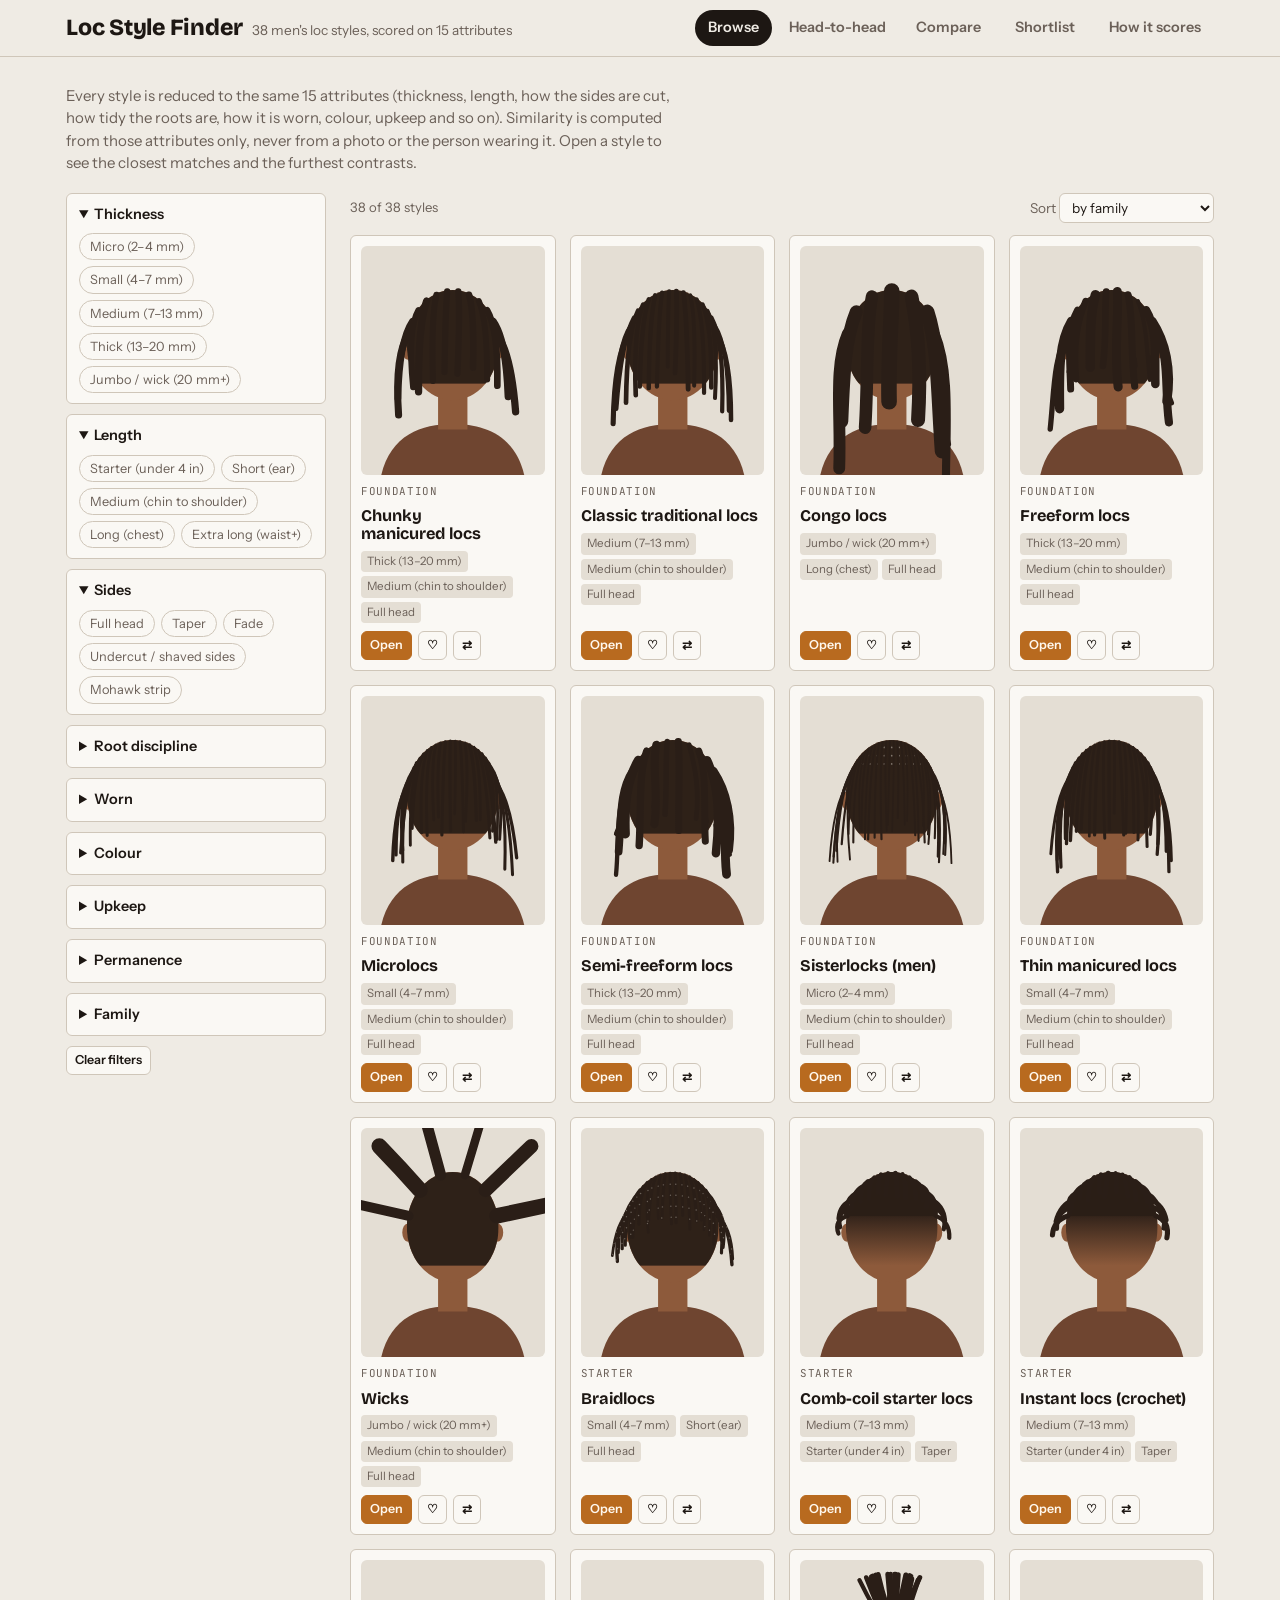
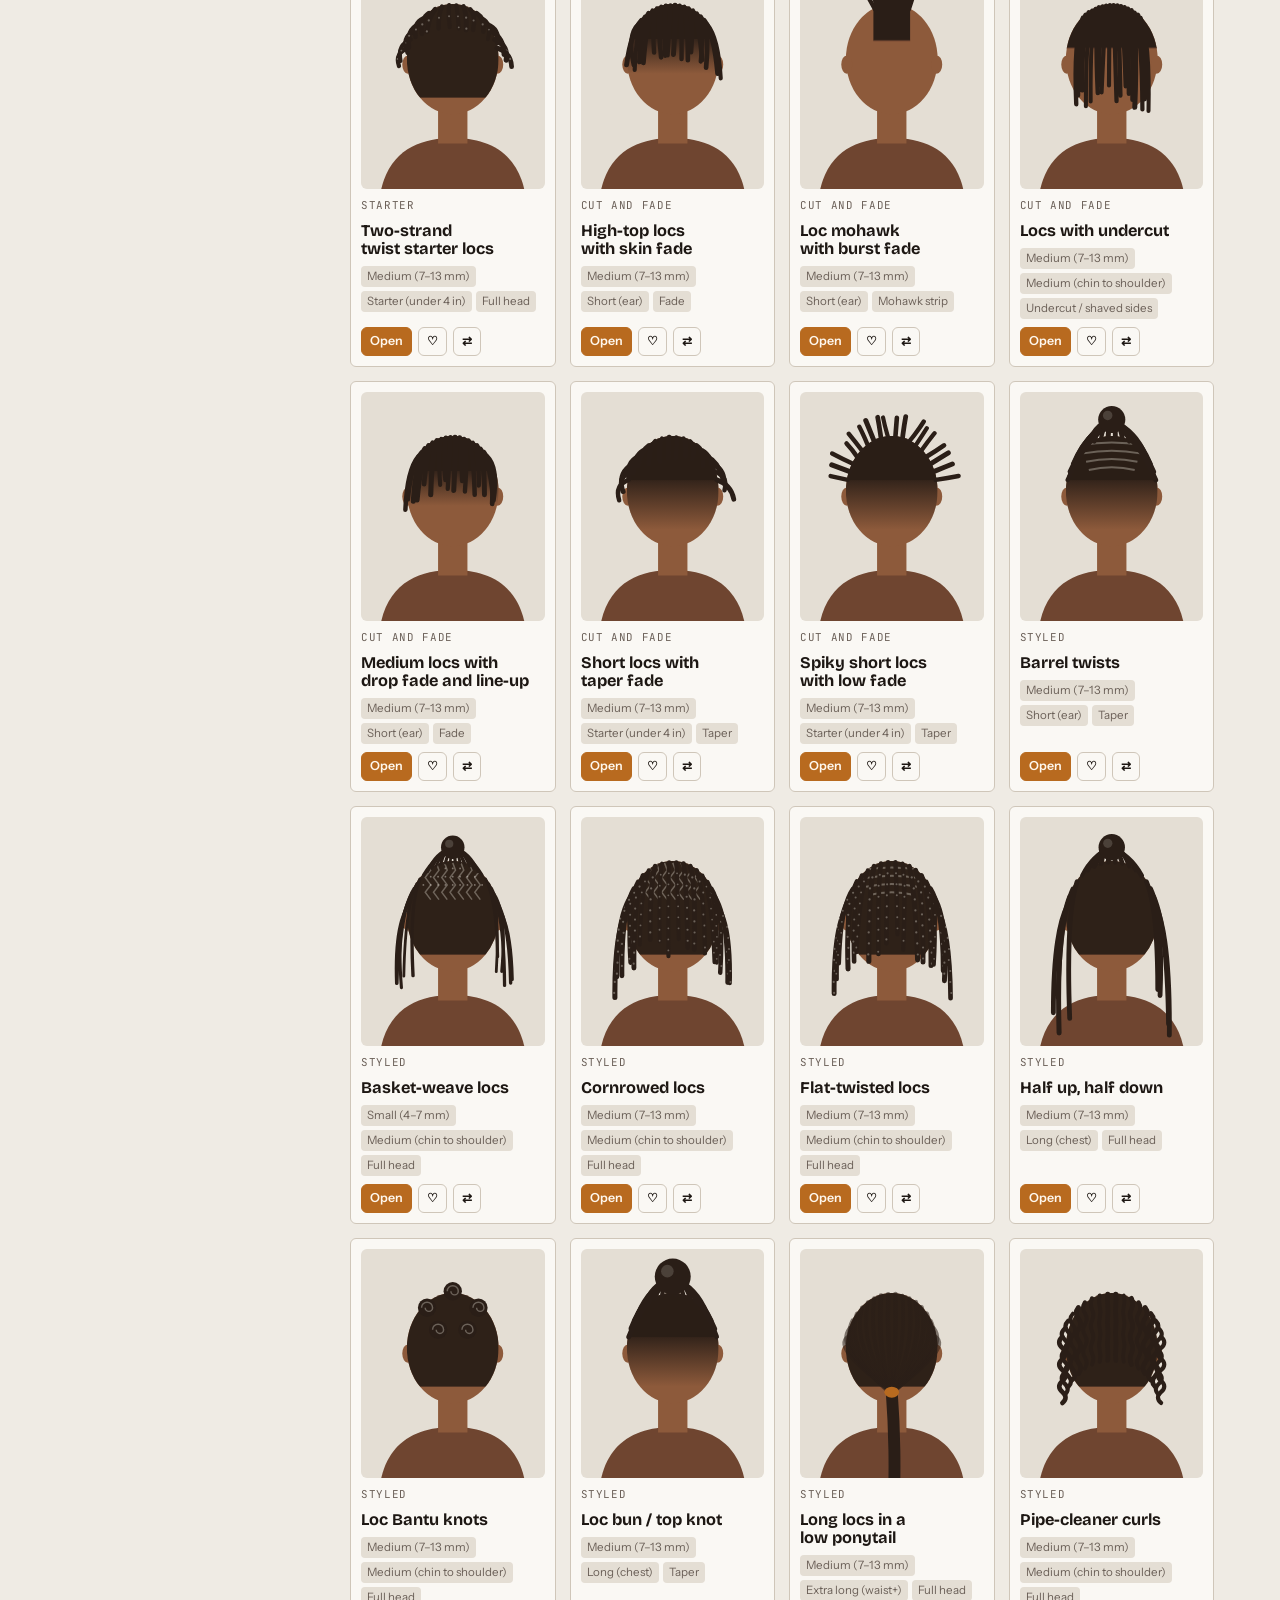
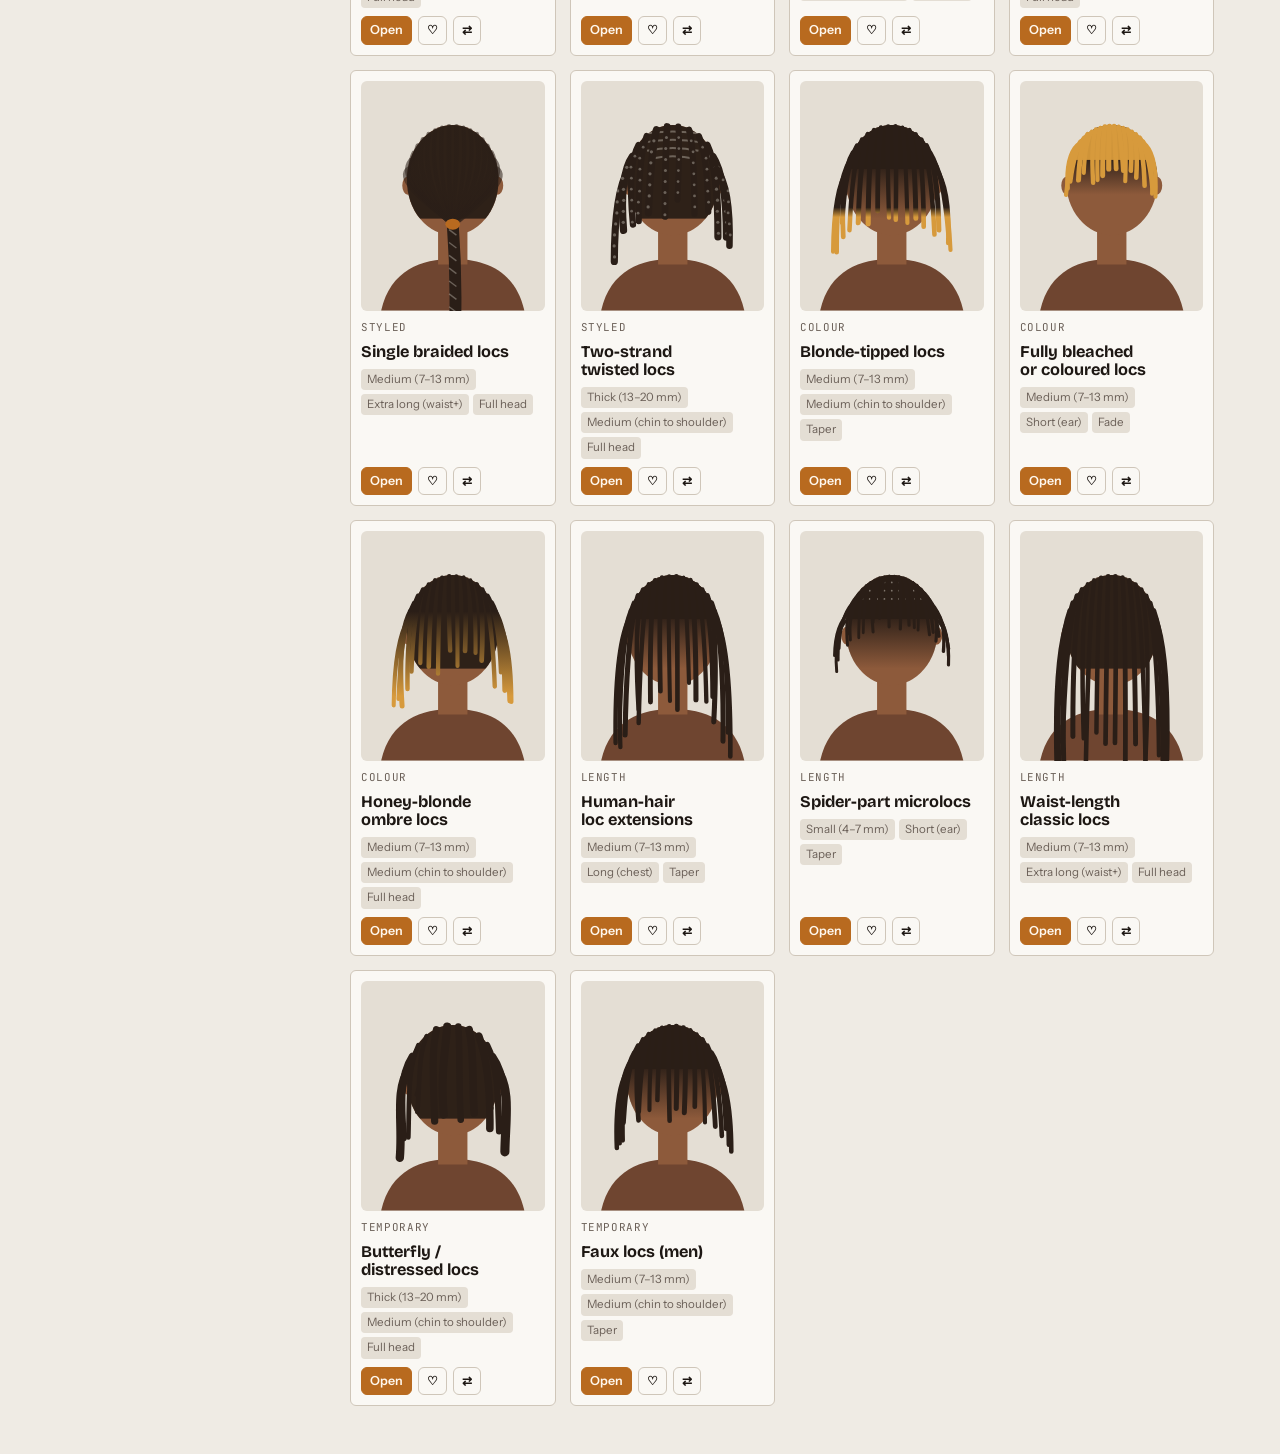
==== docs/locs/index.html @ 6c21cfd4 "Add Loc Style Finder: men's loc style picker with attribute similarity Standalone page at docs/locs/" ====
<!doctype html>
<html lang="en">
<head>
<meta charset="utf-8">
<meta name="viewport" content="width=device-width, initial-scale=1, viewport-fit=cover">
<title>Loc Style Finder</title>
<link rel="preconnect" href="https://fonts.googleapis.com">
<link rel="stylesheet" href="https://fonts.googleapis.com/css2?family=Bricolage+Grotesque:opsz,wght@12..96,500;12..96,700;12..96,800&family=Instrument+Sans:ital,wght@0,400;0,500;0,600;1,400&family=JetBrains+Mono:wght@400;500&display=swap">
<style>
/* Layout: a loctician's reference binder. Sticky top bar with tabs, a filter rail that collapses
   on phones, and a card grid of flat head silhouettes drawn from the style's own attributes. */
:root{
  --bg:#efebe4;        /* warm stone, not cream */
  --surface:#faf8f4;
  --surface-2:#e4ded4;
  --fg:#1d1713;
  --muted:#6b6058;
  --line:#cfc6b9;
  --accent:#b86a1f;    /* burnt amber, the honey-tip colour */
  --accent-ink:#fff8ee;
  --accent-soft:#f1dcc3;
  --good:#2f7a4f;
  --warn:#a8542b;
  --pic:#e4ded4;
  --hair:#2a1e17;
  --hair-tip:#d79a3c;
  --skin:#8d5a3b;
  --skin-shade:#6f4530;
  --shadow:0 10px 30px rgba(50,35,20,.12);
  --display:"Bricolage Grotesque","Avenir Next Condensed","Helvetica Neue",Arial,sans-serif;
  --body:"Instrument Sans","Helvetica Neue",Arial,sans-serif;
  --mono:"JetBrains Mono",ui-monospace,SFMono-Regular,Menlo,monospace;
  --r:6px;
}
@media (prefers-color-scheme: dark){
  :root:not([data-theme="light"]){
    --bg:#17130f; --surface:#211b16; --surface-2:#2c251f; --fg:#f1e9df; --muted:#a4968a;
    --line:#3c332b; --accent:#e0a04a; --accent-ink:#1d1409; --accent-soft:#3d2c17;
    --good:#6fc48f; --warn:#e58a5b; --pic:#5b4c41; --hair:#17100b; --hair-tip:#e8b45a; --skin:#a46d49; --skin-shade:#7f4f33;
    --shadow:0 10px 30px rgba(0,0,0,.45); color-scheme:dark;
  }
}
:root[data-theme="dark"]{
  --bg:#17130f; --surface:#211b16; --surface-2:#2c251f; --fg:#f1e9df; --muted:#a4968a;
  --line:#3c332b; --accent:#e0a04a; --accent-ink:#1d1409; --accent-soft:#3d2c17;
  --good:#6fc48f; --warn:#e58a5b; --pic:#5b4c41; --hair:#17100b; --hair-tip:#e8b45a; --skin:#a46d49; --skin-shade:#7f4f33;
  --shadow:0 10px 30px rgba(0,0,0,.45); color-scheme:dark;
}
*{box-sizing:border-box}
html,body{margin:0}
body{background:var(--bg);color:var(--fg);font-family:var(--body);font-size:15px;line-height:1.5;-webkit-font-smoothing:antialiased}
button{font:inherit;color:inherit;cursor:pointer}
a{color:var(--accent)}
h1,h2,h3{font-family:var(--display);text-wrap:balance;margin:0;line-height:1.1}
.wrap{max-width:1180px;margin:0 auto;padding-inline:16px;padding-block:0 48px}

/* top bar */
.top{position:sticky;top:env(safe-area-inset-top,0px);z-index:20;background:var(--bg);border-bottom:1px solid var(--line)}
.top .wrap{display:flex;flex-wrap:wrap;align-items:center;gap:8px 20px;padding-block:10px}
.brand{display:flex;align-items:baseline;gap:10px}
.brand h1{font-size:1.45rem;font-weight:800;letter-spacing:-.01em}
.brand .sub{color:var(--muted);font-size:.85rem}
.tabs{display:flex;gap:4px;flex-wrap:wrap;margin-left:auto}
.tab{border:1px solid transparent;background:transparent;border-radius:999px;padding:6px 12px;font-weight:600;font-size:.9rem;color:var(--muted)}
.tab:hover{color:var(--fg)}
.tab[aria-selected="true"]{background:var(--fg);color:var(--bg)}
.tab .n{font-family:var(--mono);font-size:.75rem;margin-left:4px;opacity:.8}

/* sections */
.view{display:none;padding-top:22px}
.view.on{display:block}
.lede{max-width:62ch;color:var(--muted);margin:6px 0 18px}
.eyebrow{font-family:var(--mono);font-size:.72rem;letter-spacing:.08em;text-transform:uppercase;color:var(--muted)}

/* browse */
.browse{display:grid;grid-template-columns:260px minmax(0,1fr);gap:24px}
@media (max-width:820px){.browse{grid-template-columns:1fr}}
.rail{align-self:start;position:sticky;top:calc(env(safe-area-inset-top,0px) + 64px)}
@media (max-width:820px){.rail{position:static}}
.rail details{border:1px solid var(--line);border-radius:var(--r);background:var(--surface);padding:10px 12px;margin-bottom:10px}
.rail summary{cursor:pointer;font-weight:600;font-size:.9rem}
.chips{display:flex;flex-wrap:wrap;gap:6px;margin-top:8px}
.chip{border:1px solid var(--line);background:transparent;border-radius:999px;padding:3px 10px;font-size:.8rem;color:var(--muted)}
.chip.on{background:var(--accent-soft);border-color:var(--accent);color:var(--fg)}
.sortrow{display:flex;flex-wrap:wrap;gap:10px;align-items:center;justify-content:space-between;margin-bottom:12px}
.sortrow label{font-size:.85rem;color:var(--muted)}
select,input[type=range]{font:inherit;color:var(--fg);background:var(--surface);border:1px solid var(--line);border-radius:var(--r);padding:5px 8px}
.grid{display:grid;grid-template-columns:repeat(auto-fill,minmax(205px,1fr));gap:14px}
.card{background:var(--surface);border:1px solid var(--line);border-radius:var(--r);padding:10px;display:flex;flex-direction:column;gap:8px;min-width:0;transition:transform .15s,box-shadow .15s}
.card:hover{transform:translateY(-2px);box-shadow:var(--shadow)}
.card .pic{background:var(--pic);border-radius:var(--r);aspect-ratio:4/5;max-width:100%;display:grid;place-items:center;overflow:hidden;cursor:pointer}
.card .pic svg{width:100%;height:100%}
.card h3{font-size:1.02rem;font-weight:700}
.card .grp{font-family:var(--mono);font-size:.68rem;text-transform:uppercase;letter-spacing:.06em;color:var(--muted)}
.tags{display:flex;flex-wrap:wrap;gap:4px}
.tag{font-size:.72rem;background:var(--surface-2);border-radius:4px;padding:2px 6px;color:var(--muted)}
.tag.sim{background:var(--accent-soft);color:var(--fg)}
.sim-pct{font-family:var(--mono);font-size:.78rem;color:var(--accent);font-weight:500}
.card .acts{display:flex;gap:6px;margin-top:auto}
.btn{border:1px solid var(--line);background:var(--surface);border-radius:var(--r);padding:6px 10px;font-size:.85rem;font-weight:600}
.btn:hover{border-color:var(--fg)}
.btn.primary{background:var(--accent);border-color:var(--accent);color:var(--accent-ink)}
.btn.primary:hover{filter:brightness(1.05)}
.btn.sm{padding:4px 8px;font-size:.78rem}
.btn.on{background:var(--fg);color:var(--bg);border-color:var(--fg)}
.btn:focus-visible,.tab:focus-visible,.chip:focus-visible,.pic:focus-visible{outline:2px solid var(--accent);outline-offset:2px}
.empty{color:var(--muted);padding:30px;border:1px dashed var(--line);border-radius:var(--r);text-align:center}

/* detail overlay */
.overlay{position:fixed;inset:0;background:rgba(20,12,6,.55);z-index:50;display:none;overflow:auto;padding:24px 12px}
.overlay.on{display:block}
.sheet{max-width:980px;margin:0 auto;background:var(--surface);border:1px solid var(--line);border-radius:10px;box-shadow:var(--shadow);padding:18px}
.sheet-head{display:flex;gap:12px;align-items:flex-start;justify-content:space-between}
.sheet h2{font-size:1.7rem;font-weight:800}
.aka{color:var(--muted);font-size:.9rem}
.detail{display:grid;grid-template-columns:minmax(0,300px) minmax(0,1fr);gap:20px;margin-top:14px}
@media (max-width:720px){.detail{grid-template-columns:1fr}}
.detail .pic{background:var(--pic);border-radius:var(--r);aspect-ratio:4/5;max-width:100%}
.detail .pic svg{width:100%;height:100%}
.attrs{width:100%;border-collapse:collapse;font-size:.88rem}
.attrs th,.attrs td{text-align:left;padding:6px 8px;border-bottom:1px solid var(--line);vertical-align:top}
.attrs th{color:var(--muted);font-weight:500;width:38%}
.attrs td{font-family:var(--mono);font-size:.8rem}
.photos{display:flex;flex-wrap:wrap;gap:6px;margin-top:10px}
.photos a{font-size:.82rem;border:1px solid var(--line);border-radius:999px;padding:4px 10px;text-decoration:none;color:var(--fg)}
.photos a:hover{border-color:var(--accent)}
.rel{margin-top:22px}
.rel h3{font-size:1.1rem;margin-bottom:8px}
.rel .grid{grid-template-columns:repeat(auto-fill,minmax(160px,1fr))}
.note{font-size:.82rem;color:var(--muted)}

/* duel */
.duel-top{display:flex;flex-wrap:wrap;gap:10px;align-items:center;justify-content:space-between;margin-bottom:14px}
.duel{display:grid;grid-template-columns:repeat(auto-fit,minmax(240px,340px));gap:14px;justify-content:center}
.duel .card .pic{aspect-ratio:4/4.6}
.diffrow{margin:14px 0 6px;font-size:.88rem;color:var(--muted)}
.diffrow b{color:var(--fg)}
.profile{margin-top:24px;border-top:1px solid var(--line);padding-top:16px}
.bars{display:grid;gap:6px;max-width:560px}
.bar{display:grid;grid-template-columns:150px 1fr auto;gap:10px;align-items:center;font-size:.84rem}
.bar .track{height:8px;background:var(--surface-2);border-radius:999px;overflow:hidden}
.bar .fill{height:100%;background:var(--accent)}
.bar .v{font-family:var(--mono);font-size:.76rem;color:var(--muted)}

/* compare */
.cmpwrap{overflow-x:auto;border:1px solid var(--line);border-radius:var(--r);background:var(--surface)}
.cmp{border-collapse:collapse;min-width:620px;width:100%;font-size:.86rem}
.cmp th,.cmp td{padding:8px 10px;border-bottom:1px solid var(--line);text-align:left;vertical-align:top}
.cmp thead th{background:var(--surface-2);font-weight:700}
.cmp thead th .pic{width:90px;aspect-ratio:4/5;background:var(--pic);border-radius:4px;margin-bottom:6px}
.cmp thead th .pic svg{width:100%;height:100%}
.cmp tbody th{color:var(--muted);font-weight:500;white-space:nowrap}
.cmp td{font-family:var(--mono);font-size:.78rem}
.cmp tr.diff td{background:var(--accent-soft)}
.cmp tr.diff th::after{content:" ≠";color:var(--accent)}
.pairs{display:flex;flex-wrap:wrap;gap:8px;margin:12px 0}
.pair{font-size:.82rem;border:1px solid var(--line);border-radius:999px;padding:4px 10px;background:var(--surface)}

/* about */
.about{display:grid;grid-template-columns:repeat(auto-fit,minmax(280px,1fr));gap:18px}
.about .box{background:var(--surface);border:1px solid var(--line);border-radius:var(--r);padding:14px}
.about h3{font-size:1.05rem;margin-bottom:6px}
.about ul{margin:6px 0 0 18px;padding:0}
.about li{margin:3px 0;font-size:.9rem}
.about .lvls{font-family:var(--mono);font-size:.74rem;color:var(--muted)}
.toast{position:fixed;left:50%;bottom:calc(env(safe-area-inset-bottom,0px) + 18px);transform:translateX(-50%);background:var(--fg);color:var(--bg);padding:8px 14px;border-radius:999px;font-size:.85rem;opacity:0;pointer-events:none;transition:opacity .2s;z-index:60}
.toast.on{opacity:1}
@media (prefers-reduced-motion: reduce){*{transition:none!important}}
</style>
</head>
<body>
<header class="top">
  <div class="wrap">
    <div class="brand"><h1>Loc Style Finder</h1><span class="sub">38 men's loc styles, scored on 15 attributes</span></div>
    <nav class="tabs" role="tablist" id="tabs">
      <button class="tab" role="tab" data-view="browse" aria-selected="true">Browse</button>
      <button class="tab" role="tab" data-view="duel">Head-to-head</button>
      <button class="tab" role="tab" data-view="compare">Compare<span class="n" id="nCmp"></span></button>
      <button class="tab" role="tab" data-view="likes">Shortlist<span class="n" id="nLike"></span></button>
      <button class="tab" role="tab" data-view="about">How it scores</button>
    </nav>
  </div>
</header>

<main class="wrap">
  <!-- BROWSE -->
  <section class="view on" id="view-browse">
    <p class="lede">Every style is reduced to the same 15 attributes (thickness, length, how the sides are cut, how tidy the roots are, how it is worn, colour, upkeep and so on). Similarity is computed from those attributes only, never from a photo or the person wearing it. Open a style to see the closest matches and the furthest contrasts.</p>
    <div class="browse">
      <aside class="rail" id="rail"></aside>
      <div>
        <div class="sortrow">
          <span id="count" class="note"></span>
          <label>Sort <select id="sort">
            <option value="group">by family</option>
            <option value="name">A to Z</option>
            <option value="taste">closest to my picks</option>
            <option value="maint">lowest upkeep first</option>
            <option value="length">shortest first</option>
          </select></label>
        </div>
        <div class="grid" id="grid"></div>
      </div>
    </div>
  </section>

  <!-- DUEL -->
  <section class="view" id="view-duel">
    <div class="duel-top">
      <div>
        <h2 style="font-size:1.5rem">Head-to-head</h2>
        <p class="lede" style="margin:4px 0 0">Two or three deliberately different styles. Pick the one you would rather wear. Each pick sharpens your taste profile, and the next round is drawn partly from what you liked and partly from what you have not seen.</p>
      </div>
      <div style="display:flex;gap:8px;align-items:center;flex-wrap:wrap">
        <label class="note">Show <select id="duelN"><option value="2">2 styles</option><option value="3">3 styles</option></select></label>
        <button class="btn" id="duelSkip">Skip round</button>
        <button class="btn" id="duelReset">Reset taste</button>
      </div>
    </div>
    <div class="diffrow" id="duelDiff"></div>
    <div class="duel" id="duel"></div>
    <div class="profile" id="profile"></div>
  </section>

  <!-- COMPARE -->
  <section class="view" id="view-compare">
    <h2 style="font-size:1.5rem">Compare side by side</h2>
    <p class="lede">Add two to four styles from Browse or from a style's page. Rows where the styles differ are highlighted.</p>
    <div id="cmpArea"></div>
  </section>

  <!-- LIKES -->
  <section class="view" id="view-likes">
    <h2 style="font-size:1.5rem">Shortlist</h2>
    <p class="lede">Styles you have hearted or won in head-to-head rounds. Saved in this browser only.</p>
    <div id="likesArea"></div>
  </section>

  <!-- ABOUT -->
  <section class="view" id="view-about">
    <h2 style="font-size:1.5rem">How similarity is scored</h2>
    <p class="lede">Each style is a point in a 15-attribute space. Distance between two styles is a weighted average of per-attribute differences: numeric attributes contribute how far apart they are on their scale, categorical ones contribute 0 (same) or 1 (different). Similarity is 1 minus that distance. Heavier weights go to the attributes a barber or loctician would name first: thickness, length and how the sides are cut.</p>
    <div class="about" id="about"></div>
  </section>
</main>

<div class="overlay" id="overlay" role="dialog" aria-modal="true"><div class="sheet" id="sheet"></div></div>
<div class="toast" id="toast"></div>

<script>
/* ---------------- attribute schema ---------------- */
const ATTRS = [
  {key:'thickness', label:'Loc thickness', type:'num', min:1, max:5, w:1.6,
   levels:['','Micro (2–4 mm)','Small (4–7 mm)','Medium (7–13 mm)','Thick (13–20 mm)','Jumbo / wick (20 mm+)'],
   why:'Diameter of each loc. Sisterlocks at the thin end, wicks at the thick end.'},
  {key:'length', label:'Length', type:'num', min:1, max:5, w:1.5,
   levels:['','Starter (under 4 in)','Short (ear)','Medium (chin to shoulder)','Long (chest)','Extra long (waist+)'],
   why:'How far the locs fall when hanging.'},
  {key:'sides', label:'Sides and back', type:'num', min:0, max:4, w:1.3,
   levels:['Full head','Taper','Fade','Undercut / shaved sides','Mohawk strip'],
   why:'How much of the sides and back is cut away. 0 is a full head of locs.'},
  {key:'neatness', label:'Root discipline', type:'num', min:1, max:4, w:1.0,
   levels:['','Freeform','Semi-freeform','Manicured','Precision grid'],
   why:'From hair left to lock on its own, to an interlocked grid with retightened parts.'},
  {key:'roots', label:'Root styling', type:'num', min:0, max:2, w:0.8,
   levels:['Loose roots','Twisted roots','Braided roots'],
   why:'Whether the locs are twisted or braided together at the scalp.'},
  {key:'arrange', label:'How it is worn', type:'num', min:0, max:3, w:1.0,
   levels:['Hanging free','Half up','Tied up (bun or tail)','Standing up'],
   why:'Resting position of the locs.'},
  {key:'color', label:'Colour', type:'num', min:0, max:3, w:0.7,
   levels:['Natural','Dyed tips','Ombre / highlights','Full colour'],
   why:'How much of the loc is coloured.'},
  {key:'maint', label:'Upkeep', type:'num', min:1, max:5, w:0.9,
   levels:['','Minimal','Low','Moderate','High','Very high'],
   why:'Retwist, restyle and salon frequency combined.'},
  {key:'count', label:'Number of locs', type:'log', min:Math.log(4), max:Math.log(450), w:0.6,
   fmt:v=>'about '+v, why:'Approximate locs on a full head. Scored on a log scale.'},
  {key:'surface', label:'Surface texture', type:'cat', w:0.6,
   why:'What the body of the loc looks like up close.'},
  {key:'formality', label:'Dress code fit', type:'num', min:1, max:5, w:0.5,
   levels:['','Streetwear','Casual','Smart casual','Office-friendly','Conservative'],
   why:'A rough read of how the style lands in formal settings.'},
  {key:'months', label:'Time to achieve', type:'log', min:0, max:Math.log1p(60), w:0.5,
   fmt:v=>v===0?'same day':v+' months', why:'Months of growth or maturity needed before the look reads as intended. Scored on a log scale.'},
  {key:'permanent', label:'Permanence', type:'cat', w:0.8, fmt:v=>v?'Permanent':'Temporary',
   why:'Real locs versus a removable installed style.'},
  {key:'start', label:'How it is started', type:'cat', w:0.3,
   why:'The method that forms the locs.'},
  {key:'parting', label:'Parting pattern', type:'cat', w:0.4,
   why:'Shape of the sections on the scalp.'},
];
const AT = Object.fromEntries(ATTRS.map(a=>[a.key,a]));

/* ---------------- catalogue ----------------
   thickness 1-5, length 1-5, sides 0-4, neatness 1-4, roots 0-2, arrange 0-3, color 0-3, maint 1-5, formality 1-5 */
const S = (o)=>o;
const STYLES = [
 S({id:'classic', group:'Foundation', name:'Classic traditional locs', aka:['Rasta-style locs','medium locs'],
   blurb:'Pencil-width locs, palm-rolled at the roots, hanging free to the shoulder. The reference point every other style here is measured against.',
   thickness:3,length:3,sides:0,neatness:3,roots:0,arrange:0,color:0,maint:3,count:80,surface:'Smooth round',formality:4,months:12,permanent:true,start:'Comb coils or twists, palm-rolled',parting:'Brick grid',
   retwist:'every 4–6 weeks', hair:'4a–4c, works on 3c'}),
 S({id:'freeform', group:'Foundation', name:'Freeform locs', aka:['organic locs','neglect method'],
   blurb:'No parting and no retwisting. Hair is washed and left to mat and merge on its own, so locs come out uneven in width and the lowest-upkeep of all.',
   thickness:4,length:3,sides:0,neatness:1,roots:0,arrange:0,color:0,maint:1,count:30,surface:'Matted / organic',formality:2,months:12,permanent:true,start:'Wash and separate only',parting:'None (natural)',
   retwist:'never', hair:'4a–4c'}),
 S({id:'semifree', group:'Foundation', name:'Semi-freeform locs', aka:['semi-freeforms'],
   blurb:'Roots are separated and occasionally retwisted to keep the parts readable, but the bodies of the locs grow as they like. Clean hairline, rugged length.',
   thickness:4,length:3,sides:0,neatness:2,roots:0,arrange:0,color:0,maint:2,count:45,surface:'Matted / organic',formality:3,months:12,permanent:true,start:'Twists, then infrequent palm-rolling',parting:'Loose organic',
   retwist:'every 2–4 months', hair:'4a–4c'}),
 S({id:'wicks', group:'Foundation', name:'Wicks', aka:['bonks','globs','South Florida wicks'],
   blurb:'The thickest loc there is. Mature locs are combined with a multi-prong crochet needle or rubber bands into as few as 4 to 20 upright cylinders that stand like candle wicks.',
   thickness:5,length:3,sides:0,neatness:2,roots:0,arrange:3,color:0,maint:1,count:10,surface:'Matted / organic',formality:1,months:24,permanent:true,start:'Combining mature locs (crochet or band method)',parting:'Large blocks',
   retwist:'none; wash and separate', hair:'4a–4c'}),
 S({id:'congo', group:'Foundation', name:'Congo locs', aka:['congos','merged locs'],
   blurb:'Two or more locs fused along their length into one wide loc. Unlike wicks they hang rather than stand, and often sit beside unmerged locs on the same head.',
   thickness:5,length:4,sides:0,neatness:2,roots:0,arrange:0,color:0,maint:1,count:14,surface:'Matted / organic',formality:1,months:24,permanent:true,start:'Letting or crocheting mature locs together',parting:'Large blocks',
   retwist:'rarely', hair:'4a–4c'}),
 S({id:'chunky', group:'Foundation', name:'Chunky manicured locs', aka:['thick locs','jumbo locs'],
   blurb:'Marker-width locs that are still parted and retwisted on a schedule. The heft of freeform with the clean roots of a salon style.',
   thickness:4,length:3,sides:0,neatness:3,roots:0,arrange:0,color:0,maint:3,count:35,surface:'Smooth round',formality:3,months:14,permanent:true,start:'Large two-strand twists',parting:'Large square grid',
   retwist:'every 5–7 weeks', hair:'4a–4c'}),
 S({id:'thin', group:'Foundation', name:'Thin manicured locs', aka:['small locs','pencil-thin locs'],
   blurb:'Chopstick-width locs in a tidy grid. More locs means more movement and more styling options, at the cost of longer retwist sessions.',
   thickness:2,length:3,sides:0,neatness:3,roots:0,arrange:0,color:0,maint:3,count:150,surface:'Smooth round',formality:4,months:12,permanent:true,start:'Small comb coils or twists',parting:'Small square grid',
   retwist:'every 4–6 weeks', hair:'3c–4c'}),
 S({id:'micro', group:'Foundation', name:'Microlocs', aka:['micro locs'],
   blurb:'Shoelace-to-straw width locs, usually 150 or more, started by braiding, twisting or interlocking. Lighter and more free-flowing than traditional locs.',
   thickness:2,length:3,sides:0,neatness:3,roots:0,arrange:0,color:0,maint:2,count:220,surface:'Smooth round',formality:5,months:18,permanent:true,start:'Interlocking, braids or small twists',parting:'Small grid, any pattern',
   retwist:'retighten every 6–8 weeks', hair:'all textures; good for fine hair'}),
 S({id:'sister', group:'Foundation', name:'Sisterlocks (men)', aka:['Brotherlocks'],
   blurb:'Trademarked system installed by a certified consultant on a precise grid with an interlocking tool. 400 or more very fine locs that read almost like loose hair.',
   thickness:1,length:3,sides:0,neatness:4,roots:0,arrange:0,color:0,maint:2,count:420,surface:'Smooth round',formality:5,months:18,permanent:true,start:'Certified interlocking install (24–36 hours)',parting:'Precision symmetric grid',
   retwist:'retighten every 4–6 weeks', hair:'all textures'}),
 S({id:'instant', group:'Starter', name:'Instant locs (crochet)', aka:['crochet locs'],
   blurb:'Loose hair is crocheted into tight, mature-looking locs in a single sitting. Skips the fuzzy budding stage; needs a light taper to look finished.',
   thickness:3,length:1,sides:1,neatness:3,roots:0,arrange:0,color:0,maint:3,count:70,surface:'Smooth round',formality:4,months:0,permanent:true,start:'Crochet hook on loose sections',parting:'Square grid',
   retwist:'crochet touch-up every 6–8 weeks', hair:'3c–4c, 3+ inches'}),
 S({id:'coils', group:'Starter', name:'Comb-coil starter locs', aka:['finger coils','baby locs'],
   blurb:'Short sections coiled with a rat-tail comb into tight springs. Neat and uniform, but they unravel when wet and need frequent retwisting until they bud.',
   thickness:3,length:1,sides:1,neatness:3,roots:0,arrange:0,color:0,maint:5,count:90,surface:'Coiled',formality:4,months:0,permanent:true,start:'Comb coils',parting:'Square grid',
   retwist:'every 2–4 weeks', hair:'4b–4c best'}),
 S({id:'twiststart', group:'Starter', name:'Two-strand twist starter locs', aka:['twist locs'],
   blurb:'Sections twisted around themselves from root to tip and left to lock. Holds better than coils and the twist pattern stays visible for months.',
   thickness:3,length:1,sides:0,neatness:3,roots:0,arrange:0,color:0,maint:4,count:70,surface:'Twisted rope',formality:4,months:0,permanent:true,start:'Two-strand twists',parting:'Square grid',
   retwist:'every 3–5 weeks', hair:'3c–4c, medium length'}),
 S({id:'braidlocs', group:'Starter', name:'Braidlocs', aka:['plait locs','braid starter locs'],
   blurb:'Three-strand braids left to lock from the tip up. Very secure in the early months; the braid imprint shows on the loc for a year or more.',
   thickness:2,length:2,sides:0,neatness:3,roots:0,arrange:0,color:0,maint:3,count:110,surface:'Braided imprint',formality:4,months:3,permanent:true,start:'Box braids',parting:'Square grid',
   retwist:'every 6–8 weeks', hair:'all textures, including looser curls'}),
 S({id:'taper', group:'Cut and fade', name:'Short locs with taper fade', aka:['low taper locs'],
   blurb:'Ear-length locs on top, hair shortened gradually down to the neckline and around the ears. The most common way men wear short locs to work.',
   thickness:3,length:1,sides:1,neatness:3,roots:0,arrange:0,color:0,maint:4,count:60,surface:'Smooth round',formality:5,months:6,permanent:true,start:'Coils or twists',parting:'Square grid',
   retwist:'every 3–4 weeks; cut every 2–3', hair:'4a–4c'}),
 S({id:'hightop', group:'Cut and fade', name:'High-top locs with skin fade', aka:['high top dreads'],
   blurb:'Sides faded to skin high on the head, locs concentrated on top and left to fall forward or to the side. Maximum contrast between cut and texture.',
   thickness:3,length:2,sides:2,neatness:3,roots:0,arrange:0,color:0,maint:4,count:50,surface:'Smooth round',formality:3,months:8,permanent:true,start:'Twists',parting:'Square grid, top only',
   retwist:'every 3–4 weeks; fade every 2', hair:'4a–4c'}),
 S({id:'undercut', group:'Cut and fade', name:'Locs with undercut', aka:['shaved-sides locs'],
   blurb:'Sides and back buzzed to one short length with a hard edge, longer locs on top that can hang over the undercut or be tied up to show it off.',
   thickness:3,length:3,sides:3,neatness:3,roots:0,arrange:0,color:0,maint:3,count:45,surface:'Smooth round',formality:3,months:12,permanent:true,start:'Twists',parting:'Square grid, top only',
   retwist:'every 4–6 weeks; buzz every 3', hair:'4a–4c'}),
 S({id:'mohawk', group:'Cut and fade', name:'Loc mohawk with burst fade', aka:['frohawk locs','loc hawk'],
   blurb:'A strip of locs down the centre, fade curving around the ears, locs pushed upward or back. The loudest cut in the catalogue.',
   thickness:3,length:2,sides:4,neatness:3,roots:0,arrange:3,color:0,maint:4,count:35,surface:'Smooth round',formality:1,months:8,permanent:true,start:'Twists',parting:'Centre strip',
   retwist:'every 3–4 weeks; fade every 2', hair:'4a–4c'}),
 S({id:'dropfade', group:'Cut and fade', name:'Medium locs with drop fade and line-up', aka:['locs with lineup'],
   blurb:'A fade that drops behind the ear, crisp edged hairline, ear-to-chin locs on top. Clean enough for the office, still clearly a loc style.',
   thickness:3,length:2,sides:2,neatness:3,roots:0,arrange:0,color:0,maint:4,count:60,surface:'Smooth round',formality:4,months:8,permanent:true,start:'Coils or twists',parting:'Square grid',
   retwist:'every 4 weeks; line-up every 2', hair:'4a–4c'}),
 S({id:'spiky', group:'Cut and fade', name:'Spiky short locs with low fade', aka:['starter locs spiked'],
   blurb:'Short stiff locs that stand straight up or out from the head, with a low fade to keep the edges tidy. Works best before the locs gain weight and drop.',
   thickness:3,length:1,sides:1,neatness:3,roots:0,arrange:3,color:0,maint:4,count:70,surface:'Smooth round',formality:2,months:4,permanent:true,start:'Coils or twists',parting:'Square grid',
   retwist:'every 3–4 weeks', hair:'4b–4c'}),
 S({id:'barrel', group:'Styled', name:'Barrel twists', aka:['barrel rolls','two-barrel'],
   blurb:'Locs gathered into two or more fat rope-twists running straight back along the scalp. Sculptural, sits flat, and lasts two to three weeks.',
   thickness:3,length:2,sides:1,neatness:3,roots:1,arrange:2,color:0,maint:4,count:60,surface:'Twisted rope',formality:4,months:6,permanent:true,start:'Styled on existing locs',parting:'Two to four lengthwise rows',
   retwist:'restyle every 2–3 weeks', hair:'any locs over 4 in'}),
 S({id:'flattwist', group:'Styled', name:'Flat-twisted locs', aka:['flat twist rows'],
   blurb:'Narrow rows of locs flat-twisted along the scalp, ends left hanging. Shows off clean parts and keeps hair off the face.',
   thickness:3,length:3,sides:0,neatness:3,roots:1,arrange:0,color:0,maint:4,count:60,surface:'Twisted rope',formality:4,months:10,permanent:true,start:'Styled on existing locs',parting:'Straight or curved rows',
   retwist:'restyle every 2–3 weeks', hair:'any locs over 5 in'}),
 S({id:'cornrow', group:'Styled', name:'Cornrowed locs', aka:['braided-root locs','feed-in loc braids'],
   blurb:'Locs braided into cornrows at the scalp, released part-way to hang free. Protective, neat and good for a week or two between wears.',
   thickness:3,length:3,sides:0,neatness:3,roots:2,arrange:0,color:0,maint:4,count:60,surface:'Braided imprint',formality:4,months:10,permanent:true,start:'Styled on existing locs',parting:'Straight back rows',
   retwist:'restyle every 2–3 weeks', hair:'any locs over 5 in'}),
 S({id:'pairs', group:'Styled', name:'Two-strand twisted locs', aka:['loc twists','double twists'],
   blurb:'Locs twisted together in pairs and banded at the ends, which makes them read as twice as thick and gives a rope texture across the whole head.',
   thickness:4,length:3,sides:0,neatness:3,roots:1,arrange:0,color:0,maint:3,count:40,surface:'Twisted rope',formality:3,months:10,permanent:true,start:'Styled on existing locs',parting:'Square grid',
   retwist:'restyle every 2–4 weeks', hair:'any locs over 5 in'}),
 S({id:'basket', group:'Styled', name:'Basket-weave locs', aka:['loc basket weave','woven crown'],
   blurb:'Thin locs woven over and under each other across the crown into a lattice, with the remaining length hanging. Needs plenty of small locs to work.',
   thickness:2,length:3,sides:0,neatness:4,roots:2,arrange:1,color:0,maint:4,count:120,surface:'Woven',formality:3,months:12,permanent:true,start:'Styled on existing locs',parting:'Woven lattice',
   retwist:'restyle every 2–3 weeks', hair:'small or micro locs'}),
 S({id:'halfup', group:'Styled', name:'Half up, half down', aka:['half bun locs'],
   blurb:'Top half of the locs pulled into a knot, the rest left to hang. The everyday middle ground for anyone with locs past the chin.',
   thickness:3,length:4,sides:0,neatness:3,roots:0,arrange:1,color:0,maint:3,count:70,surface:'Smooth round',formality:4,months:18,permanent:true,start:'Styled on existing locs',parting:'Square grid',
   retwist:'every 4–6 weeks', hair:'locs past the chin'}),
 S({id:'bun', group:'Styled', name:'Loc bun / top knot', aka:['loc knot','man bun locs'],
   blurb:'All the locs gathered high and wrapped into a knot, usually with a light taper so the neckline stays clean. The most conservative way to wear long locs.',
   thickness:3,length:4,sides:1,neatness:3,roots:0,arrange:2,color:0,maint:3,count:70,surface:'Smooth round',formality:5,months:18,permanent:true,start:'Styled on existing locs',parting:'Square grid',
   retwist:'every 4–6 weeks', hair:'locs past the shoulder'}),
 S({id:'ponytail', group:'Styled', name:'Long locs in a low ponytail', aka:['loc tail'],
   blurb:'Chest-to-waist locs tied at the nape. Low effort, keeps weight off the face, and shows length without the bulk of a bun.',
   thickness:3,length:5,sides:0,neatness:3,roots:0,arrange:2,color:0,maint:2,count:70,surface:'Smooth round',formality:4,months:36,permanent:true,start:'Styled on existing locs',parting:'Square grid',
   retwist:'every 6–8 weeks', hair:'locs past the chest'}),
 S({id:'fishtail', group:'Styled', name:'Single braided locs', aka:['loc fishtail','one big braid'],
   blurb:'All the locs plaited into one braid down the back, three-strand or fishtail. Needs real length, holds for days.',
   thickness:3,length:5,sides:0,neatness:3,roots:0,arrange:2,color:0,maint:2,count:70,surface:'Braided imprint',formality:4,months:36,permanent:true,start:'Styled on existing locs',parting:'Square grid',
   retwist:'every 6–8 weeks', hair:'locs past the chest'}),
 S({id:'pipe', group:'Styled', name:'Pipe-cleaner curls', aka:['loc curls','spiral set'],
   blurb:'Locs wrapped around pipe cleaners overnight and released into tight spirals that loosen over a week or two. Same locs, completely different silhouette.',
   thickness:3,length:3,sides:0,neatness:3,roots:0,arrange:0,color:0,maint:4,count:70,surface:'Curled',formality:3,months:12,permanent:true,start:'Styled on existing locs',parting:'Square grid',
   retwist:'reset every 1–2 weeks', hair:'locs past the ear'}),
 S({id:'bantu', group:'Styled', name:'Loc Bantu knots', aka:['loc knots','petal knots'],
   blurb:'Sections of locs coiled around themselves into tight knots across the head. Worn as a style for a few days, then released into waves.',
   thickness:3,length:3,sides:0,neatness:3,roots:0,arrange:2,color:0,maint:4,count:70,surface:'Coiled',formality:2,months:10,permanent:true,start:'Styled on existing locs',parting:'Large square or triangle grid',
   retwist:'restyle weekly', hair:'locs past the ear'}),
 S({id:'tips', group:'Colour', name:'Blonde-tipped locs', aka:['dip-dyed locs','dyed ends'],
   blurb:'Only the last few inches lifted to blonde or a bright shade. Less damage and easier touch-ups than a full head of colour, and the roots stay natural.',
   thickness:3,length:3,sides:1,neatness:3,roots:0,arrange:0,color:1,maint:3,count:70,surface:'Smooth round',formality:3,months:12,permanent:true,start:'Colour on existing locs',parting:'Square grid',
   retwist:'every 4–6 weeks; colour every 3–4 months', hair:'any mature locs'}),
 S({id:'ombre', group:'Colour', name:'Honey-blonde ombre locs', aka:['gradient locs','highlighted locs'],
   blurb:'Colour that lightens gradually from natural at the root to honey or caramel at the ends. The most popular colour treatment on medium-length men\'s locs.',
   thickness:3,length:3,sides:0,neatness:3,roots:0,arrange:0,color:2,maint:3,count:70,surface:'Smooth round',formality:3,months:12,permanent:true,start:'Colour on existing locs',parting:'Square grid',
   retwist:'every 4–6 weeks; colour every 3 months', hair:'any mature locs'}),
 S({id:'fullcolor', group:'Colour', name:'Fully bleached or coloured locs', aka:['blonde locs','platinum locs','red locs'],
   blurb:'Every loc lifted and toned, usually with a fade so the roots do not fight the colour. High impact, high upkeep, and drying on the hair.',
   thickness:3,length:2,sides:2,neatness:3,roots:0,arrange:0,color:3,maint:4,count:60,surface:'Smooth round',formality:1,months:8,permanent:true,start:'Colour on existing locs',parting:'Square grid',
   retwist:'every 4 weeks; roots every 6–8', hair:'healthy mature locs'}),
 S({id:'waist', group:'Length', name:'Waist-length classic locs', aka:['long locs','veteran locs'],
   blurb:'Traditional locs grown out five years or more, hanging to the waist. Weight and length do the styling; upkeep drops as the locs mature.',
   thickness:3,length:5,sides:0,neatness:3,roots:0,arrange:0,color:0,maint:2,count:80,surface:'Smooth round',formality:3,months:60,permanent:true,start:'Comb coils or twists, years ago',parting:'Brick grid',
   retwist:'every 6–8 weeks', hair:'4a–4c'}),
 S({id:'spider', group:'Length', name:'Spider-part microlocs', aka:['spider web parts'],
   blurb:'Small locs installed on a radiating web of curved parts rather than a square grid. The pattern is the point and shows best with a short cut and a taper.',
   thickness:2,length:2,sides:1,neatness:4,roots:0,arrange:0,color:0,maint:3,count:180,surface:'Smooth round',formality:3,months:12,permanent:true,start:'Interlocking or small twists',parting:'Spider web',
   retwist:'retighten every 5–7 weeks', hair:'3c–4c'}),
 S({id:'extensions', group:'Length', name:'Human-hair loc extensions', aka:['permanent loc extensions','instant long locs'],
   blurb:'Pre-made human-hair locs crocheted onto your own short locs or loose hair for instant length. Permanent once attached; grows out with your hair.',
   thickness:3,length:4,sides:1,neatness:3,roots:0,arrange:0,color:0,maint:3,count:70,surface:'Smooth round',formality:4,months:0,permanent:true,start:'Crochet-attached extensions',parting:'Square grid',
   retwist:'every 4–6 weeks', hair:'3+ inches of own hair'}),
 S({id:'faux', group:'Temporary', name:'Faux locs (men)', aka:['wrapped locs','soft locs'],
   blurb:'Synthetic or human hair wrapped around braided sections to imitate locs for six to eight weeks. A way to test a loc look before committing.',
   thickness:3,length:3,sides:1,neatness:3,roots:0,arrange:0,color:0,maint:2,count:70,surface:'Smooth round',formality:3,months:0,permanent:false,start:'Wrapped over braids',parting:'Square grid',
   retwist:'none; remove at 6–8 weeks', hair:'any texture, 3+ inches'}),
 S({id:'butterfly', group:'Temporary', name:'Butterfly / distressed locs', aka:['distressed faux locs','boho locs'],
   blurb:'Temporary locs crocheted with deliberately loopy, frayed texture that imitates the look of freeform. Removable, and heavier than they look.',
   thickness:4,length:3,sides:0,neatness:2,roots:0,arrange:0,color:0,maint:2,count:50,surface:'Matted / organic',formality:2,months:0,permanent:false,start:'Crochet-wrapped over braids',parting:'Square grid',
   retwist:'none; remove at 6–8 weeks', hair:'any texture, 3+ inches'}),
];
const BY = Object.fromEntries(STYLES.map(s=>[s.id,s]));

/* ---------------- sources ---------------- */
const SOURCES = [
 ['StyleSeat, "Locs for men"','https://www.styleseat.com/blog/locs-for-men/'],
 ['StyleSeat, "Microlocs vs Sisterlocks"','https://www.styleseat.com/blog/microlocs-vs-sisterlocks/'],
 ['SalonCentric Pro Beauty Central, "7 loc styles for your client" (diameter ranges)','https://probeautycentral.saloncentric.com/7-loc-styles-for-your-client'],
 ['Curl Centric, "Dreadlock size chart"','https://curlcentric.com/dreadlock-size-chart'],
 ['Curl Centric, "Methods to start locs"','https://www.curlcentric.com/methods-to-start-locs/'],
 ['Curl Centric, "Wick dreads"','https://www.curlcentric.com/wick-dreads/'],
 ['Curl Centric, "How to get Congo dreads"','https://www.curlcentric.com/how-to-get-congo-dreads/'],
 ['Curl Centric, "How to maintain semi-freeform locs"','https://www.curlcentric.com/how-to-maintain-semi-freeform-locs/'],
 ['Curl Centric, "Palm rolling vs interlocking"','https://www.curlcentric.com/palm-rolling-vs-interlocking/'],
 ['Wikipedia, "Wicks (hairstyle)"','https://en.wikipedia.org/wiki/Wicks_(hairstyle)'],
 ['Blavity, "Freeform locs"','https://blavity.com/freeform-locs'],
 ['Blavity, "Spider part locs styles"','https://blavity.com/women/spider-part-locs-styles'],
 ['Un-ruly, "Barrel twist locs"','https://un-ruly.com/barrel-twist-locs-styles-how-to-all-the-juicy-tips/'],
 ['The Fashionisto, "Dread styles for men"','https://www.thefashionisto.com/?p=1452928'],
 ['The Right Hairstyles, "Men\'s dreadlocks styles"','https://therighthairstyles.com/mens-dreadlocks-styles/'],
 ['Pattern Beauty, "Microlocs vs Sisterlocks"','https://patternbeauty.com/blogs/news/microlocs-vs-sisterlocks'],
];

/* ---------------- similarity ---------------- */
function val(s,a){
  const v=s[a.key];
  if(a.type==='log') return a.key==='count'?Math.log(v):Math.log1p(v);
  return v;
}
function attrDist(x,y,a){
  if(a.type==='cat') return x[a.key]===y[a.key]?0:1;
  return Math.min(1,Math.abs(val(x,a)-val(y,a))/(a.max-a.min));
}
function dist(x,y){
  let n=0,d=0; for(const a of ATTRS){n+=a.w; d+=a.w*attrDist(x,y,a);} return d/n;
}
const sim=(x,y)=>1-dist(x,y);
function matches(x,y){ // attributes that agree closely
  return ATTRS.filter(a=>attrDist(x,y,a)<=(a.type==='cat'?0:0.13));
}
function differs(x,y){ return ATTRS.filter(a=>attrDist(x,y,a)>(a.type==='cat'?0:0.26)); }

function fmtAttr(s,a){
  const v=s[a.key];
  if(a.levels) return a.levels[v];
  if(a.fmt) return a.fmt(v);
  return String(v);
}

/* ---------------- state ---------------- */
const store={
  get(k,d){try{const v=localStorage.getItem('locs.'+k);return v?JSON.parse(v):d}catch(e){return d}},
  set(k,v){try{localStorage.setItem('locs.'+k,JSON.stringify(v))}catch(e){}}
};
let likes=new Set(store.get('likes',[]));
let cmp=store.get('cmp',[]);
let taste=store.get('taste',{wins:{},losses:{},rounds:0,seen:[]});
let filters=store.get('filters',{});
let duelCur=[];
const persist=()=>{store.set('likes',[...likes]);store.set('cmp',cmp);store.set('taste',taste);store.set('filters',filters);};

/* taste centroid: weighted mean of liked + won styles, minus a little for losses */
function tasteWeights(){
  const w={};
  for(const id of likes) w[id]=(w[id]||0)+1.5;
  for(const [id,n] of Object.entries(taste.wins)) w[id]=(w[id]||0)+n;
  for(const [id,n] of Object.entries(taste.losses)) w[id]=(w[id]||0)-0.5*n;
  return w;
}
function tasteScore(s){ // similarity to the user's positive picks, penalised by losses
  const w=tasteWeights(); let num=0,den=0;
  for(const [id,wt] of Object.entries(w)){ if(id===s.id||wt===0) continue; const sm=sim(s,BY[id]); num+=wt*sm; den+=Math.abs(wt); }
  return den?num/den:0;
}
function hasTaste(){ return Object.values(tasteWeights()).some(v=>v>0); }

/* ---------------- illustration ---------------- */
function rng(seed){let h=2166136261;for(const c of seed)h=Math.imul(h^c.charCodeAt(0),16777619);return()=>{h+=0x6D2B79F5;let t=Math.imul(h^h>>>15,1|h);t^=t+Math.imul(t^t>>>7,61|t);return((t^t>>>14)>>>0)/4294967296}}
function headSVG(s){
  const r=rng(s.id);
  const W=200,H=250,cx=100,cy=108,rx=50,ry=60;
  const sw=[0,2.2,3.4,5,7.5,12][s.thickness];
  let n=[0,34,26,18,12,7][s.thickness];
  if(s.id==='wicks') n=6; if(s.id==='congo') n=7;
  const L=[0,22,52,92,135,178][s.length];
  const gid='__G__';
  const o=[];
  // colour gradient along the hanging length
  let stops='';
  if(s.color===0) stops=`<stop offset="0" stop-color="var(--hair)"/><stop offset="1" stop-color="var(--hair)"/>`;
  if(s.color===1) stops=`<stop offset="0" stop-color="var(--hair)"/><stop offset=".68" stop-color="var(--hair)"/><stop offset=".76" stop-color="var(--hair-tip)"/><stop offset="1" stop-color="var(--hair-tip)"/>`;
  if(s.color===2) stops=`<stop offset="0" stop-color="var(--hair)"/><stop offset=".3" stop-color="var(--hair)"/><stop offset="1" stop-color="var(--hair-tip)"/>`;
  if(s.color===3) stops=`<stop offset="0" stop-color="var(--hair-tip)"/><stop offset="1" stop-color="var(--hair-tip)"/>`;
  const y0=cy-ry, y1=cy-ry+L+40;
  o.push(`<defs><linearGradient id="${gid}" gradientUnits="userSpaceOnUse" x1="0" y1="${y0}" x2="0" y2="${y1}">${stops}</linearGradient>
  <linearGradient id="${gid}f" gradientUnits="userSpaceOnUse" x1="0" y1="${[0,96,86,0,0][s.sides]||0}" x2="0" y2="${[0,150,124,0,0][s.sides]||1}"><stop offset="0" stop-color="var(--hair)" stop-opacity=".9"/><stop offset="1" stop-color="var(--hair)" stop-opacity="0"/></linearGradient>
  <clipPath id="${gid}c"><ellipse cx="${cx}" cy="${cy}" rx="${rx}" ry="${ry}"/></clipPath></defs>`);
  // shoulders, neck, head
  o.push(`<path d="M22 ${H} C32 206 66 194 100 194 C134 194 168 206 178 ${H} Z" fill="var(--skin-shade)"/>`);
  o.push(`<rect x="84" y="150" width="32" height="50" fill="var(--skin)"/>`);
  o.push(`<ellipse cx="${cx}" cy="${cy}" rx="${rx}" ry="${ry}" fill="var(--skin)"/>`);
  o.push(`<ellipse cx="${cx-rx+1}" cy="${cy+6}" rx="6" ry="10" fill="var(--skin)"/><ellipse cx="${cx+rx-1}" cy="${cy+6}" rx="6" ry="10" fill="var(--skin)"/>`);
  // hair cap on scalp
  const hairTopColor = s.color===3?'var(--hair-tip)':'var(--hair)';
  let capBottom=[150,0,0,96,88][s.sides];
  let capX=cx-rx, capW=rx*2;
  if(s.sides===4){capX=cx-20;capW=40;}
  if(s.sides===1||s.sides===2){
    o.push(`<rect x="${cx-rx}" y="${cy-ry}" width="${rx*2}" height="${ry*2}" fill="url(#${gid}f)" clip-path="url(#${gid}c)"/>`);
    capBottom=s.sides===1?96:86;
  }
  o.push(`<rect x="${capX}" y="${cy-ry-2}" width="${capW}" height="${capBottom-(cy-ry-2)}" fill="${hairTopColor}" clip-path="url(#${gid}c)" opacity="${s.sides>=3?1:0.95}"/>`);
  if(s.sides>=3){ // hard edge of undercut / mohawk
    o.push(`<rect x="${capX}" y="${capBottom-1}" width="${capW}" height="2" fill="var(--skin-shade)" clip-path="url(#${gid}c)" opacity=".5"/>`);
  }
  // root pattern
  if(s.roots===1){ for(let i=0;i<4;i++){const yy=cy-ry+10+i*9;o.push(`<path d="M${cx-34+i*3} ${yy} Q${cx} ${yy-6} ${cx+34-i*3} ${yy}" stroke="var(--pic)" stroke-opacity=".35" stroke-width="2" fill="none"/>`);} }
  if(s.roots===2){ for(let i=-3;i<=3;i++){const xx=cx+i*9;o.push(`<path d="M${xx} ${cy-ry+2} l3 8 l-6 8 l6 8 l-6 8 l6 8" stroke="var(--pic)" stroke-opacity=".35" stroke-width="1.6" fill="none"/>`);} }
  if(s.neatness===4){ for(let i=-4;i<=4;i++)for(let j=0;j<3;j++){const xx=cx+i*8,yy=cy-ry+8+j*9;if((xx-cx)**2/(rx*rx)+(yy-cy)**2/(ry*ry)<0.85)o.push(`<circle cx="${xx}" cy="${yy}" r="1" fill="var(--pic)" fill-opacity=".45"/>`);} }
  // anchor angles
  let a0=-168,a1=-12;
  if(s.sides===2){a0=-140;a1=-40}
  if(s.sides===3){a0=-130;a1=-50}
  if(s.sides===4){a0=-112;a1=-68}
  const anchors=[];
  for(let i=0;i<n;i++){
    const t=n===1?0.5:i/(n-1);
    const ang=(a0+(a1-a0)*t)*Math.PI/180;
    anchors.push({x:cx+rx*Math.cos(ang)*0.98,y:cy+ry*Math.sin(ang)*0.98,ang,t});
  }
  const stroke=`stroke="url(#${gid})" stroke-linecap="round" fill="none"`;
  const jit=()=> (s.neatness<=2? (r()-0.5)*sw*0.9 : (r()-0.5)*sw*0.25);
  const locs=[], knots=[];
  const bun=(bx,by,br)=>knots.push(`<circle cx="${bx}" cy="${by}" r="${br}" fill="${hairTopColor}"/><circle cx="${bx-br*0.3}" cy="${by-br*0.3}" r="${br*0.35}" fill="var(--pic)" fill-opacity=".18"/>`);
  for(const p of anchors){
    const side=Math.cos(p.ang); // -1 left .. 1 right
    const w=Math.max(1.4,sw+jit());
    let len=L*(0.85+r()*0.3);
    if(s.surface==='Curled') len*=0.7;
    const up= s.arrange===3 || (s.arrange===1 && Math.abs(p.t-0.5)<0.28) || s.arrange===2;
    if(s.arrange===2 && s.id!=='ponytail' && s.id!=='fishtail' && s.id!=='bantu'){
      // top knot: short arcs into the bun
      const bx=cx+(r()-0.5)*6, by=cy-ry-16;
      locs.push(`<path d="M${p.x} ${p.y} Q${(p.x+bx)/2+side*8} ${(p.y+by)/2-10} ${bx} ${by}" stroke-width="${w}" ${stroke}/>`);
      continue;
    }
    if(s.arrange===2 && (s.id==='ponytail'||s.id==='fishtail')){
      // sweep back to the nape then one tail down the back
      const bx=cx+(r()-0.5)*4, by=cy+ry-12;
      locs.push(`<path d="M${p.x} ${p.y} Q${p.x+side*18} ${cy} ${bx} ${by}" stroke-width="${w}" ${stroke} opacity=".55"/>`);
      continue;
    }
    if(s.arrange===2 && s.id==='bantu'){ continue; }
    if(s.arrange===1 && Math.abs(p.t-0.5)<0.28){
      const bx=cx+(r()-0.5)*6, by=cy-ry-14;
      locs.push(`<path d="M${p.x} ${p.y} Q${(p.x+bx)/2+side*6} ${(p.y+by)/2-8} ${bx} ${by}" stroke-width="${w}" ${stroke}/>`);
      continue;
    }
    if(s.arrange===3){
      const ul=Math.min(len,s.id==='wicks'?70:34);
      const nx=Math.cos(p.ang),ny=Math.sin(p.ang);
      const wob=(r()-0.5)*10;
      locs.push(`<path d="M${p.x} ${p.y} q${nx*ul*0.5+wob} ${ny*ul*0.5} ${nx*ul+wob*1.5} ${ny*ul}" stroke-width="${w}" ${stroke}/>`);
      continue;
    }
    // hanging
    const ex=p.x+side*(10+r()*10)+(r()-0.5)*6, ey=p.y+len;
    const c1x=p.x+side*16, c1y=p.y+len*0.25;
    if(s.surface==='Curled'){
      let d=`M${p.x} ${p.y}`; let yy=p.y; const amp=5+sw*0.4; let xx=p.x+side*8;
      while(yy<ey){ d+=` q${side*amp} ${6} 0 ${12} q${-side*amp} ${6} 0 ${12}`; yy+=24; }
      locs.push(`<path d="${d}" transform="translate(${side*6},0)" stroke-width="${w}" ${stroke}/>`);
    } else if(s.neatness<=2){
      const mx=(r()-0.5)*12;
      locs.push(`<path d="M${p.x} ${p.y} C${c1x} ${c1y} ${ex+mx} ${p.y+len*0.6} ${ex} ${ey}" stroke-width="${w}" ${stroke}/>`);
      if(s.surface==='Matted / organic'&&r()<0.5) locs.push(`<path d="M${ex} ${ey-len*0.3} l${side*3} ${len*0.08}" stroke-width="${w*0.6}" ${stroke}/>`);
    } else {
      locs.push(`<path d="M${p.x} ${p.y} Q${c1x} ${c1y} ${ex} ${ey}" stroke-width="${w}" ${stroke}/>`);
    }
    if(s.surface==='Twisted rope'||s.surface==='Braided imprint'){
      for(let k=1;k<len/12;k++){const yy=p.y+k*12;const xx=p.x+side*(10+r()*2)*Math.min(1,k*12/(len*0.25+1));o.length;locs.push(`<circle cx="${xx+(ex-p.x-side*10)*(k*12/len)}" cy="${yy}" r="${w*0.22}" fill="var(--pic)" fill-opacity=".35"/>`);}
    }
  }
  if(s.arrange===2 && s.id!=='ponytail' && s.id!=='fishtail' && s.id!=='bantu') bun(cx,cy-ry-18,10+s.length*2.4);
  if(s.arrange===1) bun(cx,cy-ry-15,8+s.length*1.6);
  if(s.id==='ponytail'||s.id==='fishtail'){
    const tl=L*0.9;
    knots.push(`<path d="M${cx} ${cy+ry-12} q${6} ${tl*0.5} 0 ${tl}" stroke-width="${sw*2.6}" ${stroke}/>`);
    if(s.id==='fishtail') for(let k=0;k<tl/14;k++) knots.push(`<path d="M${cx-4} ${cy+ry-6+k*14} l8 6" stroke="var(--pic)" stroke-opacity=".35" stroke-width="1.5"/>`);
    knots.push(`<ellipse cx="${cx}" cy="${cy+ry-12}" rx="${sw*1.6}" ry="${sw*1.2}" fill="var(--accent)"/>`);
  }
  if(s.id==='bantu'){
    const pts=[[cx-28,cy-ry+16],[cx,cy-ry-2],[cx+28,cy-ry+16],[cx-16,cy-ry+40],[cx+16,cy-ry+40]];
    for(const [bx,by] of pts) knots.push(`<circle cx="${bx}" cy="${by}" r="10" fill="${hairTopColor}"/><path d="M${bx-6} ${by} a6 6 0 1 1 12 0 a4 4 0 1 1 -8 0" stroke="var(--pic)" stroke-opacity=".35" stroke-width="1.6" fill="none"/>`);
  }
  return `<svg viewBox="0 0 ${W} ${H}" xmlns="http://www.w3.org/2000/svg" role="img" aria-label="Schematic of ${s.name}">${o.join('')}${locs.join('')}${knots.join('')}</svg>`;
}
const svgCache={}; let uid=0;
// each rendered copy gets its own gradient/clip ids: a duplicate id inside a hidden view would blank the drawing
const pic=s=>(svgCache[s.id]||(svgCache[s.id]=headSVG(s))).split('__G__').join('g'+(++uid));

/* ---------------- helpers ---------------- */
const $=sel=>document.querySelector(sel);
const esc=t=>String(t).replace(/[&<>"]/g,c=>({'&':'&amp;','<':'&lt;','>':'&gt;','"':'&quot;'}[c]));
function toast(t){const el=$('#toast');el.textContent=t;el.classList.add('on');clearTimeout(toast.t);toast.t=setTimeout(()=>el.classList.remove('on'),1600);}
function photoLinks(s){
  const q=encodeURIComponent(s.name.replace(/\(.*?\)/g,'')+' men hairstyle');
  return `<div class="photos">
    <a target="_blank" rel="noopener" href="https://www.google.com/search?tbm=isch&q=${q}">Google Images</a>
    <a target="_blank" rel="noopener" href="https://www.pinterest.com/search/pins/?q=${q}">Pinterest</a>
    <a target="_blank" rel="noopener" href="https://www.youtube.com/results?search_query=${q}">YouTube</a>
    <a target="_blank" rel="noopener" href="https://www.instagram.com/explore/search/keyword/?q=${encodeURIComponent('#'+s.name.replace(/[^a-z]/gi,'').toLowerCase())}">Instagram</a>
  </div>`;
}
function keyTags(s){
  return ['thickness','length','sides'].map(k=>`<span class="tag">${esc(fmtAttr(s,AT[k]))}</span>`).join('');
}
function card(s,opts={}){
  const liked=likes.has(s.id), inC=cmp.includes(s.id);
  return `<article class="card" data-id="${s.id}">
    <div class="pic" tabindex="0" role="button" aria-label="Open ${esc(s.name)}" data-open="${s.id}">${pic(s)}</div>
    <div class="grp">${esc(s.group)}${opts.sim!=null?` · <span class="sim-pct">${Math.round(opts.sim*100)}% similar</span>`:''}</div>
    <h3>${esc(s.name)}</h3>
    <div class="tags">${opts.tags||keyTags(s)}</div>
    <div class="acts">
      <button class="btn sm primary" data-open="${s.id}">Open</button>
      <button class="btn sm ${liked?'on':''}" data-like="${s.id}" aria-pressed="${liked}" title="Shortlist">${liked?'♥':'♡'}</button>
      <button class="btn sm ${inC?'on':''}" data-cmp="${s.id}" aria-pressed="${inC}" title="Add to compare">⇄</button>
    </div>
  </article>`;
}

/* ---------------- browse ---------------- */
const FILTERS=[
  {key:'thickness',label:'Thickness'},{key:'length',label:'Length'},{key:'sides',label:'Sides'},
  {key:'neatness',label:'Root discipline'},{key:'arrange',label:'Worn'},{key:'color',label:'Colour'},
  {key:'maint',label:'Upkeep'},{key:'permanent',label:'Permanence',cat:true},{key:'group',label:'Family',cat:true},
];
function renderRail(){
  const rail=$('#rail');
  rail.innerHTML=FILTERS.map((f,i)=>{
    const a=AT[f.key];
    let opts;
    if(f.key==='group') opts=[...new Set(STYLES.map(s=>s.group))].map(g=>({v:g,l:g}));
    else if(f.key==='permanent') opts=[{v:true,l:'Permanent'},{v:false,l:'Temporary'}];
    else opts=a.levels.map((l,v)=>l?{v,l}:null).filter(Boolean);
    const sel=filters[f.key]||[];
    return `<details ${i<3||sel.length?'open':''}><summary>${f.label}${sel.length?` <span class="sim-pct">(${sel.length})</span>`:''}</summary>
      <div class="chips">${opts.map(o=>`<button class="chip ${sel.includes(o.v)?'on':''}" data-f="${f.key}" data-v="${esc(JSON.stringify(o.v))}">${esc(o.l)}</button>`).join('')}</div></details>`;
  }).join('')+`<button class="btn sm" id="clearF">Clear filters</button>`;
}
function filtered(){
  return STYLES.filter(s=>FILTERS.every(f=>{const sel=filters[f.key];return !sel||!sel.length||sel.includes(s[f.key]);}));
}
function renderGrid(){
  let list=filtered();
  const sort=$('#sort').value;
  const grpOrder=['Foundation','Starter','Cut and fade','Styled','Colour','Length','Temporary'];
  if(sort==='name') list.sort((a,b)=>a.name.localeCompare(b.name));
  if(sort==='group') list.sort((a,b)=>grpOrder.indexOf(a.group)-grpOrder.indexOf(b.group)||a.name.localeCompare(b.name));
  if(sort==='maint') list.sort((a,b)=>a.maint-b.maint||a.name.localeCompare(b.name));
  if(sort==='length') list.sort((a,b)=>a.length-b.length||a.name.localeCompare(b.name));
  if(sort==='taste'){ if(!hasTaste()){toast('Pick a few styles first (heart them or play Head-to-head)');} else list.sort((a,b)=>tasteScore(b)-tasteScore(a)); }
  $('#count').textContent=`${list.length} of ${STYLES.length} styles`;
  $('#grid').innerHTML=list.length?list.map(s=>card(s,sort==='taste'&&hasTaste()?{sim:Math.max(0,tasteScore(s))}:{})).join(''):`<div class="empty">No style matches every filter. Loosen one.</div>`;
}

/* ---------------- detail ---------------- */
function openDetail(id){
  const s=BY[id];
  const others=STYLES.filter(x=>x.id!==id).map(x=>({x,sim:sim(s,x)})).sort((a,b)=>b.sim-a.sim);
  const near=others.slice(0,6), far=others.slice(-3).reverse();
  const liked=likes.has(id), inC=cmp.includes(id);
  $('#sheet').innerHTML=`
    <div class="sheet-head">
      <div><div class="eyebrow">${esc(s.group)}</div><h2>${esc(s.name)}</h2>${s.aka.length?`<div class="aka">also called ${esc(s.aka.join(', '))}</div>`:''}</div>
      <button class="btn" id="closeSheet" aria-label="Close">✕</button>
    </div>
    <div class="detail">
      <div>
        <div class="pic">${pic(s)}</div>
        <p class="note" style="margin:8px 0 0">Schematic drawn from the attributes, not a photo. Real photos:</p>
        ${photoLinks(s)}
        <div style="display:flex;gap:6px;flex-wrap:wrap;margin-top:12px">
          <button class="btn ${liked?'on':''}" data-like="${id}">${liked?'♥ Shortlisted':'♡ Shortlist'}</button>
          <button class="btn ${inC?'on':''}" data-cmp="${id}">${inC?'⇄ In compare':'⇄ Compare'}</button>
          <button class="btn" data-contrast="${id}">Pick between this and a contrast</button>
        </div>
      </div>
      <div>
        <p style="margin:0 0 12px">${esc(s.blurb)}</p>
        <table class="attrs"><tbody>
          ${ATTRS.map(a=>`<tr><th>${a.label}</th><td>${esc(fmtAttr(s,a))}</td></tr>`).join('')}
          <tr><th>Retwist / restyle</th><td>${esc(s.retwist)}</td></tr>
          <tr><th>Hair it suits</th><td>${esc(s.hair)}</td></tr>
        </tbody></table>
      </div>
    </div>
    <div class="rel">
      <h3>More like this</h3>
      <p class="note">Ranked by attribute similarity. Highlighted chips are the attributes it shares with ${esc(s.name)}.</p>
      <div class="grid">${near.map(({x,sim:v})=>card(x,{sim:v,tags:matches(s,x).slice(0,4).map(a=>`<span class="tag sim">${esc(a.label)}</span>`).join('')})).join('')}</div>
    </div>
    <div class="rel">
      <h3>Furthest from this</h3>
      <p class="note">If you want to see something genuinely different, start here.</p>
      <div class="grid">${far.map(({x,sim:v})=>card(x,{sim:v,tags:differs(s,x).slice(0,4).map(a=>`<span class="tag">≠ ${esc(a.label)}</span>`).join('')})).join('')}</div>
    </div>`;
  $('#overlay').classList.add('on');
  $('#overlay').scrollTop=0;
  document.body.style.overflow='hidden';
}
function closeDetail(){$('#overlay').classList.remove('on');document.body.style.overflow='';}

/* ---------------- head-to-head ---------------- */
function pickDuel(seedId){
  const n=+$('#duelN').value;
  const pool=filtered().length>=n?filtered():STYLES;
  const seen=new Set(taste.seen);
  const chosen=[];
  if(seedId&&BY[seedId]) chosen.push(BY[seedId]);
  else if(hasTaste()&&Math.random()<0.7){
    // one candidate near the taste centroid that has not been shown much
    const ranked=pool.filter(s=>!(s.id in taste.losses)).sort((a,b)=>tasteScore(b)-tasteScore(a));
    const fresh=ranked.filter(s=>!seen.has(s.id));
    chosen.push((fresh.length?fresh:ranked)[Math.floor(Math.random()*Math.min(3,(fresh.length?fresh:ranked).length))]);
  } else {
    const fresh=pool.filter(s=>!seen.has(s.id));
    const src=fresh.length?fresh:pool;
    chosen.push(src[Math.floor(Math.random()*src.length)]);
  }
  // remaining candidates: farthest-point from everything chosen, with a preference for unseen
  while(chosen.length<n){
    let best=null,bd=-1;
    for(const s of pool){
      if(chosen.includes(s)) continue;
      let d=Math.min(...chosen.map(c=>dist(s,c)));
      if(!seen.has(s.id)) d+=0.08;
      if(s.id in taste.losses) d-=0.1*taste.losses[s.id];
      d+=Math.random()*0.05;
      if(d>bd){bd=d;best=s;}
    }
    chosen.push(best);
  }
  duelCur=chosen.map(s=>s.id);
  renderDuel();
}
function renderDuel(){
  const cs=duelCur.map(id=>BY[id]);
  if(cs.length<2){$('#duel').innerHTML='';return;}
  $('#duel').innerHTML=cs.map(s=>`<article class="card" data-id="${s.id}">
      <div class="pic" tabindex="0" role="button" aria-label="Open ${esc(s.name)}" data-open="${s.id}">${pic(s)}</div>
      <div class="grp">${esc(s.group)}</div><h3>${esc(s.name)}</h3>
      <p class="note" style="margin:0">${esc(s.blurb)}</p>
      <div class="tags">${keyTags(s)}<span class="tag">${esc(fmtAttr(s,AT.maint))} upkeep</span></div>
      <div class="acts"><button class="btn primary" data-win="${s.id}">I'd wear this</button><button class="btn sm" data-open="${s.id}">Details</button></div>
    </article>`).join('');
  // explain what differs
  let d=[];
  if(cs.length===2) d=differs(cs[0],cs[1]);
  else { const set=new Map(); for(let i=0;i<cs.length;i++)for(let j=i+1;j<cs.length;j++)for(const a of differs(cs[i],cs[j]))set.set(a.key,a); d=[...set.values()]; }
  const pairSim=cs.length===2?`${Math.round(sim(cs[0],cs[1])*100)}% similar`:cs.map((a,i)=>cs.slice(i+1).map(b=>`${Math.round(sim(a,b)*100)}%`)).flat().join(' / ')+' pairwise similarity';
  $('#duelDiff').innerHTML=`Round <b>${taste.rounds+1}</b> · ${pairSim} · they differ most on <b>${esc(d.slice(0,5).map(a=>a.label).join(', '))||'very little'}</b>.`;
  renderProfile();
}
function renderProfile(){
  const el=$('#profile');
  if(!hasTaste()){el.innerHTML=`<p class="note">Your taste profile appears here after your first pick.</p>`;return;}
  const w=tasteWeights(); const pos=Object.entries(w).filter(([,v])=>v>0); const tot=pos.reduce((a,[,v])=>a+v,0);
  // weighted mean of numeric attributes, and most common categorical
  const rows=ATTRS.filter(a=>a.type==='num').map(a=>{
    let m=0; for(const [id,v] of pos) m+=v*BY[id][a.key]; m/=tot;
    const lvl=a.levels[Math.round(m)]||'';
    return `<div class="bar"><span>${a.label}</span><div class="track"><div class="fill" style="width:${((m-a.min)/(a.max-a.min)*100).toFixed(0)}%"></div></div><span class="v">${esc(lvl)}</span></div>`;
  }).join('');
  const top=STYLES.map(s=>({s,v:tasteScore(s)})).sort((a,b)=>b.v-a.v).slice(0,6);
  el.innerHTML=`<div class="eyebrow">Your taste so far · ${taste.rounds} round${taste.rounds===1?'':'s'} · ${pos.length} liked</div>
    <h3 style="font-size:1.15rem;margin:4px 0 10px">Where your picks land</h3>
    <div class="bars">${rows}</div>
    <h3 style="font-size:1.15rem;margin:22px 0 8px">Best matches for you right now</h3>
    <div class="grid">${top.map(({s,v})=>card(s,{sim:Math.max(0,v)})).join('')}</div>`;
}
function duelWin(id){
  for(const c of duelCur){ if(c===id) taste.wins[c]=(taste.wins[c]||0)+1; else taste.losses[c]=(taste.losses[c]||0)+1; if(!taste.seen.includes(c)) taste.seen.push(c); }
  taste.rounds++; persist(); updateCounts(); toast('Noted. Next round.'); pickDuel();
}

/* ---------------- compare ---------------- */
function renderCompare(){
  const el=$('#cmpArea'); const cs=cmp.map(id=>BY[id]).filter(Boolean);
  if(cs.length<2){el.innerHTML=`<div class="empty">Add at least two styles with the ⇄ button. ${cs.length?`Currently: ${esc(cs[0].name)}.`:''}</div>`;return;}
  const pairs=[]; for(let i=0;i<cs.length;i++)for(let j=i+1;j<cs.length;j++)pairs.push(`<span class="pair">${esc(cs[i].name)} ↔ ${esc(cs[j].name)}: <b>${Math.round(sim(cs[i],cs[j])*100)}%</b></span>`);
  const rows=[...ATTRS.map(a=>({label:a.label,vals:cs.map(s=>fmtAttr(s,a)),diff:cs.some((s,i)=>i&&attrDist(s,cs[0],a)>(a.type==='cat'?0:0.13))})),
    {label:'Retwist / restyle',vals:cs.map(s=>s.retwist),diff:new Set(cs.map(s=>s.retwist)).size>1},
    {label:'Hair it suits',vals:cs.map(s=>s.hair),diff:new Set(cs.map(s=>s.hair)).size>1}];
  el.innerHTML=`<div class="pairs">${pairs.join('')}</div>
  <div class="cmpwrap"><table class="cmp"><thead><tr><th></th>${cs.map(s=>`<th><div class="pic">${pic(s)}</div>${esc(s.name)}<div style="margin-top:6px;display:flex;gap:4px"><button class="btn sm" data-open="${s.id}">Open</button><button class="btn sm" data-cmp="${s.id}" title="Remove">✕</button></div></th>`).join('')}</tr></thead>
  <tbody>${rows.map(r=>`<tr class="${r.diff?'diff':''}"><th>${r.label}</th>${r.vals.map(v=>`<td>${esc(v)}</td>`).join('')}</tr>`).join('')}</tbody></table></div>
  <p class="note" style="margin-top:10px">Highlighted rows differ from the first column. ${cs.length<4?'Up to four styles can be compared.':''}</p>`;
}

/* ---------------- likes ---------------- */
function renderLikes(){
  const el=$('#likesArea'); const ls=[...likes].map(id=>BY[id]).filter(Boolean);
  const wins=Object.entries(taste.wins).filter(([id])=>!likes.has(id)).sort((a,b)=>b[1]-a[1]).map(([id,n])=>({s:BY[id],n}));
  if(!ls.length&&!wins.length){el.innerHTML=`<div class="empty">Nothing shortlisted yet. Heart a style, or play a few Head-to-head rounds.</div>`;return;}
  let html='';
  if(ls.length){
    html+=`<div class="eyebrow">Hearted</div><div class="grid" style="margin:8px 0 20px">${ls.map(s=>card(s)).join('')}</div>`;
    if(ls.length>=2){
      html+=`<div class="eyebrow">How alike your shortlist is</div><div class="pairs">`;
      for(let i=0;i<ls.length;i++)for(let j=i+1;j<ls.length;j++)html+=`<span class="pair">${esc(ls[i].name)} ↔ ${esc(ls[j].name)}: <b>${Math.round(sim(ls[i],ls[j])*100)}%</b></span>`;
      html+=`</div>`;
    }
  }
  if(wins.length) html+=`<div class="eyebrow" style="margin-top:12px">Won in head-to-head</div><div class="grid" style="margin-top:8px">${wins.map(({s,n})=>card(s,{tags:`<span class="tag sim">${n} win${n===1?'':'s'}</span>`+keyTags(s)})).join('')}</div>`;
  el.innerHTML=html;
}

/* ---------------- about ---------------- */
function renderAbout(){
  $('#about').innerHTML=ATTRS.map(a=>`<div class="box"><div class="eyebrow">weight ${a.w.toFixed(1)}</div><h3>${a.label}</h3><p class="note" style="margin:0 0 6px">${esc(a.why)}</p>
    <div class="lvls">${a.levels?a.levels.filter(Boolean).join(' · '):a.type==='cat'?[...new Set(STYLES.map(s=>a.fmt?a.fmt(s[a.key]):s[a.key]))].join(' · '):'numeric'}</div></div>`).join('')
  +`<div class="box" style="grid-column:1/-1"><h3>Where the styles come from</h3><p class="note">Style names, size ranges, start methods and maintenance intervals were gathered from these pages. Attribute scores are editorial judgements made to keep every style on the same scale, so treat them as a guide, not a measurement.</p>
    <ul>${SOURCES.map(([t,u])=>`<li><a target="_blank" rel="noopener" href="${u}">${esc(t)}</a></li>`).join('')}</ul></div>`;
}

/* ---------------- wiring ---------------- */
function updateCounts(){ $('#nCmp').textContent=cmp.length?cmp.length:''; $('#nLike').textContent=likes.size?likes.size:''; }
function show(view){
  document.querySelectorAll('.tab').forEach(t=>t.setAttribute('aria-selected',t.dataset.view===view));
  document.querySelectorAll('.view').forEach(v=>v.classList.toggle('on',v.id==='view-'+view));
  if(view==='browse') renderGrid();
  if(view==='duel'){ if(duelCur.length<+$('#duelN').value) pickDuel(); else renderDuel(); }
  if(view==='compare') renderCompare();
  if(view==='likes') renderLikes();
  try{history.replaceState(null,'','#'+view)}catch(e){}
}
function refreshAll(){ renderGrid(); if($('#view-compare').classList.contains('on'))renderCompare(); if($('#view-likes').classList.contains('on'))renderLikes(); if($('#view-duel').classList.contains('on'))renderProfile(); updateCounts(); }

document.addEventListener('click',e=>{
  const t=e.target.closest('[data-open],[data-like],[data-cmp],[data-win],[data-contrast],[data-f],.tab,#closeSheet,#clearF');
  if(!t){ if(e.target===$('#overlay')) closeDetail(); return; }
  if(t.classList.contains('tab')){show(t.dataset.view);return;}
  if(t.id==='closeSheet'){closeDetail();return;}
  if(t.id==='clearF'){filters={};persist();renderRail();renderGrid();return;}
  if(t.dataset.f){ const k=t.dataset.f,v=JSON.parse(t.dataset.v); const sel=filters[k]||[]; filters[k]=sel.includes(v)?sel.filter(x=>x!==v):[...sel,v]; persist(); renderRail(); renderGrid(); return; }
  if(t.dataset.open){openDetail(t.dataset.open);return;}
  if(t.dataset.like){ const id=t.dataset.like; likes.has(id)?likes.delete(id):likes.add(id); persist(); toast(likes.has(id)?'Shortlisted':'Removed from shortlist'); if($('#overlay').classList.contains('on')) openDetail(id); refreshAll(); return; }
  if(t.dataset.cmp){ const id=t.dataset.cmp; if(cmp.includes(id)) cmp=cmp.filter(x=>x!==id); else { if(cmp.length>=4){toast('Compare holds four styles. Remove one first.');return;} cmp.push(id);} persist(); toast(cmp.includes(id)?`In compare (${cmp.length})`:'Removed from compare'); if($('#overlay').classList.contains('on')) openDetail(id); refreshAll(); return; }
  if(t.dataset.win){duelWin(t.dataset.win);return;}
  if(t.dataset.contrast){ closeDetail(); show('duel'); pickDuel(t.dataset.contrast); window.scrollTo({top:0}); return; }
});
document.addEventListener('keydown',e=>{ if(e.key==='Escape'&&$('#overlay').classList.contains('on')) closeDetail(); if((e.key==='Enter'||e.key===' ')&&e.target.dataset&&e.target.dataset.open){e.preventDefault();openDetail(e.target.dataset.open);} });
$('#sort').addEventListener('change',renderGrid);
$('#duelN').addEventListener('change',()=>pickDuel());
$('#duelSkip').addEventListener('click',()=>{ for(const c of duelCur) if(!taste.seen.includes(c)) taste.seen.push(c); persist(); pickDuel(); });
$('#duelReset').addEventListener('click',()=>{ taste={wins:{},losses:{},rounds:0,seen:[]}; persist(); toast('Taste profile cleared'); pickDuel(); updateCounts(); });

renderRail(); renderAbout(); updateCounts();
const start=(location.hash||'').replace('#','');
show(['browse','duel','compare','likes','about'].includes(start)?start:'browse');
</script>
</body>
</html>
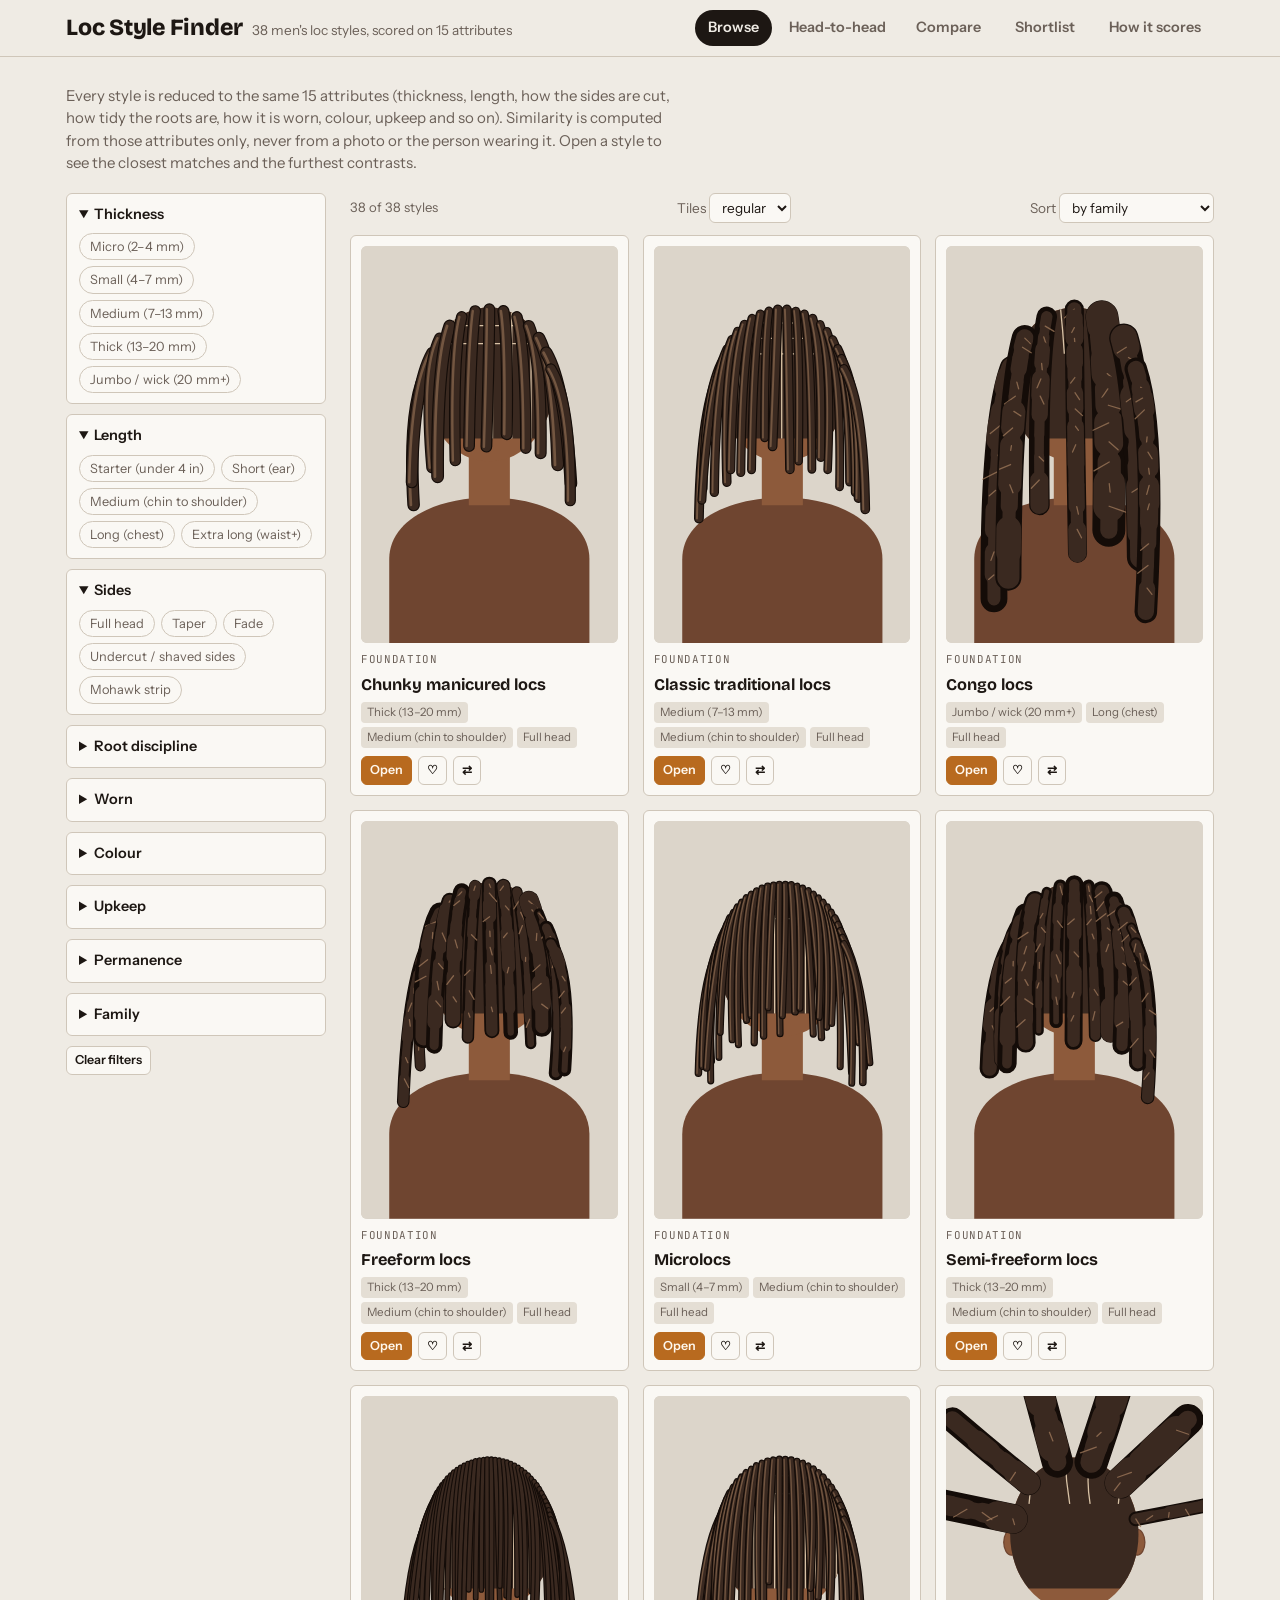
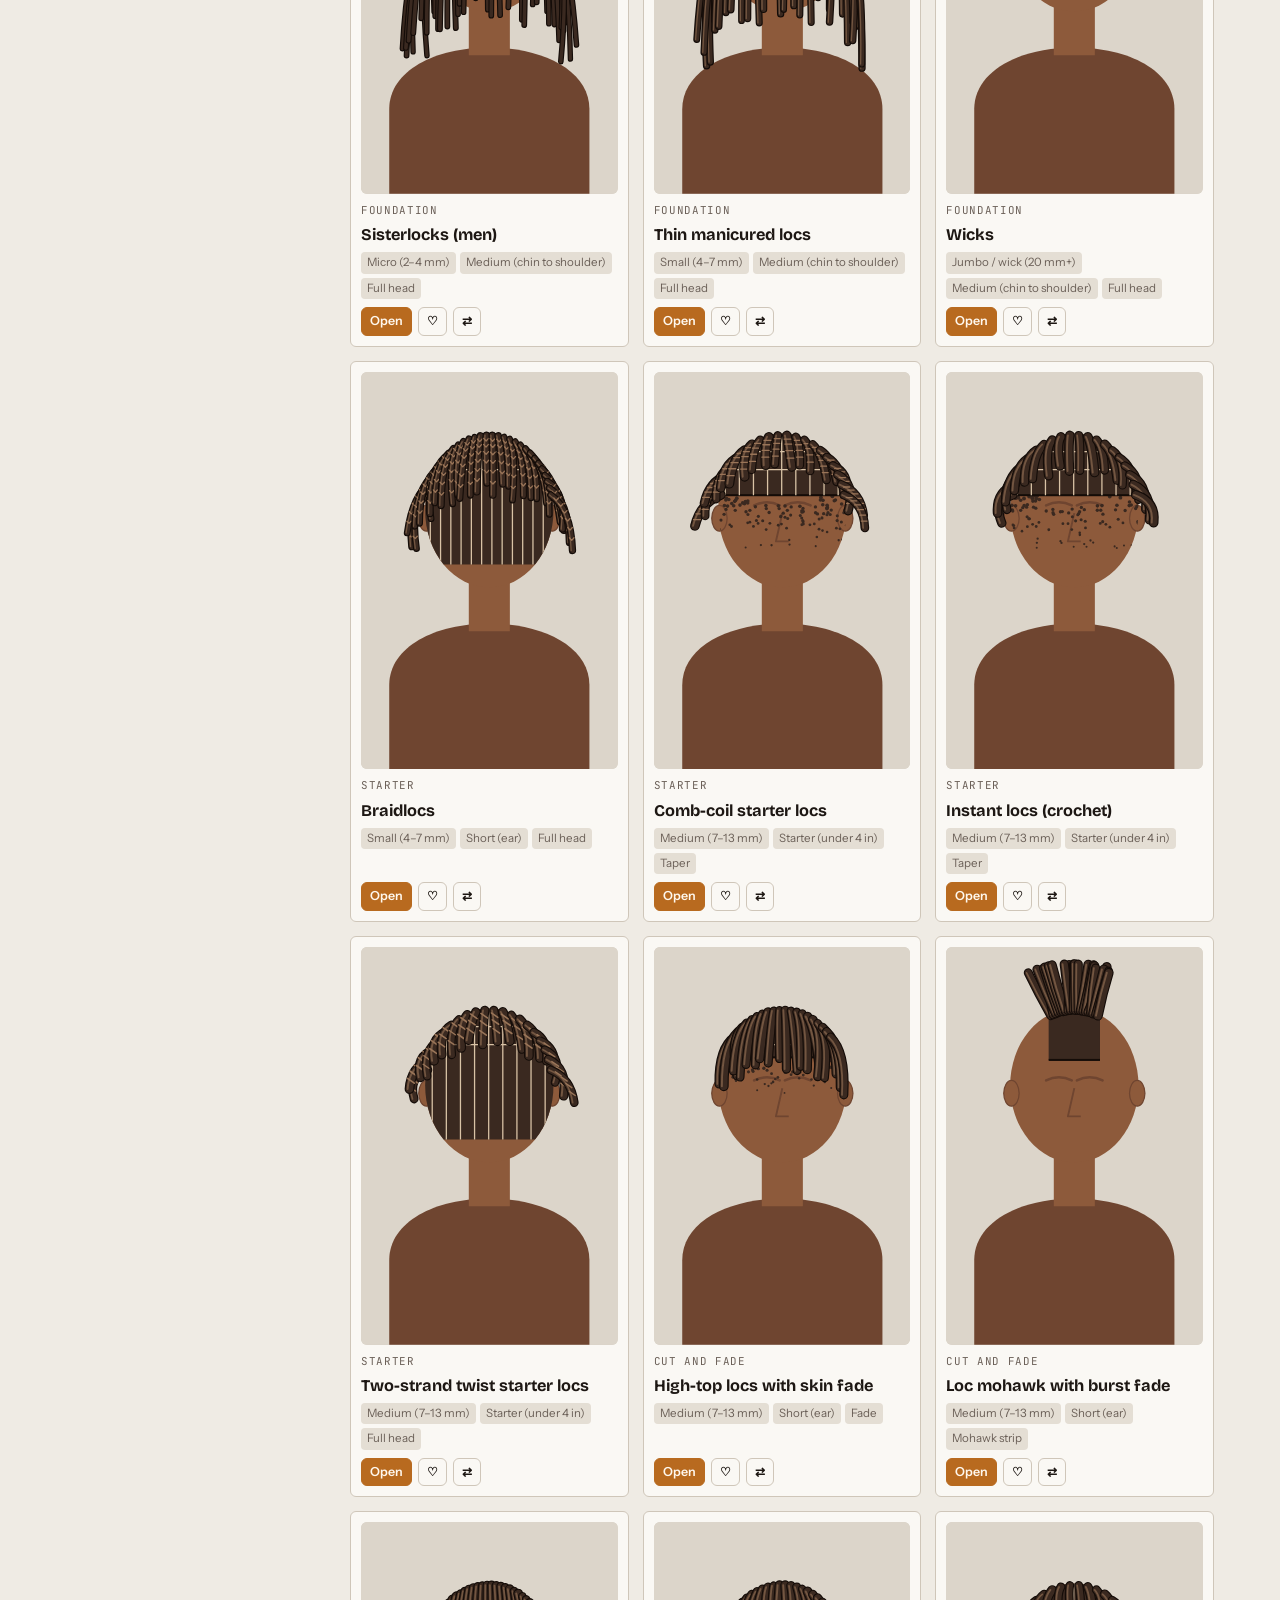
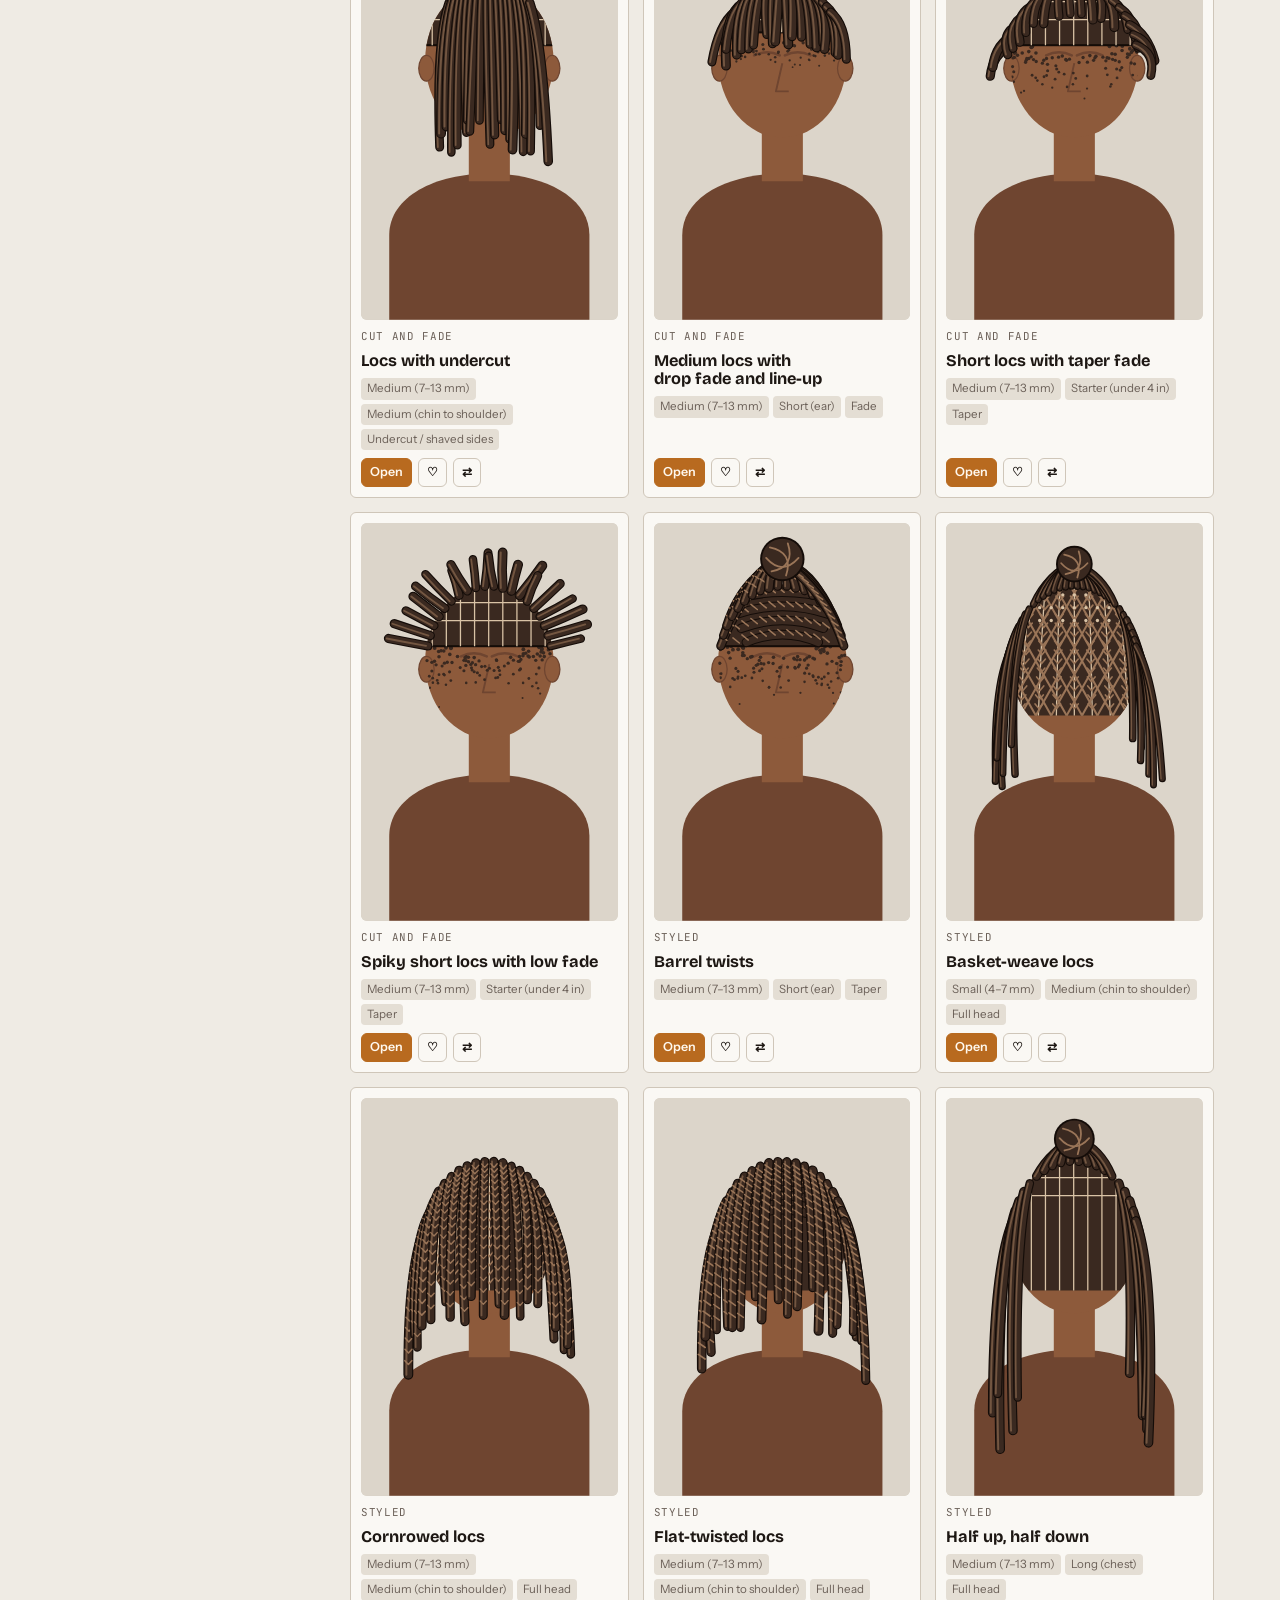
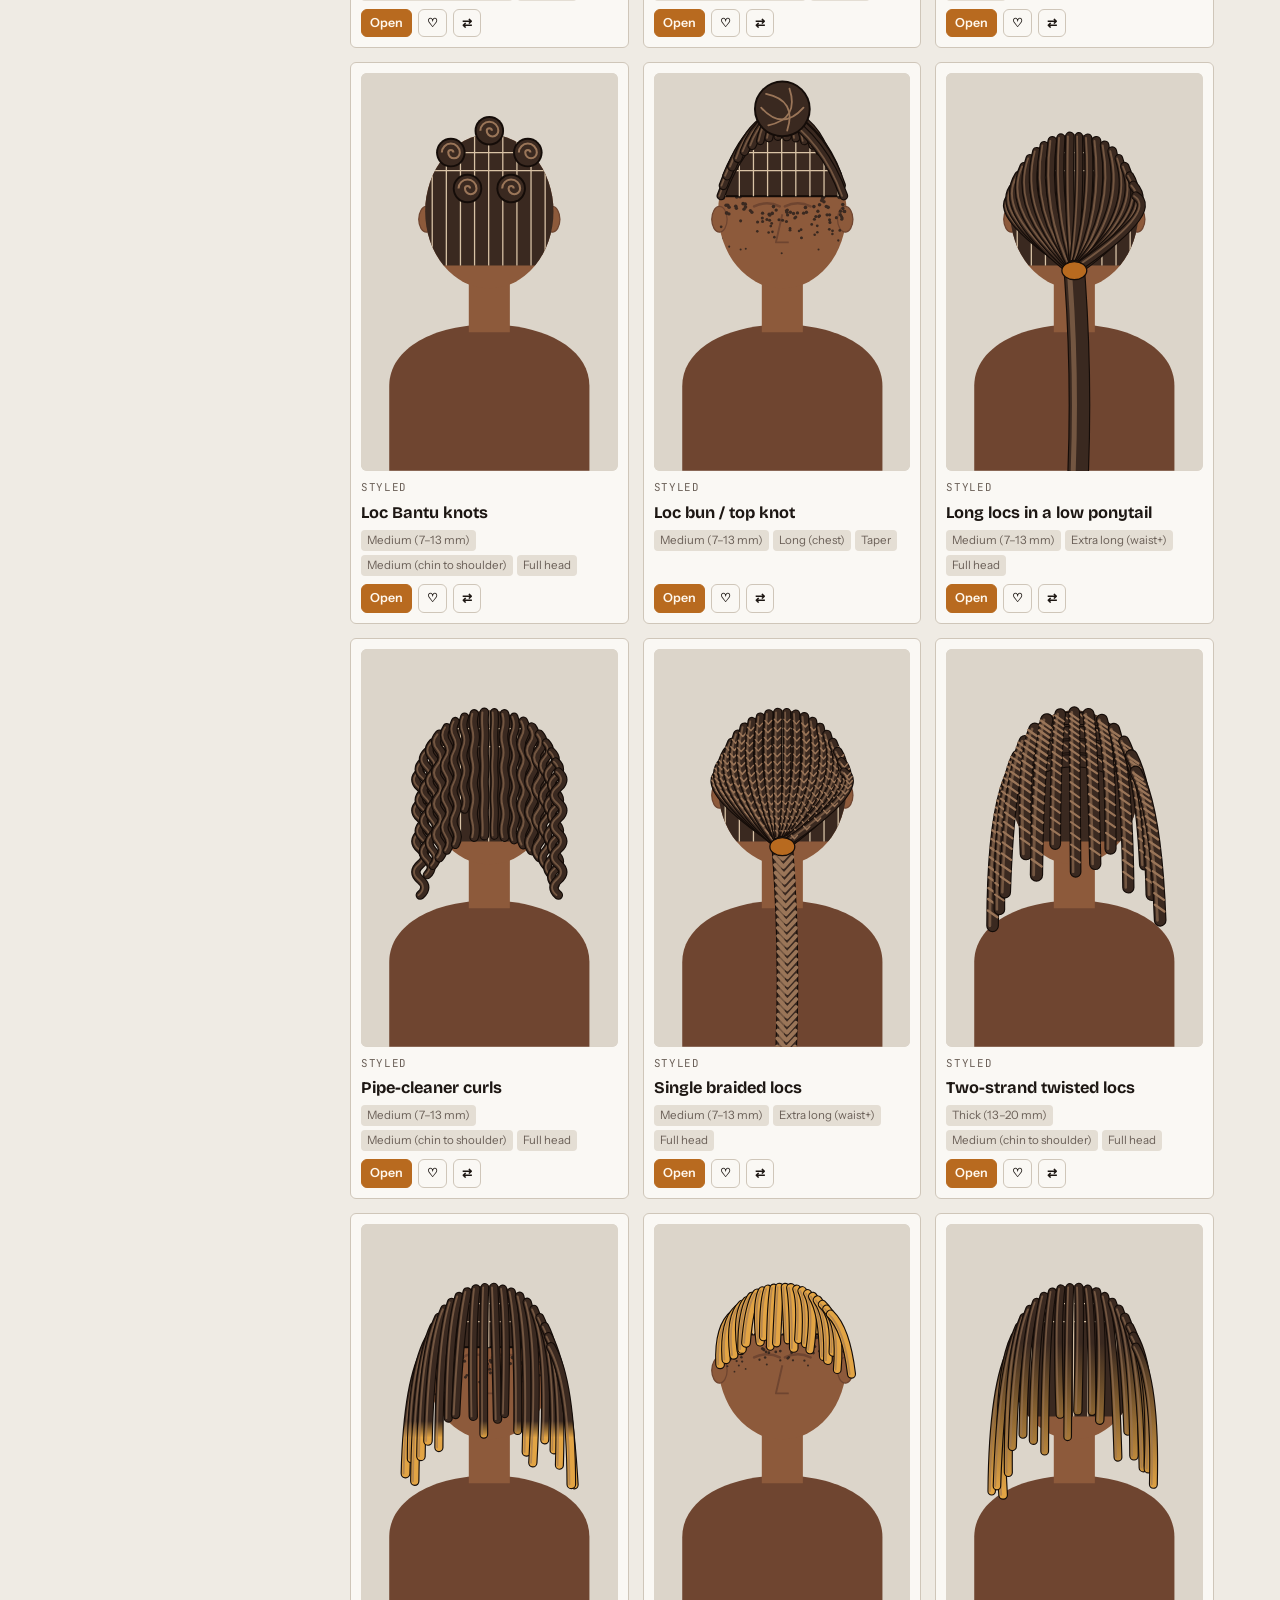
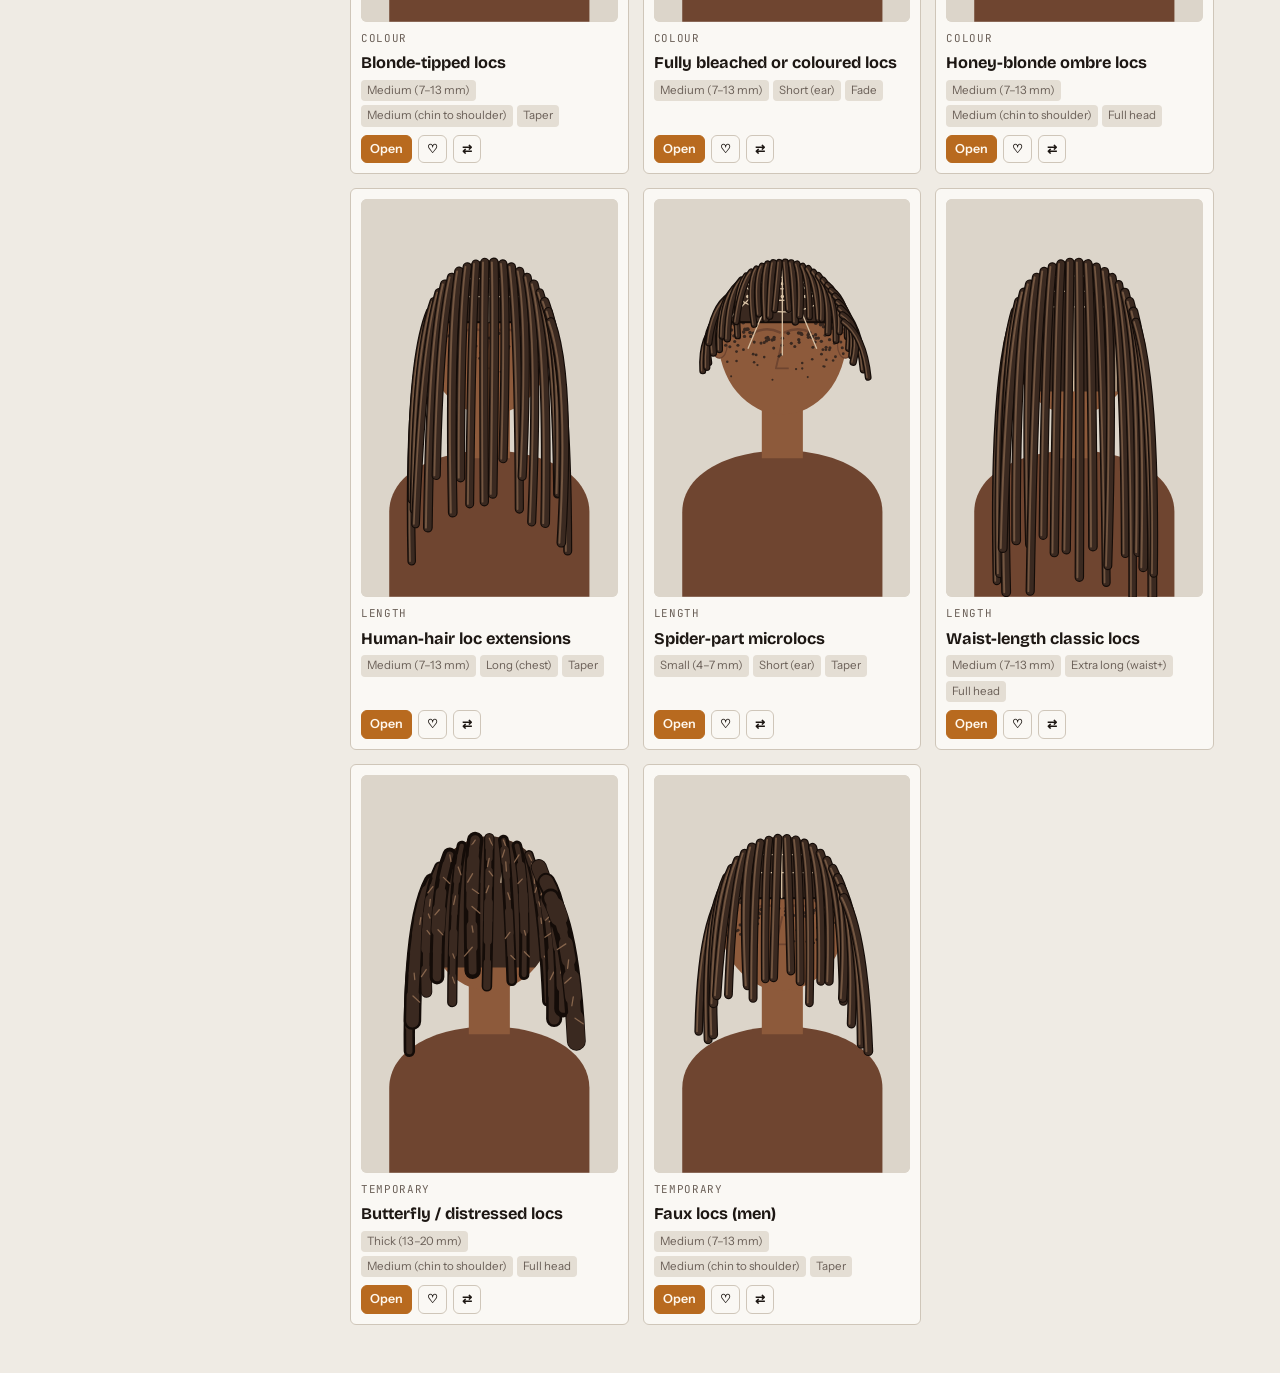
==== commit bb4bce93: "Redraw loc illustrations with more detail and contrast Head drawings now have outlined, highlighted " ====
--- a/docs/locs/index.html
+++ b/docs/locs/index.html
@@ -21,9 +21,14 @@
   --accent-soft:#f1dcc3;
   --good:#2f7a4f;
   --warn:#a8542b;
-  --pic:#e4ded4;
-  --hair:#2a1e17;
-  --hair-tip:#d79a3c;
+  --pic:#dcd5ca;       /* illustration backdrop */
+  --hair:#3a2920;
+  --hair-dk:#140c08;
+  --hair-hi:#9a7558;
+  --hair-tip:#e2a444;
+  --part:#d9c3a6;      /* parting lines on the scalp */
+  --guide:#a89b8c;
+  --guide-ink:#5b5047;
   --skin:#8d5a3b;
   --skin-shade:#6f4530;
   --shadow:0 10px 30px rgba(50,35,20,.12);
@@ -36,14 +41,14 @@
   :root:not([data-theme="light"]){
     --bg:#17130f; --surface:#211b16; --surface-2:#2c251f; --fg:#f1e9df; --muted:#a4968a;
     --line:#3c332b; --accent:#e0a04a; --accent-ink:#1d1409; --accent-soft:#3d2c17;
-    --good:#6fc48f; --warn:#e58a5b; --pic:#5b4c41; --hair:#17100b; --hair-tip:#e8b45a; --skin:#a46d49; --skin-shade:#7f4f33;
+    --good:#6fc48f; --warn:#e58a5b; --pic:#6d5e52; --hair:#24170f; --hair-dk:#0b0603; --hair-hi:#a98166; --hair-tip:#edb75a; --part:#e3cfae; --guide:#b7a999; --guide-ink:#efe4d6; --skin:#a46d49; --skin-shade:#7f4f33;
     --shadow:0 10px 30px rgba(0,0,0,.45); color-scheme:dark;
   }
 }
 :root[data-theme="dark"]{
   --bg:#17130f; --surface:#211b16; --surface-2:#2c251f; --fg:#f1e9df; --muted:#a4968a;
   --line:#3c332b; --accent:#e0a04a; --accent-ink:#1d1409; --accent-soft:#3d2c17;
-  --good:#6fc48f; --warn:#e58a5b; --pic:#5b4c41; --hair:#17100b; --hair-tip:#e8b45a; --skin:#a46d49; --skin-shade:#7f4f33;
+  --good:#6fc48f; --warn:#e58a5b; --pic:#6d5e52; --hair:#24170f; --hair-dk:#0b0603; --hair-hi:#a98166; --hair-tip:#edb75a; --part:#e3cfae; --guide:#b7a999; --guide-ink:#efe4d6; --skin:#a46d49; --skin-shade:#7f4f33;
   --shadow:0 10px 30px rgba(0,0,0,.45); color-scheme:dark;
 }
 *{box-sizing:border-box}
@@ -85,10 +90,10 @@
 .sortrow{display:flex;flex-wrap:wrap;gap:10px;align-items:center;justify-content:space-between;margin-bottom:12px}
 .sortrow label{font-size:.85rem;color:var(--muted)}
 select,input[type=range]{font:inherit;color:var(--fg);background:var(--surface);border:1px solid var(--line);border-radius:var(--r);padding:5px 8px}
-.grid{display:grid;grid-template-columns:repeat(auto-fill,minmax(205px,1fr));gap:14px}
+.grid{display:grid;grid-template-columns:repeat(auto-fill,minmax(var(--tile,225px),1fr));gap:14px}
 .card{background:var(--surface);border:1px solid var(--line);border-radius:var(--r);padding:10px;display:flex;flex-direction:column;gap:8px;min-width:0;transition:transform .15s,box-shadow .15s}
 .card:hover{transform:translateY(-2px);box-shadow:var(--shadow)}
-.card .pic{background:var(--pic);border-radius:var(--r);aspect-ratio:4/5;max-width:100%;display:grid;place-items:center;overflow:hidden;cursor:pointer}
+.card .pic{background:var(--pic);border-radius:var(--r);aspect-ratio:200/310;max-width:100%;display:grid;place-items:center;overflow:hidden;cursor:pointer}
 .card .pic svg{width:100%;height:100%}
 .card h3{font-size:1.02rem;font-weight:700}
 .card .grp{font-family:var(--mono);font-size:.68rem;text-transform:uppercase;letter-spacing:.06em;color:var(--muted)}
@@ -113,9 +118,15 @@
 .sheet-head{display:flex;gap:12px;align-items:flex-start;justify-content:space-between}
 .sheet h2{font-size:1.7rem;font-weight:800}
 .aka{color:var(--muted);font-size:.9rem}
-.detail{display:grid;grid-template-columns:minmax(0,300px) minmax(0,1fr);gap:20px;margin-top:14px}
+.detail{display:grid;grid-template-columns:minmax(0,420px) minmax(0,1fr);gap:22px;margin-top:14px}
+.views{display:grid;grid-template-columns:1fr 1fr;gap:8px;margin-top:8px}
+.views .v{background:var(--pic);border-radius:var(--r);overflow:hidden}
+.views .v svg{width:100%;height:auto;display:block}
+.views .cap{font-family:var(--mono);font-size:.68rem;color:var(--muted);margin-top:3px}
+.cmp td.vis{padding:6px}
+.cmp td.vis svg{width:100%;max-width:220px;height:auto;display:block;border-radius:4px}
 @media (max-width:720px){.detail{grid-template-columns:1fr}}
-.detail .pic{background:var(--pic);border-radius:var(--r);aspect-ratio:4/5;max-width:100%}
+.detail .pic{background:var(--pic);border-radius:var(--r);aspect-ratio:200/310;max-width:100%}
 .detail .pic svg{width:100%;height:100%}
 .attrs{width:100%;border-collapse:collapse;font-size:.88rem}
 .attrs th,.attrs td{text-align:left;padding:6px 8px;border-bottom:1px solid var(--line);vertical-align:top}
@@ -132,7 +143,7 @@
 /* duel */
 .duel-top{display:flex;flex-wrap:wrap;gap:10px;align-items:center;justify-content:space-between;margin-bottom:14px}
 .duel{display:grid;grid-template-columns:repeat(auto-fit,minmax(240px,340px));gap:14px;justify-content:center}
-.duel .card .pic{aspect-ratio:4/4.6}
+.duel .card .pic{aspect-ratio:200/300}
 .diffrow{margin:14px 0 6px;font-size:.88rem;color:var(--muted)}
 .diffrow b{color:var(--fg)}
 .profile{margin-top:24px;border-top:1px solid var(--line);padding-top:16px}
@@ -147,7 +158,7 @@
 .cmp{border-collapse:collapse;min-width:620px;width:100%;font-size:.86rem}
 .cmp th,.cmp td{padding:8px 10px;border-bottom:1px solid var(--line);text-align:left;vertical-align:top}
 .cmp thead th{background:var(--surface-2);font-weight:700}
-.cmp thead th .pic{width:90px;aspect-ratio:4/5;background:var(--pic);border-radius:4px;margin-bottom:6px}
+.cmp thead th .pic{width:100px;aspect-ratio:200/310;background:var(--pic);border-radius:4px;margin-bottom:6px}
 .cmp thead th .pic svg{width:100%;height:100%}
 .cmp tbody th{color:var(--muted);font-weight:500;white-space:nowrap}
 .cmp td{font-family:var(--mono);font-size:.78rem}
@@ -191,6 +202,7 @@
       <div>
         <div class="sortrow">
           <span id="count" class="note"></span>
+          <label>Tiles <select id="tile"><option value="225">regular</option><option value="320">large</option><option value="440">huge</option></select></label>
           <label>Sort <select id="sort">
             <option value="group">by family</option>
             <option value="name">A to Z</option>
@@ -524,130 +536,230 @@
 }
 function hasTaste(){ return Object.values(tasteWeights()).some(v=>v>0); }
 
-/* ---------------- illustration ---------------- */
+/* ---------------- illustration ----------------
+   Three schematic views per style, all drawn from the attributes:
+   headSVG   front view with length guides (ear, chin, shoulder, chest, waist)
+   scalpSVG  top-down map of the parting pattern, loc bases and shaved area
+   swatchSVG one loc at true scale against a millimetre ruler, showing surface texture */
 function rng(seed){let h=2166136261;for(const c of seed)h=Math.imul(h^c.charCodeAt(0),16777619);return()=>{h+=0x6D2B79F5;let t=Math.imul(h^h>>>15,1|h);t^=t+Math.imul(t^t>>>7,61|t);return((t^t>>>14)>>>0)/4294967296}}
-function headSVG(s){
+const MM=[0,3,5.5,10,16,26];              // representative diameter per thickness level
+const SW=[0,2.6,3.8,5.4,7.8,12.5];        // stroke width in the head drawing
+const NSTR=[0,44,30,20,13,8];             // strands visible from the front
+const LEN=[0,25,42,110,170,220];          // drop from the scalp anchor, in drawing units
+const GUIDES=[['ear',112],['chin',168],['shoulder',200],['chest',245],['waist',295]];
+const f1=v=>Math.round(v*10)/10;
+
+function gradDefs(s,gid,y0,y1){
+  let st='';
+  const H='var(--hair)',T='var(--hair-tip)';
+  if(s.color===0) st=`<stop offset="0" stop-color="${H}"/><stop offset="1" stop-color="${H}"/>`;
+  if(s.color===1) st=`<stop offset="0" stop-color="${H}"/><stop offset=".66" stop-color="${H}"/><stop offset=".74" stop-color="${T}"/><stop offset="1" stop-color="${T}"/>`;
+  if(s.color===2) st=`<stop offset="0" stop-color="${H}"/><stop offset=".28" stop-color="${H}"/><stop offset="1" stop-color="${T}"/>`;
+  if(s.color===3) st=`<stop offset="0" stop-color="${T}"/><stop offset="1" stop-color="${T}"/>`;
+  return `<linearGradient id="${gid}" gradientUnits="userSpaceOnUse" x1="0" y1="${y0}" x2="0" y2="${y1}">${st}</linearGradient>`;
+}
+/* quadratic bezier sampling for texture marks */
+function qpts(p0,c,p1,step){
+  const out=[]; const len=Math.hypot(p1.x-p0.x,p1.y-p0.y)+Math.hypot(c.x-p0.x,c.y-p0.y)*0.3;
+  const n=Math.max(2,Math.round(len/step));
+  for(let i=1;i<n;i++){const t=i/n,u=1-t;out.push({x:u*u*p0.x+2*u*t*c.x+t*t*p1.x,y:u*u*p0.y+2*u*t*c.y+t*t*p1.y});}
+  return out;
+}
+/* one loc: dark outline, gradient body, highlight edge, then surface marks */
+function strand(gid,p0,c,p1,w,surface,r){
+  const d=`M${f1(p0.x)} ${f1(p0.y)} Q${f1(c.x)} ${f1(c.y)} ${f1(p1.x)} ${f1(p1.y)}`;
+  let o='';
+  if(surface==='Matted / organic'){
+    // uneven body: several overlapping segments of different widths plus frizz
+    const pts=[p0,...qpts(p0,c,p1,14),p1];
+    o+=`<path d="${d}" stroke="var(--hair-dk)" stroke-width="${f1(w*1.35+1.6)}" stroke-linecap="round" fill="none"/>`;
+    for(let i=0;i<pts.length-1;i++){const ww=w*(0.65+r()*0.8);o+=`<line x1="${f1(pts[i].x)}" y1="${f1(pts[i].y)}" x2="${f1(pts[i+1].x)}" y2="${f1(pts[i+1].y)}" stroke="url(#${gid})" stroke-width="${f1(ww)}" stroke-linecap="round"/>`;
+      if(r()<0.6){const dx=(r()-0.5)*w*1.6;o+=`<line x1="${f1(pts[i].x)}" y1="${f1(pts[i].y)}" x2="${f1(pts[i].x+dx)}" y2="${f1(pts[i].y+3+r()*4)}" stroke="var(--hair-hi)" stroke-opacity=".8" stroke-width="1" stroke-linecap="round"/>`;}}
+    return o;
+  }
+  o+=`<path d="${d}" stroke="var(--hair-dk)" stroke-width="${f1(w+1.8)}" stroke-linecap="round" fill="none"/>`;
+  o+=`<path d="${d}" stroke="url(#${gid})" stroke-width="${f1(w)}" stroke-linecap="round" fill="none"/>`;
+  if(w>=3.4) o+=`<path d="${d}" stroke="var(--hair-hi)" stroke-opacity=".6" stroke-width="${f1(Math.max(1,w*0.26))}" stroke-linecap="round" fill="none" transform="translate(${f1(-w*0.26)},0)"/>`;
+  const marks=qpts(p0,c,p1, surface==='Coiled'?5:7);
+  const hw=w*0.46;
+  if(surface==='Twisted rope') for(const m of marks) o+=`<line x1="${f1(m.x-hw)}" y1="${f1(m.y-hw*0.7)}" x2="${f1(m.x+hw)}" y2="${f1(m.y+hw*0.7)}" stroke="var(--hair-hi)" stroke-width="${f1(Math.max(1,w*0.22))}" stroke-linecap="round"/>`;
+  if(surface==='Braided imprint') for(const m of marks) o+=`<path d="M${f1(m.x-hw)} ${f1(m.y-hw*0.6)} L${f1(m.x)} ${f1(m.y+hw*0.5)} L${f1(m.x+hw)} ${f1(m.y-hw*0.6)}" stroke="var(--hair-hi)" stroke-width="${f1(Math.max(1,w*0.2))}" fill="none" stroke-linecap="round" stroke-linejoin="round"/>`;
+  if(surface==='Coiled') for(const m of marks) o+=`<line x1="${f1(m.x-hw)}" y1="${f1(m.y)}" x2="${f1(m.x+hw)}" y2="${f1(m.y)}" stroke="var(--hair-hi)" stroke-width="1" stroke-linecap="round"/>`;
+  return o;
+}
+function headSVG(s,opts={}){
   const r=rng(s.id);
-  const W=200,H=250,cx=100,cy=108,rx=50,ry=60;
-  const sw=[0,2.2,3.4,5,7.5,12][s.thickness];
-  let n=[0,34,26,18,12,7][s.thickness];
-  if(s.id==='wicks') n=6; if(s.id==='congo') n=7;
-  const L=[0,22,52,92,135,178][s.length];
+  const W=200,H=310,cx=100,cy=108,rx=50,ry=60;
+  const sw=SW[s.thickness];
+  let n=NSTR[s.thickness]; if(s.id==='wicks')n=6; if(s.id==='congo')n=7;
+  const L=LEN[s.length];
   const gid='__G__';
-  const o=[];
-  // colour gradient along the hanging length
-  let stops='';
-  if(s.color===0) stops=`<stop offset="0" stop-color="var(--hair)"/><stop offset="1" stop-color="var(--hair)"/>`;
-  if(s.color===1) stops=`<stop offset="0" stop-color="var(--hair)"/><stop offset=".68" stop-color="var(--hair)"/><stop offset=".76" stop-color="var(--hair-tip)"/><stop offset="1" stop-color="var(--hair-tip)"/>`;
-  if(s.color===2) stops=`<stop offset="0" stop-color="var(--hair)"/><stop offset=".3" stop-color="var(--hair)"/><stop offset="1" stop-color="var(--hair-tip)"/>`;
-  if(s.color===3) stops=`<stop offset="0" stop-color="var(--hair-tip)"/><stop offset="1" stop-color="var(--hair-tip)"/>`;
-  const y0=cy-ry, y1=cy-ry+L+40;
-  o.push(`<defs><linearGradient id="${gid}" gradientUnits="userSpaceOnUse" x1="0" y1="${y0}" x2="0" y2="${y1}">${stops}</linearGradient>
-  <linearGradient id="${gid}f" gradientUnits="userSpaceOnUse" x1="0" y1="${[0,96,86,0,0][s.sides]||0}" x2="0" y2="${[0,150,124,0,0][s.sides]||1}"><stop offset="0" stop-color="var(--hair)" stop-opacity=".9"/><stop offset="1" stop-color="var(--hair)" stop-opacity="0"/></linearGradient>
-  <clipPath id="${gid}c"><ellipse cx="${cx}" cy="${cy}" rx="${rx}" ry="${ry}"/></clipPath></defs>`);
-  // shoulders, neck, head
-  o.push(`<path d="M22 ${H} C32 206 66 194 100 194 C134 194 168 206 178 ${H} Z" fill="var(--skin-shade)"/>`);
-  o.push(`<rect x="84" y="150" width="32" height="50" fill="var(--skin)"/>`);
+  const o=[],locs=[],over=[];
+  const y0=cy-ry;
+  o.push(`<defs>${gradDefs(s,gid,y0,y0+L+50)}<clipPath id="${gid}c"><ellipse cx="${cx}" cy="${cy}" rx="${rx}" ry="${ry}"/></clipPath></defs>`);
+  o.push(`<rect width="${W}" height="${H}" fill="var(--pic)"/>`);
+  // length guides behind everything
+  if(opts.guides) for(const [name,y] of GUIDES){ o.push(`<line x1="0" y1="${y}" x2="${W}" y2="${y}" stroke="var(--guide)" stroke-width="1" stroke-dasharray="3 4"/>`); over.push(`<text x="${W-4}" y="${y-3}" text-anchor="end" font-family="var(--mono)" font-size="8.5" fill="var(--guide-ink)" stroke="var(--pic)" stroke-width="3" paint-order="stroke" stroke-linejoin="round">${name}</text>`); }
+  // body
+  o.push(`<path d="M22 ${H} L22 244 C22 214 58 196 100 196 C142 196 178 214 178 244 L178 ${H} Z" fill="var(--skin-shade)"/>`);
+  o.push(`<rect x="84" y="150" width="32" height="52" fill="var(--skin)"/>`);
   o.push(`<ellipse cx="${cx}" cy="${cy}" rx="${rx}" ry="${ry}" fill="var(--skin)"/>`);
-  o.push(`<ellipse cx="${cx-rx+1}" cy="${cy+6}" rx="6" ry="10" fill="var(--skin)"/><ellipse cx="${cx+rx-1}" cy="${cy+6}" rx="6" ry="10" fill="var(--skin)"/>`);
-  // hair cap on scalp
-  const hairTopColor = s.color===3?'var(--hair-tip)':'var(--hair)';
-  let capBottom=[150,0,0,96,88][s.sides];
-  let capX=cx-rx, capW=rx*2;
-  if(s.sides===4){capX=cx-20;capW=40;}
+  o.push(`<ellipse cx="${cx-rx+1}" cy="${cy+6}" rx="6" ry="10" fill="var(--skin)" stroke="var(--skin-shade)" stroke-width="1"/><ellipse cx="${cx+rx-1}" cy="${cy+6}" rx="6" ry="10" fill="var(--skin)" stroke="var(--skin-shade)" stroke-width="1"/>`);
+  // face hints: brows and nose, so the drawing reads as a head at small size
+  o.push(`<path d="M78 104 q10 -5 20 0 M102 104 q10 -5 20 0" stroke="var(--skin-shade)" stroke-width="2" fill="none" stroke-linecap="round"/><path d="M100 110 l-5 22 h10" stroke="var(--skin-shade)" stroke-width="1.5" fill="none" stroke-linejoin="round"/>`);
+  // hair cap
+  const capColor=s.color===3?'var(--hair-tip)':'var(--hair)';
+  let capBottom=[150,96,86,96,88][s.sides];
+  let capX=cx-rx-2,capW=rx*2+4; if(s.sides===4){capX=cx-20;capW=40;}
+  o.push(`<rect x="${capX}" y="${y0-3}" width="${capW}" height="${capBottom-(y0-3)}" fill="${capColor}" clip-path="url(#${gid}c)"/>`);
+  // fade stipple for taper / fade
   if(s.sides===1||s.sides===2){
-    o.push(`<rect x="${cx-rx}" y="${cy-ry}" width="${rx*2}" height="${ry*2}" fill="url(#${gid}f)" clip-path="url(#${gid}c)"/>`);
-    capBottom=s.sides===1?96:86;
+    const top=capBottom, bot=s.sides===1?150:118;
+    for(let i=0;i<420;i++){const yy=top+r()*(bot-top); const p=1-(yy-top)/(bot-top); if(r()>p*p) continue; const xx=cx+(r()-0.5)*rx*2; if(Math.abs(xx-cx)<26&&yy<top+8) continue; o.push(`<circle cx="${f1(xx)}" cy="${f1(yy)}" r="${f1(0.6+p*0.9)}" fill="var(--hair)" clip-path="url(#${gid}c)"/>`);}
   }
-  o.push(`<rect x="${capX}" y="${cy-ry-2}" width="${capW}" height="${capBottom-(cy-ry-2)}" fill="${hairTopColor}" clip-path="url(#${gid}c)" opacity="${s.sides>=3?1:0.95}"/>`);
-  if(s.sides>=3){ // hard edge of undercut / mohawk
-    o.push(`<rect x="${capX}" y="${capBottom-1}" width="${capW}" height="2" fill="var(--skin-shade)" clip-path="url(#${gid}c)" opacity=".5"/>`);
-  }
-  // root pattern
-  if(s.roots===1){ for(let i=0;i<4;i++){const yy=cy-ry+10+i*9;o.push(`<path d="M${cx-34+i*3} ${yy} Q${cx} ${yy-6} ${cx+34-i*3} ${yy}" stroke="var(--pic)" stroke-opacity=".35" stroke-width="2" fill="none"/>`);} }
-  if(s.roots===2){ for(let i=-3;i<=3;i++){const xx=cx+i*9;o.push(`<path d="M${xx} ${cy-ry+2} l3 8 l-6 8 l6 8 l-6 8 l6 8" stroke="var(--pic)" stroke-opacity=".35" stroke-width="1.6" fill="none"/>`);} }
-  if(s.neatness===4){ for(let i=-4;i<=4;i++)for(let j=0;j<3;j++){const xx=cx+i*8,yy=cy-ry+8+j*9;if((xx-cx)**2/(rx*rx)+(yy-cy)**2/(ry*ry)<0.85)o.push(`<circle cx="${xx}" cy="${yy}" r="1" fill="var(--pic)" fill-opacity=".45"/>`);} }
-  // anchor angles
-  let a0=-168,a1=-12;
-  if(s.sides===2){a0=-140;a1=-40}
-  if(s.sides===3){a0=-130;a1=-50}
-  if(s.sides===4){a0=-112;a1=-68}
-  const anchors=[];
-  for(let i=0;i<n;i++){
-    const t=n===1?0.5:i/(n-1);
-    const ang=(a0+(a1-a0)*t)*Math.PI/180;
-    anchors.push({x:cx+rx*Math.cos(ang)*0.98,y:cy+ry*Math.sin(ang)*0.98,ang,t});
-  }
-  const stroke=`stroke="url(#${gid})" stroke-linecap="round" fill="none"`;
-  const jit=()=> (s.neatness<=2? (r()-0.5)*sw*0.9 : (r()-0.5)*sw*0.25);
-  const locs=[], knots=[];
-  const bun=(bx,by,br)=>knots.push(`<circle cx="${bx}" cy="${by}" r="${br}" fill="${hairTopColor}"/><circle cx="${bx-br*0.3}" cy="${by-br*0.3}" r="${br*0.35}" fill="var(--pic)" fill-opacity=".18"/>`);
-  for(const p of anchors){
-    const side=Math.cos(p.ang); // -1 left .. 1 right
-    const w=Math.max(1.4,sw+jit());
-    let len=L*(0.85+r()*0.3);
-    if(s.surface==='Curled') len*=0.7;
-    const up= s.arrange===3 || (s.arrange===1 && Math.abs(p.t-0.5)<0.28) || s.arrange===2;
-    if(s.arrange===2 && s.id!=='ponytail' && s.id!=='fishtail' && s.id!=='bantu'){
-      // top knot: short arcs into the bun
-      const bx=cx+(r()-0.5)*6, by=cy-ry-16;
-      locs.push(`<path d="M${p.x} ${p.y} Q${(p.x+bx)/2+side*8} ${(p.y+by)/2-10} ${bx} ${by}" stroke-width="${w}" ${stroke}/>`);
-      continue;
-    }
-    if(s.arrange===2 && (s.id==='ponytail'||s.id==='fishtail')){
-      // sweep back to the nape then one tail down the back
-      const bx=cx+(r()-0.5)*4, by=cy+ry-12;
-      locs.push(`<path d="M${p.x} ${p.y} Q${p.x+side*18} ${cy} ${bx} ${by}" stroke-width="${w}" ${stroke} opacity=".55"/>`);
-      continue;
-    }
-    if(s.arrange===2 && s.id==='bantu'){ continue; }
-    if(s.arrange===1 && Math.abs(p.t-0.5)<0.28){
-      const bx=cx+(r()-0.5)*6, by=cy-ry-14;
-      locs.push(`<path d="M${p.x} ${p.y} Q${(p.x+bx)/2+side*6} ${(p.y+by)/2-8} ${bx} ${by}" stroke-width="${w}" ${stroke}/>`);
-      continue;
-    }
-    if(s.arrange===3){
-      const ul=Math.min(len,s.id==='wicks'?70:34);
-      const nx=Math.cos(p.ang),ny=Math.sin(p.ang);
-      const wob=(r()-0.5)*10;
-      locs.push(`<path d="M${p.x} ${p.y} q${nx*ul*0.5+wob} ${ny*ul*0.5} ${nx*ul+wob*1.5} ${ny*ul}" stroke-width="${w}" ${stroke}/>`);
-      continue;
-    }
-    // hanging
-    const ex=p.x+side*(10+r()*10)+(r()-0.5)*6, ey=p.y+len;
-    const c1x=p.x+side*16, c1y=p.y+len*0.25;
-    if(s.surface==='Curled'){
-      let d=`M${p.x} ${p.y}`; let yy=p.y; const amp=5+sw*0.4; let xx=p.x+side*8;
-      while(yy<ey){ d+=` q${side*amp} ${6} 0 ${12} q${-side*amp} ${6} 0 ${12}`; yy+=24; }
-      locs.push(`<path d="${d}" transform="translate(${side*6},0)" stroke-width="${w}" ${stroke}/>`);
-    } else if(s.neatness<=2){
-      const mx=(r()-0.5)*12;
-      locs.push(`<path d="M${p.x} ${p.y} C${c1x} ${c1y} ${ex+mx} ${p.y+len*0.6} ${ex} ${ey}" stroke-width="${w}" ${stroke}/>`);
-      if(s.surface==='Matted / organic'&&r()<0.5) locs.push(`<path d="M${ex} ${ey-len*0.3} l${side*3} ${len*0.08}" stroke-width="${w*0.6}" ${stroke}/>`);
+  // crisp hairline / line-up for every cut
+  if(s.sides>=1) o.push(`<rect x="${capX}" y="${capBottom-0.8}" width="${capW}" height="1.6" fill="var(--hair-dk)" clip-path="url(#${gid}c)"/>`);
+  // parting lines on the cap
+  const part=s.parting;
+  if(s.neatness>=3 && s.roots===0 && !/rows|lattice|strip/i.test(part)){
+    const step=[0,6,8,11,15,22][s.thickness];
+    const x0=s.sides===4?cx-20:cx-rx, x1=s.sides===4?cx+20:cx+rx;
+    if(/spider/i.test(part)){
+      for(let k=1;k<=4;k++) o.push(`<ellipse cx="${cx}" cy="${y0+4}" rx="${k*12}" ry="${k*9}" fill="none" stroke="var(--part)" stroke-width="1" clip-path="url(#${gid}c)"/>`);
+      for(let a=0;a<180;a+=22.5){const rad=a*Math.PI/180;o.push(`<line x1="${cx}" y1="${y0+4}" x2="${f1(cx+Math.cos(rad)*70)}" y2="${f1(y0+4+Math.sin(rad)*70)}" stroke="var(--part)" stroke-width="1" clip-path="url(#${gid}c)"/>`);}
     } else {
-      locs.push(`<path d="M${p.x} ${p.y} Q${c1x} ${c1y} ${ex} ${ey}" stroke-width="${w}" ${stroke}/>`);
-    }
-    if(s.surface==='Twisted rope'||s.surface==='Braided imprint'){
-      for(let k=1;k<len/12;k++){const yy=p.y+k*12;const xx=p.x+side*(10+r()*2)*Math.min(1,k*12/(len*0.25+1));o.length;locs.push(`<circle cx="${xx+(ex-p.x-side*10)*(k*12/len)}" cy="${yy}" r="${w*0.22}" fill="var(--pic)" fill-opacity=".35"/>`);}
+      for(let x=x0+step/2;x<x1;x+=step) o.push(`<line x1="${f1(x)}" y1="${y0-3}" x2="${f1(x)}" y2="${capBottom}" stroke="var(--part)" stroke-width="1" clip-path="url(#${gid}c)"/>`);
+      const rows=/brick/i.test(part)?[y0+12,y0+24,y0+36]:[y0+14,y0+28];
+      rows.forEach((yy,i)=>{ if(/brick/i.test(part)){ for(let x=x0+(i%2?step:step/2);x<x1;x+=step*2) o.push(`<line x1="${f1(x)}" y1="${f1(yy)}" x2="${f1(x+step)}" y2="${f1(yy)}" stroke="var(--part)" stroke-width="1" clip-path="url(#${gid}c)"/>`);} else o.push(`<line x1="${x0}" y1="${f1(yy)}" x2="${x1}" y2="${f1(yy)}" stroke="var(--part)" stroke-width="1" clip-path="url(#${gid}c)"/>`); });
     }
   }
-  if(s.arrange===2 && s.id!=='ponytail' && s.id!=='fishtail' && s.id!=='bantu') bun(cx,cy-ry-18,10+s.length*2.4);
-  if(s.arrange===1) bun(cx,cy-ry-15,8+s.length*1.6);
-  if(s.id==='ponytail'||s.id==='fishtail'){
-    const tl=L*0.9;
-    knots.push(`<path d="M${cx} ${cy+ry-12} q${6} ${tl*0.5} 0 ${tl}" stroke-width="${sw*2.6}" ${stroke}/>`);
-    if(s.id==='fishtail') for(let k=0;k<tl/14;k++) knots.push(`<path d="M${cx-4} ${cy+ry-6+k*14} l8 6" stroke="var(--pic)" stroke-opacity=".35" stroke-width="1.5"/>`);
-    knots.push(`<ellipse cx="${cx}" cy="${cy+ry-12}" rx="${sw*1.6}" ry="${sw*1.2}" fill="var(--accent)"/>`);
+  if(s.neatness===2){ for(let i=0;i<4;i++){const xx=cx-36+i*24+(r()-0.5)*10;o.push(`<path d="M${f1(xx)} ${y0} q${f1((r()-0.5)*10)} 18 ${f1((r()-0.5)*8)} 36" stroke="var(--part)" stroke-width="1" fill="none" clip-path="url(#${gid}c)"/>`);} }
+  // root styling
+  if(s.roots===1){ for(let i=0;i<4;i++){const yy=y0+8+i*11; const d=`M${cx-40+i*4} ${yy+4} Q${cx} ${yy-8} ${cx+40-i*4} ${yy+4}`; o.push(`<path d="${d}" stroke="var(--hair-dk)" stroke-width="${f1(sw*1.1+1.6)}" fill="none" stroke-linecap="round" clip-path="url(#${gid}c)"/><path d="${d}" stroke="var(--hair)" stroke-width="${f1(sw*1.1)}" fill="none" stroke-linecap="round" clip-path="url(#${gid}c)"/>`); for(let x=cx-36;x<=cx+36;x+=7){const yy2=yy+4-8*(1-((x-cx)/40)**2);o.push(`<line x1="${f1(x-2.5)}" y1="${f1(yy2-2)}" x2="${f1(x+2.5)}" y2="${f1(yy2+2)}" stroke="var(--hair-hi)" stroke-width="1.2" stroke-linecap="round" clip-path="url(#${gid}c)"/>`);} } }
+  if(s.roots===2){ for(let i=-3;i<=3;i++){const xx=cx+i*11; const d=`M${xx} ${y0-2} Q${f1(xx+i*1.5)} ${y0+22} ${f1(xx+i*3)} ${capBottom}`; o.push(`<path d="${d}" stroke="var(--part)" stroke-width="1" fill="none" clip-path="url(#${gid}c)"/>`); for(let yy=y0+4;yy<capBottom-4;yy+=7){const t=(yy-y0)/(capBottom-y0);const px=xx+i*1.5*2*t*(1-t)+i*3*t*t; o.push(`<path d="M${f1(px-3)} ${f1(yy-2)} L${f1(px)} ${f1(yy+1.5)} L${f1(px+3)} ${f1(yy-2)}" stroke="var(--hair-hi)" stroke-width="1.3" fill="none" stroke-linecap="round" clip-path="url(#${gid}c)"/>`);} } }
+  if(/lattice/i.test(part)){ for(let k=-5;k<=5;k++){o.push(`<line x1="${cx+k*12-30}" y1="${y0-4}" x2="${cx+k*12+30}" y2="${capBottom}" stroke="var(--hair-hi)" stroke-width="1.6" clip-path="url(#${gid}c)"/><line x1="${cx+k*12+30}" y1="${y0-4}" x2="${cx+k*12-30}" y2="${capBottom}" stroke="var(--hair-hi)" stroke-width="1.6" clip-path="url(#${gid}c)"/>`);} }
+  if(s.neatness===4){ for(let i=-4;i<=4;i++)for(let j=0;j<3;j++){const xx=cx+i*9,yy=y0+8+j*10;if((xx-cx)**2/(rx*rx)+(yy-cy)**2/(ry*ry)<0.85)o.push(`<circle cx="${xx}" cy="${yy}" r="1.3" fill="var(--part)"/>`);} }
+  // anchors along the top arc
+  let a0=-168,a1=-12; if(s.sides===2){a0=-140;a1=-40} if(s.sides===3){a0=-130;a1=-50} if(s.sides===4){a0=-112;a1=-68}
+  const anchors=[]; for(let i=0;i<n;i++){const t=n===1?0.5:i/(n-1);const ang=(a0+(a1-a0)*t)*Math.PI/180;anchors.push({x:cx+rx*Math.cos(ang)*0.98,y:cy+ry*Math.sin(ang)*0.98,ang,t});}
+  const jit=()=>(s.neatness<=2?(r()-0.5)*sw*0.9:(r()-0.5)*sw*0.2);
+  const bun=(bx,by,br)=>{ let b=`<circle cx="${bx}" cy="${by}" r="${br+1.5}" fill="var(--hair-dk)"/><circle cx="${bx}" cy="${by}" r="${br}" fill="${capColor}"/>`; for(let k=1;k<=3;k++) b+=`<path d="M${bx-br*0.8} ${by-br*0.1*k+br*0.35} q${br*0.8} ${-br*0.9} ${br*1.6} 0" stroke="var(--hair-hi)" stroke-width="1.4" fill="none" stroke-linecap="round" transform="rotate(${k*60} ${bx} ${by})"/>`; return b; };
+  const isTail=s.id==='ponytail'||s.id==='fishtail';
+  for(const p of anchors){
+    const side=Math.cos(p.ang);
+    const w=Math.max(1.6,sw+jit());
+    let len=L*(0.86+r()*0.28);
+    if(s.surface==='Curled') len*=0.72;
+    if(s.arrange===2 && !isTail && s.id!=='bantu'){ const bx=cx+(r()-0.5)*6,by=y0-18; locs.push(strand(gid,p,{x:(p.x+bx)/2+side*10,y:(p.y+by)/2-10},{x:bx,y:by},w,s.surface,r)); continue; }
+    if(s.arrange===2 && isTail){ const bx=cx+(r()-0.5)*4,by=cy+ry-14; locs.push(strand(gid,p,{x:p.x+side*20,y:cy},{x:bx,y:by},w,s.surface,r)); continue; }
+    if(s.id==='bantu') continue;
+    if(s.arrange===1 && Math.abs(p.t-0.5)<0.28){ const bx=cx+(r()-0.5)*6,by=y0-15; locs.push(strand(gid,p,{x:(p.x+bx)/2+side*7,y:(p.y+by)/2-8},{x:bx,y:by},w,s.surface,r)); continue; }
+    if(s.arrange===3){ const ul=Math.min(len,s.id==='wicks'?72:36); const nx=Math.cos(p.ang),ny=Math.sin(p.ang); const wob=(r()-0.5)*10; locs.push(strand(gid,p,{x:p.x+nx*ul*0.5+wob,y:p.y+ny*ul*0.5},{x:p.x+nx*ul+wob*1.5,y:p.y+ny*ul},w,s.surface,r)); continue; }
+    const ex=p.x+side*(10+r()*10)+(r()-0.5)*6, ey=p.y+len;
+    const c={x:p.x+side*16,y:p.y+len*0.25};
+    if(s.surface==='Curled'){
+      let d=`M${f1(p.x)} ${f1(p.y)}`; let yy=p.y; const amp=5+w*0.4; while(yy<ey){ d+=` q${f1(side*amp)} 6 0 12 q${f1(-side*amp)} 6 0 12`; yy+=24; }
+      locs.push(`<g transform="translate(${f1(side*6)},0)"><path d="${d}" stroke="var(--hair-dk)" stroke-width="${f1(w+1.8)}" stroke-linecap="round" fill="none"/><path d="${d}" stroke="url(#${gid})" stroke-width="${f1(w)}" stroke-linecap="round" fill="none"/><path d="${d}" stroke="var(--hair-hi)" stroke-opacity=".6" stroke-width="${f1(Math.max(1,w*0.26))}" stroke-linecap="round" fill="none" transform="translate(${f1(-w*0.26)},0)"/></g>`);
+    } else locs.push(strand(gid,p,c,{x:ex,y:ey},w,s.surface,r));
   }
-  if(s.id==='bantu'){
-    const pts=[[cx-28,cy-ry+16],[cx,cy-ry-2],[cx+28,cy-ry+16],[cx-16,cy-ry+40],[cx+16,cy-ry+40]];
-    for(const [bx,by] of pts) knots.push(`<circle cx="${bx}" cy="${by}" r="10" fill="${hairTopColor}"/><path d="M${bx-6} ${by} a6 6 0 1 1 12 0 a4 4 0 1 1 -8 0" stroke="var(--pic)" stroke-opacity=".35" stroke-width="1.6" fill="none"/>`);
+  if(s.arrange===2 && !isTail && s.id!=='bantu') over.push(bun(cx,y0-20,11+s.length*2.4));
+  if(s.arrange===1) over.push(bun(cx,y0-16,8+s.length*1.6));
+  if(isTail){ const tl=L*0.95; const p0={x:cx,y:cy+ry-14},c={x:cx+8,y:cy+ry-14+tl*0.5},p1={x:cx,y:cy+ry-14+tl}; over.push(strand(gid,p0,c,p1,sw*2.8,s.id==='fishtail'?'Braided imprint':s.surface,r)); over.push(`<ellipse cx="${cx}" cy="${cy+ry-14}" rx="${f1(sw*1.8)}" ry="${f1(sw*1.3)}" fill="var(--accent)" stroke="var(--hair-dk)" stroke-width="1"/>`); }
+  if(s.id==='bantu'){ const pts=[[cx-30,y0+14],[cx,y0-3],[cx+30,y0+14],[cx-17,y0+42],[cx+17,y0+42]]; for(const [bx,by] of pts) over.push(`<circle cx="${bx}" cy="${by}" r="11.5" fill="var(--hair-dk)"/><circle cx="${bx}" cy="${by}" r="10" fill="${capColor}"/><path d="M${bx-7} ${by} a7 7 0 1 1 14 0 a4.5 4.5 0 1 1 -9 0 a2 2 0 1 1 4 0" stroke="var(--hair-hi)" stroke-width="1.6" fill="none"/>`); }
+  return `<svg viewBox="0 0 ${W} ${H}" xmlns="http://www.w3.org/2000/svg" role="img" aria-label="Front view of ${s.name}">${o.join('')}${locs.join('')}${over.join('')}</svg>`;
+}
+/* top-down scalp map */
+function scalpSVG(s){
+  const r=rng(s.id+'scalp');
+  const W=200,H=200,cx=100,cy=100;
+  const gid='__G__';
+  const o=[`<rect width="${W}" height="${H}" fill="var(--pic)"/>`];
+  o.push(`<ellipse cx="${cx}" cy="${cy}" rx="72" ry="86" fill="var(--skin)" stroke="var(--skin-shade)" stroke-width="1.5"/>`);
+  o.push(`<path d="M94 186 q6 6 12 0" stroke="var(--skin-shade)" stroke-width="2" fill="none"/><text x="100" y="197" text-anchor="middle" font-family="var(--mono)" font-size="8" fill="var(--guide-ink)">front</text>`);
+  let rx=70,ry=84; if(s.sides===1){rx=62;ry=76} if(s.sides===2){rx=52;ry=66} if(s.sides===3){rx=46;ry=60}
+  const capColor=s.color===3?'var(--hair-tip)':'var(--hair)';
+  const clip=s.sides===4?`<clipPath id="${gid}s"><rect x="80" y="14" width="40" height="172"/></clipPath>`:`<clipPath id="${gid}s"><ellipse cx="${cx}" cy="${cy}" rx="${rx}" ry="${ry}"/></clipPath>`;
+  o.push(`<defs>${clip}</defs>`);
+  if(s.sides===1||s.sides===2){ for(let i=0;i<500;i++){const a=r()*Math.PI*2, rr=0.78+r()*0.22; const xx=cx+Math.cos(a)*72*rr, yy=cy+Math.sin(a)*86*rr; const inner=((xx-cx)/rx)**2+((yy-cy)/ry)**2; if(inner<1) continue; const p=1-Math.min(1,(Math.sqrt(inner)-1)/(s.sides===1?0.2:0.3)); if(r()>p) continue; o.push(`<circle cx="${f1(xx)}" cy="${f1(yy)}" r="${f1(0.6+p*0.8)}" fill="var(--hair)"/>`);} }
+  if(s.sides===4) o.push(`<rect x="80" y="14" width="40" height="172" rx="20" fill="${capColor}" stroke="var(--hair-dk)" stroke-width="1.5"/>`);
+  else o.push(`<ellipse cx="${cx}" cy="${cy}" rx="${rx}" ry="${ry}" fill="${capColor}" stroke="var(--hair-dk)" stroke-width="1.5"/>`);
+  const cell=[0,7,10,15,22,34][s.thickness];
+  const part=s.parting, g=`clip-path="url(#${gid}s)"`;
+  const base=(x,y,rad)=>`<circle cx="${f1(x)}" cy="${f1(y)}" r="${f1(rad)}" fill="var(--hair-dk)"/><circle cx="${f1(x-rad*0.25)}" cy="${f1(y-rad*0.25)}" r="${f1(rad*0.45)}" fill="var(--hair-hi)" fill-opacity=".7"/>`;
+  const inside=(x,y)=>s.sides===4?(x>80&&x<120&&y>14&&y<186):(((x-cx)/rx)**2+((y-cy)/ry)**2<0.97);
+  if(/none|organic/i.test(part)){
+    const k=/none/i.test(part)?16:26;
+    for(let i=0;i<k;i++){let x,y,t=0;do{x=cx+(r()-0.5)*2*rx;y=cy+(r()-0.5)*2*ry;t++}while(!inside(x,y)&&t<20); const rad=cell*(0.3+r()*0.35); o.push(`<ellipse cx="${f1(x)}" cy="${f1(y)}" rx="${f1(rad)}" ry="${f1(rad*(0.7+r()*0.6))}" fill="var(--hair-dk)" transform="rotate(${Math.round(r()*180)} ${f1(x)} ${f1(y)})"/>`);}
+    if(/organic/i.test(part)) for(let i=0;i<5;i++){o.push(`<path d="M${f1(cx-50+i*25)} ${cy-ry} q${f1((r()-0.5)*20)} ${ry} ${f1((r()-0.5)*20)} ${2*ry}" stroke="var(--part)" stroke-width="1" fill="none" ${g}/>`);}
+  } else if(/spider/i.test(part)){
+    for(let k=1;k<=5;k++) o.push(`<ellipse cx="${cx}" cy="${cy}" rx="${k*rx/5}" ry="${k*ry/5}" fill="none" stroke="var(--part)" stroke-width="1" ${g}/>`);
+    for(let a=0;a<360;a+=30){const rad=a*Math.PI/180;o.push(`<line x1="${cx}" y1="${cy}" x2="${f1(cx+Math.cos(rad)*100)}" y2="${f1(cy+Math.sin(rad)*100)}" stroke="var(--part)" stroke-width="1" ${g}/>`);}
+    for(let k=1;k<=5;k++) for(let a=15;a<360;a+=30){const rad=a*Math.PI/180,x=cx+Math.cos(rad)*(k-0.5)*rx/5,y=cy+Math.sin(rad)*(k-0.5)*ry/5; if(inside(x,y)) o.push(base(x,y,cell*0.3));}
+  } else if(/rows|strip/i.test(part)){
+    const nrows=/Two to four/i.test(part)?3:7; const stepx=(2*rx)/nrows;
+    for(let i=1;i<nrows;i++){const x=cx-rx+i*stepx;o.push(`<path d="M${f1(x)} ${cy-ry-5} Q${f1(x+(x-cx)*0.15)} ${cy} ${f1(x)} ${cy+ry+5}" stroke="var(--part)" stroke-width="1.2" fill="none" ${g}/>`);}
+    for(let i=0;i<nrows;i++){const x=cx-rx+(i+0.5)*stepx; for(let y=cy-ry+6;y<cy+ry;y+=8){ if(!inside(x,y)) continue; o.push(s.roots===2?`<path d="M${f1(x-stepx*0.3)} ${f1(y-3)} L${f1(x)} ${f1(y+2)} L${f1(x+stepx*0.3)} ${f1(y-3)}" stroke="var(--hair-hi)" stroke-width="1.4" fill="none" stroke-linecap="round"/>`:`<line x1="${f1(x-stepx*0.3)}" y1="${f1(y-3)}" x2="${f1(x+stepx*0.3)}" y2="${f1(y+3)}" stroke="var(--hair-hi)" stroke-width="1.4" stroke-linecap="round"/>`);} }
+  } else if(/lattice/i.test(part)){
+    for(let k=-8;k<=8;k++){o.push(`<line x1="${cx+k*cell-100}" y1="${cy-100}" x2="${cx+k*cell+100}" y2="${cy+100}" stroke="var(--hair-hi)" stroke-width="2" ${g}/><line x1="${cx+k*cell+100}" y1="${cy-100}" x2="${cx+k*cell-100}" y2="${cy+100}" stroke="var(--hair-hi)" stroke-width="2" ${g}/>`);}
+  } else {
+    const brick=/brick/i.test(part);
+    const c=/large|blocks/i.test(part)?Math.max(cell,22):cell;
+    let row=0;
+    for(let y=cy-ry+c/2;y<cy+ry;y+=c,row++){
+      o.push(`<line x1="0" y1="${f1(y-c/2)}" x2="${W}" y2="${f1(y-c/2)}" stroke="var(--part)" stroke-width="1" ${g}/>`);
+      const off=brick&&row%2?c/2:0;
+      for(let x=cx-rx+off;x<cx+rx+c;x+=c){ o.push(`<line x1="${f1(x-c/2)}" y1="${f1(y-c/2)}" x2="${f1(x-c/2)}" y2="${f1(y+c/2)}" stroke="var(--part)" stroke-width="1" ${g}/>`); if(inside(x,y)) o.push(base(x,y,c*0.3)); }
+    }
   }
-  return `<svg viewBox="0 0 ${W} ${H}" xmlns="http://www.w3.org/2000/svg" role="img" aria-label="Schematic of ${s.name}">${o.join('')}${locs.join('')}${knots.join('')}</svg>`;
+  return `<svg viewBox="0 0 ${W} ${H}" xmlns="http://www.w3.org/2000/svg" role="img" aria-label="Scalp map of ${s.name}">${o.join('')}</svg>`;
+}
+/* one loc at scale, 4 drawing units per millimetre */
+function swatchSVG(s){
+  const r=rng(s.id+'swatch');
+  const W=240,H=150,PX=3.5,x0=20,x1=220,ym=70;
+  const gid='__G__';
+  const mm=MM[s.thickness], h=mm*PX;
+  const o=[`<rect width="${W}" height="${H}" fill="var(--pic)"/>`];
+  o.push(`<defs><linearGradient id="${gid}" x1="0" y1="0" x2="1" y2="0">${gradDefs(s,'x',0,1).replace(/<linearGradient[^>]*>|<\/linearGradient>/g,'')}</linearGradient></defs>`);
+  // ruler
+  const ry=122;
+  o.push(`<line x1="${x0}" y1="${ry}" x2="${x1}" y2="${ry}" stroke="var(--guide-ink)" stroke-width="1"/>`);
+  for(let m=0;m<=50;m++){const x=x0+m*PX;const big=m%10===0,mid=m%5===0;o.push(`<line x1="${x}" y1="${ry}" x2="${x}" y2="${ry-(big?9:mid?6:3)}" stroke="var(--guide-ink)" stroke-width="${big?1.2:0.8}"/>`); if(big) o.push(`<text x="${x}" y="${ry+12}" text-anchor="middle" font-family="var(--mono)" font-size="8" fill="var(--guide-ink)">${m}${m===50?' mm':''}</text>`);}
+  // reference: a pencil is about 7 mm
+  o.push(`<line x1="${x0}" y1="${ry-20}" x2="${x0+7*PX}" y2="${ry-20}" stroke="var(--guide)" stroke-width="3"/><text x="${x0+7*PX+4}" y="${ry-17}" font-family="var(--mono)" font-size="7.5" fill="var(--guide-ink)">pencil ≈ 7 mm</text>`);
+  // the loc
+  const yTop=ym-h/2;
+  if(s.surface==='Matted / organic'){
+    let d=`M${x0} ${f1(ym-h*0.45)}`; const segs=10;
+    const tops=[],bots=[]; for(let i=0;i<=segs;i++){const x=x0+(x1-x0)*i/segs; tops.push([x,ym-h*(0.3+r()*0.35)]); bots.push([x,ym+h*(0.3+r()*0.35)]);}
+    d=`M${f1(tops[0][0])} ${f1(tops[0][1])} `+tops.slice(1).map(p=>`L${f1(p[0])} ${f1(p[1])}`).join(' ')+' '+bots.reverse().map(p=>`L${f1(p[0])} ${f1(p[1])}`).join(' ')+' Z';
+    o.push(`<path d="${d}" fill="url(#${gid})" stroke="var(--hair-dk)" stroke-width="2" stroke-linejoin="round"/>`);
+    for(let i=0;i<30;i++){const x=x0+r()*(x1-x0),y=ym+(r()-0.5)*h*0.9;o.push(`<path d="M${f1(x)} ${f1(y)} q${f1((r()-0.5)*8)} ${f1(-4-r()*6)} ${f1((r()-0.5)*14)} ${f1(-h*0.5-r()*8)}" stroke="var(--hair-hi)" stroke-width="1" fill="none"/>`);}
+  } else {
+    const d=s.surface==='Curled'?null:`M${x0} ${f1(ym)} L${x1} ${f1(ym)}`;
+    if(s.surface==='Curled'){ const A=Math.min(h*0.5,8); let p=`M${x0} ${ym}`; let k=0; for(let x=x0;x<x1;x+=18,k++) p+=` q9 ${f1(k%2?A*2:-A*2)} 18 0`; o.push(`<path d="${p}" stroke="var(--hair-dk)" stroke-width="${f1(h+2)}" fill="none" stroke-linecap="round"/><path d="${p}" stroke="url(#${gid})" stroke-width="${f1(h)}" fill="none" stroke-linecap="round"/><path d="${p}" stroke="var(--hair-hi)" stroke-opacity=".6" stroke-width="${f1(Math.max(1,h*0.2))}" fill="none" transform="translate(0,${f1(-h*0.28)})"/>`); }
+    else {
+      o.push(`<rect x="${x0}" y="${f1(yTop-1)}" width="${x1-x0}" height="${f1(h+2)}" rx="${f1(h/2+1)}" fill="var(--hair-dk)"/><rect x="${x0+1}" y="${f1(yTop)}" width="${x1-x0-2}" height="${f1(h)}" rx="${f1(h/2)}" fill="url(#${gid})"/>`);
+      o.push(`<rect x="${x0+6}" y="${f1(yTop+h*0.12)}" width="${x1-x0-12}" height="${f1(Math.max(1.2,h*0.16))}" rx="1" fill="var(--hair-hi)" fill-opacity=".6"/>`);
+      const step=s.surface==='Coiled'?Math.max(4,h*0.35):Math.max(7,h*0.75);
+      for(let x=x0+step;x<x1-2;x+=step){
+        if(s.surface==='Twisted rope') o.push(`<line x1="${f1(x-h*0.35)}" y1="${f1(yTop+h*0.15)}" x2="${f1(x+h*0.35)}" y2="${f1(yTop+h*0.85)}" stroke="var(--hair-hi)" stroke-width="${f1(Math.max(1.2,h*0.12))}" stroke-linecap="round"/>`);
+        if(s.surface==='Braided imprint') o.push(`<path d="M${f1(x-h*0.35)} ${f1(yTop+h*0.15)} L${f1(x)} ${f1(yTop+h*0.8)} L${f1(x+h*0.35)} ${f1(yTop+h*0.15)}" stroke="var(--hair-hi)" stroke-width="${f1(Math.max(1.2,h*0.11))}" fill="none" stroke-linecap="round" stroke-linejoin="round"/>`);
+        if(s.surface==='Coiled') o.push(`<line x1="${f1(x)}" y1="${f1(yTop+h*0.1)}" x2="${f1(x)}" y2="${f1(yTop+h*0.9)}" stroke="var(--hair-hi)" stroke-width="1.2" stroke-linecap="round"/>`);
+        if(s.surface==='Woven'&&Math.round((x-x0)/step)%2) o.push(`<rect x="${f1(x-step*0.45)}" y="${f1(yTop+2)}" width="${f1(step*0.9)}" height="${f1(h-4)}" fill="var(--hair-hi)" fill-opacity=".35"/>`);
+      }
+    }
+  }
+  o.push(`<text x="${x0}" y="14" font-family="var(--mono)" font-size="9" fill="var(--guide-ink)" stroke="var(--pic)" stroke-width="3" paint-order="stroke" stroke-linejoin="round">≈ ${mm} mm wide · ${s.surface.toLowerCase()}</text>`);
+  return `<svg viewBox="0 0 ${W} ${H}" xmlns="http://www.w3.org/2000/svg" role="img" aria-label="Close-up of one ${s.name} loc">${o.join('')}</svg>`;
 }
 const svgCache={}; let uid=0;
 // each rendered copy gets its own gradient/clip ids: a duplicate id inside a hidden view would blank the drawing
-const pic=s=>(svgCache[s.id]||(svgCache[s.id]=headSVG(s))).split('__G__').join('g'+(++uid));
+const fresh=str=>str.split('__G__').join('g'+(++uid));
+const pic=s=>fresh(svgCache[s.id]||(svgCache[s.id]=headSVG(s)));
+const picGuided=s=>fresh(svgCache[s.id+'/g']||(svgCache[s.id+'/g']=headSVG(s,{guides:true})));
+const scalp=s=>fresh(svgCache[s.id+'/s']||(svgCache[s.id+'/s']=scalpSVG(s)));
+const swatch=s=>fresh(svgCache[s.id+'/w']||(svgCache[s.id+'/w']=swatchSVG(s)));
 
 /* ---------------- helpers ---------------- */
 const $=sel=>document.querySelector(sel);
@@ -728,8 +840,12 @@
     </div>
     <div class="detail">
       <div>
-        <div class="pic">${pic(s)}</div>
-        <p class="note" style="margin:8px 0 0">Schematic drawn from the attributes, not a photo. Real photos:</p>
+        <div class="pic">${picGuided(s)}</div>
+        <div class="views">
+          <div><div class="v">${scalp(s)}</div><div class="cap">Scalp map, from above</div></div>
+          <div><div class="v">${swatch(s)}</div><div class="cap">One loc at true scale</div></div>
+        </div>
+        <p class="note" style="margin:8px 0 0">Schematics drawn from the attributes, not photos. Dashed lines mark ear, chin, shoulder, chest and waist. Real photos:</p>
         ${photoLinks(s)}
         <div style="display:flex;gap:6px;flex-wrap:wrap;margin-top:12px">
           <button class="btn ${liked?'on':''}" data-like="${id}">${liked?'♥ Shortlisted':'♡ Shortlist'}</button>
@@ -844,8 +960,9 @@
     {label:'Retwist / restyle',vals:cs.map(s=>s.retwist),diff:new Set(cs.map(s=>s.retwist)).size>1},
     {label:'Hair it suits',vals:cs.map(s=>s.hair),diff:new Set(cs.map(s=>s.hair)).size>1}];
   el.innerHTML=`<div class="pairs">${pairs.join('')}</div>
-  <div class="cmpwrap"><table class="cmp"><thead><tr><th></th>${cs.map(s=>`<th><div class="pic">${pic(s)}</div>${esc(s.name)}<div style="margin-top:6px;display:flex;gap:4px"><button class="btn sm" data-open="${s.id}">Open</button><button class="btn sm" data-cmp="${s.id}" title="Remove">✕</button></div></th>`).join('')}</tr></thead>
-  <tbody>${rows.map(r=>`<tr class="${r.diff?'diff':''}"><th>${r.label}</th>${r.vals.map(v=>`<td>${esc(v)}</td>`).join('')}</tr>`).join('')}</tbody></table></div>
+  <div class="cmpwrap"><table class="cmp"><thead><tr><th></th>${cs.map(s=>`<th><div class="pic">${picGuided(s)}</div>${esc(s.name)}<div style="margin-top:6px;display:flex;gap:4px"><button class="btn sm" data-open="${s.id}">Open</button><button class="btn sm" data-cmp="${s.id}" title="Remove">✕</button></div></th>`).join('')}</tr></thead>
+  <tbody><tr><th>Scalp map</th>${cs.map(s=>`<td class="vis">${scalp(s)}</td>`).join('')}</tr><tr><th>One loc, true scale</th>${cs.map(s=>`<td class="vis">${swatch(s)}</td>`).join('')}</tr>
+  ${rows.map(r=>`<tr class="${r.diff?'diff':''}"><th>${r.label}</th>${r.vals.map(v=>`<td>${esc(v)}</td>`).join('')}</tr>`).join('')}</tbody></table></div>
   <p class="note" style="margin-top:10px">Highlighted rows differ from the first column. ${cs.length<4?'Up to four styles can be compared.':''}</p>`;
 }
 
@@ -903,6 +1020,8 @@
 });
 document.addEventListener('keydown',e=>{ if(e.key==='Escape'&&$('#overlay').classList.contains('on')) closeDetail(); if((e.key==='Enter'||e.key===' ')&&e.target.dataset&&e.target.dataset.open){e.preventDefault();openDetail(e.target.dataset.open);} });
 $('#sort').addEventListener('change',renderGrid);
+$('#tile').addEventListener('change',e=>{$('#grid').style.setProperty('--tile',e.target.value+'px');store.set('tile',e.target.value);});
+{const t=store.get('tile','225');$('#tile').value=t;$('#grid').style.setProperty('--tile',t+'px');}
 $('#duelN').addEventListener('change',()=>pickDuel());
 $('#duelSkip').addEventListener('click',()=>{ for(const c of duelCur) if(!taste.seen.includes(c)) taste.seen.push(c); persist(); pickDuel(); });
 $('#duelReset').addEventListener('click',()=>{ taste={wins:{},losses:{},rounds:0,seen:[]}; persist(); toast('Taste profile cleared'); pickDuel(); updateCounts(); });
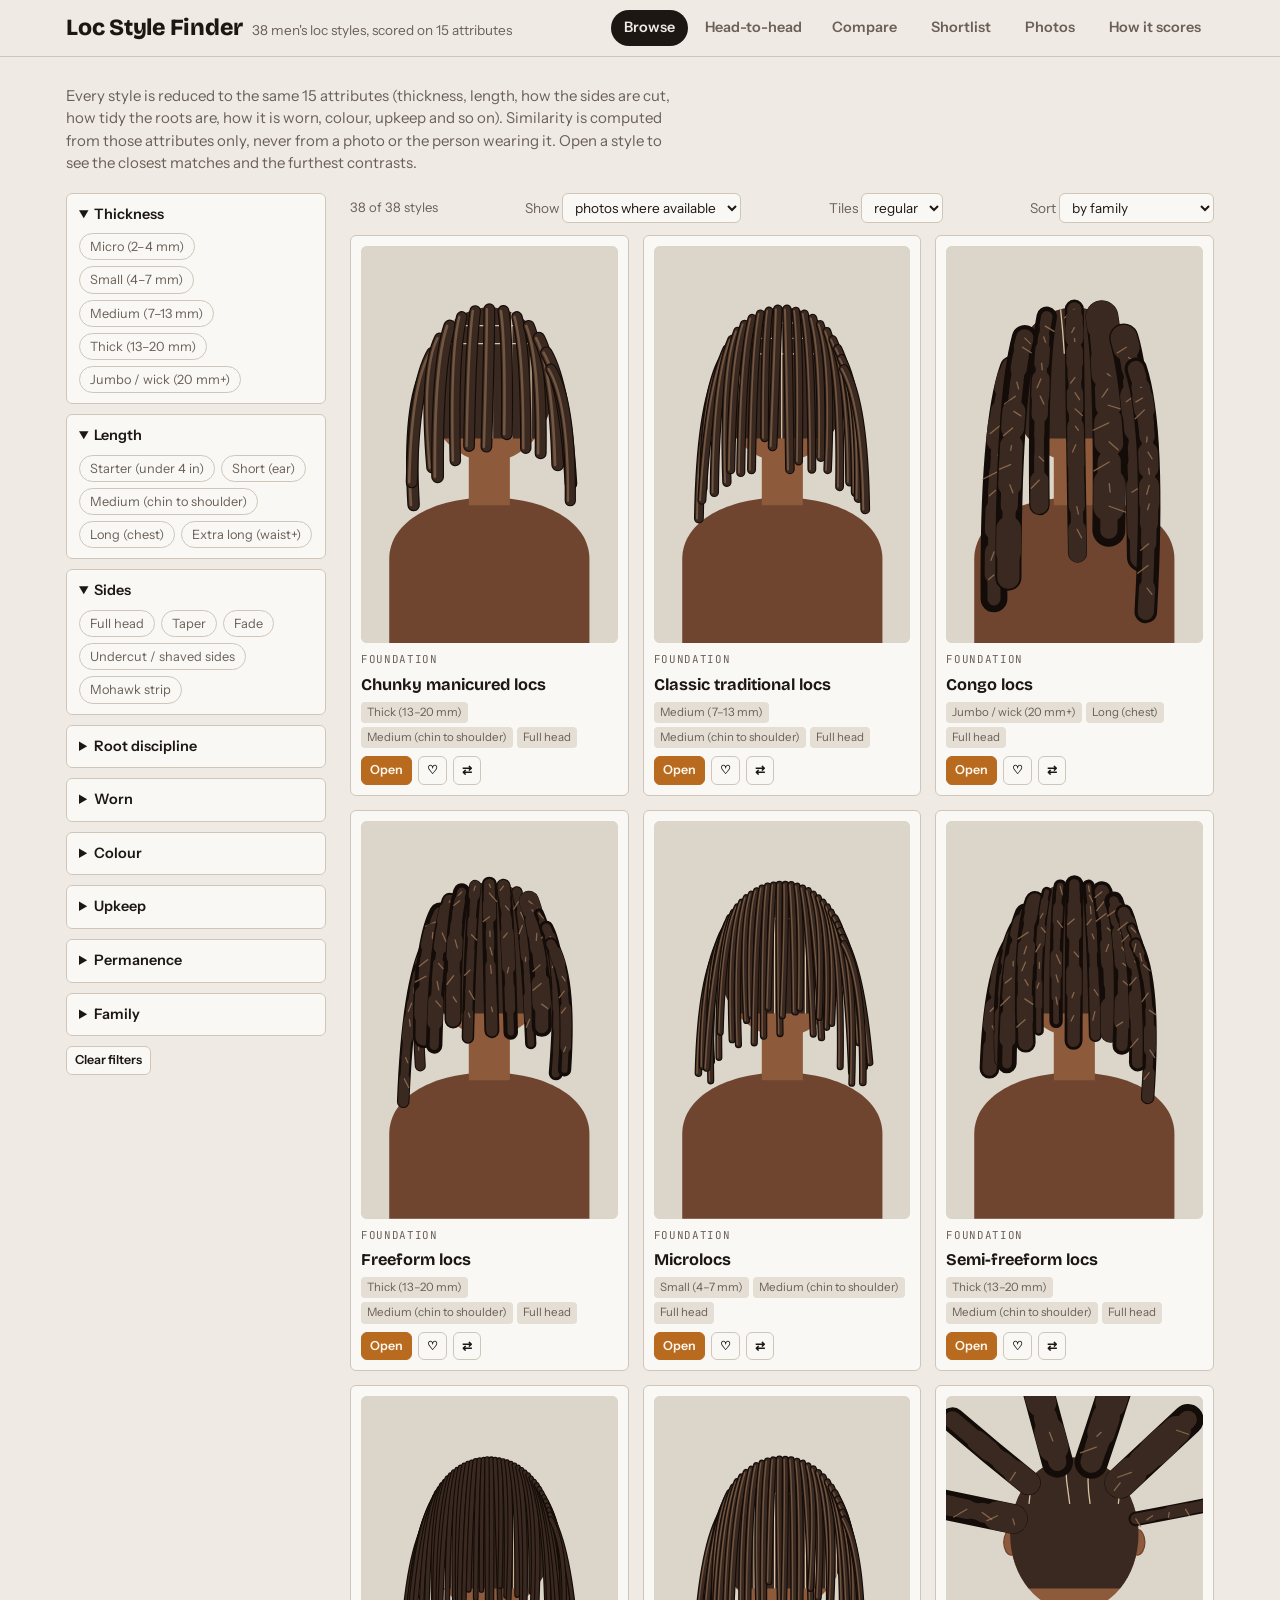
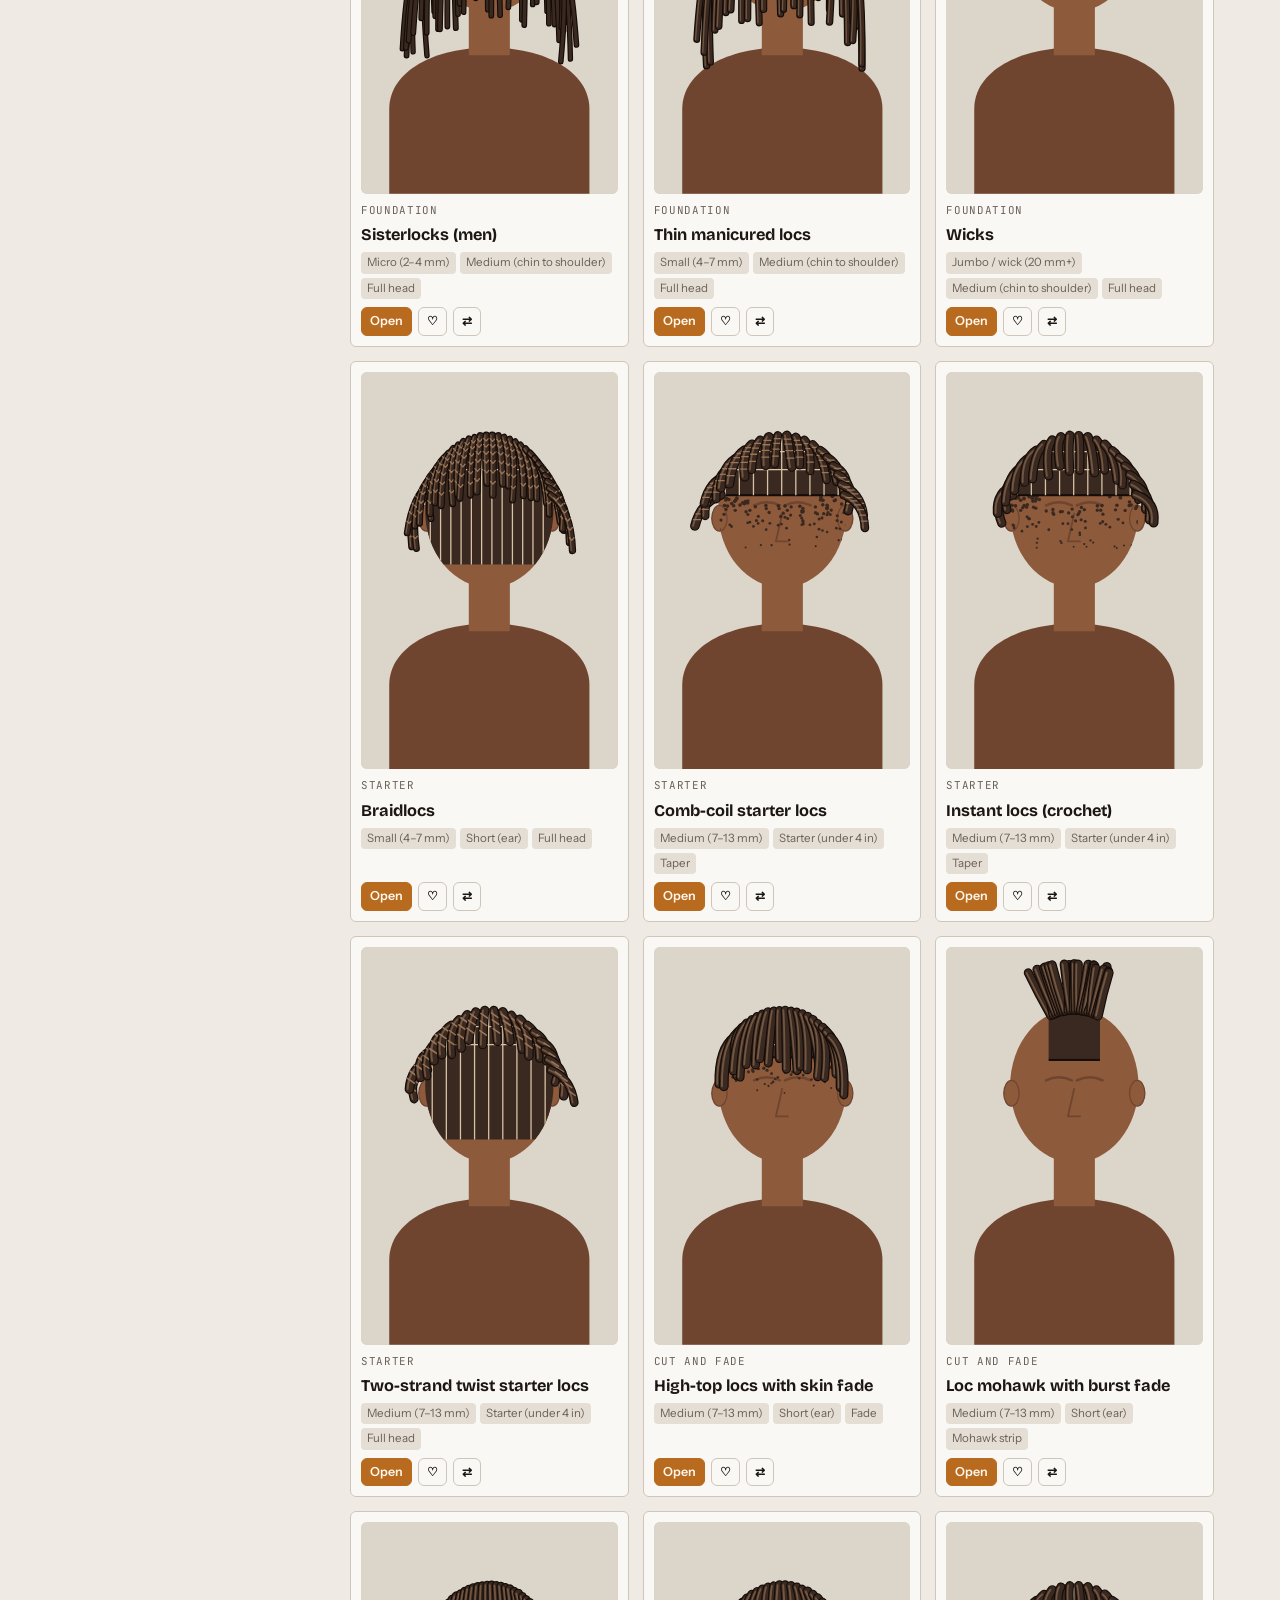
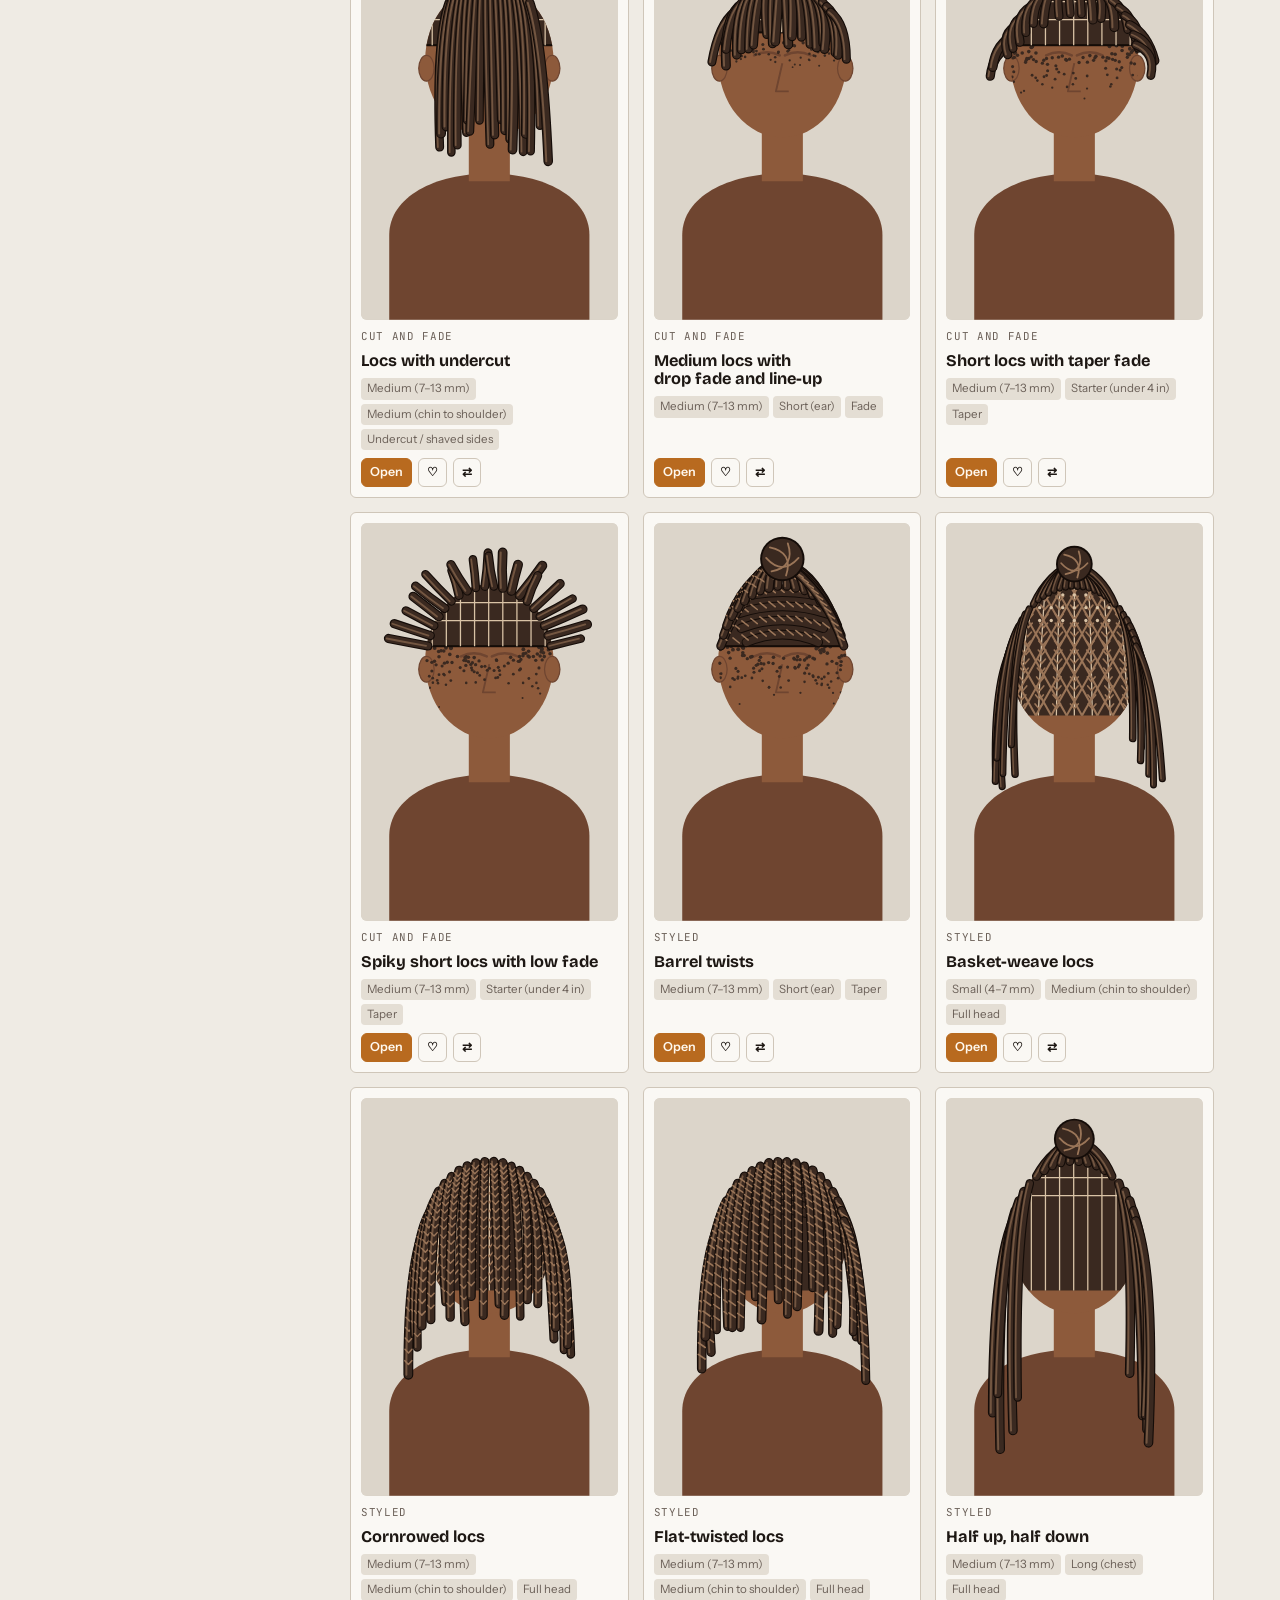
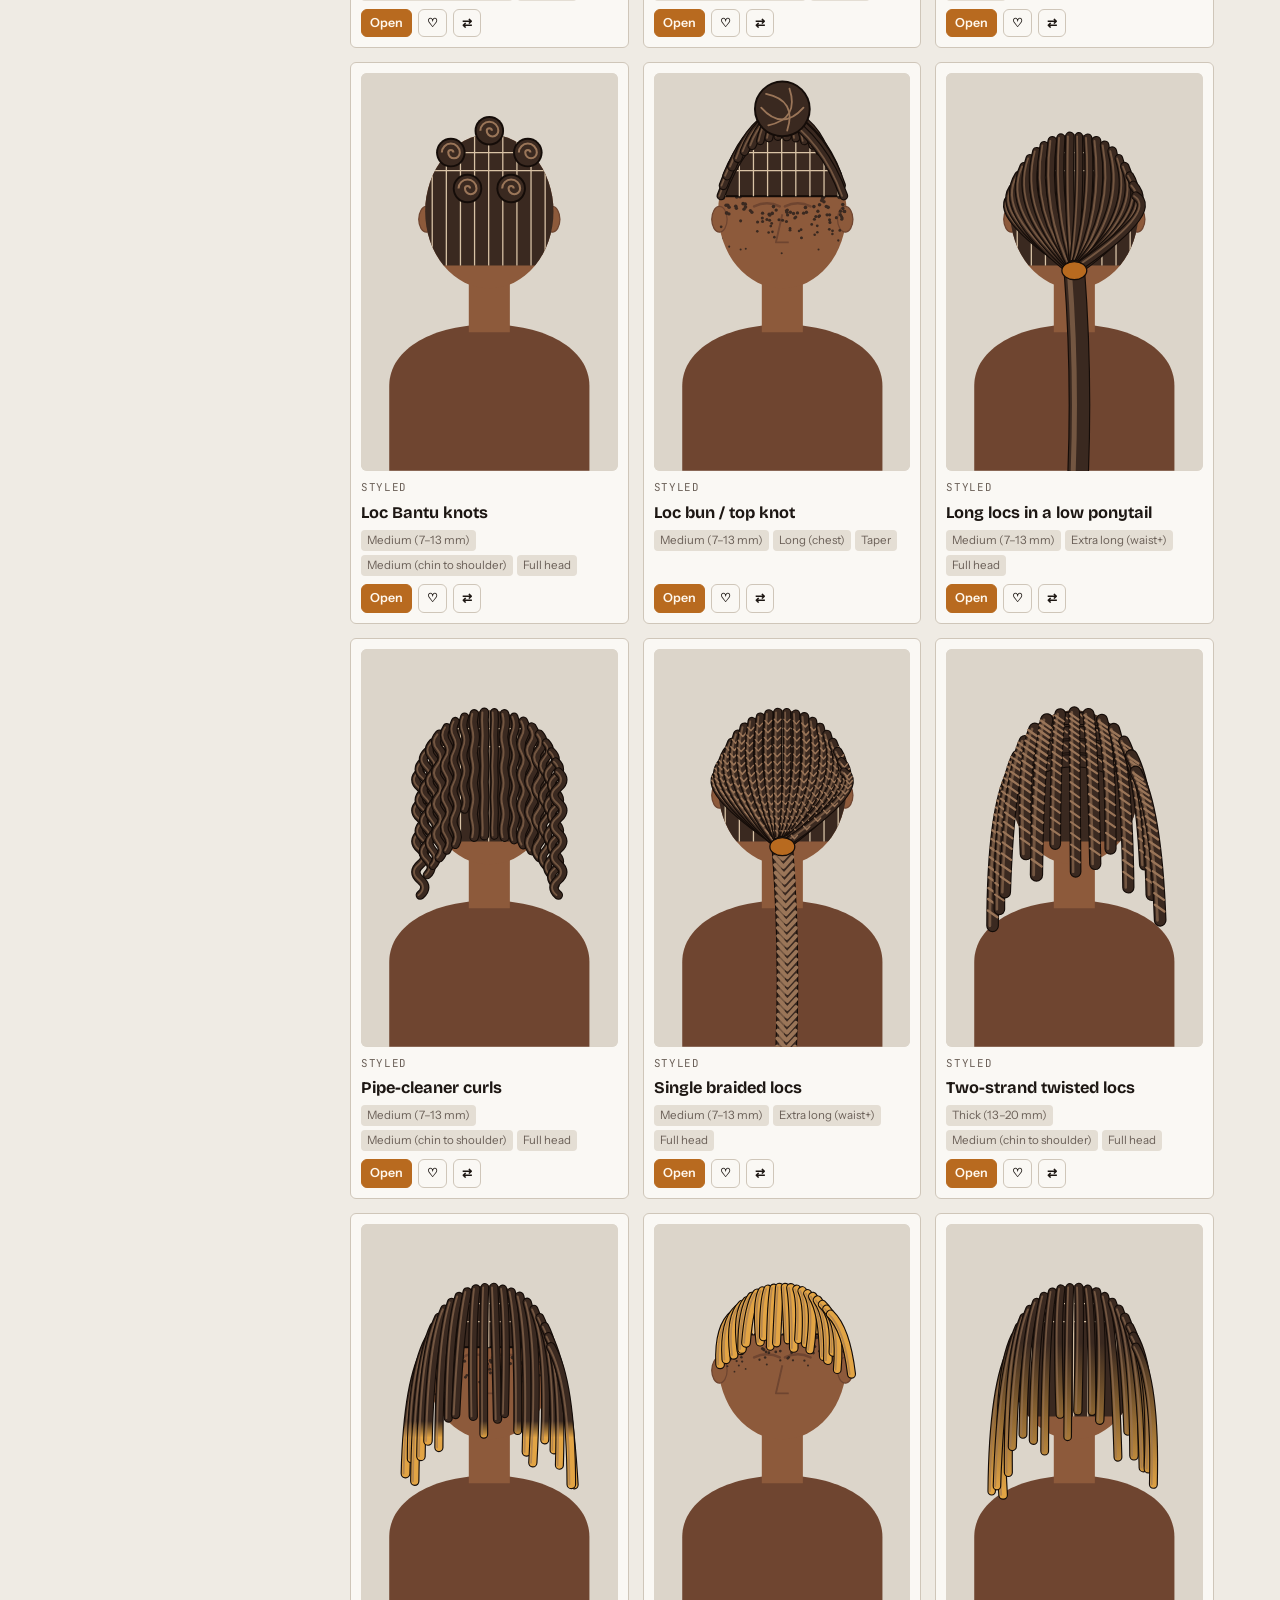
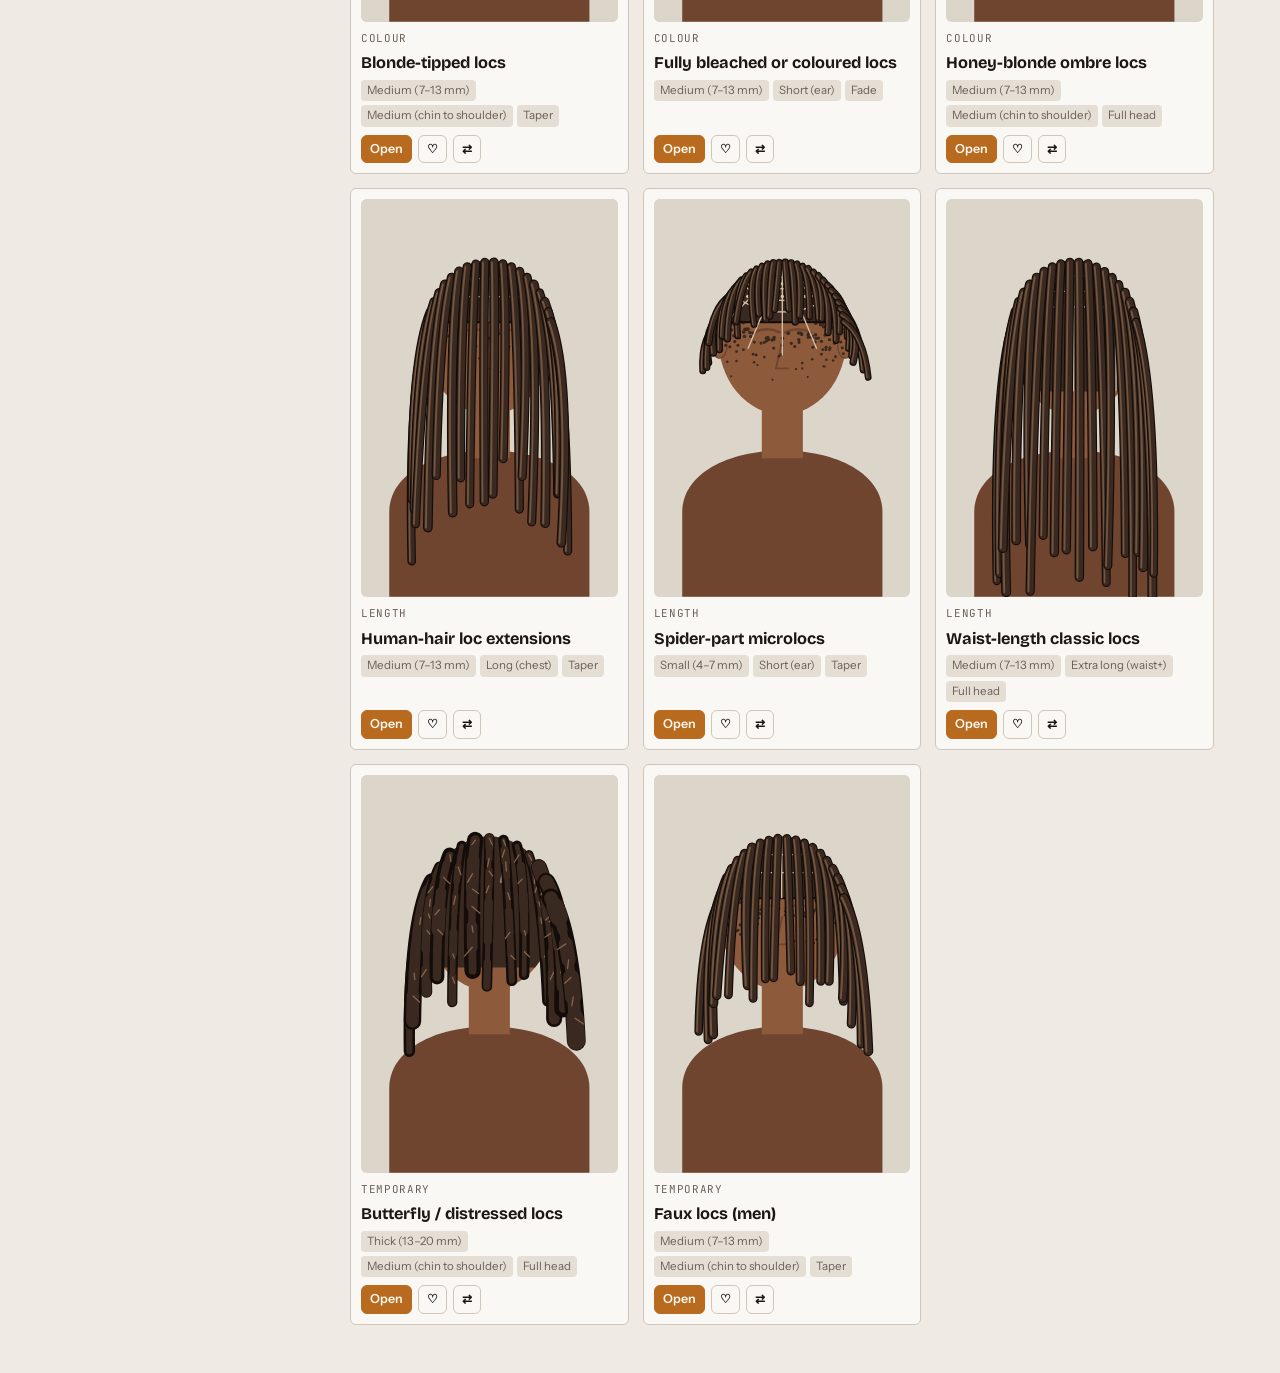
==== commit 0b737d57: "Add photoreal image pipeline: shared catalogue, prompts, generator, photo layer - Move the style cat" ====
--- a/docs/locs/index.html
+++ b/docs/locs/index.html
@@ -95,6 +95,19 @@
 .card:hover{transform:translateY(-2px);box-shadow:var(--shadow)}
 .card .pic{background:var(--pic);border-radius:var(--r);aspect-ratio:200/310;max-width:100%;display:grid;place-items:center;overflow:hidden;cursor:pointer}
 .card .pic svg{width:100%;height:100%}
+.pic{position:relative}
+.pic img{position:absolute;inset:0;width:100%;height:100%;object-fit:cover;display:block}
+.pic .badge{position:absolute;top:6px;left:6px;font-family:var(--mono);font-size:.62rem;letter-spacing:.04em;background:rgba(20,12,6,.6);color:#fff;padding:2px 6px;border-radius:3px;pointer-events:none}
+.prompts{display:grid;gap:12px}
+.prompt{background:var(--surface);border:1px solid var(--line);border-radius:var(--r);padding:12px;display:grid;grid-template-columns:72px minmax(0,1fr);gap:12px}
+.prompt .pic{aspect-ratio:200/310}
+.prompt .pic svg{width:100%;height:100%}
+.prompt pre{white-space:pre-wrap;font-family:var(--mono);font-size:.76rem;line-height:1.45;margin:6px 0 0;color:var(--muted);max-height:9.5em;overflow:auto}
+.prompt h3{font-size:1rem}
+.setup{background:var(--surface);border:1px solid var(--line);border-radius:var(--r);padding:14px 16px;margin-bottom:16px}
+.setup code{font-family:var(--mono);font-size:.8rem;background:var(--surface-2);padding:1px 5px;border-radius:3px}
+.setup pre{font-family:var(--mono);font-size:.78rem;background:var(--surface-2);padding:10px;border-radius:var(--r);overflow-x:auto;margin:8px 0}
+.status{font-family:var(--mono);font-size:.78rem;color:var(--muted)}
 .card h3{font-size:1.02rem;font-weight:700}
 .card .grp{font-family:var(--mono);font-size:.68rem;text-transform:uppercase;letter-spacing:.06em;color:var(--muted)}
 .tags{display:flex;flex-wrap:wrap;gap:4px}
@@ -188,6 +201,7 @@
       <button class="tab" role="tab" data-view="duel">Head-to-head</button>
       <button class="tab" role="tab" data-view="compare">Compare<span class="n" id="nCmp"></span></button>
       <button class="tab" role="tab" data-view="likes">Shortlist<span class="n" id="nLike"></span></button>
+      <button class="tab" role="tab" data-view="prompts">Photos<span class="n" id="nPhoto"></span></button>
       <button class="tab" role="tab" data-view="about">How it scores</button>
     </nav>
   </div>
@@ -202,6 +216,7 @@
       <div>
         <div class="sortrow">
           <span id="count" class="note"></span>
+          <label>Show <select id="imgmode"><option value="photo">photos where available</option><option value="schematic">schematics only</option></select></label>
           <label>Tiles <select id="tile"><option value="225">regular</option><option value="320">large</option><option value="440">huge</option></select></label>
           <label>Sort <select id="sort">
             <option value="group">by family</option>
@@ -248,6 +263,14 @@
     <div id="likesArea"></div>
   </section>
 
+  <!-- PROMPTS / PHOTOS -->
+  <section class="view" id="view-prompts">
+    <h2 style="font-size:1.5rem">Photos and prompts</h2>
+    <p class="lede">The drawings are schematics. For realistic references, each style has a ready-made photo prompt built from the same attributes. Every prompt uses one fixed template (same man, same framing, same light, same backdrop) and only the hair sentences change, so the photos can be judged on the hairstyle alone.</p>
+    <div class="setup" id="photoSetup"></div>
+    <div class="prompts" id="prompts"></div>
+  </section>
+
   <!-- ABOUT -->
   <section class="view" id="view-about">
     <h2 style="font-size:1.5rem">How similarity is scored</h2>
@@ -259,230 +282,8 @@
 <div class="overlay" id="overlay" role="dialog" aria-modal="true"><div class="sheet" id="sheet"></div></div>
 <div class="toast" id="toast"></div>
 
+<script src="catalog.js"></script>
 <script>
-/* ---------------- attribute schema ---------------- */
-const ATTRS = [
-  {key:'thickness', label:'Loc thickness', type:'num', min:1, max:5, w:1.6,
-   levels:['','Micro (2–4 mm)','Small (4–7 mm)','Medium (7–13 mm)','Thick (13–20 mm)','Jumbo / wick (20 mm+)'],
-   why:'Diameter of each loc. Sisterlocks at the thin end, wicks at the thick end.'},
-  {key:'length', label:'Length', type:'num', min:1, max:5, w:1.5,
-   levels:['','Starter (under 4 in)','Short (ear)','Medium (chin to shoulder)','Long (chest)','Extra long (waist+)'],
-   why:'How far the locs fall when hanging.'},
-  {key:'sides', label:'Sides and back', type:'num', min:0, max:4, w:1.3,
-   levels:['Full head','Taper','Fade','Undercut / shaved sides','Mohawk strip'],
-   why:'How much of the sides and back is cut away. 0 is a full head of locs.'},
-  {key:'neatness', label:'Root discipline', type:'num', min:1, max:4, w:1.0,
-   levels:['','Freeform','Semi-freeform','Manicured','Precision grid'],
-   why:'From hair left to lock on its own, to an interlocked grid with retightened parts.'},
-  {key:'roots', label:'Root styling', type:'num', min:0, max:2, w:0.8,
-   levels:['Loose roots','Twisted roots','Braided roots'],
-   why:'Whether the locs are twisted or braided together at the scalp.'},
-  {key:'arrange', label:'How it is worn', type:'num', min:0, max:3, w:1.0,
-   levels:['Hanging free','Half up','Tied up (bun or tail)','Standing up'],
-   why:'Resting position of the locs.'},
-  {key:'color', label:'Colour', type:'num', min:0, max:3, w:0.7,
-   levels:['Natural','Dyed tips','Ombre / highlights','Full colour'],
-   why:'How much of the loc is coloured.'},
-  {key:'maint', label:'Upkeep', type:'num', min:1, max:5, w:0.9,
-   levels:['','Minimal','Low','Moderate','High','Very high'],
-   why:'Retwist, restyle and salon frequency combined.'},
-  {key:'count', label:'Number of locs', type:'log', min:Math.log(4), max:Math.log(450), w:0.6,
-   fmt:v=>'about '+v, why:'Approximate locs on a full head. Scored on a log scale.'},
-  {key:'surface', label:'Surface texture', type:'cat', w:0.6,
-   why:'What the body of the loc looks like up close.'},
-  {key:'formality', label:'Dress code fit', type:'num', min:1, max:5, w:0.5,
-   levels:['','Streetwear','Casual','Smart casual','Office-friendly','Conservative'],
-   why:'A rough read of how the style lands in formal settings.'},
-  {key:'months', label:'Time to achieve', type:'log', min:0, max:Math.log1p(60), w:0.5,
-   fmt:v=>v===0?'same day':v+' months', why:'Months of growth or maturity needed before the look reads as intended. Scored on a log scale.'},
-  {key:'permanent', label:'Permanence', type:'cat', w:0.8, fmt:v=>v?'Permanent':'Temporary',
-   why:'Real locs versus a removable installed style.'},
-  {key:'start', label:'How it is started', type:'cat', w:0.3,
-   why:'The method that forms the locs.'},
-  {key:'parting', label:'Parting pattern', type:'cat', w:0.4,
-   why:'Shape of the sections on the scalp.'},
-];
-const AT = Object.fromEntries(ATTRS.map(a=>[a.key,a]));
-
-/* ---------------- catalogue ----------------
-   thickness 1-5, length 1-5, sides 0-4, neatness 1-4, roots 0-2, arrange 0-3, color 0-3, maint 1-5, formality 1-5 */
-const S = (o)=>o;
-const STYLES = [
- S({id:'classic', group:'Foundation', name:'Classic traditional locs', aka:['Rasta-style locs','medium locs'],
-   blurb:'Pencil-width locs, palm-rolled at the roots, hanging free to the shoulder. The reference point every other style here is measured against.',
-   thickness:3,length:3,sides:0,neatness:3,roots:0,arrange:0,color:0,maint:3,count:80,surface:'Smooth round',formality:4,months:12,permanent:true,start:'Comb coils or twists, palm-rolled',parting:'Brick grid',
-   retwist:'every 4–6 weeks', hair:'4a–4c, works on 3c'}),
- S({id:'freeform', group:'Foundation', name:'Freeform locs', aka:['organic locs','neglect method'],
-   blurb:'No parting and no retwisting. Hair is washed and left to mat and merge on its own, so locs come out uneven in width and the lowest-upkeep of all.',
-   thickness:4,length:3,sides:0,neatness:1,roots:0,arrange:0,color:0,maint:1,count:30,surface:'Matted / organic',formality:2,months:12,permanent:true,start:'Wash and separate only',parting:'None (natural)',
-   retwist:'never', hair:'4a–4c'}),
- S({id:'semifree', group:'Foundation', name:'Semi-freeform locs', aka:['semi-freeforms'],
-   blurb:'Roots are separated and occasionally retwisted to keep the parts readable, but the bodies of the locs grow as they like. Clean hairline, rugged length.',
-   thickness:4,length:3,sides:0,neatness:2,roots:0,arrange:0,color:0,maint:2,count:45,surface:'Matted / organic',formality:3,months:12,permanent:true,start:'Twists, then infrequent palm-rolling',parting:'Loose organic',
-   retwist:'every 2–4 months', hair:'4a–4c'}),
- S({id:'wicks', group:'Foundation', name:'Wicks', aka:['bonks','globs','South Florida wicks'],
-   blurb:'The thickest loc there is. Mature locs are combined with a multi-prong crochet needle or rubber bands into as few as 4 to 20 upright cylinders that stand like candle wicks.',
-   thickness:5,length:3,sides:0,neatness:2,roots:0,arrange:3,color:0,maint:1,count:10,surface:'Matted / organic',formality:1,months:24,permanent:true,start:'Combining mature locs (crochet or band method)',parting:'Large blocks',
-   retwist:'none; wash and separate', hair:'4a–4c'}),
- S({id:'congo', group:'Foundation', name:'Congo locs', aka:['congos','merged locs'],
-   blurb:'Two or more locs fused along their length into one wide loc. Unlike wicks they hang rather than stand, and often sit beside unmerged locs on the same head.',
-   thickness:5,length:4,sides:0,neatness:2,roots:0,arrange:0,color:0,maint:1,count:14,surface:'Matted / organic',formality:1,months:24,permanent:true,start:'Letting or crocheting mature locs together',parting:'Large blocks',
-   retwist:'rarely', hair:'4a–4c'}),
- S({id:'chunky', group:'Foundation', name:'Chunky manicured locs', aka:['thick locs','jumbo locs'],
-   blurb:'Marker-width locs that are still parted and retwisted on a schedule. The heft of freeform with the clean roots of a salon style.',
-   thickness:4,length:3,sides:0,neatness:3,roots:0,arrange:0,color:0,maint:3,count:35,surface:'Smooth round',formality:3,months:14,permanent:true,start:'Large two-strand twists',parting:'Large square grid',
-   retwist:'every 5–7 weeks', hair:'4a–4c'}),
- S({id:'thin', group:'Foundation', name:'Thin manicured locs', aka:['small locs','pencil-thin locs'],
-   blurb:'Chopstick-width locs in a tidy grid. More locs means more movement and more styling options, at the cost of longer retwist sessions.',
-   thickness:2,length:3,sides:0,neatness:3,roots:0,arrange:0,color:0,maint:3,count:150,surface:'Smooth round',formality:4,months:12,permanent:true,start:'Small comb coils or twists',parting:'Small square grid',
-   retwist:'every 4–6 weeks', hair:'3c–4c'}),
- S({id:'micro', group:'Foundation', name:'Microlocs', aka:['micro locs'],
-   blurb:'Shoelace-to-straw width locs, usually 150 or more, started by braiding, twisting or interlocking. Lighter and more free-flowing than traditional locs.',
-   thickness:2,length:3,sides:0,neatness:3,roots:0,arrange:0,color:0,maint:2,count:220,surface:'Smooth round',formality:5,months:18,permanent:true,start:'Interlocking, braids or small twists',parting:'Small grid, any pattern',
-   retwist:'retighten every 6–8 weeks', hair:'all textures; good for fine hair'}),
- S({id:'sister', group:'Foundation', name:'Sisterlocks (men)', aka:['Brotherlocks'],
-   blurb:'Trademarked system installed by a certified consultant on a precise grid with an interlocking tool. 400 or more very fine locs that read almost like loose hair.',
-   thickness:1,length:3,sides:0,neatness:4,roots:0,arrange:0,color:0,maint:2,count:420,surface:'Smooth round',formality:5,months:18,permanent:true,start:'Certified interlocking install (24–36 hours)',parting:'Precision symmetric grid',
-   retwist:'retighten every 4–6 weeks', hair:'all textures'}),
- S({id:'instant', group:'Starter', name:'Instant locs (crochet)', aka:['crochet locs'],
-   blurb:'Loose hair is crocheted into tight, mature-looking locs in a single sitting. Skips the fuzzy budding stage; needs a light taper to look finished.',
-   thickness:3,length:1,sides:1,neatness:3,roots:0,arrange:0,color:0,maint:3,count:70,surface:'Smooth round',formality:4,months:0,permanent:true,start:'Crochet hook on loose sections',parting:'Square grid',
-   retwist:'crochet touch-up every 6–8 weeks', hair:'3c–4c, 3+ inches'}),
- S({id:'coils', group:'Starter', name:'Comb-coil starter locs', aka:['finger coils','baby locs'],
-   blurb:'Short sections coiled with a rat-tail comb into tight springs. Neat and uniform, but they unravel when wet and need frequent retwisting until they bud.',
-   thickness:3,length:1,sides:1,neatness:3,roots:0,arrange:0,color:0,maint:5,count:90,surface:'Coiled',formality:4,months:0,permanent:true,start:'Comb coils',parting:'Square grid',
-   retwist:'every 2–4 weeks', hair:'4b–4c best'}),
- S({id:'twiststart', group:'Starter', name:'Two-strand twist starter locs', aka:['twist locs'],
-   blurb:'Sections twisted around themselves from root to tip and left to lock. Holds better than coils and the twist pattern stays visible for months.',
-   thickness:3,length:1,sides:0,neatness:3,roots:0,arrange:0,color:0,maint:4,count:70,surface:'Twisted rope',formality:4,months:0,permanent:true,start:'Two-strand twists',parting:'Square grid',
-   retwist:'every 3–5 weeks', hair:'3c–4c, medium length'}),
- S({id:'braidlocs', group:'Starter', name:'Braidlocs', aka:['plait locs','braid starter locs'],
-   blurb:'Three-strand braids left to lock from the tip up. Very secure in the early months; the braid imprint shows on the loc for a year or more.',
-   thickness:2,length:2,sides:0,neatness:3,roots:0,arrange:0,color:0,maint:3,count:110,surface:'Braided imprint',formality:4,months:3,permanent:true,start:'Box braids',parting:'Square grid',
-   retwist:'every 6–8 weeks', hair:'all textures, including looser curls'}),
- S({id:'taper', group:'Cut and fade', name:'Short locs with taper fade', aka:['low taper locs'],
-   blurb:'Ear-length locs on top, hair shortened gradually down to the neckline and around the ears. The most common way men wear short locs to work.',
-   thickness:3,length:1,sides:1,neatness:3,roots:0,arrange:0,color:0,maint:4,count:60,surface:'Smooth round',formality:5,months:6,permanent:true,start:'Coils or twists',parting:'Square grid',
-   retwist:'every 3–4 weeks; cut every 2–3', hair:'4a–4c'}),
- S({id:'hightop', group:'Cut and fade', name:'High-top locs with skin fade', aka:['high top dreads'],
-   blurb:'Sides faded to skin high on the head, locs concentrated on top and left to fall forward or to the side. Maximum contrast between cut and texture.',
-   thickness:3,length:2,sides:2,neatness:3,roots:0,arrange:0,color:0,maint:4,count:50,surface:'Smooth round',formality:3,months:8,permanent:true,start:'Twists',parting:'Square grid, top only',
-   retwist:'every 3–4 weeks; fade every 2', hair:'4a–4c'}),
- S({id:'undercut', group:'Cut and fade', name:'Locs with undercut', aka:['shaved-sides locs'],
-   blurb:'Sides and back buzzed to one short length with a hard edge, longer locs on top that can hang over the undercut or be tied up to show it off.',
-   thickness:3,length:3,sides:3,neatness:3,roots:0,arrange:0,color:0,maint:3,count:45,surface:'Smooth round',formality:3,months:12,permanent:true,start:'Twists',parting:'Square grid, top only',
-   retwist:'every 4–6 weeks; buzz every 3', hair:'4a–4c'}),
- S({id:'mohawk', group:'Cut and fade', name:'Loc mohawk with burst fade', aka:['frohawk locs','loc hawk'],
-   blurb:'A strip of locs down the centre, fade curving around the ears, locs pushed upward or back. The loudest cut in the catalogue.',
-   thickness:3,length:2,sides:4,neatness:3,roots:0,arrange:3,color:0,maint:4,count:35,surface:'Smooth round',formality:1,months:8,permanent:true,start:'Twists',parting:'Centre strip',
-   retwist:'every 3–4 weeks; fade every 2', hair:'4a–4c'}),
- S({id:'dropfade', group:'Cut and fade', name:'Medium locs with drop fade and line-up', aka:['locs with lineup'],
-   blurb:'A fade that drops behind the ear, crisp edged hairline, ear-to-chin locs on top. Clean enough for the office, still clearly a loc style.',
-   thickness:3,length:2,sides:2,neatness:3,roots:0,arrange:0,color:0,maint:4,count:60,surface:'Smooth round',formality:4,months:8,permanent:true,start:'Coils or twists',parting:'Square grid',
-   retwist:'every 4 weeks; line-up every 2', hair:'4a–4c'}),
- S({id:'spiky', group:'Cut and fade', name:'Spiky short locs with low fade', aka:['starter locs spiked'],
-   blurb:'Short stiff locs that stand straight up or out from the head, with a low fade to keep the edges tidy. Works best before the locs gain weight and drop.',
-   thickness:3,length:1,sides:1,neatness:3,roots:0,arrange:3,color:0,maint:4,count:70,surface:'Smooth round',formality:2,months:4,permanent:true,start:'Coils or twists',parting:'Square grid',
-   retwist:'every 3–4 weeks', hair:'4b–4c'}),
- S({id:'barrel', group:'Styled', name:'Barrel twists', aka:['barrel rolls','two-barrel'],
-   blurb:'Locs gathered into two or more fat rope-twists running straight back along the scalp. Sculptural, sits flat, and lasts two to three weeks.',
-   thickness:3,length:2,sides:1,neatness:3,roots:1,arrange:2,color:0,maint:4,count:60,surface:'Twisted rope',formality:4,months:6,permanent:true,start:'Styled on existing locs',parting:'Two to four lengthwise rows',
-   retwist:'restyle every 2–3 weeks', hair:'any locs over 4 in'}),
- S({id:'flattwist', group:'Styled', name:'Flat-twisted locs', aka:['flat twist rows'],
-   blurb:'Narrow rows of locs flat-twisted along the scalp, ends left hanging. Shows off clean parts and keeps hair off the face.',
-   thickness:3,length:3,sides:0,neatness:3,roots:1,arrange:0,color:0,maint:4,count:60,surface:'Twisted rope',formality:4,months:10,permanent:true,start:'Styled on existing locs',parting:'Straight or curved rows',
-   retwist:'restyle every 2–3 weeks', hair:'any locs over 5 in'}),
- S({id:'cornrow', group:'Styled', name:'Cornrowed locs', aka:['braided-root locs','feed-in loc braids'],
-   blurb:'Locs braided into cornrows at the scalp, released part-way to hang free. Protective, neat and good for a week or two between wears.',
-   thickness:3,length:3,sides:0,neatness:3,roots:2,arrange:0,color:0,maint:4,count:60,surface:'Braided imprint',formality:4,months:10,permanent:true,start:'Styled on existing locs',parting:'Straight back rows',
-   retwist:'restyle every 2–3 weeks', hair:'any locs over 5 in'}),
- S({id:'pairs', group:'Styled', name:'Two-strand twisted locs', aka:['loc twists','double twists'],
-   blurb:'Locs twisted together in pairs and banded at the ends, which makes them read as twice as thick and gives a rope texture across the whole head.',
-   thickness:4,length:3,sides:0,neatness:3,roots:1,arrange:0,color:0,maint:3,count:40,surface:'Twisted rope',formality:3,months:10,permanent:true,start:'Styled on existing locs',parting:'Square grid',
-   retwist:'restyle every 2–4 weeks', hair:'any locs over 5 in'}),
- S({id:'basket', group:'Styled', name:'Basket-weave locs', aka:['loc basket weave','woven crown'],
-   blurb:'Thin locs woven over and under each other across the crown into a lattice, with the remaining length hanging. Needs plenty of small locs to work.',
-   thickness:2,length:3,sides:0,neatness:4,roots:2,arrange:1,color:0,maint:4,count:120,surface:'Woven',formality:3,months:12,permanent:true,start:'Styled on existing locs',parting:'Woven lattice',
-   retwist:'restyle every 2–3 weeks', hair:'small or micro locs'}),
- S({id:'halfup', group:'Styled', name:'Half up, half down', aka:['half bun locs'],
-   blurb:'Top half of the locs pulled into a knot, the rest left to hang. The everyday middle ground for anyone with locs past the chin.',
-   thickness:3,length:4,sides:0,neatness:3,roots:0,arrange:1,color:0,maint:3,count:70,surface:'Smooth round',formality:4,months:18,permanent:true,start:'Styled on existing locs',parting:'Square grid',
-   retwist:'every 4–6 weeks', hair:'locs past the chin'}),
- S({id:'bun', group:'Styled', name:'Loc bun / top knot', aka:['loc knot','man bun locs'],
-   blurb:'All the locs gathered high and wrapped into a knot, usually with a light taper so the neckline stays clean. The most conservative way to wear long locs.',
-   thickness:3,length:4,sides:1,neatness:3,roots:0,arrange:2,color:0,maint:3,count:70,surface:'Smooth round',formality:5,months:18,permanent:true,start:'Styled on existing locs',parting:'Square grid',
-   retwist:'every 4–6 weeks', hair:'locs past the shoulder'}),
- S({id:'ponytail', group:'Styled', name:'Long locs in a low ponytail', aka:['loc tail'],
-   blurb:'Chest-to-waist locs tied at the nape. Low effort, keeps weight off the face, and shows length without the bulk of a bun.',
-   thickness:3,length:5,sides:0,neatness:3,roots:0,arrange:2,color:0,maint:2,count:70,surface:'Smooth round',formality:4,months:36,permanent:true,start:'Styled on existing locs',parting:'Square grid',
-   retwist:'every 6–8 weeks', hair:'locs past the chest'}),
- S({id:'fishtail', group:'Styled', name:'Single braided locs', aka:['loc fishtail','one big braid'],
-   blurb:'All the locs plaited into one braid down the back, three-strand or fishtail. Needs real length, holds for days.',
-   thickness:3,length:5,sides:0,neatness:3,roots:0,arrange:2,color:0,maint:2,count:70,surface:'Braided imprint',formality:4,months:36,permanent:true,start:'Styled on existing locs',parting:'Square grid',
-   retwist:'every 6–8 weeks', hair:'locs past the chest'}),
- S({id:'pipe', group:'Styled', name:'Pipe-cleaner curls', aka:['loc curls','spiral set'],
-   blurb:'Locs wrapped around pipe cleaners overnight and released into tight spirals that loosen over a week or two. Same locs, completely different silhouette.',
-   thickness:3,length:3,sides:0,neatness:3,roots:0,arrange:0,color:0,maint:4,count:70,surface:'Curled',formality:3,months:12,permanent:true,start:'Styled on existing locs',parting:'Square grid',
-   retwist:'reset every 1–2 weeks', hair:'locs past the ear'}),
- S({id:'bantu', group:'Styled', name:'Loc Bantu knots', aka:['loc knots','petal knots'],
-   blurb:'Sections of locs coiled around themselves into tight knots across the head. Worn as a style for a few days, then released into waves.',
-   thickness:3,length:3,sides:0,neatness:3,roots:0,arrange:2,color:0,maint:4,count:70,surface:'Coiled',formality:2,months:10,permanent:true,start:'Styled on existing locs',parting:'Large square or triangle grid',
-   retwist:'restyle weekly', hair:'locs past the ear'}),
- S({id:'tips', group:'Colour', name:'Blonde-tipped locs', aka:['dip-dyed locs','dyed ends'],
-   blurb:'Only the last few inches lifted to blonde or a bright shade. Less damage and easier touch-ups than a full head of colour, and the roots stay natural.',
-   thickness:3,length:3,sides:1,neatness:3,roots:0,arrange:0,color:1,maint:3,count:70,surface:'Smooth round',formality:3,months:12,permanent:true,start:'Colour on existing locs',parting:'Square grid',
-   retwist:'every 4–6 weeks; colour every 3–4 months', hair:'any mature locs'}),
- S({id:'ombre', group:'Colour', name:'Honey-blonde ombre locs', aka:['gradient locs','highlighted locs'],
-   blurb:'Colour that lightens gradually from natural at the root to honey or caramel at the ends. The most popular colour treatment on medium-length men\'s locs.',
-   thickness:3,length:3,sides:0,neatness:3,roots:0,arrange:0,color:2,maint:3,count:70,surface:'Smooth round',formality:3,months:12,permanent:true,start:'Colour on existing locs',parting:'Square grid',
-   retwist:'every 4–6 weeks; colour every 3 months', hair:'any mature locs'}),
- S({id:'fullcolor', group:'Colour', name:'Fully bleached or coloured locs', aka:['blonde locs','platinum locs','red locs'],
-   blurb:'Every loc lifted and toned, usually with a fade so the roots do not fight the colour. High impact, high upkeep, and drying on the hair.',
-   thickness:3,length:2,sides:2,neatness:3,roots:0,arrange:0,color:3,maint:4,count:60,surface:'Smooth round',formality:1,months:8,permanent:true,start:'Colour on existing locs',parting:'Square grid',
-   retwist:'every 4 weeks; roots every 6–8', hair:'healthy mature locs'}),
- S({id:'waist', group:'Length', name:'Waist-length classic locs', aka:['long locs','veteran locs'],
-   blurb:'Traditional locs grown out five years or more, hanging to the waist. Weight and length do the styling; upkeep drops as the locs mature.',
-   thickness:3,length:5,sides:0,neatness:3,roots:0,arrange:0,color:0,maint:2,count:80,surface:'Smooth round',formality:3,months:60,permanent:true,start:'Comb coils or twists, years ago',parting:'Brick grid',
-   retwist:'every 6–8 weeks', hair:'4a–4c'}),
- S({id:'spider', group:'Length', name:'Spider-part microlocs', aka:['spider web parts'],
-   blurb:'Small locs installed on a radiating web of curved parts rather than a square grid. The pattern is the point and shows best with a short cut and a taper.',
-   thickness:2,length:2,sides:1,neatness:4,roots:0,arrange:0,color:0,maint:3,count:180,surface:'Smooth round',formality:3,months:12,permanent:true,start:'Interlocking or small twists',parting:'Spider web',
-   retwist:'retighten every 5–7 weeks', hair:'3c–4c'}),
- S({id:'extensions', group:'Length', name:'Human-hair loc extensions', aka:['permanent loc extensions','instant long locs'],
-   blurb:'Pre-made human-hair locs crocheted onto your own short locs or loose hair for instant length. Permanent once attached; grows out with your hair.',
-   thickness:3,length:4,sides:1,neatness:3,roots:0,arrange:0,color:0,maint:3,count:70,surface:'Smooth round',formality:4,months:0,permanent:true,start:'Crochet-attached extensions',parting:'Square grid',
-   retwist:'every 4–6 weeks', hair:'3+ inches of own hair'}),
- S({id:'faux', group:'Temporary', name:'Faux locs (men)', aka:['wrapped locs','soft locs'],
-   blurb:'Synthetic or human hair wrapped around braided sections to imitate locs for six to eight weeks. A way to test a loc look before committing.',
-   thickness:3,length:3,sides:1,neatness:3,roots:0,arrange:0,color:0,maint:2,count:70,surface:'Smooth round',formality:3,months:0,permanent:false,start:'Wrapped over braids',parting:'Square grid',
-   retwist:'none; remove at 6–8 weeks', hair:'any texture, 3+ inches'}),
- S({id:'butterfly', group:'Temporary', name:'Butterfly / distressed locs', aka:['distressed faux locs','boho locs'],
-   blurb:'Temporary locs crocheted with deliberately loopy, frayed texture that imitates the look of freeform. Removable, and heavier than they look.',
-   thickness:4,length:3,sides:0,neatness:2,roots:0,arrange:0,color:0,maint:2,count:50,surface:'Matted / organic',formality:2,months:0,permanent:false,start:'Crochet-wrapped over braids',parting:'Square grid',
-   retwist:'none; remove at 6–8 weeks', hair:'any texture, 3+ inches'}),
-];
-const BY = Object.fromEntries(STYLES.map(s=>[s.id,s]));
-
-/* ---------------- sources ---------------- */
-const SOURCES = [
- ['StyleSeat, "Locs for men"','https://www.styleseat.com/blog/locs-for-men/'],
- ['StyleSeat, "Microlocs vs Sisterlocks"','https://www.styleseat.com/blog/microlocs-vs-sisterlocks/'],
- ['SalonCentric Pro Beauty Central, "7 loc styles for your client" (diameter ranges)','https://probeautycentral.saloncentric.com/7-loc-styles-for-your-client'],
- ['Curl Centric, "Dreadlock size chart"','https://curlcentric.com/dreadlock-size-chart'],
- ['Curl Centric, "Methods to start locs"','https://www.curlcentric.com/methods-to-start-locs/'],
- ['Curl Centric, "Wick dreads"','https://www.curlcentric.com/wick-dreads/'],
- ['Curl Centric, "How to get Congo dreads"','https://www.curlcentric.com/how-to-get-congo-dreads/'],
- ['Curl Centric, "How to maintain semi-freeform locs"','https://www.curlcentric.com/how-to-maintain-semi-freeform-locs/'],
- ['Curl Centric, "Palm rolling vs interlocking"','https://www.curlcentric.com/palm-rolling-vs-interlocking/'],
- ['Wikipedia, "Wicks (hairstyle)"','https://en.wikipedia.org/wiki/Wicks_(hairstyle)'],
- ['Blavity, "Freeform locs"','https://blavity.com/freeform-locs'],
- ['Blavity, "Spider part locs styles"','https://blavity.com/women/spider-part-locs-styles'],
- ['Un-ruly, "Barrel twist locs"','https://un-ruly.com/barrel-twist-locs-styles-how-to-all-the-juicy-tips/'],
- ['The Fashionisto, "Dread styles for men"','https://www.thefashionisto.com/?p=1452928'],
- ['The Right Hairstyles, "Men\'s dreadlocks styles"','https://therighthairstyles.com/mens-dreadlocks-styles/'],
- ['Pattern Beauty, "Microlocs vs Sisterlocks"','https://patternbeauty.com/blogs/news/microlocs-vs-sisterlocks'],
-];
-
 /* ---------------- similarity ---------------- */
 function val(s,a){
   const v=s[a.key];
@@ -761,6 +562,36 @@
 const scalp=s=>fresh(svgCache[s.id+'/s']||(svgCache[s.id+'/s']=scalpSVG(s)));
 const swatch=s=>fresh(svgCache[s.id+'/w']||(svgCache[s.id+'/w']=swatchSVG(s)));
 
+/* ---------------- photos ----------------
+   Two sources: img/manifest.json (generated by tools/gen_images.py and committed) and
+   pictures the viewer adds on a style sheet (kept in this browser's IndexedDB only). */
+let manifest={}, userPhotos={}, imgMode=store.get('imgmode','photo');
+const hasPhoto=id=>!!(userPhotos[id]||manifest[id]);
+function photoURL(id){ return userPhotos[id]?userPhotos[id].url:manifest[id]?manifest[id].file:null; }
+function vis(s){ // schematic underneath, photo on top; a photo that fails to load removes itself
+  const u=imgMode==='photo'?photoURL(s.id):null;
+  return pic(s)+(u?`<img src="${esc(u)}" alt="${esc(s.name)}" loading="lazy" onerror="this.remove()"><span class="badge">${userPhotos[s.id]?'your photo':'photo'}</span>`:'');
+}
+const idb={
+  open(){ return new Promise((res,rej)=>{ try{ const r=indexedDB.open('locs',1); r.onupgradeneeded=()=>r.result.createObjectStore('photos'); r.onsuccess=()=>res(r.result); r.onerror=()=>rej(r.error);}catch(e){rej(e)} }); },
+  async all(){ const db=await this.open(); return new Promise((res,rej)=>{ const out={}; const c=db.transaction('photos').objectStore('photos').openCursor(); c.onsuccess=()=>{ const cur=c.result; if(cur){ out[cur.key]=cur.value; cur.continue(); } else res(out); }; c.onerror=()=>rej(c.error); }); },
+  async put(id,blob){ const db=await this.open(); return new Promise((res,rej)=>{ const t=db.transaction('photos','readwrite'); t.objectStore('photos').put(blob,id); t.oncomplete=res; t.onerror=()=>rej(t.error); }); },
+  async del(id){ const db=await this.open(); return new Promise((res,rej)=>{ const t=db.transaction('photos','readwrite'); t.objectStore('photos').delete(id); t.oncomplete=res; t.onerror=()=>rej(t.error); }); },
+};
+async function loadPhotos(){
+  try{ const r=await fetch('img/manifest.json',{cache:'no-cache'}); if(r.ok) manifest=await r.json(); }catch(e){}
+  try{ const all=await idb.all(); for(const [id,blob] of Object.entries(all)) userPhotos[id]={url:URL.createObjectURL(blob)}; }catch(e){}
+  updateCounts(); refreshAll();
+}
+async function addPhoto(id,file){
+  if(!file||!file.type.startsWith('image/')){toast('Choose an image file');return;}
+  try{ await idb.put(id,file); if(userPhotos[id]) URL.revokeObjectURL(userPhotos[id].url); userPhotos[id]={url:URL.createObjectURL(file)}; toast('Photo saved in this browser'); }
+  catch(e){ toast('This browser would not store the photo'); }
+  updateCounts(); if($('#overlay').classList.contains('on')) openDetail(id); refreshAll();
+}
+async function removePhoto(id){ try{ await idb.del(id); }catch(e){} if(userPhotos[id]){URL.revokeObjectURL(userPhotos[id].url); delete userPhotos[id];} toast('Photo removed'); updateCounts(); if($('#overlay').classList.contains('on')) openDetail(id); refreshAll(); }
+function copyText(t){ return navigator.clipboard.writeText(t).then(()=>toast('Copied'),()=>{ const ta=document.createElement('textarea'); ta.value=t; document.body.appendChild(ta); ta.select(); try{document.execCommand('copy');toast('Copied')}catch(e){toast('Select and copy the text by hand')} ta.remove(); }); }
+
 /* ---------------- helpers ---------------- */
 const $=sel=>document.querySelector(sel);
 const esc=t=>String(t).replace(/[&<>"]/g,c=>({'&':'&amp;','<':'&lt;','>':'&gt;','"':'&quot;'}[c]));
@@ -780,7 +611,7 @@
 function card(s,opts={}){
   const liked=likes.has(s.id), inC=cmp.includes(s.id);
   return `<article class="card" data-id="${s.id}">
-    <div class="pic" tabindex="0" role="button" aria-label="Open ${esc(s.name)}" data-open="${s.id}">${pic(s)}</div>
+    <div class="pic" tabindex="0" role="button" aria-label="Open ${esc(s.name)}" data-open="${s.id}">${vis(s)}</div>
     <div class="grp">${esc(s.group)}${opts.sim!=null?` · <span class="sim-pct">${Math.round(opts.sim*100)}% similar</span>`:''}</div>
     <h3>${esc(s.name)}</h3>
     <div class="tags">${opts.tags||keyTags(s)}</div>
@@ -840,14 +671,20 @@
     </div>
     <div class="detail">
       <div>
-        <div class="pic">${picGuided(s)}</div>
-        <div class="views">
+        <div class="pic">${photoURL(id)?`${picGuided(s)}<img src="${esc(photoURL(id))}" alt="${esc(s.name)}" onerror="this.remove()"><span class="badge">${userPhotos[id]?'your photo':manifest[id]?('generated · '+esc(manifest[id].model||manifest[id].provider||'')):''}</span>`:picGuided(s)}</div>
+        <div class="views" ${photoURL(id)?'style="grid-template-columns:1fr 1fr 1fr"':''}>
+          ${photoURL(id)?`<div><div class="v">${picGuided(s)}</div><div class="cap">Attribute schematic</div></div>`:''}
           <div><div class="v">${scalp(s)}</div><div class="cap">Scalp map, from above</div></div>
           <div><div class="v">${swatch(s)}</div><div class="cap">One loc at true scale</div></div>
         </div>
-        <p class="note" style="margin:8px 0 0">Schematics drawn from the attributes, not photos. Dashed lines mark ear, chin, shoulder, chest and waist. Real photos:</p>
+        <p class="note" style="margin:8px 0 0">${photoURL(id)?'The photo is a generated or saved reference; the schematics are drawn from the attributes.':'No photo yet for this style; the drawing is a schematic built from the attributes.'} Dashed lines mark ear, chin, shoulder, chest and waist. Search real photos:</p>
         ${photoLinks(s)}
         <div style="display:flex;gap:6px;flex-wrap:wrap;margin-top:12px">
+          <label class="btn">${userPhotos[id]?'Replace photo':'Add photo'}<input type="file" accept="image/*" hidden data-upload="${id}"></label>
+          ${userPhotos[id]?`<button class="btn" data-delphoto="${id}">Remove photo</button>`:''}
+          <button class="btn" data-copyprompt="${id}">Copy photo prompt</button>
+        </div>
+        <div style="display:flex;gap:6px;flex-wrap:wrap;margin-top:8px">
           <button class="btn ${liked?'on':''}" data-like="${id}">${liked?'♥ Shortlisted':'♡ Shortlist'}</button>
           <button class="btn ${inC?'on':''}" data-cmp="${id}">${inC?'⇄ In compare':'⇄ Compare'}</button>
           <button class="btn" data-contrast="${id}">Pick between this and a contrast</button>
@@ -915,7 +752,7 @@
   const cs=duelCur.map(id=>BY[id]);
   if(cs.length<2){$('#duel').innerHTML='';return;}
   $('#duel').innerHTML=cs.map(s=>`<article class="card" data-id="${s.id}">
-      <div class="pic" tabindex="0" role="button" aria-label="Open ${esc(s.name)}" data-open="${s.id}">${pic(s)}</div>
+      <div class="pic" tabindex="0" role="button" aria-label="Open ${esc(s.name)}" data-open="${s.id}">${vis(s)}</div>
       <div class="grp">${esc(s.group)}</div><h3>${esc(s.name)}</h3>
       <p class="note" style="margin:0">${esc(s.blurb)}</p>
       <div class="tags">${keyTags(s)}<span class="tag">${esc(fmtAttr(s,AT.maint))} upkeep</span></div>
@@ -960,7 +797,7 @@
     {label:'Retwist / restyle',vals:cs.map(s=>s.retwist),diff:new Set(cs.map(s=>s.retwist)).size>1},
     {label:'Hair it suits',vals:cs.map(s=>s.hair),diff:new Set(cs.map(s=>s.hair)).size>1}];
   el.innerHTML=`<div class="pairs">${pairs.join('')}</div>
-  <div class="cmpwrap"><table class="cmp"><thead><tr><th></th>${cs.map(s=>`<th><div class="pic">${picGuided(s)}</div>${esc(s.name)}<div style="margin-top:6px;display:flex;gap:4px"><button class="btn sm" data-open="${s.id}">Open</button><button class="btn sm" data-cmp="${s.id}" title="Remove">✕</button></div></th>`).join('')}</tr></thead>
+  <div class="cmpwrap"><table class="cmp"><thead><tr><th></th>${cs.map(s=>`<th><div class="pic">${picGuided(s)}${imgMode==='photo'&&photoURL(s.id)?`<img src="${esc(photoURL(s.id))}" alt="" onerror="this.remove()">`:''}</div>${esc(s.name)}<div style="margin-top:6px;display:flex;gap:4px"><button class="btn sm" data-open="${s.id}">Open</button><button class="btn sm" data-cmp="${s.id}" title="Remove">✕</button></div></th>`).join('')}</tr></thead>
   <tbody><tr><th>Scalp map</th>${cs.map(s=>`<td class="vis">${scalp(s)}</td>`).join('')}</tr><tr><th>One loc, true scale</th>${cs.map(s=>`<td class="vis">${swatch(s)}</td>`).join('')}</tr>
   ${rows.map(r=>`<tr class="${r.diff?'diff':''}"><th>${r.label}</th>${r.vals.map(v=>`<td>${esc(v)}</td>`).join('')}</tr>`).join('')}</tbody></table></div>
   <p class="note" style="margin-top:10px">Highlighted rows differ from the first column. ${cs.length<4?'Up to four styles can be compared.':''}</p>`;
@@ -992,8 +829,24 @@
     <ul>${SOURCES.map(([t,u])=>`<li><a target="_blank" rel="noopener" href="${u}">${esc(t)}</a></li>`).join('')}</ul></div>`;
 }
 
+/* ---------------- prompts view ---------------- */
+function renderPrompts(){
+  const have=STYLES.filter(s=>hasPhoto(s.id)).length;
+  $('#photoSetup').innerHTML=`<div class="status">${have} of ${STYLES.length} styles have a photo${have?'':' yet'}.</div>
+    <p style="margin:8px 0 6px"><b>Generate them in one go.</b> From the repository, with an image-model key in the environment:</p>
+    <pre>export OPENAI_API_KEY=…    # or GEMINI_API_KEY, REPLICATE_API_TOKEN, STABILITY_API_KEY
+python3 tools/gen_images.py   # writes docs/locs/img/*.jpg + manifest.json; a few dollars for all 38</pre>
+    <p style="margin:6px 0"><b>Or use any image tool by hand.</b> Copy a prompt below into ChatGPT, Gemini, Midjourney or similar, then open the style here and use <i>Add photo</i> to attach the result (kept in this browser), or save it as <code>img/&lt;id&gt;.jpg</code> and list it in <code>img/manifest.json</code> so everyone sees it.</p>
+    <div style="display:flex;gap:6px;flex-wrap:wrap;margin-top:8px"><button class="btn" id="copyAllPrompts">Copy all prompts as JSON</button><button class="btn" id="copyNeg">Copy the negative prompt</button></div>`;
+  $('#prompts').innerHTML=STYLES.map(s=>{const p=promptFor(s);return `<div class="prompt" id="prompt-${s.id}">
+    <div class="pic" data-open="${s.id}" role="button" tabindex="0" aria-label="Open ${esc(s.name)}">${vis(s)}</div>
+    <div style="min-width:0"><div class="eyebrow">${esc(s.id)} · ${hasPhoto(s.id)?'has photo':'no photo yet'}</div><h3>${esc(s.name)}</h3><pre>${esc(p.positive)}</pre>
+      <div style="display:flex;gap:6px;flex-wrap:wrap;margin-top:8px"><button class="btn sm" data-copyprompt="${s.id}">Copy prompt</button><label class="btn sm">Add photo<input type="file" accept="image/*" hidden data-upload="${s.id}"></label>${userPhotos[s.id]?`<button class="btn sm" data-delphoto="${s.id}">Remove photo</button>`:''}</div></div>
+  </div>`;}).join('');
+}
+
 /* ---------------- wiring ---------------- */
-function updateCounts(){ $('#nCmp').textContent=cmp.length?cmp.length:''; $('#nLike').textContent=likes.size?likes.size:''; }
+function updateCounts(){ $('#nCmp').textContent=cmp.length?cmp.length:''; $('#nLike').textContent=likes.size?likes.size:''; const ph=STYLES.filter(s=>hasPhoto(s.id)).length; $('#nPhoto').textContent=ph?ph:''; }
 function show(view){
   document.querySelectorAll('.tab').forEach(t=>t.setAttribute('aria-selected',t.dataset.view===view));
   document.querySelectorAll('.view').forEach(v=>v.classList.toggle('on',v.id==='view-'+view));
@@ -1001,16 +854,22 @@
   if(view==='duel'){ if(duelCur.length<+$('#duelN').value) pickDuel(); else renderDuel(); }
   if(view==='compare') renderCompare();
   if(view==='likes') renderLikes();
+  if(view==='prompts') renderPrompts();
   try{history.replaceState(null,'','#'+view)}catch(e){}
 }
-function refreshAll(){ renderGrid(); if($('#view-compare').classList.contains('on'))renderCompare(); if($('#view-likes').classList.contains('on'))renderLikes(); if($('#view-duel').classList.contains('on'))renderProfile(); updateCounts(); }
+function refreshAll(){ renderGrid(); if($('#view-compare').classList.contains('on'))renderCompare(); if($('#view-likes').classList.contains('on'))renderLikes(); if($('#view-duel').classList.contains('on'))renderProfile(); if($('#view-prompts').classList.contains('on'))renderPrompts(); updateCounts(); }
 
 document.addEventListener('click',e=>{
-  const t=e.target.closest('[data-open],[data-like],[data-cmp],[data-win],[data-contrast],[data-f],.tab,#closeSheet,#clearF');
+  if(e.target.closest('label')&&e.target.closest('label').querySelector('input[type=file]')) return; // let the file picker open
+  const t=e.target.closest('[data-open],[data-like],[data-cmp],[data-win],[data-contrast],[data-f],[data-copyprompt],[data-delphoto],.tab,#closeSheet,#clearF,#copyAllPrompts,#copyNeg');
   if(!t){ if(e.target===$('#overlay')) closeDetail(); return; }
   if(t.classList.contains('tab')){show(t.dataset.view);return;}
   if(t.id==='closeSheet'){closeDetail();return;}
   if(t.id==='clearF'){filters={};persist();renderRail();renderGrid();return;}
+  if(t.id==='copyAllPrompts'){copyText(JSON.stringify(STYLES.map(s=>({id:s.id,name:s.name,...promptFor(s)})),null,1));return;}
+  if(t.id==='copyNeg'){copyText(PROMPT_NEGATIVE);return;}
+  if(t.dataset.copyprompt){copyText(promptFor(BY[t.dataset.copyprompt]).positive);return;}
+  if(t.dataset.delphoto){removePhoto(t.dataset.delphoto);return;}
   if(t.dataset.f){ const k=t.dataset.f,v=JSON.parse(t.dataset.v); const sel=filters[k]||[]; filters[k]=sel.includes(v)?sel.filter(x=>x!==v):[...sel,v]; persist(); renderRail(); renderGrid(); return; }
   if(t.dataset.open){openDetail(t.dataset.open);return;}
   if(t.dataset.like){ const id=t.dataset.like; likes.has(id)?likes.delete(id):likes.add(id); persist(); toast(likes.has(id)?'Shortlisted':'Removed from shortlist'); if($('#overlay').classList.contains('on')) openDetail(id); refreshAll(); return; }
@@ -1020,6 +879,9 @@
 });
 document.addEventListener('keydown',e=>{ if(e.key==='Escape'&&$('#overlay').classList.contains('on')) closeDetail(); if((e.key==='Enter'||e.key===' ')&&e.target.dataset&&e.target.dataset.open){e.preventDefault();openDetail(e.target.dataset.open);} });
 $('#sort').addEventListener('change',renderGrid);
+document.addEventListener('change',e=>{ if(e.target.dataset&&e.target.dataset.upload){ addPhoto(e.target.dataset.upload,e.target.files[0]); e.target.value=''; } });
+$('#imgmode').addEventListener('change',e=>{imgMode=e.target.value;store.set('imgmode',imgMode);refreshAll();});
+$('#imgmode').value=imgMode;
 $('#tile').addEventListener('change',e=>{$('#grid').style.setProperty('--tile',e.target.value+'px');store.set('tile',e.target.value);});
 {const t=store.get('tile','225');$('#tile').value=t;$('#grid').style.setProperty('--tile',t+'px');}
 $('#duelN').addEventListener('change',()=>pickDuel());
@@ -1028,7 +890,8 @@
 
 renderRail(); renderAbout(); updateCounts();
 const start=(location.hash||'').replace('#','');
-show(['browse','duel','compare','likes','about'].includes(start)?start:'browse');
+show(['browse','duel','compare','likes','prompts','about'].includes(start)?start:'browse');
+loadPhotos();
 </script>
 </body>
 </html>
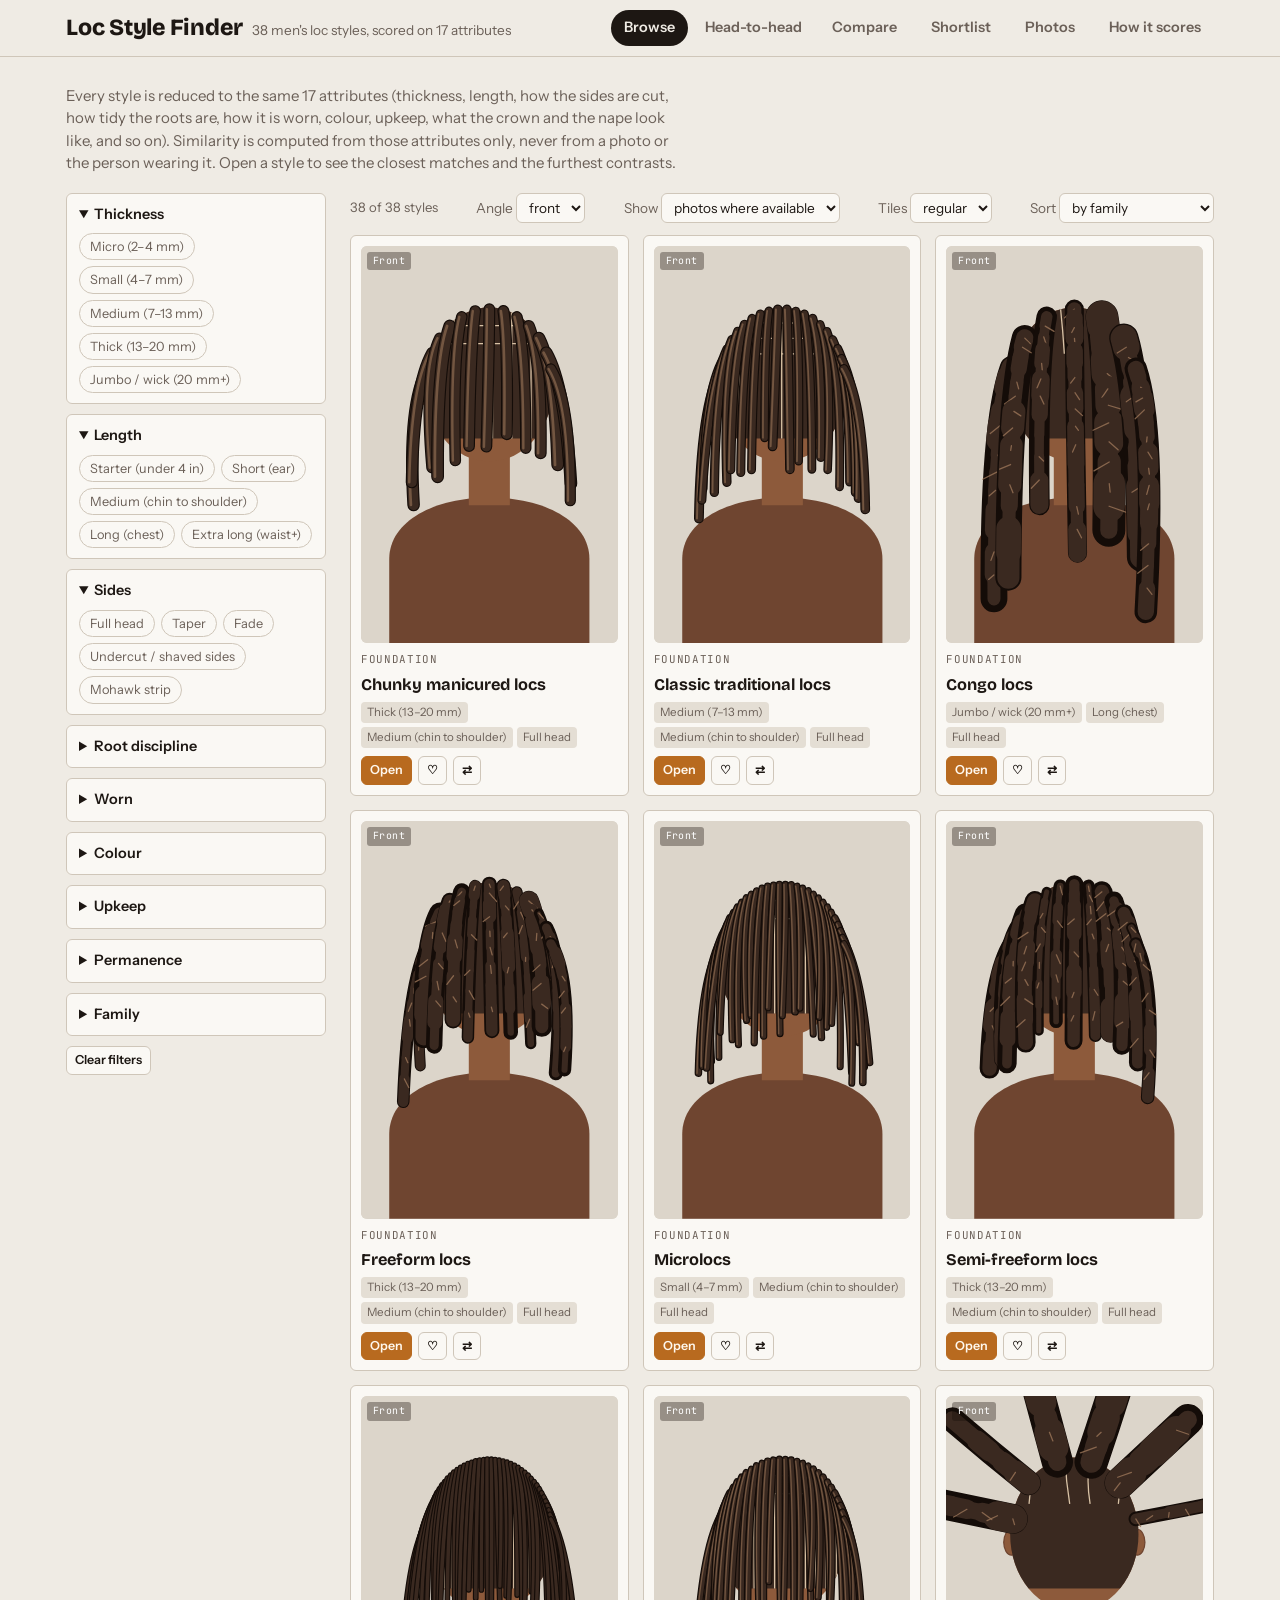
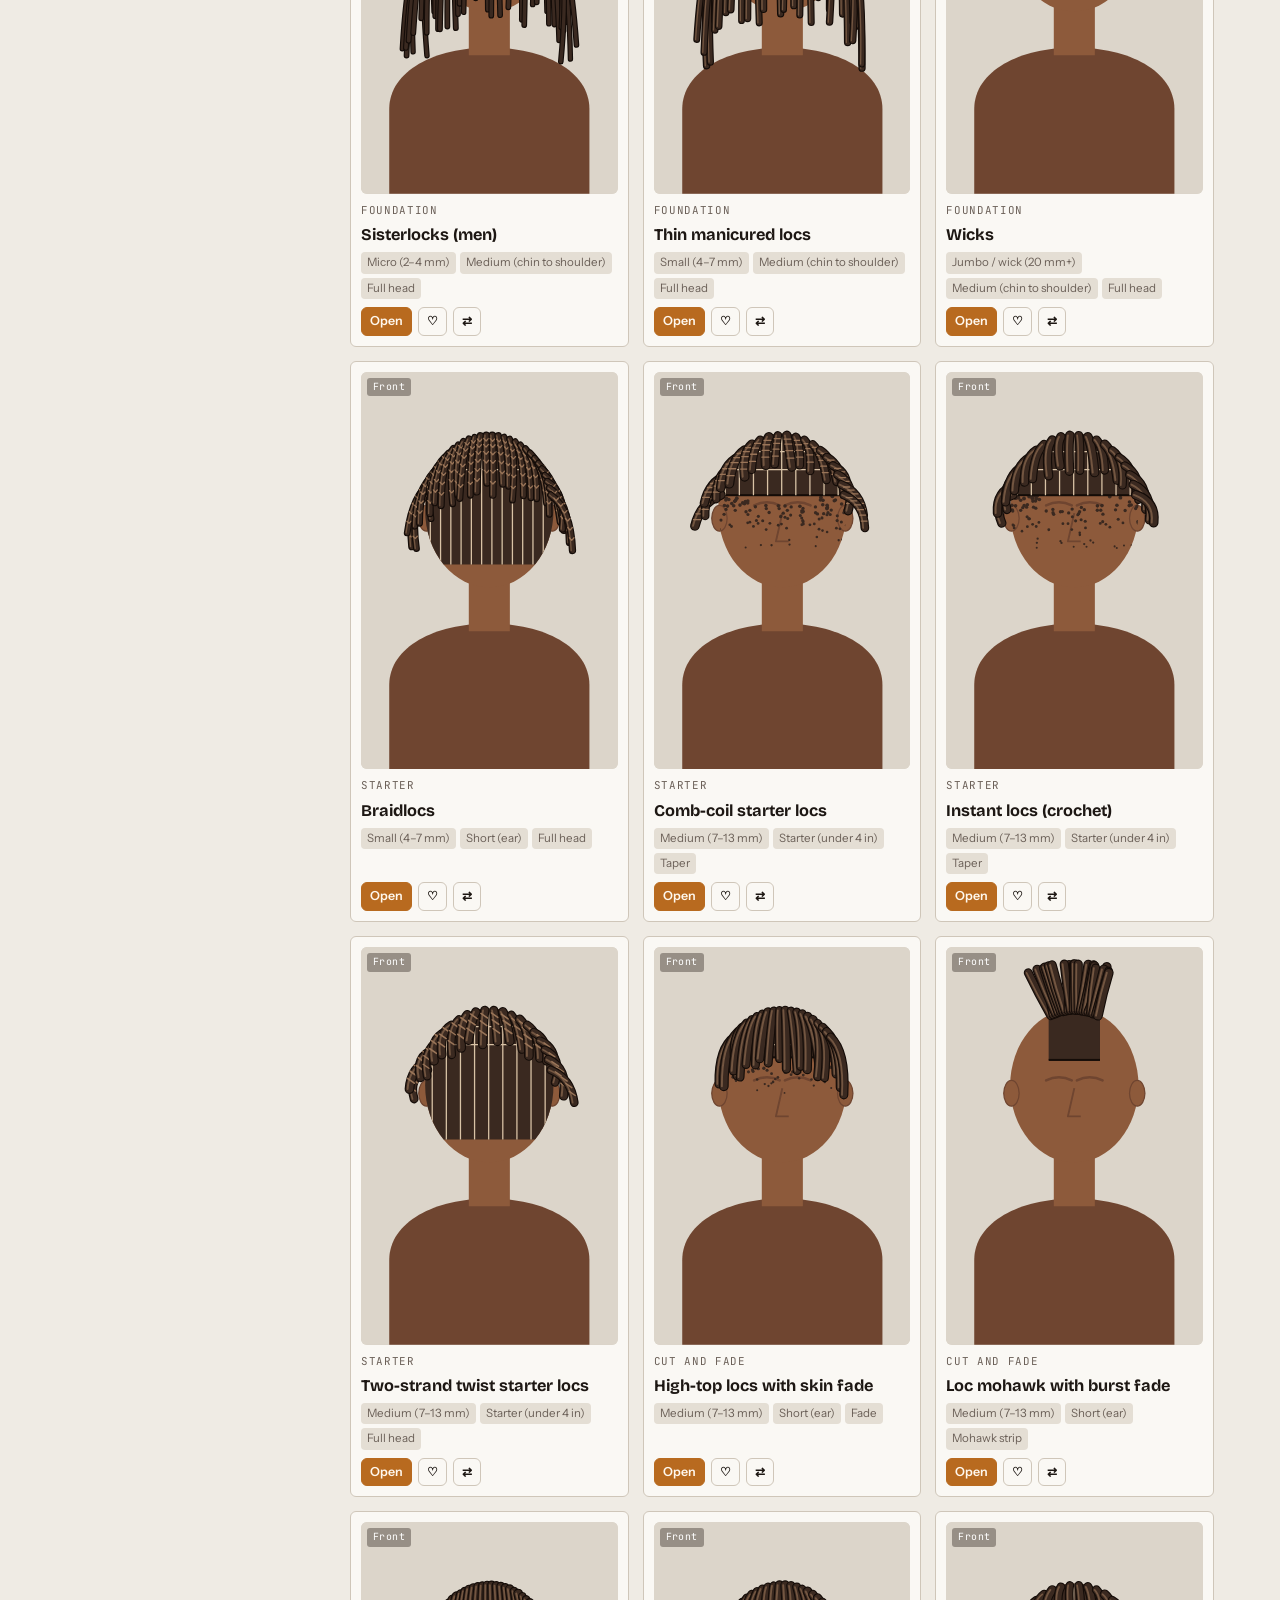
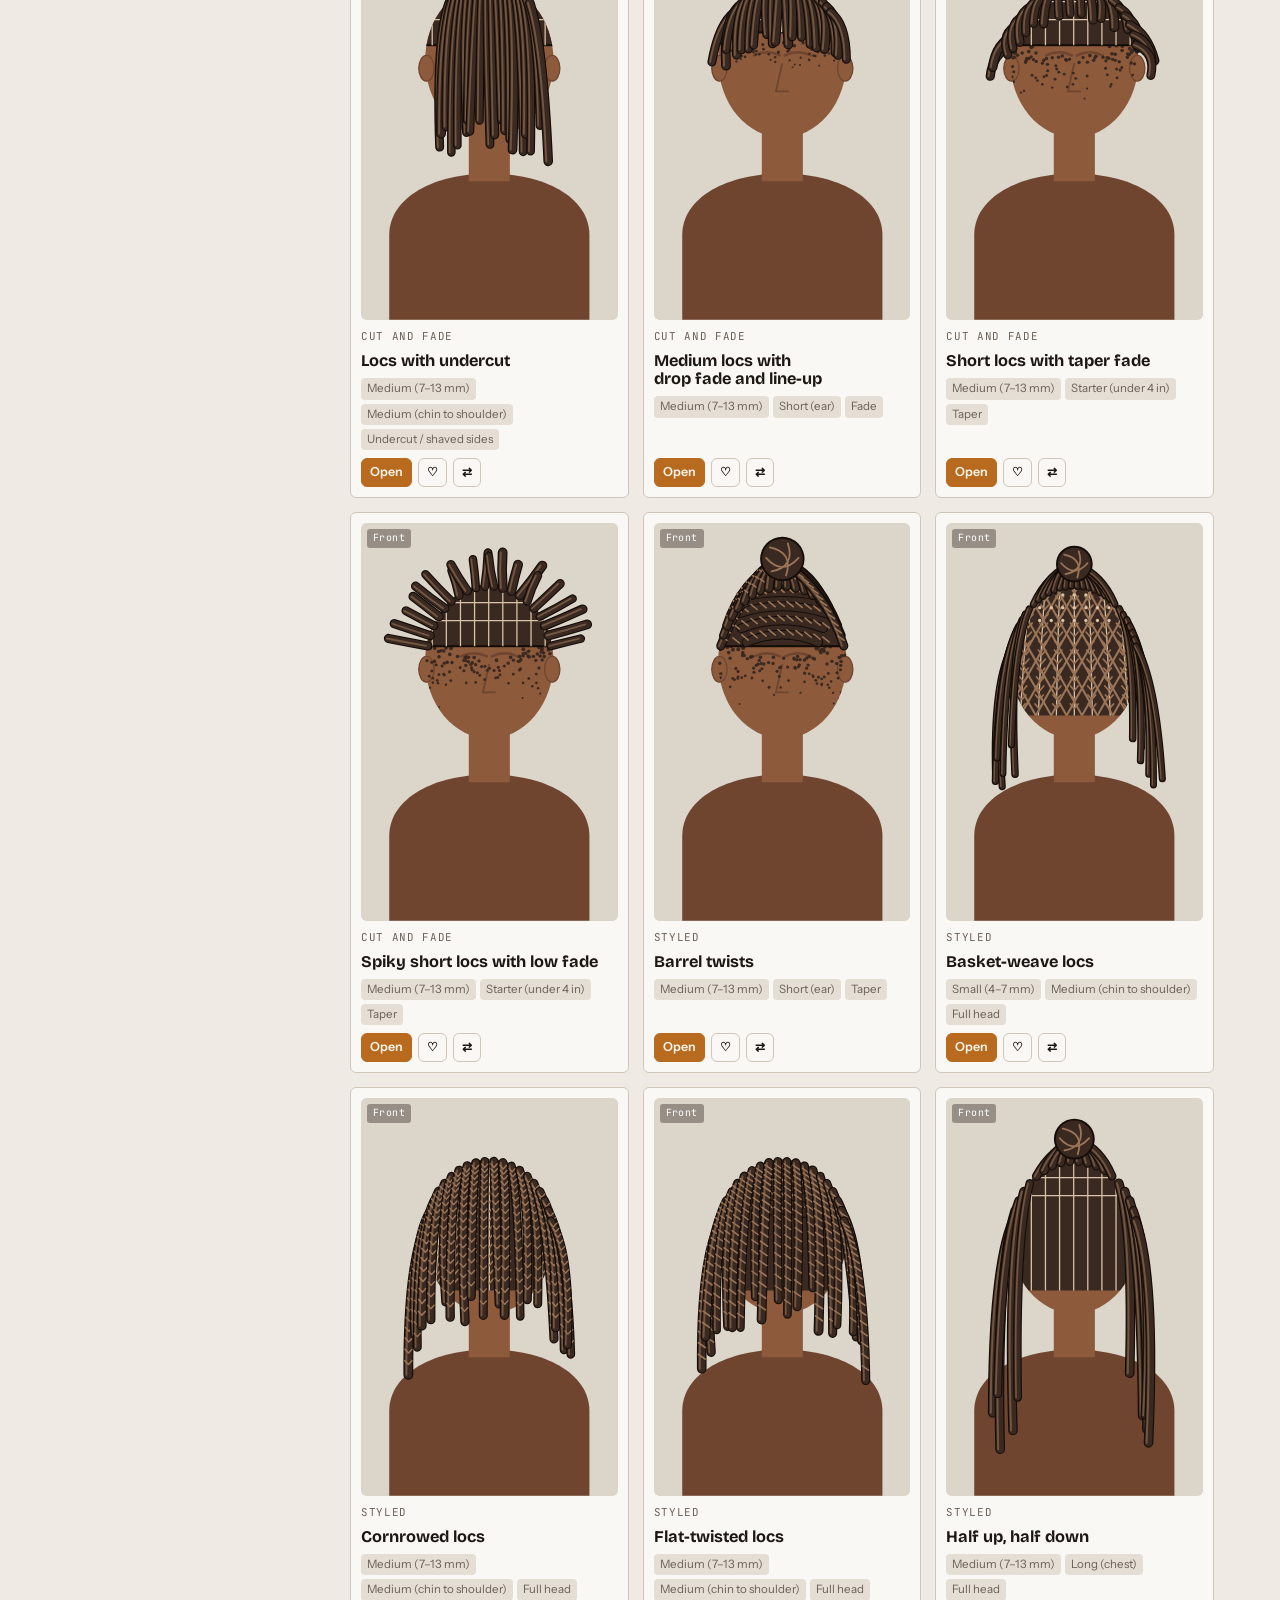
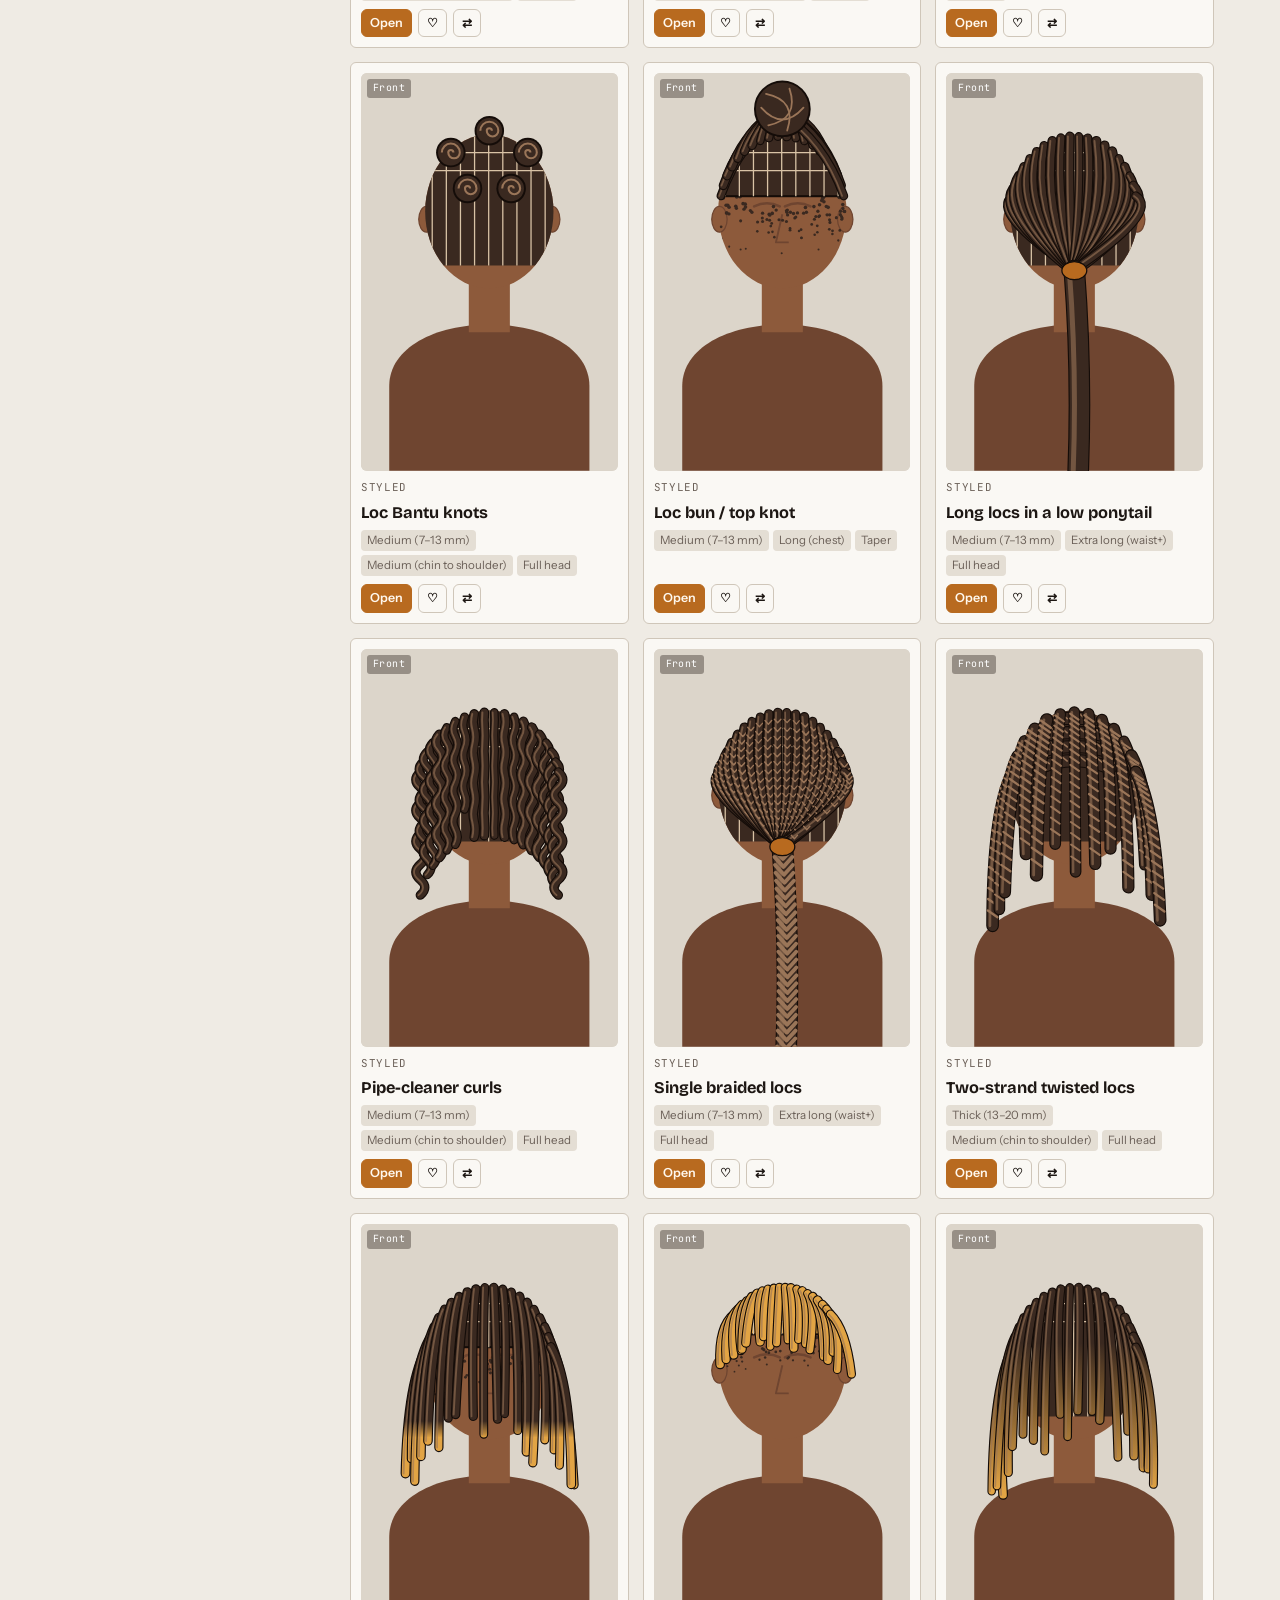
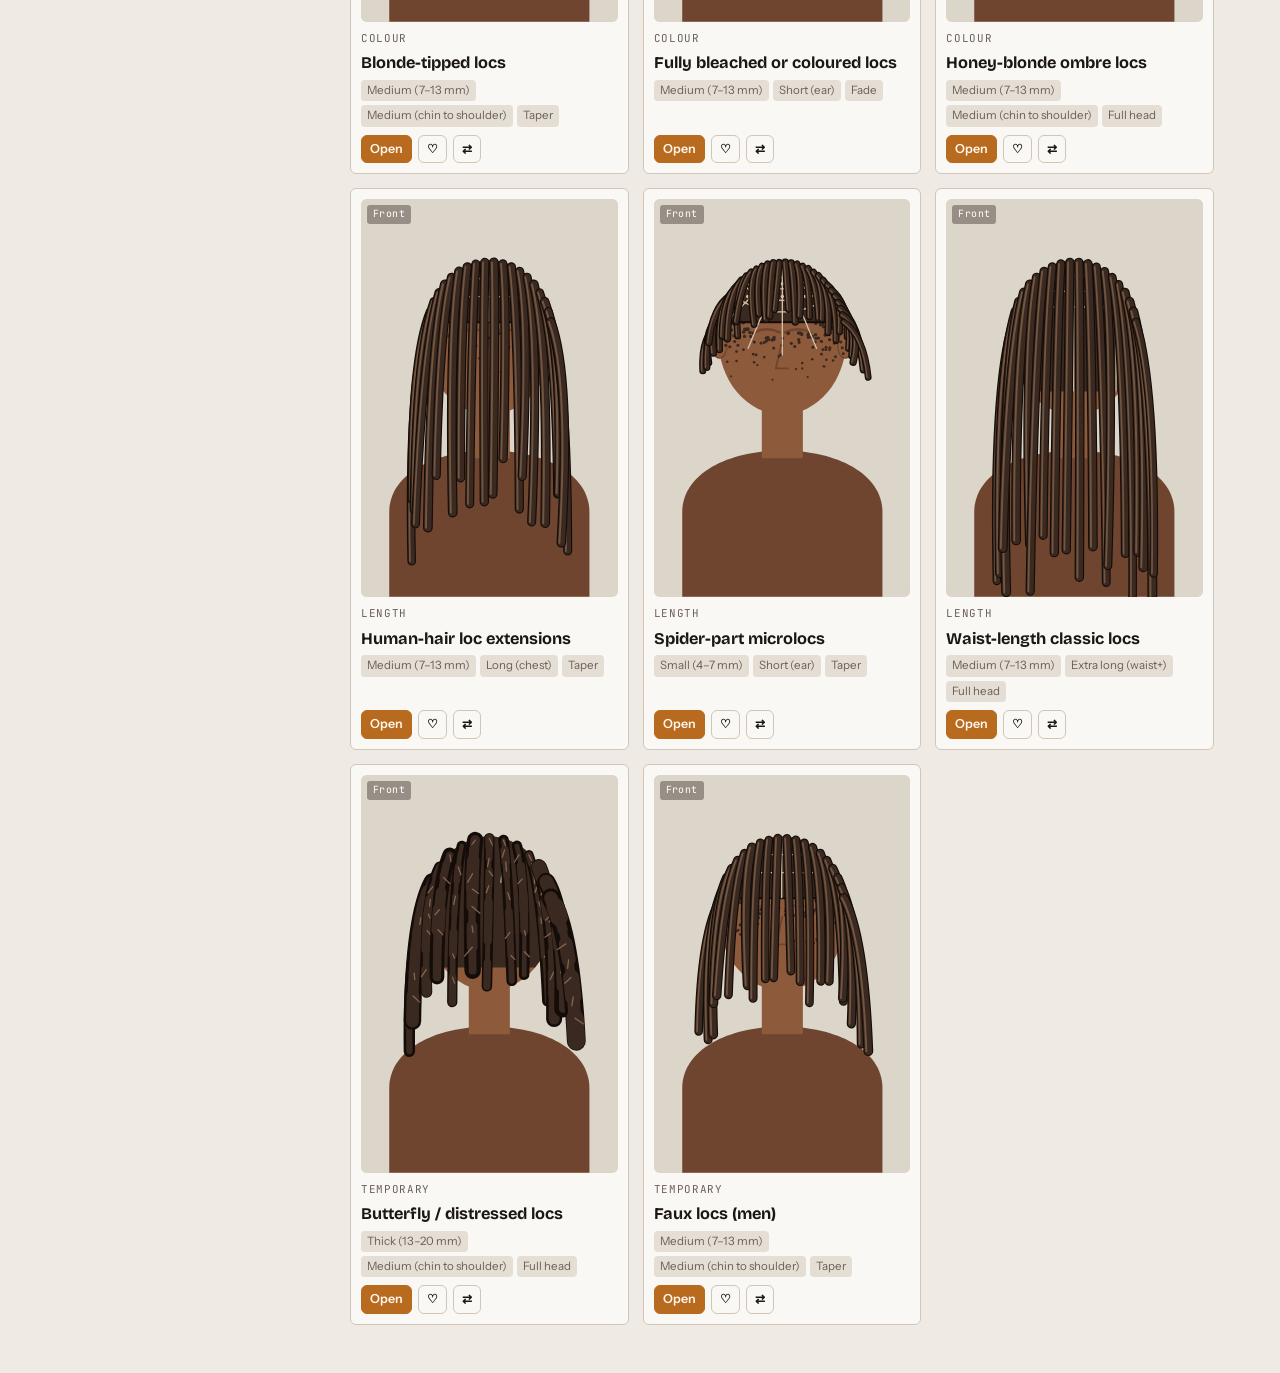
==== commit b1313891: "Add side, back and top vantage points to every style Styles differ at the crown and nape far more th" ====
--- a/docs/locs/index.html
+++ b/docs/locs/index.html
@@ -95,8 +95,17 @@
 .card:hover{transform:translateY(-2px);box-shadow:var(--shadow)}
 .card .pic{background:var(--pic);border-radius:var(--r);aspect-ratio:200/310;max-width:100%;display:grid;place-items:center;overflow:hidden;cursor:pointer}
 .card .pic svg{width:100%;height:100%}
+.card .pic.top svg{height:100%}
 .pic{position:relative}
 .pic img{position:absolute;inset:0;width:100%;height:100%;object-fit:cover;display:block}
+.pic .badge.dim{background:rgba(20,12,6,.35)}
+.angles{display:flex;gap:4px;margin-bottom:8px}
+.angles .btn{flex:1}
+.strip{display:grid;grid-template-columns:repeat(3,1fr);gap:6px;margin-top:6px}
+.strip .pic{aspect-ratio:200/310;cursor:pointer;border-radius:4px;overflow:hidden}
+.strip .pic svg{width:100%;height:100%}
+.card .pic.top,.strip .pic.top,.detail .pic.top,.cmp .pic.top{aspect-ratio:1/1}
+.strip .pic.top svg{height:100%}
 .pic .badge{position:absolute;top:6px;left:6px;font-family:var(--mono);font-size:.62rem;letter-spacing:.04em;background:rgba(20,12,6,.6);color:#fff;padding:2px 6px;border-radius:3px;pointer-events:none}
 .prompts{display:grid;gap:12px}
 .prompt{background:var(--surface);border:1px solid var(--line);border-radius:var(--r);padding:12px;display:grid;grid-template-columns:72px minmax(0,1fr);gap:12px}
@@ -135,9 +144,11 @@
 .views{display:grid;grid-template-columns:1fr 1fr;gap:8px;margin-top:8px}
 .views .v{background:var(--pic);border-radius:var(--r);overflow:hidden}
 .views .v svg{width:100%;height:auto;display:block}
-.views .cap{font-family:var(--mono);font-size:.68rem;color:var(--muted);margin-top:3px}
+.views .cap,.strip .cap{font-family:var(--mono);font-size:.68rem;color:var(--muted);margin-top:3px}
 .cmp td.vis{padding:6px}
 .cmp td.vis svg{width:100%;max-width:220px;height:auto;display:block;border-radius:4px}
+.cmp td.vis .pic{border-radius:4px;overflow:hidden}
+.cmp td.vis .pic svg{height:100%}
 @media (max-width:720px){.detail{grid-template-columns:1fr}}
 .detail .pic{background:var(--pic);border-radius:var(--r);aspect-ratio:200/310;max-width:100%}
 .detail .pic svg{width:100%;height:100%}
@@ -195,7 +206,7 @@
 <body>
 <header class="top">
   <div class="wrap">
-    <div class="brand"><h1>Loc Style Finder</h1><span class="sub">38 men's loc styles, scored on 15 attributes</span></div>
+    <div class="brand"><h1>Loc Style Finder</h1><span class="sub">38 men's loc styles, scored on 17 attributes</span></div>
     <nav class="tabs" role="tablist" id="tabs">
       <button class="tab" role="tab" data-view="browse" aria-selected="true">Browse</button>
       <button class="tab" role="tab" data-view="duel">Head-to-head</button>
@@ -210,12 +221,13 @@
 <main class="wrap">
   <!-- BROWSE -->
   <section class="view on" id="view-browse">
-    <p class="lede">Every style is reduced to the same 15 attributes (thickness, length, how the sides are cut, how tidy the roots are, how it is worn, colour, upkeep and so on). Similarity is computed from those attributes only, never from a photo or the person wearing it. Open a style to see the closest matches and the furthest contrasts.</p>
+    <p class="lede">Every style is reduced to the same 17 attributes (thickness, length, how the sides are cut, how tidy the roots are, how it is worn, colour, upkeep, what the crown and the nape look like, and so on). Similarity is computed from those attributes only, never from a photo or the person wearing it. Open a style to see the closest matches and the furthest contrasts.</p>
     <div class="browse">
       <aside class="rail" id="rail"></aside>
       <div>
         <div class="sortrow">
           <span id="count" class="note"></span>
+          <label>Angle <select id="angle"><option value="front">front</option><option value="side">side</option><option value="back">back</option><option value="top">top</option></select></label>
           <label>Show <select id="imgmode"><option value="photo">photos where available</option><option value="schematic">schematics only</option></select></label>
           <label>Tiles <select id="tile"><option value="225">regular</option><option value="320">large</option><option value="440">huge</option></select></label>
           <label>Sort <select id="sort">
@@ -266,7 +278,7 @@
   <!-- PROMPTS / PHOTOS -->
   <section class="view" id="view-prompts">
     <h2 style="font-size:1.5rem">Photos and prompts</h2>
-    <p class="lede">The drawings are schematics. For realistic references, each style has a ready-made photo prompt built from the same attributes. Every prompt uses one fixed template (same man, same framing, same light, same backdrop) and only the hair sentences change, so the photos can be judged on the hairstyle alone.</p>
+    <p class="lede">The drawings are schematics. For realistic references, each style has a ready-made photo prompt built from the same attributes. Every prompt uses one fixed template (same man, same framing, same light, same backdrop) and only the hair sentences change, so the photos can be judged on the hairstyle alone. Each style has four prompts: front, side, back and top, because the crown and the nape can differ far more than the front does.</p>
     <div class="setup" id="photoSetup"></div>
     <div class="prompts" id="prompts"></div>
   </section>
@@ -274,7 +286,7 @@
   <!-- ABOUT -->
   <section class="view" id="view-about">
     <h2 style="font-size:1.5rem">How similarity is scored</h2>
-    <p class="lede">Each style is a point in a 15-attribute space. Distance between two styles is a weighted average of per-attribute differences: numeric attributes contribute how far apart they are on their scale, categorical ones contribute 0 (same) or 1 (different). Similarity is 1 minus that distance. Heavier weights go to the attributes a barber or loctician would name first: thickness, length and how the sides are cut.</p>
+    <p class="lede">Each style is a point in a 17-attribute space. Distance between two styles is a weighted average of per-attribute differences: numeric attributes contribute how far apart they are on their scale, categorical ones contribute 0 (same) or 1 (different). Similarity is 1 minus that distance. Heavier weights go to the attributes a barber or loctician would name first: thickness, length and how the sides are cut.</p>
     <div class="about" id="about"></div>
   </section>
 </main>
@@ -561,16 +573,155 @@
 const picGuided=s=>fresh(svgCache[s.id+'/g']||(svgCache[s.id+'/g']=headSVG(s,{guides:true})));
 const scalp=s=>fresh(svgCache[s.id+'/s']||(svgCache[s.id+'/s']=scalpSVG(s)));
 const swatch=s=>fresh(svgCache[s.id+'/w']||(svgCache[s.id+'/w']=swatchSVG(s)));
+/* ---- side view (left profile) and back view, drawn from the same attributes ---- */
+function sideSVG(s,opts={}){
+  const r=rng(s.id+'side');
+  const W=200,H=310,cx=104,cy=108,rx=58,ry=60;
+  const sw=SW[s.thickness];
+  let n=Math.round(NSTR[s.thickness]*0.85); if(s.id==='wicks')n=5; if(s.id==='congo')n=6;
+  const L=LEN[s.length], gid='__G__', y0=cy-ry;
+  const o=[],locs=[],over=[];
+  o.push(`<defs>${gradDefs(s,gid,y0,y0+L+50)}<clipPath id="${gid}c"><ellipse cx="${cx}" cy="${cy}" rx="${rx}" ry="${ry}"/></clipPath></defs>`);
+  o.push(`<rect width="${W}" height="${H}" fill="var(--pic)"/>`);
+  if(opts.guides) for(const [name,y] of GUIDES){ o.push(`<line x1="0" y1="${y}" x2="${W}" y2="${y}" stroke="var(--guide)" stroke-width="1" stroke-dasharray="3 4"/>`); over.push(`<text x="${W-4}" y="${y-3}" text-anchor="end" font-family="var(--mono)" font-size="8.5" fill="var(--guide-ink)" stroke="var(--pic)" stroke-width="3" paint-order="stroke" stroke-linejoin="round">${name}</text>`); }
+  // body in profile: chest forward (left), back to the right
+  o.push(`<path d="M30 ${H} L30 250 C30 214 60 198 108 196 C150 196 176 212 176 244 L176 ${H} Z" fill="var(--skin-shade)"/>`);
+  o.push(`<path d="M90 150 L92 200 L134 200 L132 150 Z" fill="var(--skin)"/>`);
+  o.push(`<ellipse cx="${cx}" cy="${cy}" rx="${rx}" ry="${ry}" fill="var(--skin)"/>`);
+  // face: brow, eye, nose, lips, jaw hint
+  o.push(`<path d="M52 98 q10 -6 20 -2" stroke="var(--skin-shade)" stroke-width="2" fill="none" stroke-linecap="round"/><path d="M58 106 q6 -3 11 0" stroke="var(--skin-shade)" stroke-width="1.6" fill="none"/><path d="M47 110 l-8 16 l9 3" stroke="var(--skin-shade)" stroke-width="1.6" fill="none" stroke-linejoin="round"/><path d="M50 140 q5 2 9 0" stroke="var(--skin-shade)" stroke-width="1.4" fill="none"/>`);
+  const capColor=s.color===3?'var(--hair-tip)':'var(--hair)';
+  const capBottom=[150,96,86,96,88][s.sides];
+  const hairline=cx-rx+10;
+  // cap: over the top from the forehead hairline, then down the back behind the ear
+  o.push(`<rect x="${hairline}" y="${y0-3}" width="${rx*2-7}" height="${Math.min(capBottom,90)-(y0-3)}" fill="${capColor}" clip-path="url(#${gid}c)"/>`);
+  if(capBottom>90) o.push(`<rect x="${cx-6}" y="88" width="${rx+10}" height="${capBottom-88}" fill="${capColor}" clip-path="url(#${gid}c)"/>`);
+  if(s.sides===4){ // mohawk: only the crest keeps hair
+    o.push(`<rect x="${hairline}" y="${y0-3}" width="${rx*2}" height="${rx*2}" fill="var(--skin)" clip-path="url(#${gid}c)"/><path d="M${hairline+4} 86 Q${cx} ${y0-4} ${cx+rx-2} 90 L${cx+rx-2} 72 Q${cx} ${y0-3} ${hairline+4} 70 Z" fill="${capColor}" clip-path="url(#${gid}c)"/>`); }
+  if(s.sides===1||s.sides===2){
+    const top=capBottom, bot=s.sides===1?150:118;
+    for(let i=0;i<520;i++){const yy=top+r()*(bot-top); const p=1-(yy-top)/(bot-top); if(r()>p*p) continue; const xx=cx-34+r()*(rx+34); if(xx<cx-8&&yy>112) continue; o.push(`<circle cx="${f1(xx)}" cy="${f1(yy)}" r="${f1(0.6+p*0.9)}" fill="var(--hair)" clip-path="url(#${gid}c)"/>`);}
+  }
+  if(s.sides>=1&&s.sides<4){ o.push(`<rect x="${cx-34}" y="${capBottom-0.8}" width="${rx+36}" height="1.6" fill="var(--hair-dk)" clip-path="url(#${gid}c)"/><rect x="${hairline-0.8}" y="${y0+16}" width="1.6" height="${Math.min(capBottom,90)-y0-16}" fill="var(--hair-dk)" clip-path="url(#${gid}c)"/>`); }
+  // parting lines across the side (ear-to-ear parts read as verticals in profile)
+  if(s.neatness>=3&&s.roots===0&&!/rows|lattice|strip|spider/i.test(s.parting)){ const step=[0,6,8,11,15,22][s.thickness]; for(let x=hairline+step;x<cx+rx;x+=step) o.push(`<line x1="${f1(x)}" y1="${y0-3}" x2="${f1(x)}" y2="${capBottom}" stroke="var(--part)" stroke-width="1" clip-path="url(#${gid}c)"/>`); for(let k=1;k<=2;k++) o.push(`<path d="M${hairline} ${y0+14*k+6} Q${cx} ${y0+14*k-10} ${cx+rx} ${y0+14*k+6}" stroke="var(--part)" stroke-width="1" fill="none" clip-path="url(#${gid}c)"/>`); }
+  if(/spider/i.test(s.parting)){ for(let k=1;k<=4;k++) o.push(`<ellipse cx="${cx+6}" cy="${y0+6}" rx="${k*13}" ry="${k*9}" fill="none" stroke="var(--part)" stroke-width="1" clip-path="url(#${gid}c)"/>`); }
+  // rows running front to back read as ridges along the top in profile
+  if(s.roots>=1||/rows/i.test(s.parting)){ for(let k=0;k<4;k++){ const yy=y0+4+k*9; const d=`M${hairline+2} ${yy+22} Q${cx} ${yy-12} ${cx+rx-2} ${yy+26}`; if(s.roots===1) o.push(`<path d="${d}" stroke="var(--hair-dk)" stroke-width="${f1(sw*1.1+1.6)}" fill="none" stroke-linecap="round" clip-path="url(#${gid}c)"/><path d="${d}" stroke="var(--hair)" stroke-width="${f1(sw*1.1)}" fill="none" stroke-linecap="round" clip-path="url(#${gid}c)"/>`); else o.push(`<path d="${d}" stroke="var(--part)" stroke-width="1" fill="none" clip-path="url(#${gid}c)"/>`); for(let x=hairline+8;x<cx+rx-4;x+=7){const t=(x-hairline-2)/(rx*2-4); const py=(1-t)*(1-t)*(yy+22)+2*(1-t)*t*(yy-12)+t*t*(yy+26); o.push(s.roots===2?`<path d="M${f1(x-3)} ${f1(py-2)} L${f1(x)} ${f1(py+1.5)} L${f1(x+3)} ${f1(py-2)}" stroke="var(--hair-hi)" stroke-width="1.3" fill="none" stroke-linecap="round" clip-path="url(#${gid}c)"/>`:s.roots===1?`<line x1="${f1(x-2.5)}" y1="${f1(py-2)}" x2="${f1(x+2.5)}" y2="${f1(py+2)}" stroke="var(--hair-hi)" stroke-width="1.2" stroke-linecap="round" clip-path="url(#${gid}c)"/>`:'');} } }
+  if(/lattice/i.test(s.parting)){ for(let k=-5;k<=6;k++){o.push(`<line x1="${hairline+k*12-20}" y1="${y0-4}" x2="${hairline+k*12+30}" y2="${capBottom}" stroke="var(--hair-hi)" stroke-width="1.6" clip-path="url(#${gid}c)"/><line x1="${hairline+k*12+30}" y1="${y0-4}" x2="${hairline+k*12-20}" y2="${capBottom}" stroke="var(--hair-hi)" stroke-width="1.6" clip-path="url(#${gid}c)"/>`);} }
+  if(s.neatness===2){ for(let i=0;i<4;i++){const xx=cx-30+i*24+(r()-0.5)*10;o.push(`<path d="M${f1(xx)} ${y0} q${f1((r()-0.5)*10)} 18 ${f1((r()-0.5)*8)} 36" stroke="var(--part)" stroke-width="1" fill="none" clip-path="url(#${gid}c)"/>`);} }
+  // ear sits on top of the cap; locs will pass in front of and behind it
+  o.push(`<ellipse cx="${cx+12}" cy="${cy+6}" rx="7" ry="11" fill="var(--skin)" stroke="var(--skin-shade)" stroke-width="1.2"/><path d="M${cx+12} ${cy} q4 4 1 10" stroke="var(--skin-shade)" stroke-width="1" fill="none"/>`);
+  // anchors from the hairline over the top and down the back
+  const anchors=[];
+  const aStart=-148, aEnd=s.sides===0?34:(s.sides===4?-30:-6);
+  for(let i=0;i<n;i++){ const t=n===1?0.5:i/(n-1); const ang=(aStart+(aEnd-aStart)*t)*Math.PI/180; const x=cx+rx*Math.cos(ang)*0.98,y=cy+ry*Math.sin(ang)*0.98; if(y>capBottom+2) continue; if(s.sides===4&&y>86) continue; anchors.push({x,y,ang,t}); }
+  const jit=()=>(s.neatness<=2?(r()-0.5)*sw*0.9:(r()-0.5)*sw*0.2);
+  const bun=(bx,by,br)=>{ let b=`<circle cx="${bx}" cy="${by}" r="${br+1.5}" fill="var(--hair-dk)"/><circle cx="${bx}" cy="${by}" r="${br}" fill="${capColor}"/>`; for(let k=1;k<=3;k++) b+=`<path d="M${bx-br*0.8} ${by-br*0.1*k+br*0.35} q${br*0.8} ${-br*0.9} ${br*1.6} 0" stroke="var(--hair-hi)" stroke-width="1.4" fill="none" stroke-linecap="round" transform="rotate(${k*60} ${bx} ${by})"/>`; return b; };
+  const isTail=s.id==='ponytail'||s.id==='fishtail';
+  const nape={x:cx+rx-8,y:cy+ry-12};
+  for(const p of anchors){
+    const w=Math.max(1.6,sw+jit()); let len=L*(0.86+r()*0.28); if(s.surface==='Curled') len*=0.72;
+    const deg=p.ang*180/Math.PI;
+    if(s.arrange===2&&!isTail&&s.id!=='bantu'){ const bx=cx+14+(r()-0.5)*6,by=y0-14; locs.push(strand(gid,p,{x:(p.x+bx)/2,y:(p.y+by)/2-10},{x:bx,y:by},w,s.surface,r)); continue; }
+    if(isTail){ locs.push(strand(gid,p,{x:p.x+20,y:(p.y+nape.y)/2},nape,w,s.surface,r)); continue; }
+    if(s.id==='bantu') continue;
+    if(s.arrange===1&&deg>-125&&deg<-45){ const bx=cx+14+(r()-0.5)*6,by=y0-12; locs.push(strand(gid,p,{x:(p.x+bx)/2,y:(p.y+by)/2-8},{x:bx,y:by},w,s.surface,r)); continue; }
+    if(s.arrange===3){ const ul=Math.min(len,s.id==='wicks'?72:36); const nx=Math.cos(p.ang),ny=Math.sin(p.ang); const wob=(r()-0.5)*10; locs.push(strand(gid,p,{x:p.x+nx*ul*0.5+wob,y:p.y+ny*ul*0.5},{x:p.x+nx*ul+wob*1.5,y:p.y+ny*ul},w,s.surface,r)); continue; }
+    // hanging: front locs drape forward past the brow, top locs drape over the side, back locs down the back
+    const dir=deg<-120?-1:(deg<-75?0.4:1);
+    const ex=p.x+dir*(8+r()*8)+(r()-0.5)*6, ey=p.y+len;
+    locs.push(strand(gid,p,{x:p.x+dir*14,y:p.y+len*0.25},{x:ex,y:ey},w,s.surface,r));
+  }
+  if(s.arrange===2&&!isTail&&s.id!=='bantu') over.push(bun(cx+16,y0-16,11+s.length*2.4));
+  if(s.arrange===1) over.push(bun(cx+16,y0-13,8+s.length*1.6));
+  if(isTail){ const tl=L*0.95; over.push(strand(gid,nape,{x:nape.x+10,y:nape.y+tl*0.5},{x:nape.x+4,y:nape.y+tl},sw*2.8,s.id==='fishtail'?'Braided imprint':s.surface,r)); over.push(`<ellipse cx="${nape.x}" cy="${nape.y}" rx="${f1(sw*1.8)}" ry="${f1(sw*1.3)}" fill="var(--accent)" stroke="var(--hair-dk)" stroke-width="1"/>`); }
+  if(s.id==='bantu'){ const pts=[[cx-26,y0+12],[cx+4,y0-3],[cx+34,y0+12],[cx+50,y0+40]]; for(const [bx,by] of pts) over.push(`<circle cx="${bx}" cy="${by}" r="11.5" fill="var(--hair-dk)"/><circle cx="${bx}" cy="${by}" r="10" fill="${capColor}"/><path d="M${bx-7} ${by} a7 7 0 1 1 14 0 a4.5 4.5 0 1 1 -9 0 a2 2 0 1 1 4 0" stroke="var(--hair-hi)" stroke-width="1.6" fill="none"/>`); }
+  return `<svg viewBox="0 0 ${W} ${H}" xmlns="http://www.w3.org/2000/svg" role="img" aria-label="Side view of ${s.name}">${o.join('')}${locs.join('')}${over.join('')}</svg>`;
+}
+function backSVG(s,opts={}){
+  const r=rng(s.id+'back');
+  const W=200,H=310,cx=100,cy=108,rx=50,ry=60;
+  const sw=SW[s.thickness];
+  let n=Math.round(NSTR[s.thickness]*1.25); if(s.id==='wicks')n=7; if(s.id==='congo')n=8;
+  const L=LEN[s.length], gid='__G__', y0=cy-ry;
+  const o=[],locs=[],over=[];
+  o.push(`<defs>${gradDefs(s,gid,y0,y0+L+50)}<clipPath id="${gid}c"><ellipse cx="${cx}" cy="${cy}" rx="${rx}" ry="${ry}"/></clipPath></defs>`);
+  o.push(`<rect width="${W}" height="${H}" fill="var(--pic)"/>`);
+  if(opts.guides) for(const [name,y] of GUIDES){ o.push(`<line x1="0" y1="${y}" x2="${W}" y2="${y}" stroke="var(--guide)" stroke-width="1" stroke-dasharray="3 4"/>`); over.push(`<text x="${W-4}" y="${y-3}" text-anchor="end" font-family="var(--mono)" font-size="8.5" fill="var(--guide-ink)" stroke="var(--pic)" stroke-width="3" paint-order="stroke" stroke-linejoin="round">${name}</text>`); }
+  o.push(`<path d="M22 ${H} L22 244 C22 214 58 196 100 196 C142 196 178 214 178 244 L178 ${H} Z" fill="var(--skin-shade)"/>`);
+  o.push(`<path d="M70 206 Q100 198 130 206" stroke="var(--hair-dk)" stroke-opacity=".35" stroke-width="2" fill="none"/>`); // collar
+  o.push(`<rect x="84" y="150" width="32" height="52" fill="var(--skin)"/>`);
+  o.push(`<ellipse cx="${cx}" cy="${cy}" rx="${rx}" ry="${ry}" fill="var(--skin)"/>`);
+  const capColor=s.color===3?'var(--hair-tip)':'var(--hair)';
+  const capBottom=[160,96,86,96,160][s.sides];
+  let capX=cx-rx-2,capW=rx*2+4; if(s.sides===4){capX=cx-20;capW=40;}
+  if(s.sides===4) o.push(`<rect x="${cx-rx}" y="${y0}" width="${rx*2}" height="${ry*2}" fill="var(--skin)" clip-path="url(#${gid}c)"/>`);
+  o.push(`<rect x="${capX}" y="${y0-3}" width="${capW}" height="${capBottom-(y0-3)}" fill="${capColor}" clip-path="url(#${gid}c)"/>`);
+  if(s.sides===1||s.sides===2){ const top=capBottom, bot=s.sides===1?158:122; for(let i=0;i<560;i++){const yy=top+r()*(bot-top); const p=1-(yy-top)/(bot-top); if(r()>p*p) continue; const xx=cx+(r()-0.5)*rx*2; o.push(`<circle cx="${f1(xx)}" cy="${f1(yy)}" r="${f1(0.6+p*0.9)}" fill="var(--hair)" clip-path="url(#${gid}c)"/>`);} }
+  if(s.sides>=1&&s.sides<4) o.push(`<rect x="${capX}" y="${capBottom-0.8}" width="${capW}" height="1.6" fill="var(--hair-dk)" clip-path="url(#${gid}c)"/>`);
+  if(s.sides===0||s.sides===4) o.push(`<path d="M${capX} ${capBottom-6} Q${cx} ${capBottom+4} ${capX+capW} ${capBottom-6}" stroke="var(--hair-dk)" stroke-width="1.2" fill="none" clip-path="url(#${gid}c)"/>`); // nape hairline
+  // parting lines
+  const part=s.parting;
+  if(s.neatness>=3&&s.roots===0&&!/rows|lattice|strip|spider/i.test(part)){ const step=[0,6,8,11,15,22][s.thickness]; const x0=s.sides===4?cx-20:cx-rx, x1=s.sides===4?cx+20:cx+rx; for(let x=x0+step/2;x<x1;x+=step) o.push(`<line x1="${f1(x)}" y1="${y0-3}" x2="${f1(x)}" y2="${capBottom}" stroke="var(--part)" stroke-width="1" clip-path="url(#${gid}c)"/>`); for(let yy=y0+14;yy<capBottom-6;yy+=14) o.push(`<line x1="${x0}" y1="${f1(yy)}" x2="${x1}" y2="${f1(yy)}" stroke="var(--part)" stroke-width="1" clip-path="url(#${gid}c)"/>`); }
+  if(/spider/i.test(part)){ for(let k=1;k<=4;k++) o.push(`<ellipse cx="${cx}" cy="${y0+4}" rx="${k*12}" ry="${k*9}" fill="none" stroke="var(--part)" stroke-width="1" clip-path="url(#${gid}c)"/>`); for(let a=0;a<180;a+=22.5){const rad=a*Math.PI/180;o.push(`<line x1="${cx}" y1="${y0+4}" x2="${f1(cx+Math.cos(rad)*70)}" y2="${f1(y0+4+Math.sin(rad)*70)}" stroke="var(--part)" stroke-width="1" clip-path="url(#${gid}c)"/>`);} }
+  // rows front-to-back read as verticals converging toward the nape from behind
+  if(s.roots>=1||/rows/i.test(part)){ const rows=/Two to four/i.test(part)?3:7; for(let i=0;i<rows;i++){ const t=(i+0.5)/rows; const xt=cx-rx+6+(rx*2-12)*t, xb=cx+(xt-cx)*0.55; const d=`M${f1(xt)} ${y0-2} Q${f1((xt+xb)/2)} ${f1((y0+capBottom)/2)} ${f1(xb)} ${capBottom}`; if(s.roots===1) o.push(`<path d="${d}" stroke="var(--hair-dk)" stroke-width="${f1(sw*1.1+1.6)}" fill="none" stroke-linecap="round" clip-path="url(#${gid}c)"/><path d="${d}" stroke="var(--hair)" stroke-width="${f1(sw*1.1)}" fill="none" stroke-linecap="round" clip-path="url(#${gid}c)"/>`); else o.push(`<path d="${d}" stroke="var(--part)" stroke-width="1" fill="none" clip-path="url(#${gid}c)"/>`); for(let yy=y0+6;yy<capBottom-4;yy+=8){ const u=(yy-y0)/(capBottom-y0); const px=(1-u)*(1-u)*xt+2*(1-u)*u*((xt+xb)/2)+u*u*xb; o.push(s.roots===2?`<path d="M${f1(px-3)} ${f1(yy-2)} L${f1(px)} ${f1(yy+1.5)} L${f1(px+3)} ${f1(yy-2)}" stroke="var(--hair-hi)" stroke-width="1.3" fill="none" stroke-linecap="round" clip-path="url(#${gid}c)"/>`:s.roots===1?`<line x1="${f1(px-2.5)}" y1="${f1(yy-2)}" x2="${f1(px+2.5)}" y2="${f1(yy+2)}" stroke="var(--hair-hi)" stroke-width="1.2" stroke-linecap="round" clip-path="url(#${gid}c)"/>`:''); } } }
+  if(/lattice/i.test(part)){ for(let k=-5;k<=5;k++){o.push(`<line x1="${cx+k*12-30}" y1="${y0-4}" x2="${cx+k*12+30}" y2="${capBottom}" stroke="var(--hair-hi)" stroke-width="1.6" clip-path="url(#${gid}c)"/><line x1="${cx+k*12+30}" y1="${y0-4}" x2="${cx+k*12-30}" y2="${capBottom}" stroke="var(--hair-hi)" stroke-width="1.6" clip-path="url(#${gid}c)"/>`);} }
+  if(s.neatness===2){ for(let i=0;i<5;i++){const xx=cx-40+i*20+(r()-0.5)*10;o.push(`<path d="M${f1(xx)} ${y0} q${f1((r()-0.5)*10)} 30 ${f1((r()-0.5)*8)} 60" stroke="var(--part)" stroke-width="1" fill="none" clip-path="url(#${gid}c)"/>`);} }
+  // ears peek out at the sides
+  o.push(`<ellipse cx="${cx-rx+1}" cy="${cy+6}" rx="6" ry="10" fill="var(--skin)" stroke="var(--skin-shade)" stroke-width="1"/><ellipse cx="${cx+rx-1}" cy="${cy+6}" rx="6" ry="10" fill="var(--skin)" stroke="var(--skin-shade)" stroke-width="1"/>`);
+  // anchors along the top arc (hanging locs cover the back from there)
+  let a0=-172,a1=-8; if(s.sides===2){a0=-140;a1=-40} if(s.sides===3){a0=-130;a1=-50} if(s.sides===4){a0=-112;a1=-68}
+  const anchors=[]; for(let i=0;i<n;i++){const t=n===1?0.5:i/(n-1);const ang=(a0+(a1-a0)*t)*Math.PI/180;anchors.push({x:cx+rx*Math.cos(ang)*0.98,y:cy+ry*Math.sin(ang)*0.98,ang,t});}
+  if(s.sides===4){ for(let yy=y0+30;yy<capBottom-6;yy+=11) anchors.push({x:cx+(r()-0.5)*10,y:yy,ang:-Math.PI/2,t:0.5,strip:true}); }
+  const jit=()=>(s.neatness<=2?(r()-0.5)*sw*0.9:(r()-0.5)*sw*0.2);
+  const bun=(bx,by,br)=>{ let b=`<circle cx="${bx}" cy="${by}" r="${br+1.5}" fill="var(--hair-dk)"/><circle cx="${bx}" cy="${by}" r="${br}" fill="${capColor}"/>`; for(let k=1;k<=3;k++) b+=`<path d="M${bx-br*0.8} ${by-br*0.1*k+br*0.35} q${br*0.8} ${-br*0.9} ${br*1.6} 0" stroke="var(--hair-hi)" stroke-width="1.4" fill="none" stroke-linecap="round" transform="rotate(${k*60} ${bx} ${by})"/>`; return b; };
+  const isTail=s.id==='ponytail'||s.id==='fishtail';
+  const nape={x:cx,y:cy+ry-10};
+  for(const p of anchors){
+    const side=Math.cos(p.ang);
+    const w=Math.max(1.6,sw+jit()); let len=L*(0.86+r()*0.28); if(s.surface==='Curled') len*=0.72;
+    if(s.arrange===2&&!isTail&&s.id!=='bantu'){ const bx=cx+(r()-0.5)*6,by=y0-18; locs.push(strand(gid,p,{x:(p.x+bx)/2+side*10,y:(p.y+by)/2-10},{x:bx,y:by},w,s.surface,r)); continue; }
+    if(isTail){ locs.push(strand(gid,p,{x:p.x+side*6,y:(p.y+nape.y)/2},{x:nape.x+(r()-0.5)*6,y:nape.y},w,s.surface,r)); continue; }
+    if(s.id==='bantu') continue;
+    if(s.arrange===1&&Math.abs(p.t-0.5)<0.28){ const bx=cx+(r()-0.5)*6,by=y0-15; locs.push(strand(gid,p,{x:(p.x+bx)/2+side*7,y:(p.y+by)/2-8},{x:bx,y:by},w,s.surface,r)); continue; }
+    if(s.arrange===3){ const ul=Math.min(len,s.id==='wicks'?72:36); const nx=p.strip?(r()-0.5)*0.6:Math.cos(p.ang),ny=p.strip?-1:Math.sin(p.ang); const wob=(r()-0.5)*10; locs.push(strand(gid,p,{x:p.x+nx*ul*0.5+wob,y:p.y+ny*ul*0.5},{x:p.x+nx*ul+wob*1.5,y:p.y+ny*ul},w,s.surface,r)); continue; }
+    // hanging straight down the back, outer locs drifting slightly outward over the shoulders
+    const ex=p.x+side*(4+r()*8)+(r()-0.5)*6, ey=p.y+len;
+    locs.push(strand(gid,p,{x:p.x+side*8,y:p.y+len*0.3},{x:ex,y:ey},w,s.surface,r));
+  }
+  if(s.arrange===2&&!isTail&&s.id!=='bantu') over.push(bun(cx,y0-20,11+s.length*2.4));
+  if(s.arrange===1) over.push(bun(cx,y0-16,8+s.length*1.6));
+  if(isTail){ const tl=L*0.95; over.push(strand(gid,nape,{x:cx+8,y:nape.y+tl*0.5},{x:cx,y:nape.y+tl},sw*2.8,s.id==='fishtail'?'Braided imprint':s.surface,r)); over.push(`<ellipse cx="${cx}" cy="${nape.y}" rx="${f1(sw*1.8)}" ry="${f1(sw*1.3)}" fill="var(--accent)" stroke="var(--hair-dk)" stroke-width="1"/>`); }
+  if(s.id==='bantu'){ const pts=[[cx-30,y0+14],[cx,y0-3],[cx+30,y0+14],[cx-17,y0+42],[cx+17,y0+42],[cx,y0+70]]; for(const [bx,by] of pts) over.push(`<circle cx="${bx}" cy="${by}" r="11.5" fill="var(--hair-dk)"/><circle cx="${bx}" cy="${by}" r="10" fill="${capColor}"/><path d="M${bx-7} ${by} a7 7 0 1 1 14 0 a4.5 4.5 0 1 1 -9 0 a2 2 0 1 1 4 0" stroke="var(--hair-hi)" stroke-width="1.6" fill="none"/>`); }
+  return `<svg viewBox="0 0 ${W} ${H}" xmlns="http://www.w3.org/2000/svg" role="img" aria-label="Back view of ${s.name}">${o.join('')}${locs.join('')}${over.join('')}</svg>`;
+}
+/* one entry point for every angle */
+function drawing(s,view,guides){
+  const k=`${s.id}/${view}/${guides?1:0}`;
+  if(!svgCache[k]) svgCache[k]= view==='side'?sideSVG(s,{guides}) : view==='back'?backSVG(s,{guides}) : view==='top'?scalpSVG(s) : headSVG(s,{guides});
+  return fresh(svgCache[k]);
+}
 
 /* ---------------- photos ----------------
    Two sources: img/manifest.json (generated by tools/gen_images.py and committed) and
    pictures the viewer adds on a style sheet (kept in this browser's IndexedDB only). */
-let manifest={}, userPhotos={}, imgMode=store.get('imgmode','photo');
-const hasPhoto=id=>!!(userPhotos[id]||manifest[id]);
-function photoURL(id){ return userPhotos[id]?userPhotos[id].url:manifest[id]?manifest[id].file:null; }
-function vis(s){ // schematic underneath, photo on top; a photo that fails to load removes itself
-  const u=imgMode==='photo'?photoURL(s.id):null;
-  return pic(s)+(u?`<img src="${esc(u)}" alt="${esc(s.name)}" loading="lazy" onerror="this.remove()"><span class="badge">${userPhotos[s.id]?'your photo':'photo'}</span>`:'');
+let manifest={}, userPhotos={}, imgMode=store.get('imgmode','photo'), angle=store.get('angle','front');
+const pkey=(id,view)=>id+'|'+view;
+function photoURL(id,view='front'){
+  const u=userPhotos[pkey(id,view)]; if(u) return u.url;
+  const m=manifest[id]; if(!m) return null;
+  if(m.views&&m.views[view]) return m.views[view].file;
+  if(view==='front'&&m.file) return m.file;
+  return null;
+}
+const hasPhoto=(id,view)=>view?!!photoURL(id,view):VIEWS.some(v=>photoURL(id,v));
+const photoCount=()=>STYLES.filter(s=>hasPhoto(s.id)).length;
+const photoMeta=(id,view)=>userPhotos[pkey(id,view)]?'your photo':(manifest[id]&&((manifest[id].views||{})[view]||(view==='front'?manifest[id]:null)))?('photo · '+((manifest[id].views||{})[view]||manifest[id]).model||'generated'):'';
+function vis(s,view=angle,guides=false){ // schematic underneath, photo on top; a photo that fails to load removes itself
+  const u=imgMode==='photo'?photoURL(s.id,view):null;
+  return drawing(s,view,guides)+(u?`<img src="${esc(u)}" alt="${esc(s.name)}, ${view} view" loading="lazy" onerror="this.remove()"><span class="badge">${esc(photoMeta(s.id,view))}</span>`:`<span class="badge dim">${VIEW_LABEL[view]}</span>`);
 }
 const idb={
   open(){ return new Promise((res,rej)=>{ try{ const r=indexedDB.open('locs',1); r.onupgradeneeded=()=>r.result.createObjectStore('photos'); r.onsuccess=()=>res(r.result); r.onerror=()=>rej(r.error);}catch(e){rej(e)} }); },
@@ -580,16 +731,17 @@
 };
 async function loadPhotos(){
   try{ const r=await fetch('img/manifest.json',{cache:'no-cache'}); if(r.ok) manifest=await r.json(); }catch(e){}
-  try{ const all=await idb.all(); for(const [id,blob] of Object.entries(all)) userPhotos[id]={url:URL.createObjectURL(blob)}; }catch(e){}
+  try{ const all=await idb.all(); for(const [k,blob] of Object.entries(all)) userPhotos[k.includes('|')?k:k+'|front']={url:URL.createObjectURL(blob)}; }catch(e){}
   updateCounts(); refreshAll();
 }
-async function addPhoto(id,file){
+async function addPhoto(id,view,file){
   if(!file||!file.type.startsWith('image/')){toast('Choose an image file');return;}
-  try{ await idb.put(id,file); if(userPhotos[id]) URL.revokeObjectURL(userPhotos[id].url); userPhotos[id]={url:URL.createObjectURL(file)}; toast('Photo saved in this browser'); }
+  const k=pkey(id,view);
+  try{ await idb.put(k,file); if(userPhotos[k]) URL.revokeObjectURL(userPhotos[k].url); userPhotos[k]={url:URL.createObjectURL(file)}; toast(`${VIEW_LABEL[view]} photo saved in this browser`); }
   catch(e){ toast('This browser would not store the photo'); }
-  updateCounts(); if($('#overlay').classList.contains('on')) openDetail(id); refreshAll();
-}
-async function removePhoto(id){ try{ await idb.del(id); }catch(e){} if(userPhotos[id]){URL.revokeObjectURL(userPhotos[id].url); delete userPhotos[id];} toast('Photo removed'); updateCounts(); if($('#overlay').classList.contains('on')) openDetail(id); refreshAll(); }
+  updateCounts(); if($('#overlay').classList.contains('on')) openDetail(id,view); refreshAll();
+}
+async function removePhoto(id,view){ const k=pkey(id,view); try{ await idb.del(k); }catch(e){} if(userPhotos[k]){URL.revokeObjectURL(userPhotos[k].url); delete userPhotos[k];} toast('Photo removed'); updateCounts(); if($('#overlay').classList.contains('on')) openDetail(id,view); refreshAll(); }
 function copyText(t){ return navigator.clipboard.writeText(t).then(()=>toast('Copied'),()=>{ const ta=document.createElement('textarea'); ta.value=t; document.body.appendChild(ta); ta.select(); try{document.execCommand('copy');toast('Copied')}catch(e){toast('Select and copy the text by hand')} ta.remove(); }); }
 
 /* ---------------- helpers ---------------- */
@@ -659,8 +811,12 @@
 }
 
 /* ---------------- detail ---------------- */
-function openDetail(id){
+let detailView='front';
+function openDetail(id,view){
   const s=BY[id];
+  if(view) detailView=view; else if($('#sheet').dataset.id!==id) detailView='front';
+  $('#sheet').dataset.id=id;
+  const dv=detailView;
   const others=STYLES.filter(x=>x.id!==id).map(x=>({x,sim:sim(s,x)})).sort((a,b)=>b.sim-a.sim);
   const near=others.slice(0,6), far=others.slice(-3).reverse();
   const liked=likes.has(id), inC=cmp.includes(id);
@@ -671,18 +827,19 @@
     </div>
     <div class="detail">
       <div>
-        <div class="pic">${photoURL(id)?`${picGuided(s)}<img src="${esc(photoURL(id))}" alt="${esc(s.name)}" onerror="this.remove()"><span class="badge">${userPhotos[id]?'your photo':manifest[id]?('generated · '+esc(manifest[id].model||manifest[id].provider||'')):''}</span>`:picGuided(s)}</div>
-        <div class="views" ${photoURL(id)?'style="grid-template-columns:1fr 1fr 1fr"':''}>
-          ${photoURL(id)?`<div><div class="v">${picGuided(s)}</div><div class="cap">Attribute schematic</div></div>`:''}
-          <div><div class="v">${scalp(s)}</div><div class="cap">Scalp map, from above</div></div>
-          <div><div class="v">${swatch(s)}</div><div class="cap">One loc at true scale</div></div>
+        <div class="angles">${VIEWS.map(v=>`<button class="btn sm ${v===dv?'on':''}" data-angle="${v}">${VIEW_LABEL[v]}${hasPhoto(id,v)?' ●':''}</button>`).join('')}</div>
+        <div class="pic ${dv}">${vis(s,dv,true)}</div>
+        <div class="strip" style="grid-template-columns:repeat(4,1fr)">
+          ${VIEWS.filter(v=>v!==dv).map(v=>`<div><div class="pic ${v}" data-angle="${v}" title="${VIEW_LABEL[v]} view">${vis(s,v)}</div><div class="cap">${VIEW_LABEL[v]}</div></div>`).join('')}
+          <div><div class="v">${swatch(s)}</div><div class="cap">One loc, true scale</div></div>
         </div>
-        <p class="note" style="margin:8px 0 0">${photoURL(id)?'The photo is a generated or saved reference; the schematics are drawn from the attributes.':'No photo yet for this style; the drawing is a schematic built from the attributes.'} Dashed lines mark ear, chin, shoulder, chest and waist. Search real photos:</p>
+        <p class="note" style="margin:8px 0 0">${hasPhoto(id,dv)?'The photo is a generated or saved reference; the drawings are schematics built from the attributes.':'No '+VIEW_LABEL[dv].toLowerCase()+' photo yet for this style; the drawing is a schematic built from the attributes.'} Dashed lines mark ear, chin, shoulder, chest and waist. Search real photos:</p>
         ${photoLinks(s)}
         <div style="display:flex;gap:6px;flex-wrap:wrap;margin-top:12px">
-          <label class="btn">${userPhotos[id]?'Replace photo':'Add photo'}<input type="file" accept="image/*" hidden data-upload="${id}"></label>
-          ${userPhotos[id]?`<button class="btn" data-delphoto="${id}">Remove photo</button>`:''}
-          <button class="btn" data-copyprompt="${id}">Copy photo prompt</button>
+          <label class="btn">${userPhotos[pkey(id,dv)]?'Replace':'Add'} ${VIEW_LABEL[dv].toLowerCase()} photo<input type="file" accept="image/*" hidden data-upload="${id}" data-view="${dv}"></label>
+          ${userPhotos[pkey(id,dv)]?`<button class="btn" data-delphoto="${id}" data-view="${dv}">Remove</button>`:''}
+          <button class="btn" data-copyprompt="${id}" data-view="${dv}">Copy ${VIEW_LABEL[dv].toLowerCase()} prompt</button>
+          <button class="btn" data-copyprompt="${id}" data-view="all">Copy all 4 prompts</button>
         </div>
         <div style="display:flex;gap:6px;flex-wrap:wrap;margin-top:8px">
           <button class="btn ${liked?'on':''}" data-like="${id}">${liked?'♥ Shortlisted':'♡ Shortlist'}</button>
@@ -752,7 +909,8 @@
   const cs=duelCur.map(id=>BY[id]);
   if(cs.length<2){$('#duel').innerHTML='';return;}
   $('#duel').innerHTML=cs.map(s=>`<article class="card" data-id="${s.id}">
-      <div class="pic" tabindex="0" role="button" aria-label="Open ${esc(s.name)}" data-open="${s.id}">${vis(s)}</div>
+      <div class="pic" tabindex="0" role="button" aria-label="Open ${esc(s.name)}" data-open="${s.id}">${vis(s,'front')}</div>
+      <div class="strip">${['side','back','top'].map(v=>`<div class="pic ${v}" data-open="${s.id}" data-view="${v}">${vis(s,v)}</div>`).join('')}</div>
       <div class="grp">${esc(s.group)}</div><h3>${esc(s.name)}</h3>
       <p class="note" style="margin:0">${esc(s.blurb)}</p>
       <div class="tags">${keyTags(s)}<span class="tag">${esc(fmtAttr(s,AT.maint))} upkeep</span></div>
@@ -797,8 +955,8 @@
     {label:'Retwist / restyle',vals:cs.map(s=>s.retwist),diff:new Set(cs.map(s=>s.retwist)).size>1},
     {label:'Hair it suits',vals:cs.map(s=>s.hair),diff:new Set(cs.map(s=>s.hair)).size>1}];
   el.innerHTML=`<div class="pairs">${pairs.join('')}</div>
-  <div class="cmpwrap"><table class="cmp"><thead><tr><th></th>${cs.map(s=>`<th><div class="pic">${picGuided(s)}${imgMode==='photo'&&photoURL(s.id)?`<img src="${esc(photoURL(s.id))}" alt="" onerror="this.remove()">`:''}</div>${esc(s.name)}<div style="margin-top:6px;display:flex;gap:4px"><button class="btn sm" data-open="${s.id}">Open</button><button class="btn sm" data-cmp="${s.id}" title="Remove">✕</button></div></th>`).join('')}</tr></thead>
-  <tbody><tr><th>Scalp map</th>${cs.map(s=>`<td class="vis">${scalp(s)}</td>`).join('')}</tr><tr><th>One loc, true scale</th>${cs.map(s=>`<td class="vis">${swatch(s)}</td>`).join('')}</tr>
+  <div class="cmpwrap"><table class="cmp"><thead><tr><th></th>${cs.map(s=>`<th><div class="pic">${vis(s,'front',true)}</div>${esc(s.name)}<div style="margin-top:6px;display:flex;gap:4px"><button class="btn sm" data-open="${s.id}">Open</button><button class="btn sm" data-cmp="${s.id}" title="Remove">✕</button></div></th>`).join('')}</tr></thead>
+  <tbody>${['side','back','top'].map(v=>`<tr><th>${VIEW_LABEL[v]} view</th>${cs.map(s=>`<td class="vis"><div class="pic ${v}" style="width:120px;${v==="top"?"aspect-ratio:1/1":"aspect-ratio:200/310"}">${vis(s,v)}</div></td>`).join('')}</tr>`).join('')}<tr><th>One loc, true scale</th>${cs.map(s=>`<td class="vis">${swatch(s)}</td>`).join('')}</tr>
   ${rows.map(r=>`<tr class="${r.diff?'diff':''}"><th>${r.label}</th>${r.vals.map(v=>`<td>${esc(v)}</td>`).join('')}</tr>`).join('')}</tbody></table></div>
   <p class="note" style="margin-top:10px">Highlighted rows differ from the first column. ${cs.length<4?'Up to four styles can be compared.':''}</p>`;
 }
@@ -831,22 +989,25 @@
 
 /* ---------------- prompts view ---------------- */
 function renderPrompts(){
-  const have=STYLES.filter(s=>hasPhoto(s.id)).length;
-  $('#photoSetup').innerHTML=`<div class="status">${have} of ${STYLES.length} styles have a photo${have?'':' yet'}.</div>
+  const have=photoCount(); const haveViews=STYLES.reduce((a,s)=>a+VIEWS.filter(v=>hasPhoto(s.id,v)).length,0);
+  $('#photoSetup').innerHTML=`<div class="status">${haveViews} of ${STYLES.length*4} angle photos present (${have} styles with at least one).</div>
     <p style="margin:8px 0 6px"><b>Generate them in one go.</b> From the repository, with an image-model key in the environment:</p>
     <pre>export OPENAI_API_KEY=…    # or GEMINI_API_KEY, REPLICATE_API_TOKEN, STABILITY_API_KEY
-python3 tools/gen_images.py   # writes docs/locs/img/*.jpg + manifest.json; a few dollars for all 38</pre>
+python3 tools/gen_images.py                 # 4 angles × 38 styles = 152 images, roughly 5 to 12 dollars
+python3 tools/gen_images.py --views front    # or start with one angle</pre>
     <p style="margin:6px 0"><b>Or use any image tool by hand.</b> Copy a prompt below into ChatGPT, Gemini, Midjourney or similar, then open the style here and use <i>Add photo</i> to attach the result (kept in this browser), or save it as <code>img/&lt;id&gt;.jpg</code> and list it in <code>img/manifest.json</code> so everyone sees it.</p>
     <div style="display:flex;gap:6px;flex-wrap:wrap;margin-top:8px"><button class="btn" id="copyAllPrompts">Copy all prompts as JSON</button><button class="btn" id="copyNeg">Copy the negative prompt</button></div>`;
-  $('#prompts').innerHTML=STYLES.map(s=>{const p=promptFor(s);return `<div class="prompt" id="prompt-${s.id}">
-    <div class="pic" data-open="${s.id}" role="button" tabindex="0" aria-label="Open ${esc(s.name)}">${vis(s)}</div>
-    <div style="min-width:0"><div class="eyebrow">${esc(s.id)} · ${hasPhoto(s.id)?'has photo':'no photo yet'}</div><h3>${esc(s.name)}</h3><pre>${esc(p.positive)}</pre>
-      <div style="display:flex;gap:6px;flex-wrap:wrap;margin-top:8px"><button class="btn sm" data-copyprompt="${s.id}">Copy prompt</button><label class="btn sm">Add photo<input type="file" accept="image/*" hidden data-upload="${s.id}"></label>${userPhotos[s.id]?`<button class="btn sm" data-delphoto="${s.id}">Remove photo</button>`:''}</div></div>
-  </div>`;}).join('');
+  $('#prompts').innerHTML=STYLES.map(s=>`<div class="prompt" id="prompt-${s.id}">
+    <div class="pic" data-open="${s.id}" role="button" tabindex="0" aria-label="Open ${esc(s.name)}">${vis(s,'front')}</div>
+    <div style="min-width:0"><div class="eyebrow">${esc(s.id)} · ${VIEWS.filter(v=>hasPhoto(s.id,v)).length} of 4 angles have a photo</div><h3>${esc(s.name)}</h3>
+      ${VIEWS.map(v=>`<details ${v==='front'?'open':''}><summary style="cursor:pointer;font-size:.86rem;font-weight:600">${VIEW_LABEL[v]} view${hasPhoto(s.id,v)?' · has photo':''}</summary><pre>${esc(promptFor(s,v).positive)}</pre>
+        <div style="display:flex;gap:6px;flex-wrap:wrap;margin-top:6px"><button class="btn sm" data-copyprompt="${s.id}" data-view="${v}">Copy</button><label class="btn sm">Add ${VIEW_LABEL[v].toLowerCase()} photo<input type="file" accept="image/*" hidden data-upload="${s.id}" data-view="${v}"></label>${userPhotos[pkey(s.id,v)]?`<button class="btn sm" data-delphoto="${s.id}" data-view="${v}">Remove</button>`:''}</div></details>`).join('')}
+      <div style="margin-top:8px"><button class="btn sm" data-copyprompt="${s.id}" data-view="all">Copy all 4 prompts</button></div></div>
+  </div>`).join('');
 }
 
 /* ---------------- wiring ---------------- */
-function updateCounts(){ $('#nCmp').textContent=cmp.length?cmp.length:''; $('#nLike').textContent=likes.size?likes.size:''; const ph=STYLES.filter(s=>hasPhoto(s.id)).length; $('#nPhoto').textContent=ph?ph:''; }
+function updateCounts(){ $('#nCmp').textContent=cmp.length?cmp.length:''; $('#nLike').textContent=likes.size?likes.size:''; const ph=photoCount(); $('#nPhoto').textContent=ph?ph:''; }
 function show(view){
   document.querySelectorAll('.tab').forEach(t=>t.setAttribute('aria-selected',t.dataset.view===view));
   document.querySelectorAll('.view').forEach(v=>v.classList.toggle('on',v.id==='view-'+view));
@@ -861,17 +1022,18 @@
 
 document.addEventListener('click',e=>{
   if(e.target.closest('label')&&e.target.closest('label').querySelector('input[type=file]')) return; // let the file picker open
-  const t=e.target.closest('[data-open],[data-like],[data-cmp],[data-win],[data-contrast],[data-f],[data-copyprompt],[data-delphoto],.tab,#closeSheet,#clearF,#copyAllPrompts,#copyNeg');
+  const t=e.target.closest('[data-open],[data-like],[data-cmp],[data-win],[data-contrast],[data-f],[data-copyprompt],[data-delphoto],[data-angle],.tab,#closeSheet,#clearF,#copyAllPrompts,#copyNeg');
   if(!t){ if(e.target===$('#overlay')) closeDetail(); return; }
   if(t.classList.contains('tab')){show(t.dataset.view);return;}
   if(t.id==='closeSheet'){closeDetail();return;}
   if(t.id==='clearF'){filters={};persist();renderRail();renderGrid();return;}
-  if(t.id==='copyAllPrompts'){copyText(JSON.stringify(STYLES.map(s=>({id:s.id,name:s.name,...promptFor(s)})),null,1));return;}
+  if(t.id==='copyAllPrompts'){copyText(JSON.stringify(STYLES.map(s=>({id:s.id,name:s.name,prompts:Object.fromEntries(VIEWS.map(v=>[v,promptFor(s,v).positive])),negative:PROMPT_NEGATIVE})),null,1));return;}
+  if(t.dataset.angle){ openDetail($('#sheet').dataset.id,t.dataset.angle); return; }
   if(t.id==='copyNeg'){copyText(PROMPT_NEGATIVE);return;}
-  if(t.dataset.copyprompt){copyText(promptFor(BY[t.dataset.copyprompt]).positive);return;}
-  if(t.dataset.delphoto){removePhoto(t.dataset.delphoto);return;}
+  if(t.dataset.copyprompt){ const st=BY[t.dataset.copyprompt], v=t.dataset.view||'front'; copyText(v==='all'?VIEWS.map(x=>`## ${VIEW_LABEL[x]}\n${promptFor(st,x).positive}`).join('\n\n')+`\n\n## Negative\n${PROMPT_NEGATIVE}`:promptFor(st,v).positive); return; }
+  if(t.dataset.delphoto){removePhoto(t.dataset.delphoto,t.dataset.view||'front');return;}
   if(t.dataset.f){ const k=t.dataset.f,v=JSON.parse(t.dataset.v); const sel=filters[k]||[]; filters[k]=sel.includes(v)?sel.filter(x=>x!==v):[...sel,v]; persist(); renderRail(); renderGrid(); return; }
-  if(t.dataset.open){openDetail(t.dataset.open);return;}
+  if(t.dataset.open){openDetail(t.dataset.open,t.dataset.view||undefined);return;}
   if(t.dataset.like){ const id=t.dataset.like; likes.has(id)?likes.delete(id):likes.add(id); persist(); toast(likes.has(id)?'Shortlisted':'Removed from shortlist'); if($('#overlay').classList.contains('on')) openDetail(id); refreshAll(); return; }
   if(t.dataset.cmp){ const id=t.dataset.cmp; if(cmp.includes(id)) cmp=cmp.filter(x=>x!==id); else { if(cmp.length>=4){toast('Compare holds four styles. Remove one first.');return;} cmp.push(id);} persist(); toast(cmp.includes(id)?`In compare (${cmp.length})`:'Removed from compare'); if($('#overlay').classList.contains('on')) openDetail(id); refreshAll(); return; }
   if(t.dataset.win){duelWin(t.dataset.win);return;}
@@ -879,9 +1041,11 @@
 });
 document.addEventListener('keydown',e=>{ if(e.key==='Escape'&&$('#overlay').classList.contains('on')) closeDetail(); if((e.key==='Enter'||e.key===' ')&&e.target.dataset&&e.target.dataset.open){e.preventDefault();openDetail(e.target.dataset.open);} });
 $('#sort').addEventListener('change',renderGrid);
-document.addEventListener('change',e=>{ if(e.target.dataset&&e.target.dataset.upload){ addPhoto(e.target.dataset.upload,e.target.files[0]); e.target.value=''; } });
+document.addEventListener('change',e=>{ if(e.target.dataset&&e.target.dataset.upload){ addPhoto(e.target.dataset.upload,e.target.dataset.view||'front',e.target.files[0]); e.target.value=''; } });
 $('#imgmode').addEventListener('change',e=>{imgMode=e.target.value;store.set('imgmode',imgMode);refreshAll();});
 $('#imgmode').value=imgMode;
+$('#angle').addEventListener('change',e=>{angle=e.target.value;store.set('angle',angle);refreshAll();});
+$('#angle').value=angle;
 $('#tile').addEventListener('change',e=>{$('#grid').style.setProperty('--tile',e.target.value+'px');store.set('tile',e.target.value);});
 {const t=store.get('tile','225');$('#tile').value=t;$('#grid').style.setProperty('--tile',t+'px');}
 $('#duelN').addEventListener('change',()=>pickDuel());
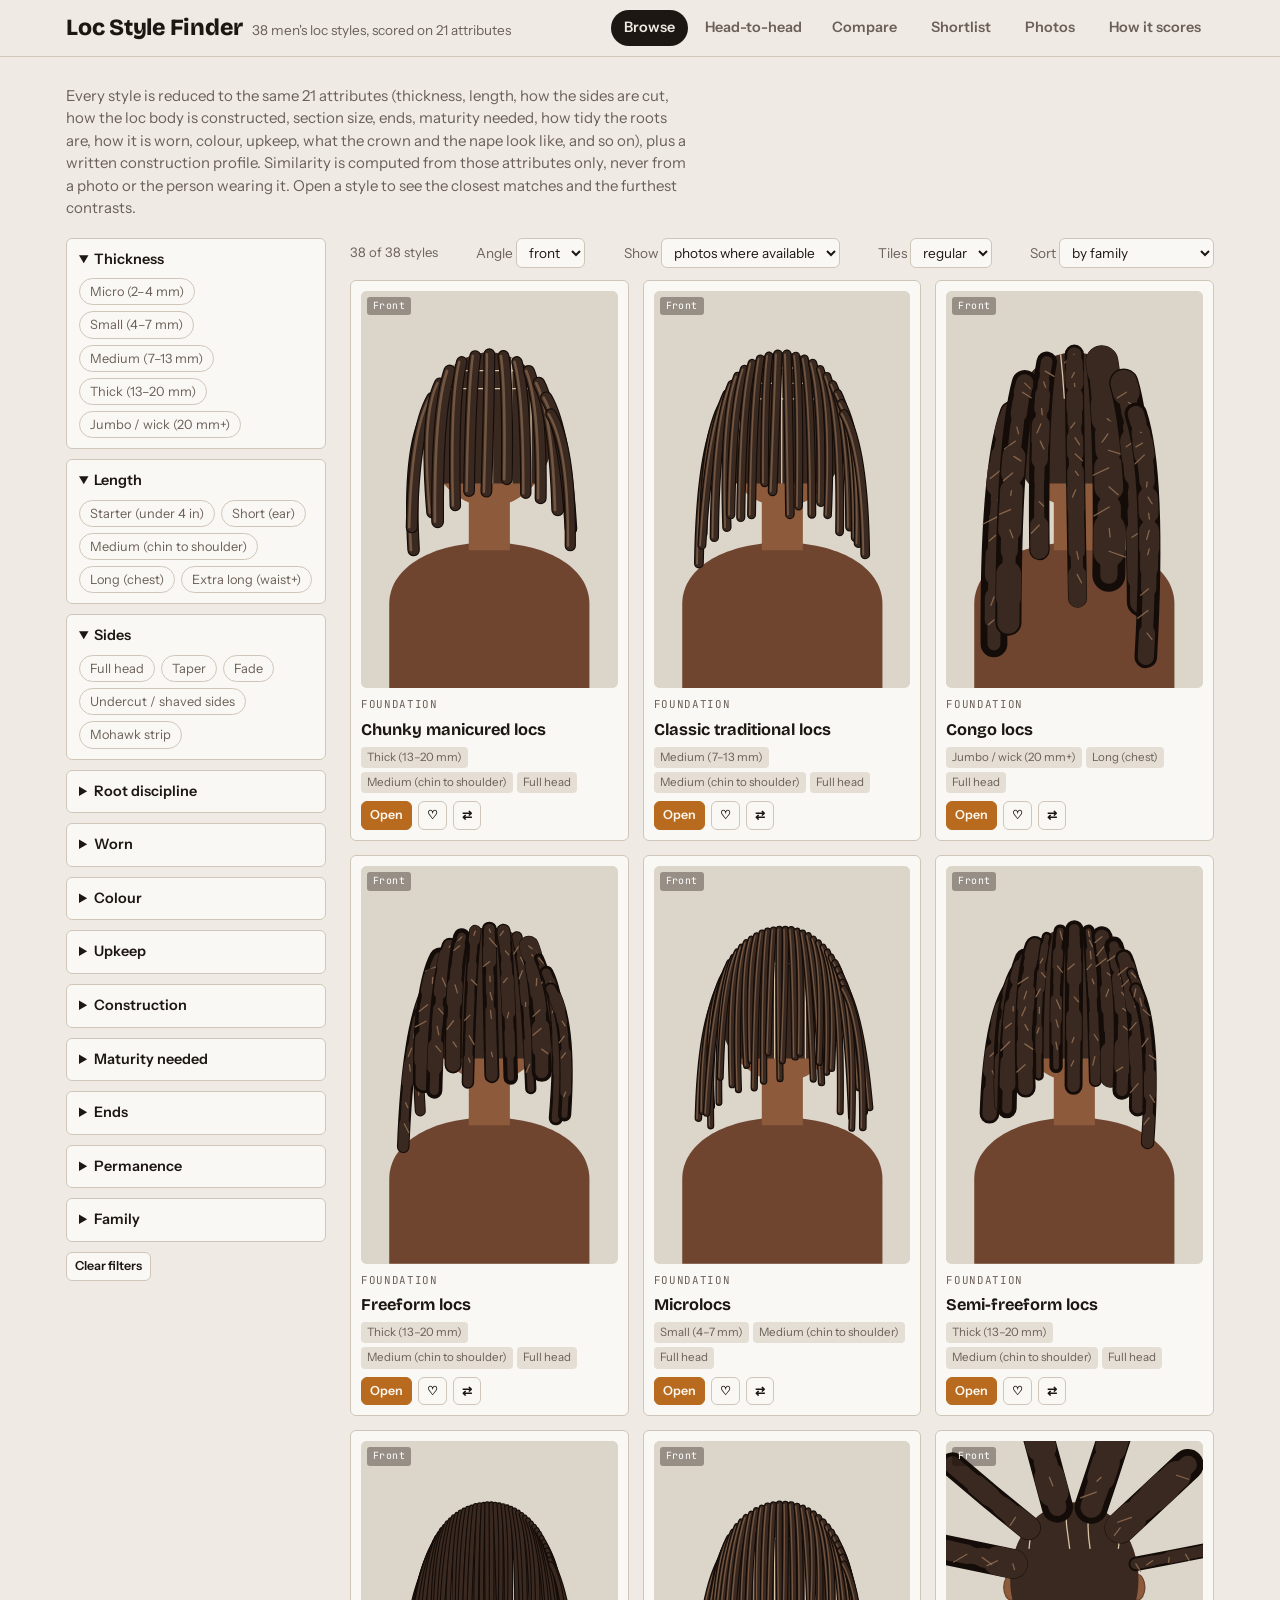
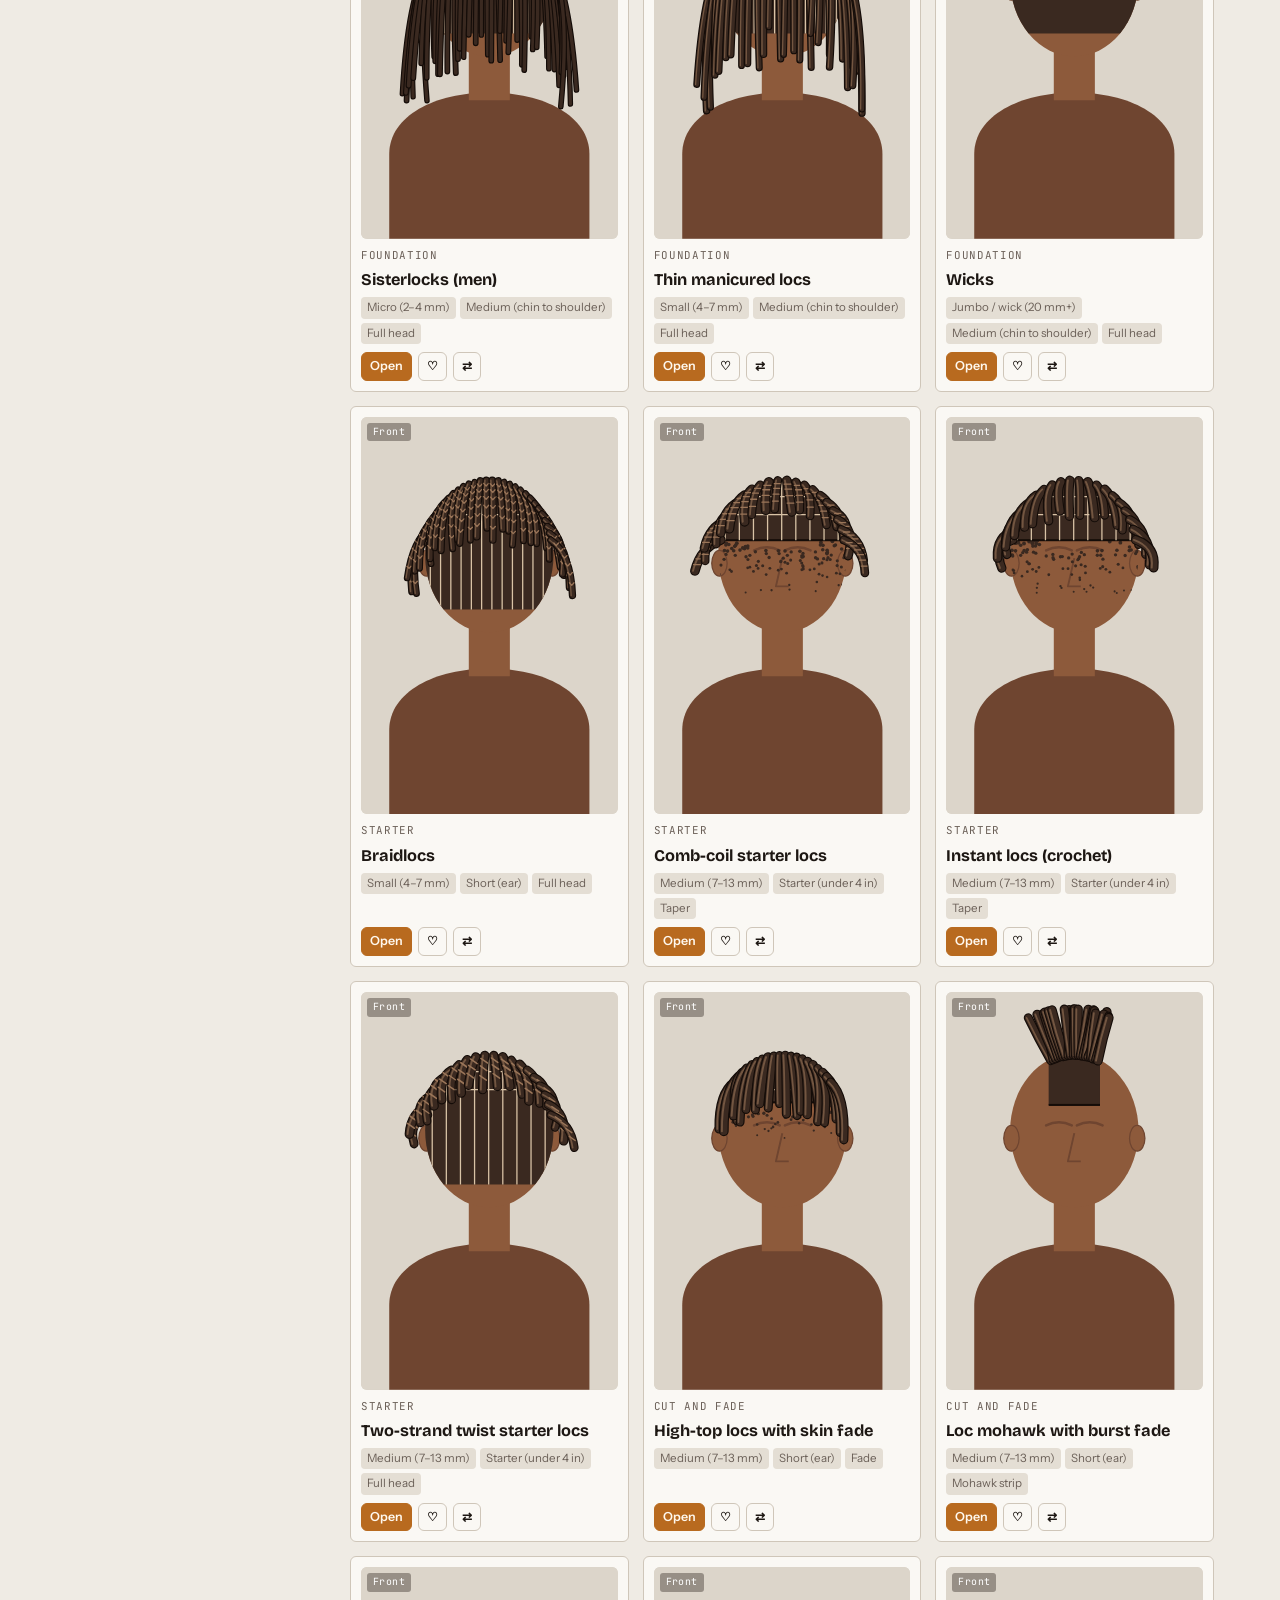
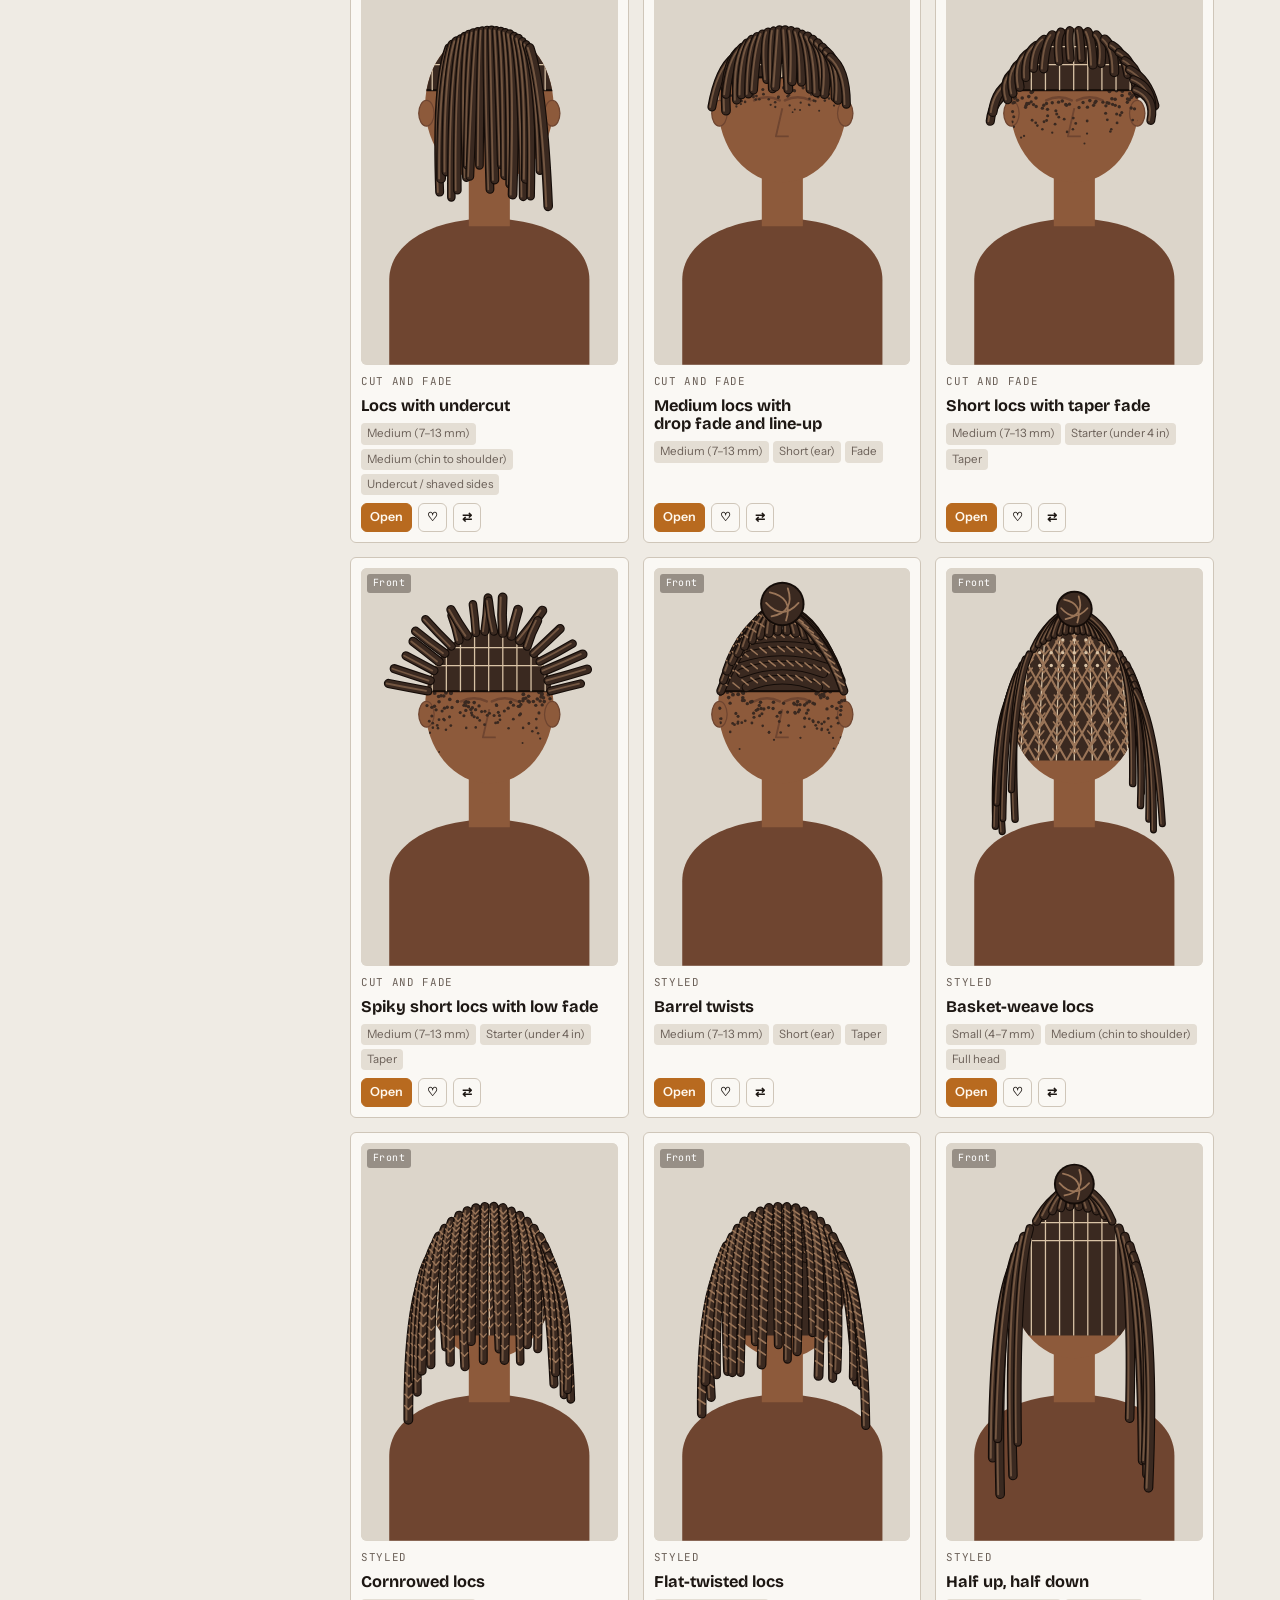
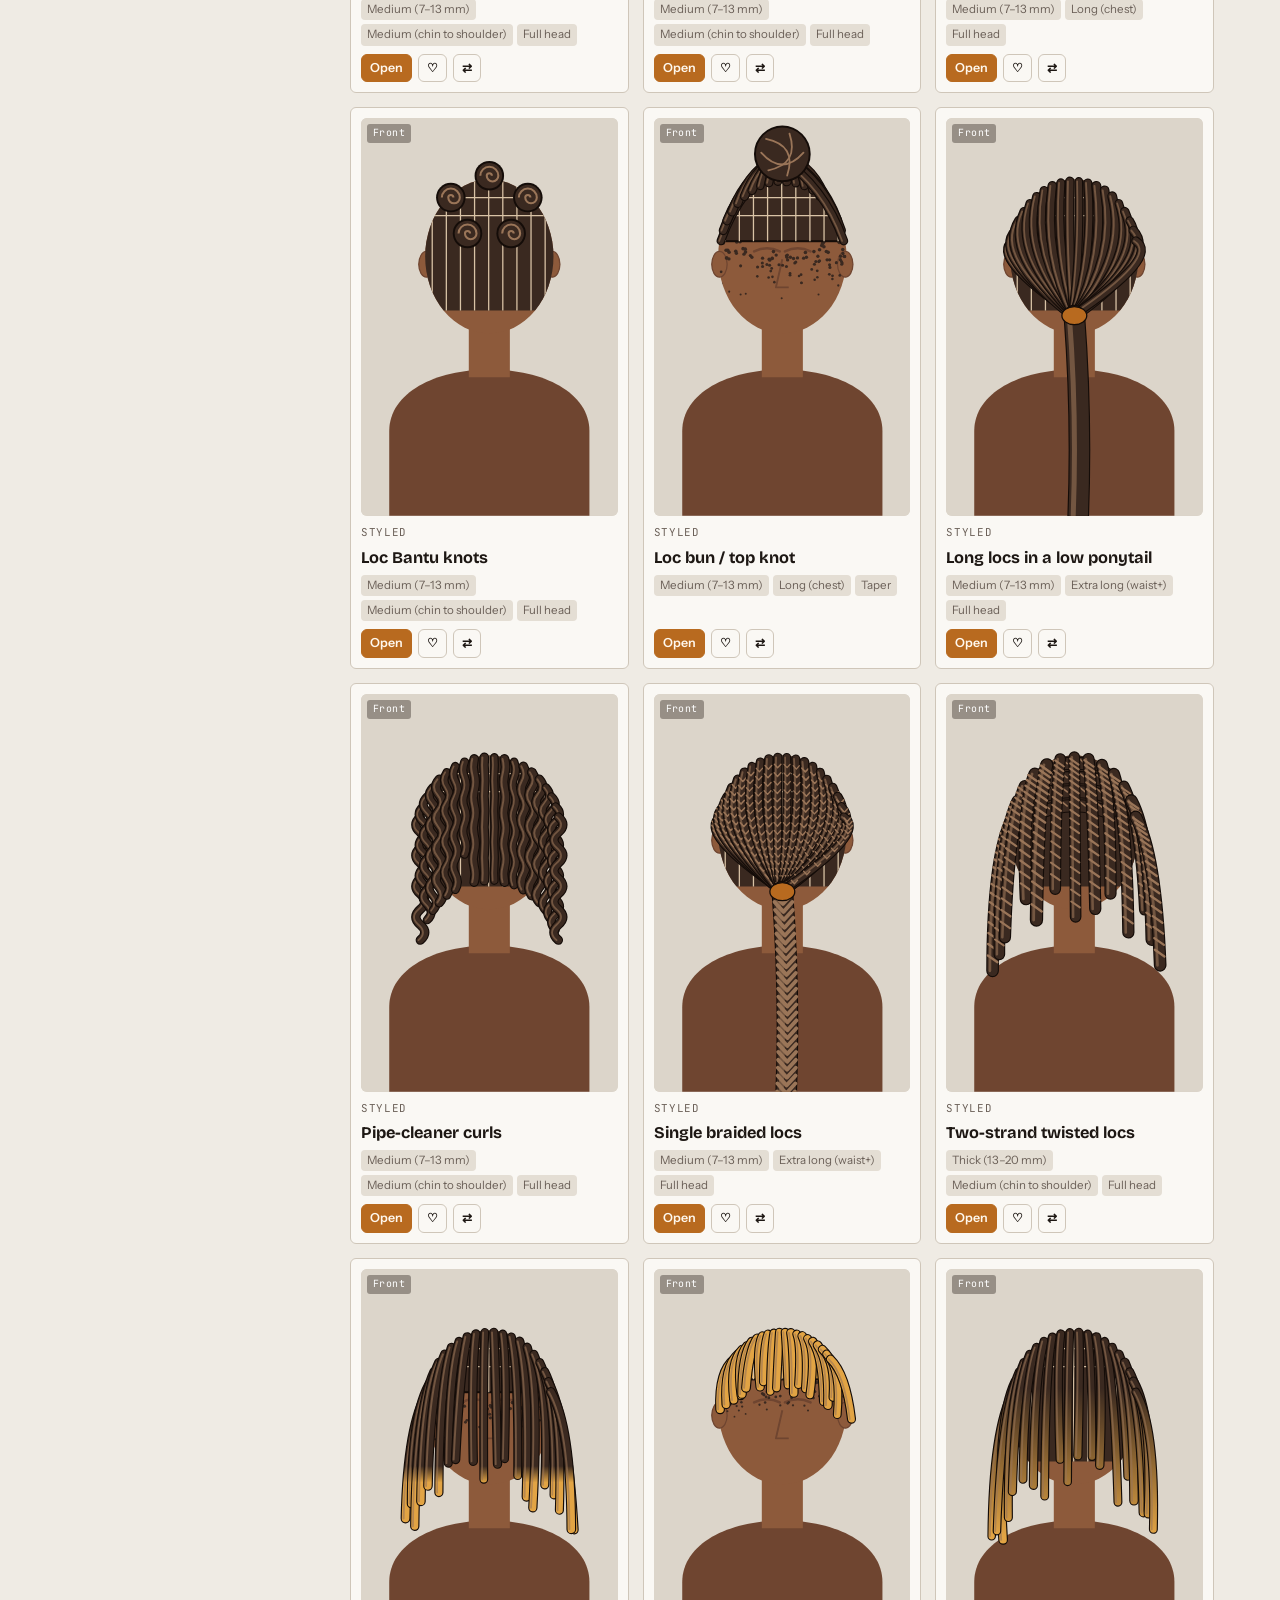
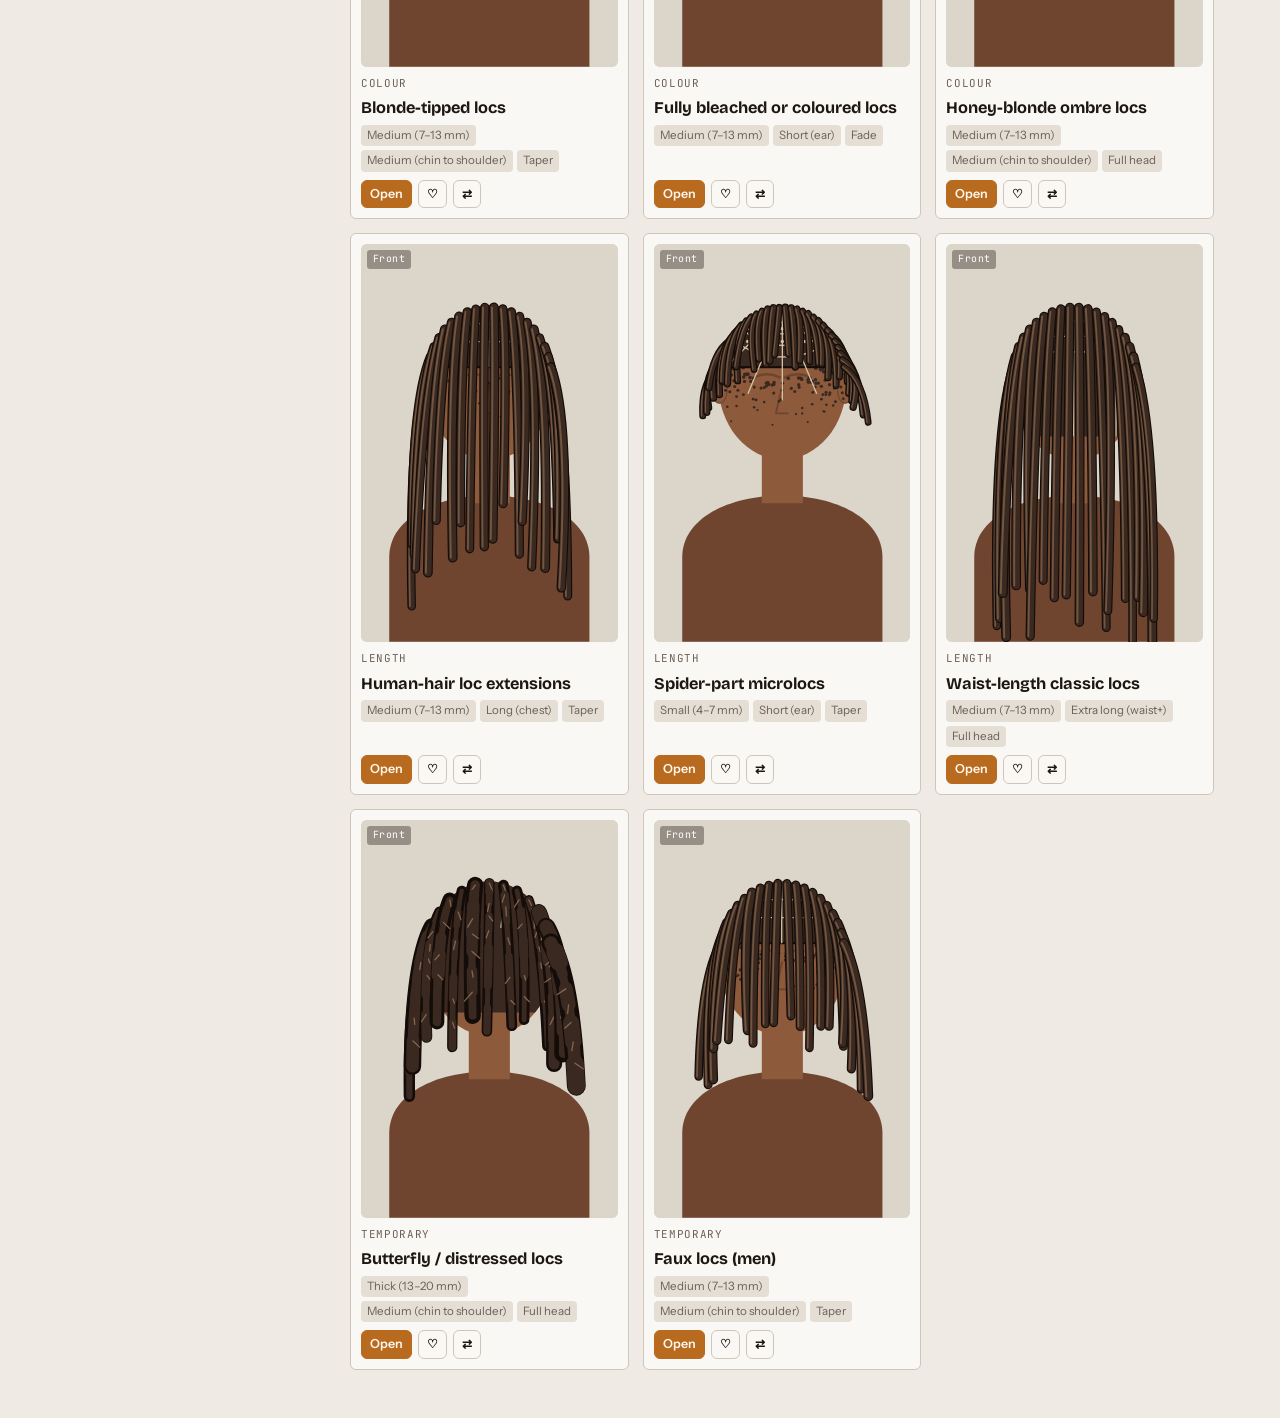
==== commit c86518ad: "Add construction profiles and four scored construction attributes Every style now carries a written " ====
--- a/docs/locs/index.html
+++ b/docs/locs/index.html
@@ -156,6 +156,13 @@
 .attrs th,.attrs td{text-align:left;padding:6px 8px;border-bottom:1px solid var(--line);vertical-align:top}
 .attrs th{color:var(--muted);font-weight:500;width:38%}
 .attrs td{font-family:var(--mono);font-size:.8rem}
+.profile-dl{display:grid;grid-template-columns:minmax(120px,30%) minmax(0,1fr);gap:6px 12px;margin:0;font-size:.88rem}
+.profile-dl dt{color:var(--muted);padding-top:1px}
+.profile-dl dd{margin:0}
+.profile-dl ul{margin:0;padding-left:16px}
+.profile-dl li{margin:1px 0}
+.cmp td.txt{font-family:var(--body);font-size:.82rem;line-height:1.4;max-width:34ch}
+.cmp td.txt ul{margin:0;padding-left:14px}
 .photos{display:flex;flex-wrap:wrap;gap:6px;margin-top:10px}
 .photos a{font-size:.82rem;border:1px solid var(--line);border-radius:999px;padding:4px 10px;text-decoration:none;color:var(--fg)}
 .photos a:hover{border-color:var(--accent)}
@@ -206,7 +213,7 @@
 <body>
 <header class="top">
   <div class="wrap">
-    <div class="brand"><h1>Loc Style Finder</h1><span class="sub">38 men's loc styles, scored on 17 attributes</span></div>
+    <div class="brand"><h1>Loc Style Finder</h1><span class="sub">38 men's loc styles, scored on 21 attributes</span></div>
     <nav class="tabs" role="tablist" id="tabs">
       <button class="tab" role="tab" data-view="browse" aria-selected="true">Browse</button>
       <button class="tab" role="tab" data-view="duel">Head-to-head</button>
@@ -221,7 +228,7 @@
 <main class="wrap">
   <!-- BROWSE -->
   <section class="view on" id="view-browse">
-    <p class="lede">Every style is reduced to the same 17 attributes (thickness, length, how the sides are cut, how tidy the roots are, how it is worn, colour, upkeep, what the crown and the nape look like, and so on). Similarity is computed from those attributes only, never from a photo or the person wearing it. Open a style to see the closest matches and the furthest contrasts.</p>
+    <p class="lede">Every style is reduced to the same 21 attributes (thickness, length, how the sides are cut, how the loc body is constructed, section size, ends, maturity needed, how tidy the roots are, how it is worn, colour, upkeep, what the crown and the nape look like, and so on), plus a written construction profile. Similarity is computed from those attributes only, never from a photo or the person wearing it. Open a style to see the closest matches and the furthest contrasts.</p>
     <div class="browse">
       <aside class="rail" id="rail"></aside>
       <div>
@@ -286,7 +293,7 @@
   <!-- ABOUT -->
   <section class="view" id="view-about">
     <h2 style="font-size:1.5rem">How similarity is scored</h2>
-    <p class="lede">Each style is a point in a 17-attribute space. Distance between two styles is a weighted average of per-attribute differences: numeric attributes contribute how far apart they are on their scale, categorical ones contribute 0 (same) or 1 (different). Similarity is 1 minus that distance. Heavier weights go to the attributes a barber or loctician would name first: thickness, length and how the sides are cut.</p>
+    <p class="lede">Each style is a point in a 21-attribute space. Distance between two styles is a weighted average of per-attribute differences: numeric attributes contribute how far apart they are on their scale, categorical ones contribute 0 (same) or 1 (different). Similarity is 1 minus that distance. Heavier weights go to the attributes a barber or loctician would name first: thickness, length and how the sides are cut.</p>
     <div class="about" id="about"></div>
   </section>
 </main>
@@ -554,13 +561,23 @@
     else {
       o.push(`<rect x="${x0}" y="${f1(yTop-1)}" width="${x1-x0}" height="${f1(h+2)}" rx="${f1(h/2+1)}" fill="var(--hair-dk)"/><rect x="${x0+1}" y="${f1(yTop)}" width="${x1-x0-2}" height="${f1(h)}" rx="${f1(h/2)}" fill="url(#${gid})"/>`);
       o.push(`<rect x="${x0+6}" y="${f1(yTop+h*0.12)}" width="${x1-x0-12}" height="${f1(Math.max(1.2,h*0.16))}" rx="1" fill="var(--hair-hi)" fill-opacity=".6"/>`);
-      const step=s.surface==='Coiled'?Math.max(4,h*0.35):Math.max(7,h*0.75);
-      for(let x=x0+step;x<x1-2;x+=step){
-        if(s.surface==='Twisted rope') o.push(`<line x1="${f1(x-h*0.35)}" y1="${f1(yTop+h*0.15)}" x2="${f1(x+h*0.35)}" y2="${f1(yTop+h*0.85)}" stroke="var(--hair-hi)" stroke-width="${f1(Math.max(1.2,h*0.12))}" stroke-linecap="round"/>`);
-        if(s.surface==='Braided imprint') o.push(`<path d="M${f1(x-h*0.35)} ${f1(yTop+h*0.15)} L${f1(x)} ${f1(yTop+h*0.8)} L${f1(x+h*0.35)} ${f1(yTop+h*0.15)}" stroke="var(--hair-hi)" stroke-width="${f1(Math.max(1.2,h*0.11))}" fill="none" stroke-linecap="round" stroke-linejoin="round"/>`);
-        if(s.surface==='Coiled') o.push(`<line x1="${f1(x)}" y1="${f1(yTop+h*0.1)}" x2="${f1(x)}" y2="${f1(yTop+h*0.9)}" stroke="var(--hair-hi)" stroke-width="1.2" stroke-linecap="round"/>`);
-        if(s.surface==='Woven'&&Math.round((x-x0)/step)%2) o.push(`<rect x="${f1(x-step*0.45)}" y="${f1(yTop+2)}" width="${f1(step*0.9)}" height="${f1(h-4)}" fill="var(--hair-hi)" fill-opacity=".35"/>`);
-      }
+      // structure: real strands for twisted and braided locs, a spring for coils
+      const wave=(amp,period,phase,yc)=>{ let d=''; for(let x=x0+2;x<=x1-2;x+=2){ const y=yc+amp*Math.sin((x-x0)/period*Math.PI*2+phase); d+=(d?' L':'M')+f1(x)+' '+f1(y);} return d; };
+      if(s.surface==='Twisted rope'){ // two strands wrapping each other: each strand is a sine, half a turn apart
+        const period=Math.max(12,h*2.2), sw2=h*0.5;
+        for(const [ph,col] of [[0,'var(--hair)'],[Math.PI,'var(--hair-hi)']]){ const d=wave(h*0.26,period,ph,ym); o.push(`<path d="${d}" stroke="var(--hair-dk)" stroke-width="${f1(sw2+1.6)}" fill="none" stroke-linecap="round"/><path d="${d}" stroke="${col}" stroke-width="${f1(sw2)}" fill="none" stroke-linecap="round"/>`); }
+        // front strand passes over the back one every half turn: redraw the dark strand's crossings on top
+        for(let x=x0+period*0.25;x<x1;x+=period){ const seg=wave(h*0.26,period,0,ym).split(' L').filter(pt=>{const px=+pt.replace('M','').split(' ')[0];return px>x-period*0.22&&px<x+period*0.22;}); if(seg.length>2) o.push(`<path d="M${seg.map(t=>t.replace('M','')).join(' L')}" stroke="var(--hair-dk)" stroke-width="${f1(sw2+1.6)}" fill="none" stroke-linecap="round"/><path d="M${seg.map(t=>t.replace('M','')).join(' L')}" stroke="var(--hair)" stroke-width="${f1(sw2)}" fill="none" stroke-linecap="round"/>`); }
+        o.push(`<text x="${x1}" y="27" text-anchor="end" font-family="var(--mono)" font-size="7.5" fill="var(--guide-ink)" stroke="var(--pic)" stroke-width="3" paint-order="stroke">two strands, each wrapping the other</text>`);
+      } else if(s.surface==='Braided imprint'){ // three strands a third of a turn apart
+        const period=Math.max(12,h*1.9), sw3=h*0.4;
+        [[0,'var(--hair)'],[2*Math.PI/3,'var(--hair-hi)'],[4*Math.PI/3,'var(--hair)']].forEach(([ph,col],i)=>{ const d=wave(h*0.3,period,ph,ym); o.push(`<path d="${d}" stroke="var(--hair-dk)" stroke-width="${f1(sw3+1.6)}" fill="none" stroke-linecap="round"/><path d="${d}" stroke="${col}" stroke-width="${f1(sw3)}" fill="none" stroke-linecap="round" stroke-opacity="${i===2?'.85':'1'}"/>`); });
+        o.push(`<text x="${x1}" y="27" text-anchor="end" font-family="var(--mono)" font-size="7.5" fill="var(--guide-ink)" stroke="var(--pic)" stroke-width="3" paint-order="stroke">three strands plaited</text>`);
+      } else if(s.surface==='Coiled'){ // spring: rings around the body
+        const step=Math.max(4,h*0.42);
+        for(let x=x0+step;x<x1-2;x+=step){ o.push(`<path d="M${f1(x-step*0.3)} ${f1(yTop+h*0.08)} Q${f1(x+step*0.35)} ${f1(ym)} ${f1(x-step*0.3)} ${f1(yTop+h*0.92)}" stroke="var(--hair-hi)" stroke-width="${f1(Math.max(1.2,h*0.1))}" fill="none" stroke-linecap="round"/>`); }
+        o.push(`<text x="${x1}" y="27" text-anchor="end" font-family="var(--mono)" font-size="7.5" fill="var(--guide-ink)" stroke="var(--pic)" stroke-width="3" paint-order="stroke">one strand wound into a spring</text>`);
+      } else if(s.surface==='Woven'){ const step=Math.max(7,h*0.75); for(let x=x0+step;x<x1-2;x+=step) if(Math.round((x-x0)/step)%2) o.push(`<rect x="${f1(x-step*0.45)}" y="${f1(yTop+2)}" width="${f1(step*0.9)}" height="${f1(h-4)}" fill="var(--hair-hi)" fill-opacity=".35"/>`); }
     }
   }
   o.push(`<text x="${x0}" y="14" font-family="var(--mono)" font-size="9" fill="var(--guide-ink)" stroke="var(--pic)" stroke-width="3" paint-order="stroke" stroke-linejoin="round">≈ ${mm} mm wide · ${s.surface.toLowerCase()}</text>`);
@@ -779,15 +796,16 @@
 const FILTERS=[
   {key:'thickness',label:'Thickness'},{key:'length',label:'Length'},{key:'sides',label:'Sides'},
   {key:'neatness',label:'Root discipline'},{key:'arrange',label:'Worn'},{key:'color',label:'Colour'},
-  {key:'maint',label:'Upkeep'},{key:'permanent',label:'Permanence',cat:true},{key:'group',label:'Family',cat:true},
+  {key:'maint',label:'Upkeep'},{key:'method',label:'Construction',cat:true},{key:'stage',label:'Maturity needed'},
+  {key:'ends',label:'Ends',cat:true},{key:'permanent',label:'Permanence',cat:true},{key:'group',label:'Family',cat:true},
 ];
 function renderRail(){
   const rail=$('#rail');
   rail.innerHTML=FILTERS.map((f,i)=>{
     const a=AT[f.key];
     let opts;
-    if(f.key==='group') opts=[...new Set(STYLES.map(s=>s.group))].map(g=>({v:g,l:g}));
-    else if(f.key==='permanent') opts=[{v:true,l:'Permanent'},{v:false,l:'Temporary'}];
+    if(f.key==='permanent') opts=[{v:true,l:'Permanent'},{v:false,l:'Temporary'}];
+    else if(f.cat) opts=[...new Set(STYLES.map(s=>s[f.key]))].map(g=>({v:g,l:g}));
     else opts=a.levels.map((l,v)=>l?{v,l}:null).filter(Boolean);
     const sel=filters[f.key]||[];
     return `<details ${i<3||sel.length?'open':''}><summary>${f.label}${sel.length?` <span class="sim-pct">(${sel.length})</span>`:''}</summary>
@@ -854,6 +872,8 @@
           <tr><th>Retwist / restyle</th><td>${esc(s.retwist)}</td></tr>
           <tr><th>Hair it suits</th><td>${esc(s.hair)}</td></tr>
         </tbody></table>
+        <h3 style="font-size:1.1rem;margin:18px 0 6px">Construction profile</h3>
+        <dl class="profile-dl">${DETAIL_FIELDS.map(f=>s[f.key]?`<dt>${f.label}</dt><dd>${f.list?`<ul>${s[f.key].map(x=>`<li>${esc(x)}</li>`).join('')}</ul>`:esc(s[f.key])}</dd>`:'').join('')}</dl>
       </div>
     </div>
     <div class="rel">
@@ -954,10 +974,13 @@
   const rows=[...ATTRS.map(a=>({label:a.label,vals:cs.map(s=>fmtAttr(s,a)),diff:cs.some((s,i)=>i&&attrDist(s,cs[0],a)>(a.type==='cat'?0:0.13))})),
     {label:'Retwist / restyle',vals:cs.map(s=>s.retwist),diff:new Set(cs.map(s=>s.retwist)).size>1},
     {label:'Hair it suits',vals:cs.map(s=>s.hair),diff:new Set(cs.map(s=>s.hair)).size>1}];
+  const prof=DETAIL_FIELDS.map(f=>({label:f.label,list:f.list,vals:cs.map(s=>s[f.key]||'')}));
   el.innerHTML=`<div class="pairs">${pairs.join('')}</div>
   <div class="cmpwrap"><table class="cmp"><thead><tr><th></th>${cs.map(s=>`<th><div class="pic">${vis(s,'front',true)}</div>${esc(s.name)}<div style="margin-top:6px;display:flex;gap:4px"><button class="btn sm" data-open="${s.id}">Open</button><button class="btn sm" data-cmp="${s.id}" title="Remove">✕</button></div></th>`).join('')}</tr></thead>
   <tbody>${['side','back','top'].map(v=>`<tr><th>${VIEW_LABEL[v]} view</th>${cs.map(s=>`<td class="vis"><div class="pic ${v}" style="width:120px;${v==="top"?"aspect-ratio:1/1":"aspect-ratio:200/310"}">${vis(s,v)}</div></td>`).join('')}</tr>`).join('')}<tr><th>One loc, true scale</th>${cs.map(s=>`<td class="vis">${swatch(s)}</td>`).join('')}</tr>
-  ${rows.map(r=>`<tr class="${r.diff?'diff':''}"><th>${r.label}</th>${r.vals.map(v=>`<td>${esc(v)}</td>`).join('')}</tr>`).join('')}</tbody></table></div>
+  ${rows.map(r=>`<tr class="${r.diff?'diff':''}"><th>${r.label}</th>${r.vals.map(v=>`<td>${esc(v)}</td>`).join('')}</tr>`).join('')}
+  <tr><th colspan="${cs.length+1}" style="background:var(--surface-2);font-weight:700;color:var(--fg)">Construction profile</th></tr>
+  ${prof.map(r=>`<tr><th>${r.label}</th>${r.vals.map(v=>`<td class="txt">${r.list?`<ul>${(v||[]).map(x=>`<li>${esc(x)}</li>`).join('')}</ul>`:esc(v)}</td>`).join('')}</tr>`).join('')}</tbody></table></div>
   <p class="note" style="margin-top:10px">Highlighted rows differ from the first column. ${cs.length<4?'Up to four styles can be compared.':''}</p>`;
 }
 
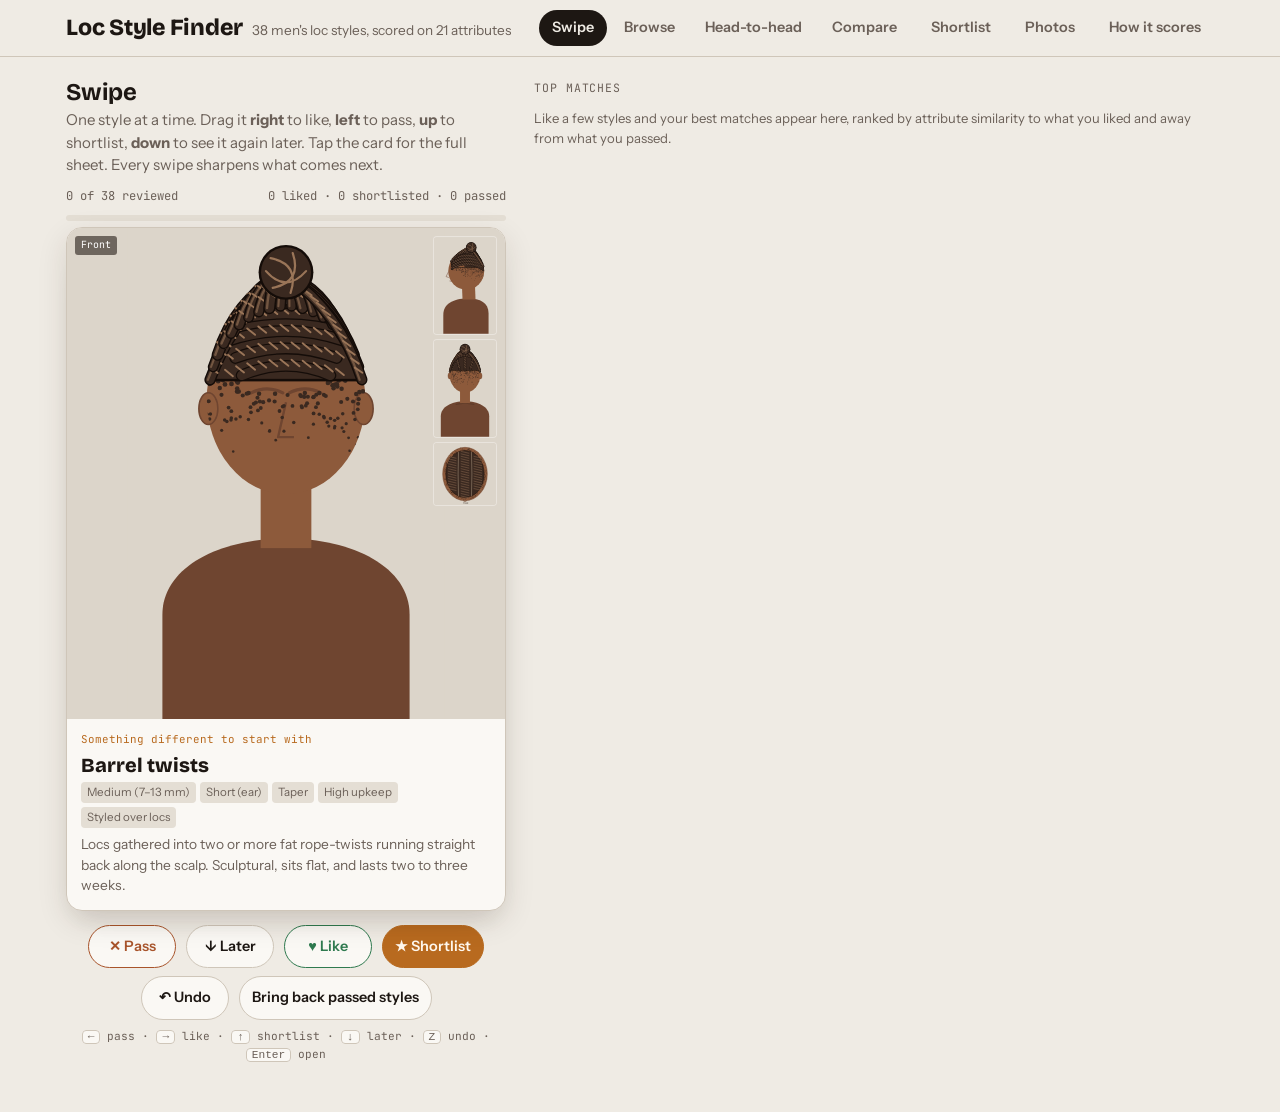
==== commit ca225fa1: "Add Swipe mode for fast choices New default view: one style at a time as a card with its front view " ====
--- a/docs/locs/index.html
+++ b/docs/locs/index.html
@@ -171,6 +171,48 @@
 .rel .grid{grid-template-columns:repeat(auto-fill,minmax(160px,1fr))}
 .note{font-size:.82rem;color:var(--muted)}
 
+/* swipe deck */
+.swipe-wrap{display:grid;grid-template-columns:minmax(0,440px) minmax(0,1fr);gap:28px;align-items:start}
+@media (max-width:860px){.swipe-wrap{grid-template-columns:1fr}.deck{height:min(58vh,560px);min-height:400px}}
+@media (max-width:600px){.brand .sub{display:none}.lede{font-size:.92rem}}
+.deck{position:relative;height:min(76vh,700px);min-height:520px;user-select:none;-webkit-user-select:none}
+.scard{position:absolute;inset:0;background:var(--surface);border:1px solid var(--line);border-radius:16px;box-shadow:var(--shadow);display:flex;flex-direction:column;overflow:hidden;touch-action:none;will-change:transform;cursor:grab}
+.scard.dragging{cursor:grabbing;transition:none!important}
+.scard.behind{transform:scale(.95) translateY(14px);opacity:.85;pointer-events:none}
+.scard.settle{transition:transform .28s cubic-bezier(.2,.8,.2,1)}
+.scard.fly{transition:transform .38s ease-in,opacity .38s ease-in;opacity:0}
+.scard .shot{flex:1;min-height:0;position:relative;background:var(--pic);display:grid;place-items:center}
+.scard .shot svg{width:100%;height:100%}
+.scard .shot img{position:absolute;inset:0;width:100%;height:100%;object-fit:cover}
+.scard .shot .badge{position:absolute;top:8px;left:8px;font-family:var(--mono);font-size:.62rem;background:rgba(20,12,6,.55);color:#fff;padding:2px 6px;border-radius:3px}
+.scard .angles-strip{position:absolute;right:8px;top:8px;display:grid;gap:4px;width:64px}
+.scard .angles-strip .pic{aspect-ratio:200/310;border-radius:4px;overflow:hidden;background:var(--pic);border:1px solid rgba(255,255,255,.35);cursor:pointer}
+.scard .angles-strip .pic.top{aspect-ratio:1/1}
+.scard .angles-strip .pic svg{width:100%;height:100%}
+.scard .body{padding:12px 14px 14px;display:grid;gap:6px}
+.scard h3{font-size:1.25rem;font-weight:800}
+.scard .why{font-family:var(--mono);font-size:.68rem;color:var(--accent)}
+.scard .blurb{font-size:.86rem;color:var(--muted);margin:0;display:-webkit-box;-webkit-line-clamp:3;-webkit-box-orient:vertical;overflow:hidden}
+.stamp{position:absolute;top:22px;padding:4px 12px;border:3px solid;border-radius:8px;font-family:var(--display);font-weight:800;font-size:1.5rem;letter-spacing:.04em;opacity:0;pointer-events:none;background:rgba(255,255,255,.08)}
+.stamp.like{left:14px;color:var(--good);border-color:var(--good);transform:rotate(-14deg)}
+.stamp.pass{right:14px;color:var(--warn);border-color:var(--warn);transform:rotate(14deg)}
+.stamp.love{left:50%;top:38%;transform:translate(-50%,-50%) rotate(-6deg);color:var(--accent);border-color:var(--accent)}
+.stamp.later{left:50%;bottom:30%;top:auto;transform:translate(-50%,0) rotate(4deg);color:var(--muted);border-color:var(--muted)}
+.swipe-actions{display:flex;justify-content:center;gap:10px;margin-top:14px;flex-wrap:wrap}
+.swipe-actions .btn{min-width:88px;padding:10px 12px;font-size:.9rem;border-radius:999px}
+.swipe-actions .btn.pass{color:var(--warn);border-color:var(--warn)}
+.swipe-actions .btn.like{color:var(--good);border-color:var(--good)}
+.swipe-actions .btn.love{background:var(--accent);border-color:var(--accent);color:var(--accent-ink)}
+.swipe-actions .btn.pass:hover{background:var(--warn);color:#fff}
+.swipe-actions .btn.like:hover{background:var(--good);color:#fff}
+.swipe-progress{display:flex;justify-content:space-between;gap:10px;flex-wrap:wrap;font-family:var(--mono);font-size:.76rem;color:var(--muted);margin:10px 0 6px}
+.swipe-progress .trackbar{flex:1 1 100%;height:6px;background:var(--surface-2);border-radius:999px;overflow:hidden}
+.swipe-progress .trackbar i{display:block;height:100%;background:var(--accent)}
+.deck-empty{position:absolute;inset:0;display:grid;place-items:center;text-align:center;padding:24px;border:1px dashed var(--line);border-radius:16px;color:var(--muted)}
+.keys{font-family:var(--mono);font-size:.7rem;color:var(--muted);text-align:center;margin-top:8px}
+.keys kbd{border:1px solid var(--line);border-radius:4px;padding:0 5px;background:var(--surface)}
+.card .acts .pass{color:var(--warn)}
+.card.passed{opacity:.55}
 /* duel */
 .duel-top{display:flex;flex-wrap:wrap;gap:10px;align-items:center;justify-content:space-between;margin-bottom:14px}
 .duel{display:grid;grid-template-columns:repeat(auto-fit,minmax(240px,340px));gap:14px;justify-content:center}
@@ -215,7 +257,8 @@
   <div class="wrap">
     <div class="brand"><h1>Loc Style Finder</h1><span class="sub">38 men's loc styles, scored on 21 attributes</span></div>
     <nav class="tabs" role="tablist" id="tabs">
-      <button class="tab" role="tab" data-view="browse" aria-selected="true">Browse</button>
+      <button class="tab" role="tab" data-view="swipe">Swipe</button>
+      <button class="tab" role="tab" data-view="browse">Browse</button>
       <button class="tab" role="tab" data-view="duel">Head-to-head</button>
       <button class="tab" role="tab" data-view="compare">Compare<span class="n" id="nCmp"></span></button>
       <button class="tab" role="tab" data-view="likes">Shortlist<span class="n" id="nLike"></span></button>
@@ -226,14 +269,36 @@
 </header>
 
 <main class="wrap">
+  <!-- SWIPE -->
+  <section class="view" id="view-swipe">
+    <div class="swipe-wrap">
+      <div>
+        <h2 style="font-size:1.5rem">Swipe</h2>
+        <p class="lede" style="margin:4px 0 10px">One style at a time. Drag it <b>right</b> to like, <b>left</b> to pass, <b>up</b> to shortlist, <b>down</b> to see it again later. Tap the card for the full sheet. Every swipe sharpens what comes next.</p>
+        <div class="swipe-progress" id="swipeProgress"></div>
+        <div class="deck" id="deck"></div>
+        <div class="swipe-actions">
+          <button class="btn pass" data-swipe="pass" title="Pass (left arrow)">✕ Pass</button>
+          <button class="btn" data-swipe="later" title="Later (down arrow)">↓ Later</button>
+          <button class="btn like" data-swipe="like" title="Like (right arrow)">♥ Like</button>
+          <button class="btn love" data-swipe="love" title="Shortlist (up arrow)">★ Shortlist</button>
+        </div>
+        <div class="swipe-actions" style="margin-top:8px"><button class="btn sm" id="swipeUndo">↶ Undo</button><button class="btn sm" id="swipeRestore">Bring back passed styles</button></div>
+        <div class="keys"><kbd>←</kbd> pass · <kbd>→</kbd> like · <kbd>↑</kbd> shortlist · <kbd>↓</kbd> later · <kbd>Z</kbd> undo · <kbd>Enter</kbd> open</div>
+      </div>
+      <div id="swipeSide"></div>
+    </div>
+  </section>
+
   <!-- BROWSE -->
-  <section class="view on" id="view-browse">
+  <section class="view" id="view-browse">
     <p class="lede">Every style is reduced to the same 21 attributes (thickness, length, how the sides are cut, how the loc body is constructed, section size, ends, maturity needed, how tidy the roots are, how it is worn, colour, upkeep, what the crown and the nape look like, and so on), plus a written construction profile. Similarity is computed from those attributes only, never from a photo or the person wearing it. Open a style to see the closest matches and the furthest contrasts.</p>
     <div class="browse">
       <aside class="rail" id="rail"></aside>
       <div>
         <div class="sortrow">
           <span id="count" class="note"></span>
+          <label class="note" style="display:flex;align-items:center;gap:4px"><input type="checkbox" id="hidePassed"> hide passed</label>
           <label>Angle <select id="angle"><option value="front">front</option><option value="side">side</option><option value="back">back</option><option value="top">top</option></select></label>
           <label>Show <select id="imgmode"><option value="photo">photos where available</option><option value="schematic">schematics only</option></select></label>
           <label>Tiles <select id="tile"><option value="225">regular</option><option value="320">large</option><option value="440">huge</option></select></label>
@@ -337,6 +402,8 @@
 let likes=new Set(store.get('likes',[]));
 let cmp=store.get('cmp',[]);
 let taste=store.get('taste',{wins:{},losses:{},rounds:0,seen:[]});
+taste.passed=taste.passed||{}; taste.swiped=taste.swiped||[];
+let hidePassed=store.get('hidePassed',true);
 let filters=store.get('filters',{});
 let duelCur=[];
 const persist=()=>{store.set('likes',[...likes]);store.set('cmp',cmp);store.set('taste',taste);store.set('filters',filters);};
@@ -779,7 +846,7 @@
 }
 function card(s,opts={}){
   const liked=likes.has(s.id), inC=cmp.includes(s.id);
-  return `<article class="card" data-id="${s.id}">
+  return `<article class="card ${taste.passed[s.id]?'passed':''}" data-id="${s.id}">
     <div class="pic" tabindex="0" role="button" aria-label="Open ${esc(s.name)}" data-open="${s.id}">${vis(s)}</div>
     <div class="grp">${esc(s.group)}${opts.sim!=null?` · <span class="sim-pct">${Math.round(opts.sim*100)}% similar</span>`:''}</div>
     <h3>${esc(s.name)}</h3>
@@ -788,6 +855,7 @@
       <button class="btn sm primary" data-open="${s.id}">Open</button>
       <button class="btn sm ${liked?'on':''}" data-like="${s.id}" aria-pressed="${liked}" title="Shortlist">${liked?'♥':'♡'}</button>
       <button class="btn sm ${inC?'on':''}" data-cmp="${s.id}" aria-pressed="${inC}" title="Add to compare">⇄</button>
+      <button class="btn sm pass" data-pass="${s.id}" title="${taste.passed[s.id]?'Bring back':'Pass on this style'}">${taste.passed[s.id]?'↶':'✕'}</button>
     </div>
   </article>`;
 }
@@ -815,8 +883,9 @@
 function filtered(){
   return STYLES.filter(s=>FILTERS.every(f=>{const sel=filters[f.key];return !sel||!sel.length||sel.includes(s[f.key]);}));
 }
+function browseList(){ return filtered().filter(s=>!(hidePassed&&taste.passed[s.id])); }
 function renderGrid(){
-  let list=filtered();
+  let list=browseList();
   const sort=$('#sort').value;
   const grpOrder=['Foundation','Starter','Cut and fade','Styled','Colour','Length','Temporary'];
   if(sort==='name') list.sort((a,b)=>a.name.localeCompare(b.name));
@@ -824,7 +893,8 @@
   if(sort==='maint') list.sort((a,b)=>a.maint-b.maint||a.name.localeCompare(b.name));
   if(sort==='length') list.sort((a,b)=>a.length-b.length||a.name.localeCompare(b.name));
   if(sort==='taste'){ if(!hasTaste()){toast('Pick a few styles first (heart them or play Head-to-head)');} else list.sort((a,b)=>tasteScore(b)-tasteScore(a)); }
-  $('#count').textContent=`${list.length} of ${STYLES.length} styles`;
+  const np=Object.keys(taste.passed).length;
+  $('#count').textContent=`${list.length} of ${STYLES.length} styles${hidePassed&&np?` · ${np} passed hidden`:''}`;
   $('#grid').innerHTML=list.length?list.map(s=>card(s,sort==='taste'&&hasTaste()?{sim:Math.max(0,tasteScore(s))}:{})).join(''):`<div class="empty">No style matches every filter. Loosen one.</div>`;
 }
 
@@ -895,7 +965,9 @@
 /* ---------------- head-to-head ---------------- */
 function pickDuel(seedId){
   const n=+$('#duelN').value;
-  const pool=filtered().length>=n?filtered():STYLES;
+  const base=STYLES.filter(s=>!taste.passed[s.id]);
+  const fl=filtered().filter(s=>!taste.passed[s.id]);
+  const pool=fl.length>=n?fl:(base.length>=n?base:STYLES);
   const seen=new Set(taste.seen);
   const chosen=[];
   if(seedId&&BY[seedId]) chosen.push(BY[seedId]);
@@ -966,6 +1038,116 @@
   taste.rounds++; persist(); updateCounts(); toast('Noted. Next round.'); pickDuel();
 }
 
+/* ---------------- swipe deck ----------------
+   Queue order: before any taste exists, farthest-point sampling so early cards are as different as
+   possible; afterwards, alternate a card near the taste centroid with one far from everything seen. */
+let deck=[], undoStack=[], dragState=null;
+function reviewed(id){ return taste.swiped.includes(id)||taste.passed[id]; }
+function buildDeck(){
+  const pool=STYLES.filter(s=>!reviewed(s.id));
+  const seen=STYLES.filter(s=>reviewed(s.id));
+  const out=[]; const rem=new Set(pool.map(s=>s.id));
+  const far=()=>{ let best=null,bd=-1; for(const id of rem){ const s=BY[id]; const ref=[...seen,...out.map(x=>BY[x])]; const d=ref.length?Math.min(...ref.map(c=>dist(s,c))):Math.random(); if(d>bd){bd=d;best=id;} } return best; };
+  const near=()=>{ let best=null,bs=-Infinity; for(const id of rem){ const v=tasteScore(BY[id]); if(v>bs){bs=v;best=id;} } return best; };
+  let k=0;
+  while(rem.size){ const id=(hasTaste()&&k%2===0)?near():far(); out.push(id); rem.delete(id); k++; }
+  deck=out;
+}
+function swipeCard(s,why){
+  return `<article class="scard" data-id="${s.id}">
+    <div class="shot">${vis(s,'front')}
+      <div class="angles-strip">${['side','back','top'].map(v=>`<div class="pic ${v}" data-open="${s.id}" data-view="${v}" title="${VIEW_LABEL[v]} view">${drawing(s,v)}</div>`).join('')}</div>
+      <div class="stamp like">LIKE</div><div class="stamp pass">PASS</div><div class="stamp love">SHORTLIST</div><div class="stamp later">LATER</div>
+    </div>
+    <div class="body">
+      <div class="why">${esc(why)}</div>
+      <h3>${esc(s.name)}</h3>
+      <div class="tags">${keyTags(s)}<span class="tag">${esc(fmtAttr(s,AT.maint))} upkeep</span><span class="tag">${esc(s.method)}</span></div>
+      <p class="blurb">${esc(s.blurb)}</p>
+    </div>
+  </article>`;
+}
+function whyShown(s){
+  if(!hasTaste()) return 'Something different to start with';
+  const v=tasteScore(s);
+  if(v>0.62) return `${Math.round(v*100)}% like what you liked`;
+  if(v>0.45) return `A neighbour of your likes (${Math.round(v*100)}%)`;
+  return 'A deliberate contrast to what you have seen';
+}
+function renderSwipe(){
+  if(!deck.length||deck.some(id=>reviewed(id))) buildDeck();
+  const el=$('#deck');
+  const total=STYLES.length, done=STYLES.filter(s=>reviewed(s.id)).length;
+  const liked=Object.keys(taste.wins).filter(id=>taste.wins[id]>0&&!taste.passed[id]).length, passed=Object.keys(taste.passed).length;
+  $('#swipeProgress').innerHTML=`<span>${done} of ${total} reviewed</span><span>${liked} liked · ${likes.size} shortlisted · ${passed} passed</span><div class="trackbar"><i style="width:${(done/total*100).toFixed(0)}%"></i></div>`;
+  if(!deck.length){ el.innerHTML=`<div class="deck-empty"><div><h3 style="font-size:1.2rem;margin-bottom:6px">You have been through all ${total} styles</h3><p>Your top matches are on the right. Bring back the styles you passed on to keep refining, or reset your taste in Head-to-head.</p></div></div>`; renderSwipeSide(); return; }
+  const top=BY[deck[0]], next=deck[1]?BY[deck[1]]:null;
+  el.innerHTML=(next?swipeCard(next,whyShown(next)).replace('class="scard"','class="scard behind"'):'')+swipeCard(top,whyShown(top));
+  bindDrag(el.querySelector('.scard:not(.behind)'));
+  renderSwipeSide();
+}
+function renderSwipeSide(){
+  const el=$('#swipeSide');
+  if(!hasTaste()){ el.innerHTML=`<div class="eyebrow">Top matches</div><p class="note">Like a few styles and your best matches appear here, ranked by attribute similarity to what you liked and away from what you passed.</p>`; return; }
+  const top=STYLES.filter(s=>!taste.passed[s.id]).map(s=>({s,v:tasteScore(s)})).sort((a,b)=>b.v-a.v).slice(0,4);
+  const w=tasteWeights(); const pos=Object.entries(w).filter(([,v])=>v>0); const tot=pos.reduce((a,[,v])=>a+v,0)||1;
+  const lean=ATTRS.filter(a=>a.type==='num').map(a=>{let m=0;for(const [id,v] of pos)m+=v*BY[id][a.key];m/=tot;return {a,m};}).filter(({a,m})=>Math.abs((m-a.min)/(a.max-a.min)-0.5)>0.22).slice(0,4);
+  el.innerHTML=`<div class="eyebrow">Top matches so far</div><div class="grid" style="grid-template-columns:repeat(2,minmax(0,1fr));margin:8px 0 16px">${top.map(({s,v})=>card(s,{sim:Math.max(0,v)})).join('')}</div>
+    ${lean.length?`<div class="eyebrow">You lean toward</div><div class="tags" style="margin-top:6px">${lean.map(({a,m})=>`<span class="tag sim">${esc(a.levels[Math.round(m)]||a.label)}</span>`).join('')}</div>`:''}
+    <p class="note" style="margin-top:12px">Open <b>Compare</b> to put your top matches side by side, or <b>Head-to-head</b> for two at a time.</p>`;
+}
+function bindDrag(card){
+  if(!card) return;
+  const stamps={like:card.querySelector('.stamp.like'),pass:card.querySelector('.stamp.pass'),love:card.querySelector('.stamp.love'),later:card.querySelector('.stamp.later')};
+  const setStamps=(dx,dy)=>{ const ax=Math.abs(dx),ay=Math.abs(dy); const horiz=ax>=ay; stamps.like.style.opacity=horiz&&dx>0?Math.min(1,dx/90):0; stamps.pass.style.opacity=horiz&&dx<0?Math.min(1,-dx/90):0; stamps.love.style.opacity=!horiz&&dy<0?Math.min(1,-dy/110):0; stamps.later.style.opacity=!horiz&&dy>0?Math.min(1,dy/110):0; };
+  card.addEventListener('pointerdown',e=>{ if(e.button!==undefined&&e.button!==0) return; dragState={x0:e.clientX,y0:e.clientY,dx:0,dy:0,moved:false,id:card.dataset.id}; card.setPointerCapture(e.pointerId); card.classList.add('dragging'); card.classList.remove('settle'); });
+  card.addEventListener('pointermove',e=>{ if(!dragState) return; dragState.dx=e.clientX-dragState.x0; dragState.dy=e.clientY-dragState.y0; if(Math.hypot(dragState.dx,dragState.dy)>6) dragState.moved=true; card.style.transform=`translate(${dragState.dx}px,${dragState.dy}px) rotate(${dragState.dx/18}deg)`; setStamps(dragState.dx,dragState.dy); });
+  const end=e=>{ if(!dragState) return; const {dx,dy,moved,id}=dragState; dragState=null; card.classList.remove('dragging');
+    const ax=Math.abs(dx),ay=Math.abs(dy);
+    if(!moved){ card.style.transform=''; if(!e.target.closest('[data-open]')) openDetail(id); return; }
+    if(ax>=ay&&ax>110) return fling(card,dx>0?'like':'pass',dx,dy);
+    if(ay>ax&&dy<-120) return fling(card,'love',dx,dy);
+    if(ay>ax&&dy>120) return fling(card,'later',dx,dy);
+    card.classList.add('settle'); card.style.transform=''; setStamps(0,0); };
+  card.addEventListener('pointerup',end); card.addEventListener('pointercancel',end);
+}
+function fling(card,action,dx=0,dy=0){
+  const id=card.dataset.id;
+  const tx=action==='like'?900:action==='pass'?-900:dx*2, ty=action==='love'?-900:action==='later'?900:dy*2;
+  card.classList.add('fly'); card.style.transform=`translate(${tx}px,${ty}px) rotate(${tx/18}deg)`;
+  const stamp=card.querySelector('.stamp.'+action); if(stamp) stamp.style.opacity=1;
+  setTimeout(()=>applySwipe(id,action),300);
+}
+function applySwipe(id,action){
+  const before={wins:taste.wins[id]||0,losses:taste.losses[id]||0,passed:!!taste.passed[id],liked:likes.has(id),swiped:taste.swiped.includes(id),deckIndex:deck.indexOf(id)};
+  undoStack.push({id,action,before}); if(undoStack.length>30) undoStack.shift();
+  if(action==='like'){ taste.wins[id]=(taste.wins[id]||0)+1; }
+  if(action==='love'){ taste.wins[id]=(taste.wins[id]||0)+2; likes.add(id); }
+  if(action==='pass'){ taste.passed[id]=true; taste.losses[id]=(taste.losses[id]||0)+1; likes.delete(id); }
+  if(action==='later'){ deck=deck.filter(x=>x!==id); deck.push(id); persist(); renderSwipe(); toast('Moved to the end of the deck'); return; }
+  if(!taste.swiped.includes(id)) taste.swiped.push(id);
+  if(!taste.seen.includes(id)) taste.seen.push(id);
+  deck=deck.filter(x=>x!==id);
+  persist(); updateCounts(); renderSwipe();
+  toast(action==='like'?'Liked':action==='love'?'Shortlisted':'Passed');
+}
+function undoSwipe(){
+  const u=undoStack.pop(); if(!u){toast('Nothing to undo');return;}
+  const {id,before}=u;
+  taste.wins[id]=before.wins; if(!taste.wins[id]) delete taste.wins[id];
+  taste.losses[id]=before.losses; if(!taste.losses[id]) delete taste.losses[id];
+  if(before.passed) taste.passed[id]=true; else delete taste.passed[id];
+  before.liked?likes.add(id):likes.delete(id);
+  if(!before.swiped) taste.swiped=taste.swiped.filter(x=>x!==id);
+  deck=deck.filter(x=>x!==id); deck.splice(Math.max(0,before.deckIndex),0,id);
+  persist(); updateCounts(); renderSwipe(); toast('Undone');
+}
+function passFromGrid(id){
+  if(taste.passed[id]){ delete taste.passed[id]; taste.swiped=taste.swiped.filter(x=>x!==id); toast('Brought back'); }
+  else { taste.passed[id]=true; taste.losses[id]=(taste.losses[id]||0)+1; likes.delete(id); if(!taste.swiped.includes(id)) taste.swiped.push(id); toast('Passed'); }
+  deck=[]; persist(); updateCounts(); refreshAll();
+}
+
 /* ---------------- compare ---------------- */
 function renderCompare(){
   const el=$('#cmpArea'); const cs=cmp.map(id=>BY[id]).filter(Boolean);
@@ -1035,21 +1217,26 @@
   document.querySelectorAll('.tab').forEach(t=>t.setAttribute('aria-selected',t.dataset.view===view));
   document.querySelectorAll('.view').forEach(v=>v.classList.toggle('on',v.id==='view-'+view));
   if(view==='browse') renderGrid();
+  if(view==='swipe') renderSwipe();
   if(view==='duel'){ if(duelCur.length<+$('#duelN').value) pickDuel(); else renderDuel(); }
   if(view==='compare') renderCompare();
   if(view==='likes') renderLikes();
   if(view==='prompts') renderPrompts();
   try{history.replaceState(null,'','#'+view)}catch(e){}
 }
-function refreshAll(){ renderGrid(); if($('#view-compare').classList.contains('on'))renderCompare(); if($('#view-likes').classList.contains('on'))renderLikes(); if($('#view-duel').classList.contains('on'))renderProfile(); if($('#view-prompts').classList.contains('on'))renderPrompts(); updateCounts(); }
+function refreshAll(){ renderGrid(); if($('#view-swipe').classList.contains('on'))renderSwipe(); if($('#view-compare').classList.contains('on'))renderCompare(); if($('#view-likes').classList.contains('on'))renderLikes(); if($('#view-duel').classList.contains('on'))renderProfile(); if($('#view-prompts').classList.contains('on'))renderPrompts(); updateCounts(); }
 
 document.addEventListener('click',e=>{
   if(e.target.closest('label')&&e.target.closest('label').querySelector('input[type=file]')) return; // let the file picker open
-  const t=e.target.closest('[data-open],[data-like],[data-cmp],[data-win],[data-contrast],[data-f],[data-copyprompt],[data-delphoto],[data-angle],.tab,#closeSheet,#clearF,#copyAllPrompts,#copyNeg');
+  const t=e.target.closest('[data-open],[data-like],[data-cmp],[data-win],[data-contrast],[data-f],[data-copyprompt],[data-delphoto],[data-angle],[data-swipe],[data-pass],.tab,#swipeUndo,#swipeRestore,#closeSheet,#clearF,#copyAllPrompts,#copyNeg');
   if(!t){ if(e.target===$('#overlay')) closeDetail(); return; }
   if(t.classList.contains('tab')){show(t.dataset.view);return;}
   if(t.id==='closeSheet'){closeDetail();return;}
   if(t.id==='clearF'){filters={};persist();renderRail();renderGrid();return;}
+  if(t.id==='swipeUndo'){undoSwipe();return;}
+  if(t.id==='swipeRestore'){ const n=Object.keys(taste.passed).length; for(const id of Object.keys(taste.passed)){ delete taste.passed[id]; taste.swiped=taste.swiped.filter(x=>x!==id); } deck=[]; persist(); refreshAll(); toast(n?`${n} passed style${n===1?'':'s'} back in the deck`:'Nothing was passed'); return; }
+  if(t.dataset.swipe){ const card=$('#deck .scard:not(.behind)'); if(card) fling(card,t.dataset.swipe); return; }
+  if(t.dataset.pass){ passFromGrid(t.dataset.pass); return; }
   if(t.id==='copyAllPrompts'){copyText(JSON.stringify(STYLES.map(s=>({id:s.id,name:s.name,prompts:Object.fromEntries(VIEWS.map(v=>[v,promptFor(s,v).positive])),negative:PROMPT_NEGATIVE})),null,1));return;}
   if(t.dataset.angle){ openDetail($('#sheet').dataset.id,t.dataset.angle); return; }
   if(t.id==='copyNeg'){copyText(PROMPT_NEGATIVE);return;}
@@ -1062,22 +1249,30 @@
   if(t.dataset.win){duelWin(t.dataset.win);return;}
   if(t.dataset.contrast){ closeDetail(); show('duel'); pickDuel(t.dataset.contrast); window.scrollTo({top:0}); return; }
 });
-document.addEventListener('keydown',e=>{ if(e.key==='Escape'&&$('#overlay').classList.contains('on')) closeDetail(); if((e.key==='Enter'||e.key===' ')&&e.target.dataset&&e.target.dataset.open){e.preventDefault();openDetail(e.target.dataset.open);} });
+document.addEventListener('keydown',e=>{
+  if($('#view-swipe').classList.contains('on')&&!$('#overlay').classList.contains('on')&&!/INPUT|SELECT|TEXTAREA/.test(e.target.tagName)){
+    const card=$('#deck .scard:not(.behind)'); const map={ArrowLeft:'pass',ArrowRight:'like',ArrowUp:'love',ArrowDown:'later'};
+    if(map[e.key]&&card){e.preventDefault();fling(card,map[e.key]);return;}
+    if((e.key==='z'||e.key==='Z'||e.key==='Backspace')){e.preventDefault();undoSwipe();return;}
+    if(e.key==='Enter'&&card){openDetail(card.dataset.id);return;}
+  }
+  if(e.key==='Escape'&&$('#overlay').classList.contains('on')) closeDetail(); if((e.key==='Enter'||e.key===' ')&&e.target.dataset&&e.target.dataset.open){e.preventDefault();openDetail(e.target.dataset.open);} });
 $('#sort').addEventListener('change',renderGrid);
 document.addEventListener('change',e=>{ if(e.target.dataset&&e.target.dataset.upload){ addPhoto(e.target.dataset.upload,e.target.dataset.view||'front',e.target.files[0]); e.target.value=''; } });
 $('#imgmode').addEventListener('change',e=>{imgMode=e.target.value;store.set('imgmode',imgMode);refreshAll();});
 $('#imgmode').value=imgMode;
+$('#hidePassed').checked=hidePassed; $('#hidePassed').addEventListener('change',e=>{hidePassed=e.target.checked;store.set('hidePassed',hidePassed);renderGrid();});
 $('#angle').addEventListener('change',e=>{angle=e.target.value;store.set('angle',angle);refreshAll();});
 $('#angle').value=angle;
 $('#tile').addEventListener('change',e=>{$('#grid').style.setProperty('--tile',e.target.value+'px');store.set('tile',e.target.value);});
 {const t=store.get('tile','225');$('#tile').value=t;$('#grid').style.setProperty('--tile',t+'px');}
 $('#duelN').addEventListener('change',()=>pickDuel());
 $('#duelSkip').addEventListener('click',()=>{ for(const c of duelCur) if(!taste.seen.includes(c)) taste.seen.push(c); persist(); pickDuel(); });
-$('#duelReset').addEventListener('click',()=>{ taste={wins:{},losses:{},rounds:0,seen:[]}; persist(); toast('Taste profile cleared'); pickDuel(); updateCounts(); });
+$('#duelReset').addEventListener('click',()=>{ taste={wins:{},losses:{},rounds:0,seen:[],passed:{},swiped:[]}; persist(); renderSwipe(); toast('Taste profile cleared'); pickDuel(); updateCounts(); });
 
 renderRail(); renderAbout(); updateCounts();
 const start=(location.hash||'').replace('#','');
-show(['browse','duel','compare','likes','prompts','about'].includes(start)?start:'browse');
+show(['swipe','browse','duel','compare','likes','prompts','about'].includes(start)?start:'swipe');
 loadPhotos();
 </script>
 </body>
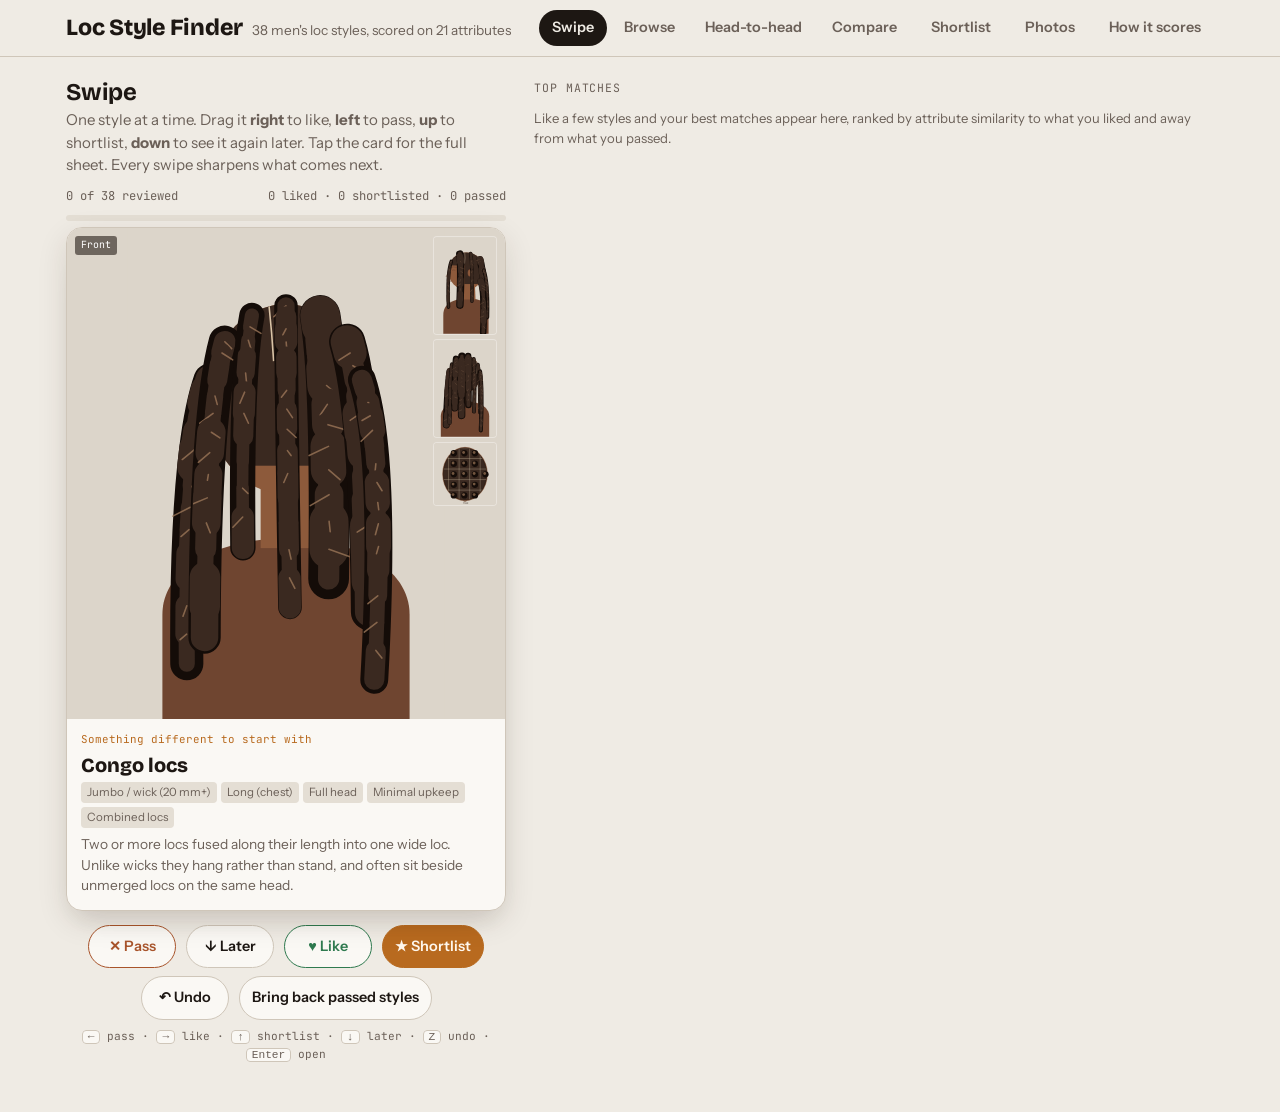
==== commit b20f0c6d: "Fix twelve issues found in code review - Head-to-head no longer crashes when every style in the pool" ====
--- a/docs/locs/index.html
+++ b/docs/locs/index.html
@@ -180,7 +180,7 @@
 .scard.dragging{cursor:grabbing;transition:none!important}
 .scard.behind{transform:scale(.95) translateY(14px);opacity:.85;pointer-events:none}
 .scard.settle{transition:transform .28s cubic-bezier(.2,.8,.2,1)}
-.scard.fly{transition:transform .38s ease-in,opacity .38s ease-in;opacity:0}
+.scard.fly{transition:transform .38s ease-in,opacity .38s ease-in;opacity:0;pointer-events:none}
 .scard .shot{flex:1;min-height:0;position:relative;background:var(--pic);display:grid;place-items:center}
 .scard .shot svg{width:100%;height:100%}
 .scard .shot img{position:absolute;inset:0;width:100%;height:100%;object-fit:cover}
@@ -403,6 +403,10 @@
 let cmp=store.get('cmp',[]);
 let taste=store.get('taste',{wins:{},losses:{},rounds:0,seen:[]});
 taste.passed=taste.passed||{}; taste.swiped=taste.swiped||[];
+// drop ids that no longer exist in the catalogue (a renamed or removed style must not brick the page)
+{ const ok=id=>Object.prototype.hasOwnProperty.call(BY,id);
+  likes=new Set([...likes].filter(ok)); cmp=cmp.filter(ok); taste.seen=taste.seen.filter(ok); taste.swiped=taste.swiped.filter(ok);
+  for(const k of ['wins','losses','passed']) for(const id of Object.keys(taste[k])) if(!ok(id)) delete taste[k][id]; }
 let hidePassed=store.get('hidePassed',true);
 let filters=store.get('filters',{});
 let duelCur=[];
@@ -414,11 +418,12 @@
   for(const id of likes) w[id]=(w[id]||0)+1.5;
   for(const [id,n] of Object.entries(taste.wins)) w[id]=(w[id]||0)+n;
   for(const [id,n] of Object.entries(taste.losses)) w[id]=(w[id]||0)-0.5*n;
+  for(const id of Object.keys(taste.passed)) w[id]=Math.min(w[id]||0,-0.5);
   return w;
 }
 function tasteScore(s){ // similarity to the user's positive picks, penalised by losses
   const w=tasteWeights(); let num=0,den=0;
-  for(const [id,wt] of Object.entries(w)){ if(id===s.id||wt===0) continue; const sm=sim(s,BY[id]); num+=wt*sm; den+=Math.abs(wt); }
+  for(const [id,wt] of Object.entries(w)){ if(id===s.id||wt===0||!BY[id]) continue; const sm=sim(s,BY[id]); num+=wt*sm; den+=Math.abs(wt); }
   return den?num/den:0;
 }
 function hasTaste(){ return Object.values(tasteWeights()).some(v=>v>0); }
@@ -802,7 +807,7 @@
 }
 const hasPhoto=(id,view)=>view?!!photoURL(id,view):VIEWS.some(v=>photoURL(id,v));
 const photoCount=()=>STYLES.filter(s=>hasPhoto(s.id)).length;
-const photoMeta=(id,view)=>userPhotos[pkey(id,view)]?'your photo':(manifest[id]&&((manifest[id].views||{})[view]||(view==='front'?manifest[id]:null)))?('photo · '+((manifest[id].views||{})[view]||manifest[id]).model||'generated'):'';
+const photoMeta=(id,view)=>{ if(userPhotos[pkey(id,view)]) return 'your photo'; const m=manifest[id]; const e=m&&(((m.views||{})[view])||(view==='front'&&m.file?m:null)); return e?('photo · '+(e.model||e.provider||'generated')):''; };
 function vis(s,view=angle,guides=false){ // schematic underneath, photo on top; a photo that fails to load removes itself
   const u=imgMode==='photo'?photoURL(s.id,view):null;
   return drawing(s,view,guides)+(u?`<img src="${esc(u)}" alt="${esc(s.name)}, ${view} view" loading="lazy" onerror="this.remove()"><span class="badge">${esc(photoMeta(s.id,view))}</span>`:`<span class="badge dim">${VIEW_LABEL[view]}</span>`);
@@ -815,7 +820,7 @@
 };
 async function loadPhotos(){
   try{ const r=await fetch('img/manifest.json',{cache:'no-cache'}); if(r.ok) manifest=await r.json(); }catch(e){}
-  try{ const all=await idb.all(); for(const [k,blob] of Object.entries(all)) userPhotos[k.includes('|')?k:k+'|front']={url:URL.createObjectURL(blob)}; }catch(e){}
+  try{ const all=await idb.all(); for(const [k,blob] of Object.entries(all)){ let key=k; if(!k.includes('|')){ key=k+'|front'; try{ await idb.put(key,blob); await idb.del(k); }catch(e){} } userPhotos[key]={url:URL.createObjectURL(blob)}; } }catch(e){}
   updateCounts(); refreshAll();
 }
 async function addPhoto(id,view,file){
@@ -975,7 +980,8 @@
     // one candidate near the taste centroid that has not been shown much
     const ranked=pool.filter(s=>!(s.id in taste.losses)).sort((a,b)=>tasteScore(b)-tasteScore(a));
     const fresh=ranked.filter(s=>!seen.has(s.id));
-    chosen.push((fresh.length?fresh:ranked)[Math.floor(Math.random()*Math.min(3,(fresh.length?fresh:ranked).length))]);
+    const src=fresh.length?fresh:(ranked.length?ranked:[...pool].sort((a,b)=>tasteScore(b)-tasteScore(a)));
+    chosen.push(src[Math.floor(Math.random()*Math.min(3,src.length))]);
   } else {
     const fresh=pool.filter(s=>!seen.has(s.id));
     const src=fresh.length?fresh:pool;
@@ -992,9 +998,10 @@
       d+=Math.random()*0.05;
       if(d>bd){bd=d;best=s;}
     }
+    if(!best) break;
     chosen.push(best);
   }
-  duelCur=chosen.map(s=>s.id);
+  duelCur=chosen.filter(Boolean).map(s=>s.id);
   renderDuel();
 }
 function renderDuel(){
@@ -1026,7 +1033,7 @@
     const lvl=a.levels[Math.round(m)]||'';
     return `<div class="bar"><span>${a.label}</span><div class="track"><div class="fill" style="width:${((m-a.min)/(a.max-a.min)*100).toFixed(0)}%"></div></div><span class="v">${esc(lvl)}</span></div>`;
   }).join('');
-  const top=STYLES.map(s=>({s,v:tasteScore(s)})).sort((a,b)=>b.v-a.v).slice(0,6);
+  const top=STYLES.filter(s=>!taste.passed[s.id]).map(s=>({s,v:tasteScore(s)})).sort((a,b)=>b.v-a.v).slice(0,6);
   el.innerHTML=`<div class="eyebrow">Your taste so far · ${taste.rounds} round${taste.rounds===1?'':'s'} · ${pos.length} liked</div>
     <h3 style="font-size:1.15rem;margin:4px 0 10px">Where your picks land</h3>
     <div class="bars">${rows}</div>
@@ -1075,6 +1082,7 @@
   return 'A deliberate contrast to what you have seen';
 }
 function renderSwipe(){
+  dragState=null;
   if(!deck.length||deck.some(id=>reviewed(id))) buildDeck();
   const el=$('#deck');
   const total=STYLES.length, done=STYLES.filter(s=>reviewed(s.id)).length;
@@ -1100,11 +1108,11 @@
   if(!card) return;
   const stamps={like:card.querySelector('.stamp.like'),pass:card.querySelector('.stamp.pass'),love:card.querySelector('.stamp.love'),later:card.querySelector('.stamp.later')};
   const setStamps=(dx,dy)=>{ const ax=Math.abs(dx),ay=Math.abs(dy); const horiz=ax>=ay; stamps.like.style.opacity=horiz&&dx>0?Math.min(1,dx/90):0; stamps.pass.style.opacity=horiz&&dx<0?Math.min(1,-dx/90):0; stamps.love.style.opacity=!horiz&&dy<0?Math.min(1,-dy/110):0; stamps.later.style.opacity=!horiz&&dy>0?Math.min(1,dy/110):0; };
-  card.addEventListener('pointerdown',e=>{ if(e.button!==undefined&&e.button!==0) return; dragState={x0:e.clientX,y0:e.clientY,dx:0,dy:0,moved:false,id:card.dataset.id}; card.setPointerCapture(e.pointerId); card.classList.add('dragging'); card.classList.remove('settle'); });
+  card.addEventListener('pointerdown',e=>{ if(e.button!==undefined&&e.button!==0) return; if(e.target.closest('.angles-strip')) return; dragState={x0:e.clientX,y0:e.clientY,dx:0,dy:0,moved:false,id:card.dataset.id}; card.setPointerCapture(e.pointerId); card.classList.add('dragging'); card.classList.remove('settle'); });
   card.addEventListener('pointermove',e=>{ if(!dragState) return; dragState.dx=e.clientX-dragState.x0; dragState.dy=e.clientY-dragState.y0; if(Math.hypot(dragState.dx,dragState.dy)>6) dragState.moved=true; card.style.transform=`translate(${dragState.dx}px,${dragState.dy}px) rotate(${dragState.dx/18}deg)`; setStamps(dragState.dx,dragState.dy); });
-  const end=e=>{ if(!dragState) return; const {dx,dy,moved,id}=dragState; dragState=null; card.classList.remove('dragging');
+  const end=e=>{ if(!dragState) return; if(dragState.id!==card.dataset.id){ dragState=null; card.classList.remove('dragging'); card.style.transform=''; return; } const {dx,dy,moved,id}=dragState; dragState=null; card.classList.remove('dragging');
     const ax=Math.abs(dx),ay=Math.abs(dy);
-    if(!moved){ card.style.transform=''; if(!e.target.closest('[data-open]')) openDetail(id); return; }
+    if(!moved){ card.style.transform=''; openDetail(id); return; }
     if(ax>=ay&&ax>110) return fling(card,dx>0?'like':'pass',dx,dy);
     if(ay>ax&&dy<-120) return fling(card,'love',dx,dy);
     if(ay>ax&&dy>120) return fling(card,'later',dx,dy);
@@ -1112,6 +1120,7 @@
   card.addEventListener('pointerup',end); card.addEventListener('pointercancel',end);
 }
 function fling(card,action,dx=0,dy=0){
+  if(card.dataset.flying) return; card.dataset.flying='1';
   const id=card.dataset.id;
   const tx=action==='like'?900:action==='pass'?-900:dx*2, ty=action==='love'?-900:action==='later'?900:dy*2;
   card.classList.add('fly'); card.style.transform=`translate(${tx}px,${ty}px) rotate(${tx/18}deg)`;
@@ -1119,6 +1128,7 @@
   setTimeout(()=>applySwipe(id,action),300);
 }
 function applySwipe(id,action){
+  if(!deck.includes(id)) return; // already applied (double fling) or deck rebuilt
   const before={wins:taste.wins[id]||0,losses:taste.losses[id]||0,passed:!!taste.passed[id],liked:likes.has(id),swiped:taste.swiped.includes(id),deckIndex:deck.indexOf(id)};
   undoStack.push({id,action,before}); if(undoStack.length>30) undoStack.shift();
   if(action==='like'){ taste.wins[id]=(taste.wins[id]||0)+1; }
@@ -1254,7 +1264,7 @@
     const card=$('#deck .scard:not(.behind)'); const map={ArrowLeft:'pass',ArrowRight:'like',ArrowUp:'love',ArrowDown:'later'};
     if(map[e.key]&&card){e.preventDefault();fling(card,map[e.key]);return;}
     if((e.key==='z'||e.key==='Z'||e.key==='Backspace')){e.preventDefault();undoSwipe();return;}
-    if(e.key==='Enter'&&card){openDetail(card.dataset.id);return;}
+    if(e.key==='Enter'&&card&&!(e.target.dataset&&e.target.dataset.open)){openDetail(card.dataset.id);return;}
   }
   if(e.key==='Escape'&&$('#overlay').classList.contains('on')) closeDetail(); if((e.key==='Enter'||e.key===' ')&&e.target.dataset&&e.target.dataset.open){e.preventDefault();openDetail(e.target.dataset.open);} });
 $('#sort').addEventListener('change',renderGrid);
@@ -1268,7 +1278,7 @@
 {const t=store.get('tile','225');$('#tile').value=t;$('#grid').style.setProperty('--tile',t+'px');}
 $('#duelN').addEventListener('change',()=>pickDuel());
 $('#duelSkip').addEventListener('click',()=>{ for(const c of duelCur) if(!taste.seen.includes(c)) taste.seen.push(c); persist(); pickDuel(); });
-$('#duelReset').addEventListener('click',()=>{ taste={wins:{},losses:{},rounds:0,seen:[],passed:{},swiped:[]}; persist(); renderSwipe(); toast('Taste profile cleared'); pickDuel(); updateCounts(); });
+$('#duelReset').addEventListener('click',()=>{ taste={wins:{},losses:{},rounds:0,seen:[],passed:{},swiped:[]}; deck=[]; undoStack=[]; persist(); renderSwipe(); toast('Taste profile cleared'); pickDuel(); updateCounts(); });
 
 renderRail(); renderAbout(); updateCounts();
 const start=(location.hash||'').replace('#','');
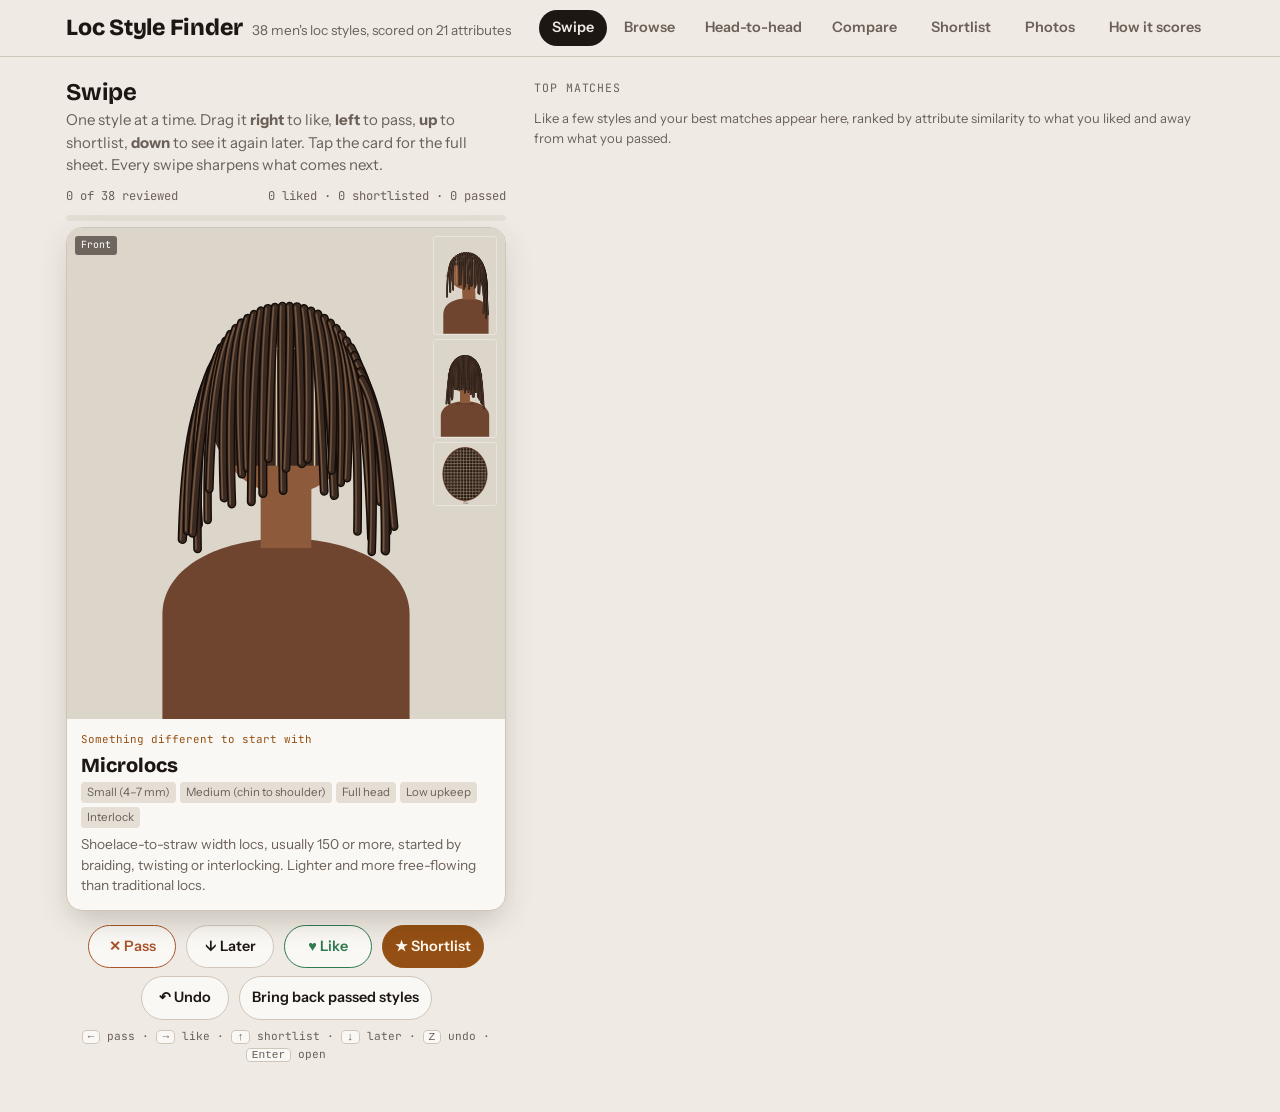
==== commit eba691cb: "Fix five issues found in functional QA - Enter on a focused button or tab in Swipe no longer also op" ====
--- a/docs/locs/index.html
+++ b/docs/locs/index.html
@@ -16,7 +16,7 @@
   --fg:#1d1713;
   --muted:#6b6058;
   --line:#cfc6b9;
-  --accent:#b86a1f;    /* burnt amber, the honey-tip colour */
+  --accent:#945014;    /* burnt amber, the honey-tip colour; 5.8:1 on the surface */
   --accent-ink:#fff8ee;
   --accent-soft:#f1dcc3;
   --good:#2f7a4f;
@@ -101,7 +101,9 @@
 .pic .badge.dim{background:rgba(20,12,6,.35)}
 .angles{display:flex;gap:4px;margin-bottom:8px}
 .angles .btn{flex:1}
-.strip{display:grid;grid-template-columns:repeat(3,1fr);gap:6px;margin-top:6px}
+.strip{display:grid;grid-template-columns:repeat(3,1fr);gap:6px;margin-top:6px;align-items:end}
+.strip>div{display:flex;flex-direction:column;justify-content:flex-end}
+@media (max-width:600px){#sheet .strip{grid-template-columns:repeat(2,1fr)!important}}
 .strip .pic{aspect-ratio:200/310;cursor:pointer;border-radius:4px;overflow:hidden}
 .strip .pic svg{width:100%;height:100%}
 .card .pic.top,.strip .pic.top,.detail .pic.top,.cmp .pic.top{aspect-ratio:1/1}
@@ -343,7 +345,7 @@
   <!-- LIKES -->
   <section class="view" id="view-likes">
     <h2 style="font-size:1.5rem">Shortlist</h2>
-    <p class="lede">Styles you have hearted or won in head-to-head rounds. Saved in this browser only.</p>
+    <p class="lede">Styles you have shortlisted, plus the ones you liked in Swipe or picked in Head-to-head. Saved in this browser only.</p>
     <div id="likesArea"></div>
   </section>
 
@@ -1133,7 +1135,7 @@
   undoStack.push({id,action,before}); if(undoStack.length>30) undoStack.shift();
   if(action==='like'){ taste.wins[id]=(taste.wins[id]||0)+1; }
   if(action==='love'){ taste.wins[id]=(taste.wins[id]||0)+2; likes.add(id); }
-  if(action==='pass'){ taste.passed[id]=true; taste.losses[id]=(taste.losses[id]||0)+1; likes.delete(id); }
+  if(action==='pass'){ taste.passed[id]=true; taste.losses[id]=(taste.losses[id]||0)+1; likes.delete(id); duelCur=duelCur.filter(x=>x!==id); }
   if(action==='later'){ deck=deck.filter(x=>x!==id); deck.push(id); persist(); renderSwipe(); toast('Moved to the end of the deck'); return; }
   if(!taste.swiped.includes(id)) taste.swiped.push(id);
   if(!taste.seen.includes(id)) taste.seen.push(id);
@@ -1155,7 +1157,8 @@
 function passFromGrid(id){
   if(taste.passed[id]){ delete taste.passed[id]; taste.swiped=taste.swiped.filter(x=>x!==id); toast('Brought back'); }
   else { taste.passed[id]=true; taste.losses[id]=(taste.losses[id]||0)+1; likes.delete(id); if(!taste.swiped.includes(id)) taste.swiped.push(id); toast('Passed'); }
-  deck=[]; persist(); updateCounts(); refreshAll();
+  deck=[]; if(duelCur.some(x=>taste.passed[x])) duelCur=[];
+  persist(); updateCounts(); refreshAll();
 }
 
 /* ---------------- compare ---------------- */
@@ -1179,7 +1182,7 @@
 /* ---------------- likes ---------------- */
 function renderLikes(){
   const el=$('#likesArea'); const ls=[...likes].map(id=>BY[id]).filter(Boolean);
-  const wins=Object.entries(taste.wins).filter(([id])=>!likes.has(id)).sort((a,b)=>b[1]-a[1]).map(([id,n])=>({s:BY[id],n}));
+  const wins=Object.entries(taste.wins).filter(([id,n])=>n>0&&!likes.has(id)&&!taste.passed[id]).sort((a,b)=>b[1]-a[1]).map(([id,n])=>({s:BY[id],n}));
   if(!ls.length&&!wins.length){el.innerHTML=`<div class="empty">Nothing shortlisted yet. Heart a style, or play a few Head-to-head rounds.</div>`;return;}
   let html='';
   if(ls.length){
@@ -1190,7 +1193,7 @@
       html+=`</div>`;
     }
   }
-  if(wins.length) html+=`<div class="eyebrow" style="margin-top:12px">Won in head-to-head</div><div class="grid" style="margin-top:8px">${wins.map(({s,n})=>card(s,{tags:`<span class="tag sim">${n} win${n===1?'':'s'}</span>`+keyTags(s)})).join('')}</div>`;
+  if(wins.length) html+=`<div class="eyebrow" style="margin-top:12px">Liked in Swipe or Head-to-head</div><div class="grid" style="margin-top:8px">${wins.map(({s,n})=>card(s,{tags:`<span class="tag sim">${n} win${n===1?'':'s'}</span>`+keyTags(s)})).join('')}</div>`;
   el.innerHTML=html;
 }
 
@@ -1228,7 +1231,7 @@
   document.querySelectorAll('.view').forEach(v=>v.classList.toggle('on',v.id==='view-'+view));
   if(view==='browse') renderGrid();
   if(view==='swipe') renderSwipe();
-  if(view==='duel'){ if(duelCur.length<+$('#duelN').value) pickDuel(); else renderDuel(); }
+  if(view==='duel'){ if(duelCur.length<+$('#duelN').value||duelCur.some(x=>taste.passed[x])) pickDuel(); else renderDuel(); }
   if(view==='compare') renderCompare();
   if(view==='likes') renderLikes();
   if(view==='prompts') renderPrompts();
@@ -1264,7 +1267,7 @@
     const card=$('#deck .scard:not(.behind)'); const map={ArrowLeft:'pass',ArrowRight:'like',ArrowUp:'love',ArrowDown:'later'};
     if(map[e.key]&&card){e.preventDefault();fling(card,map[e.key]);return;}
     if((e.key==='z'||e.key==='Z'||e.key==='Backspace')){e.preventDefault();undoSwipe();return;}
-    if(e.key==='Enter'&&card&&!(e.target.dataset&&e.target.dataset.open)){openDetail(card.dataset.id);return;}
+    if(e.key==='Enter'&&card&&!/BUTTON|A|LABEL|SUMMARY/.test(e.target.tagName)&&!(e.target.dataset&&e.target.dataset.open)){openDetail(card.dataset.id);return;}
   }
   if(e.key==='Escape'&&$('#overlay').classList.contains('on')) closeDetail(); if((e.key==='Enter'||e.key===' ')&&e.target.dataset&&e.target.dataset.open){e.preventDefault();openDetail(e.target.dataset.open);} });
 $('#sort').addEventListener('change',renderGrid);
